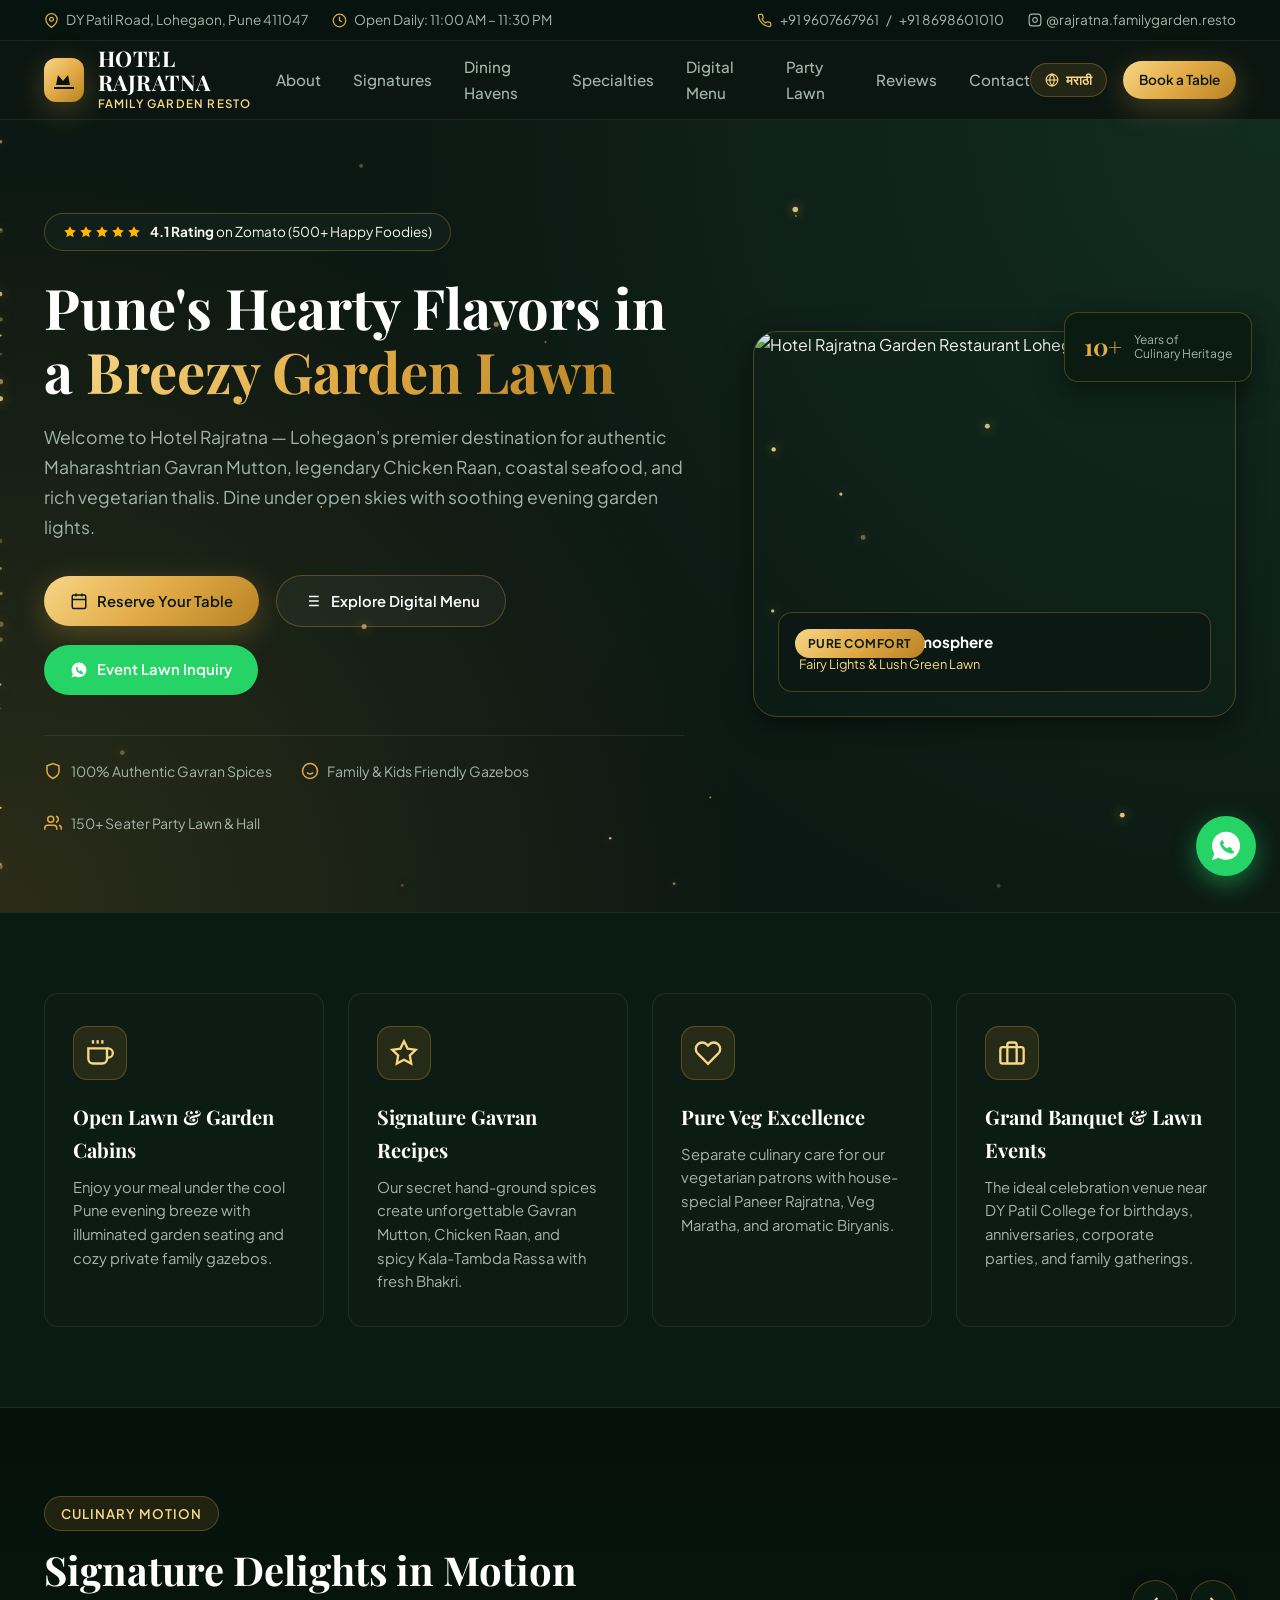
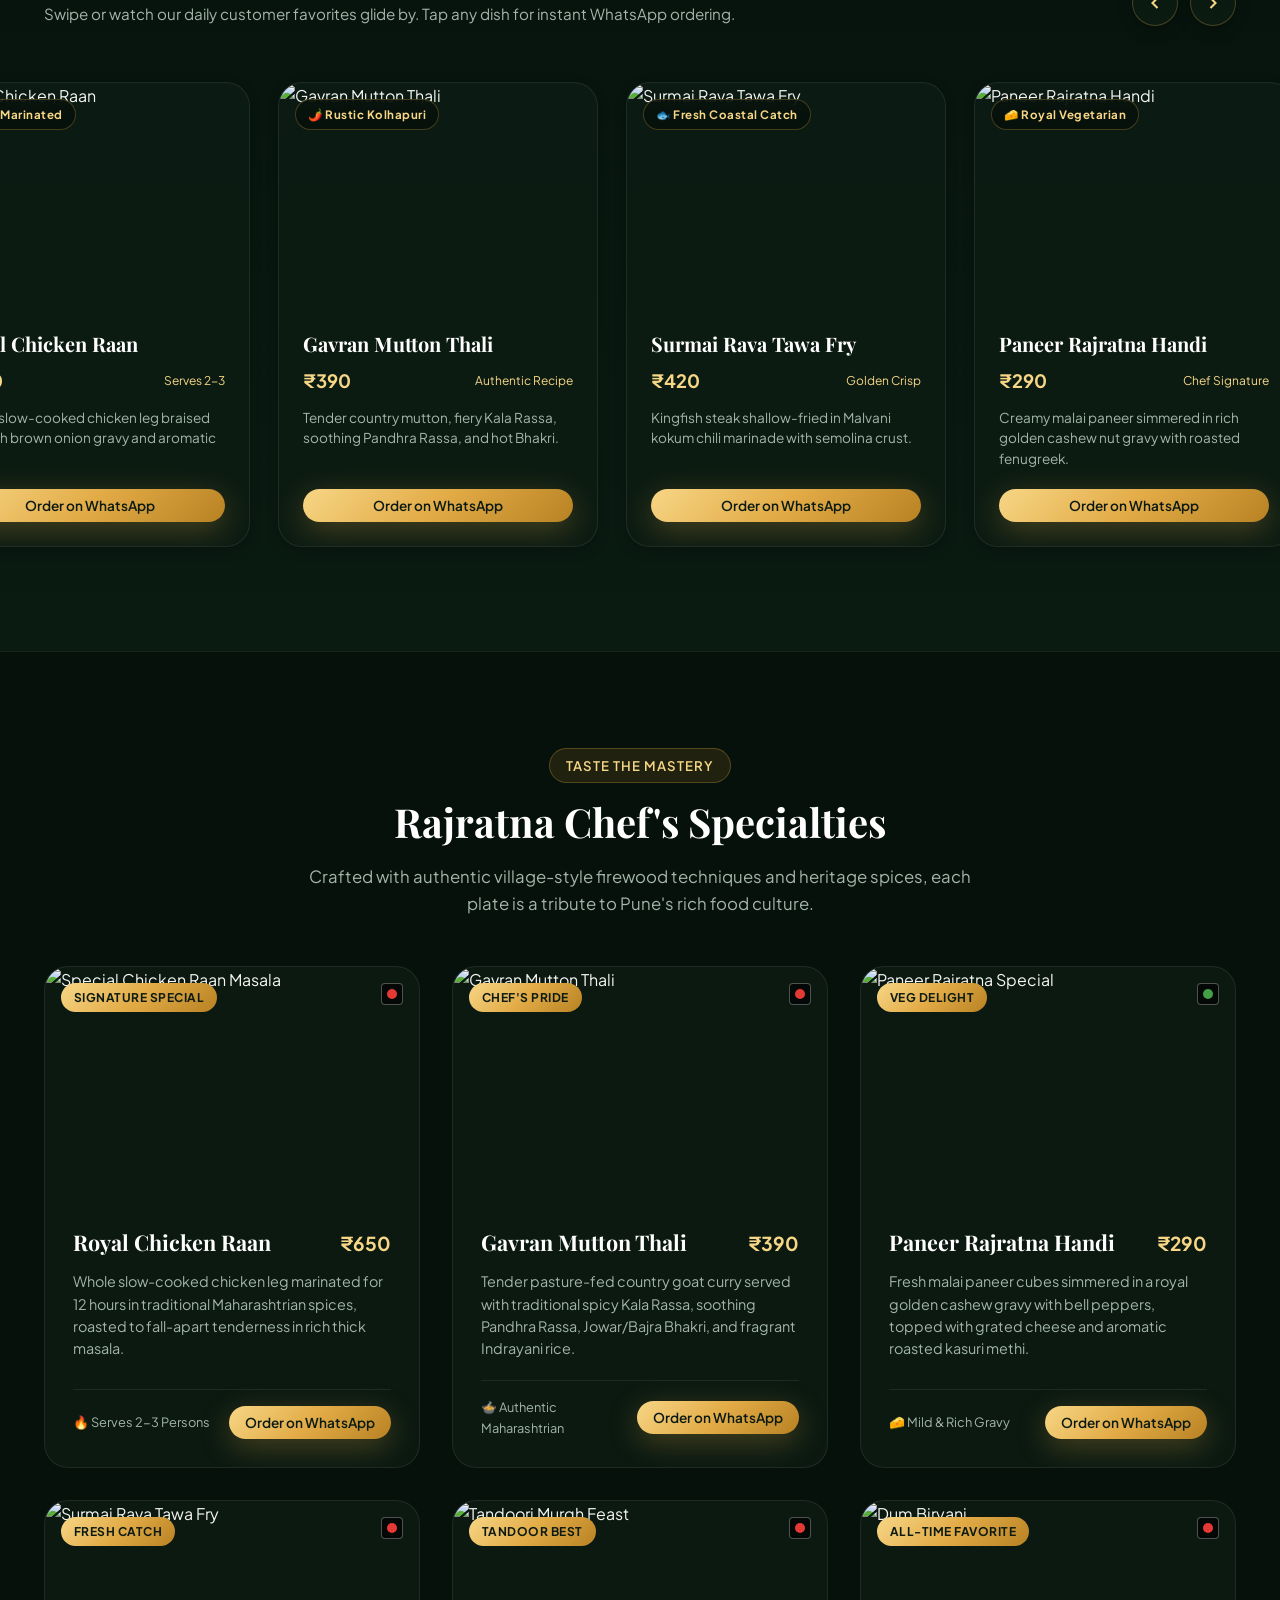
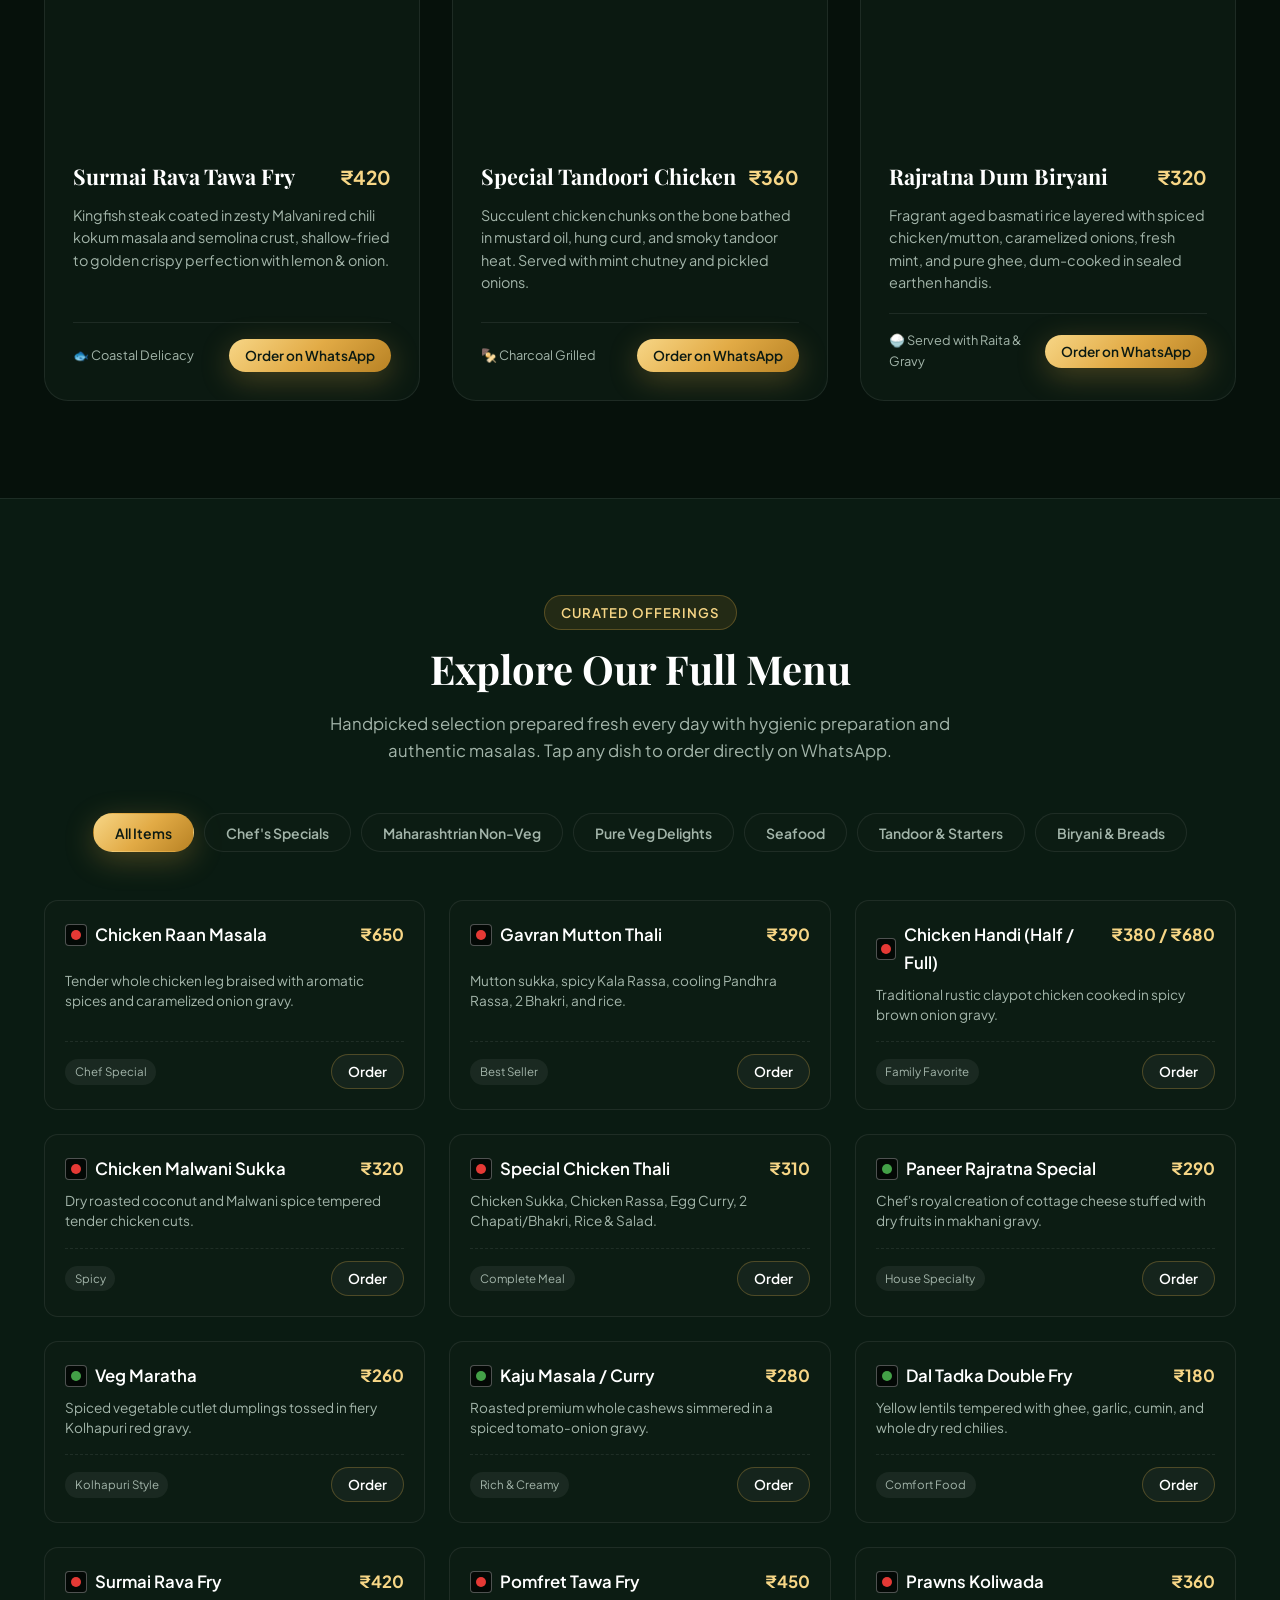
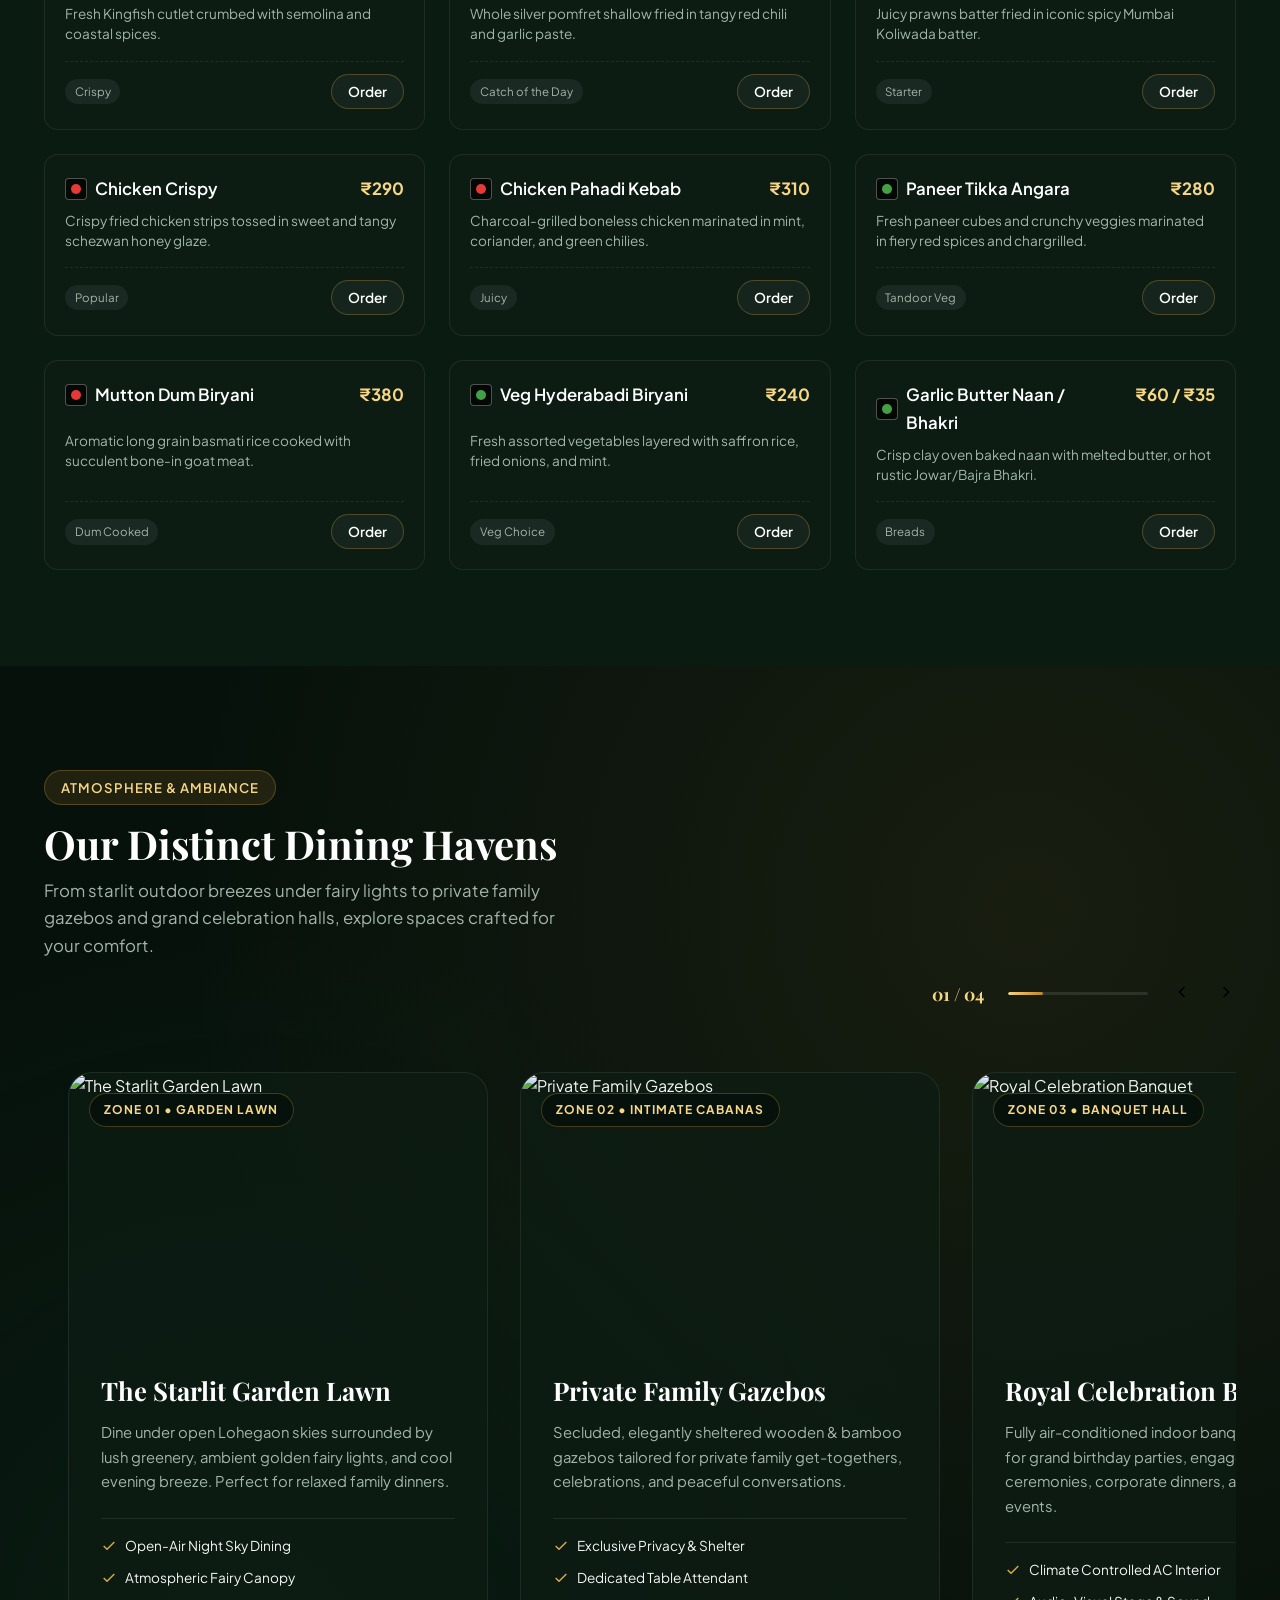
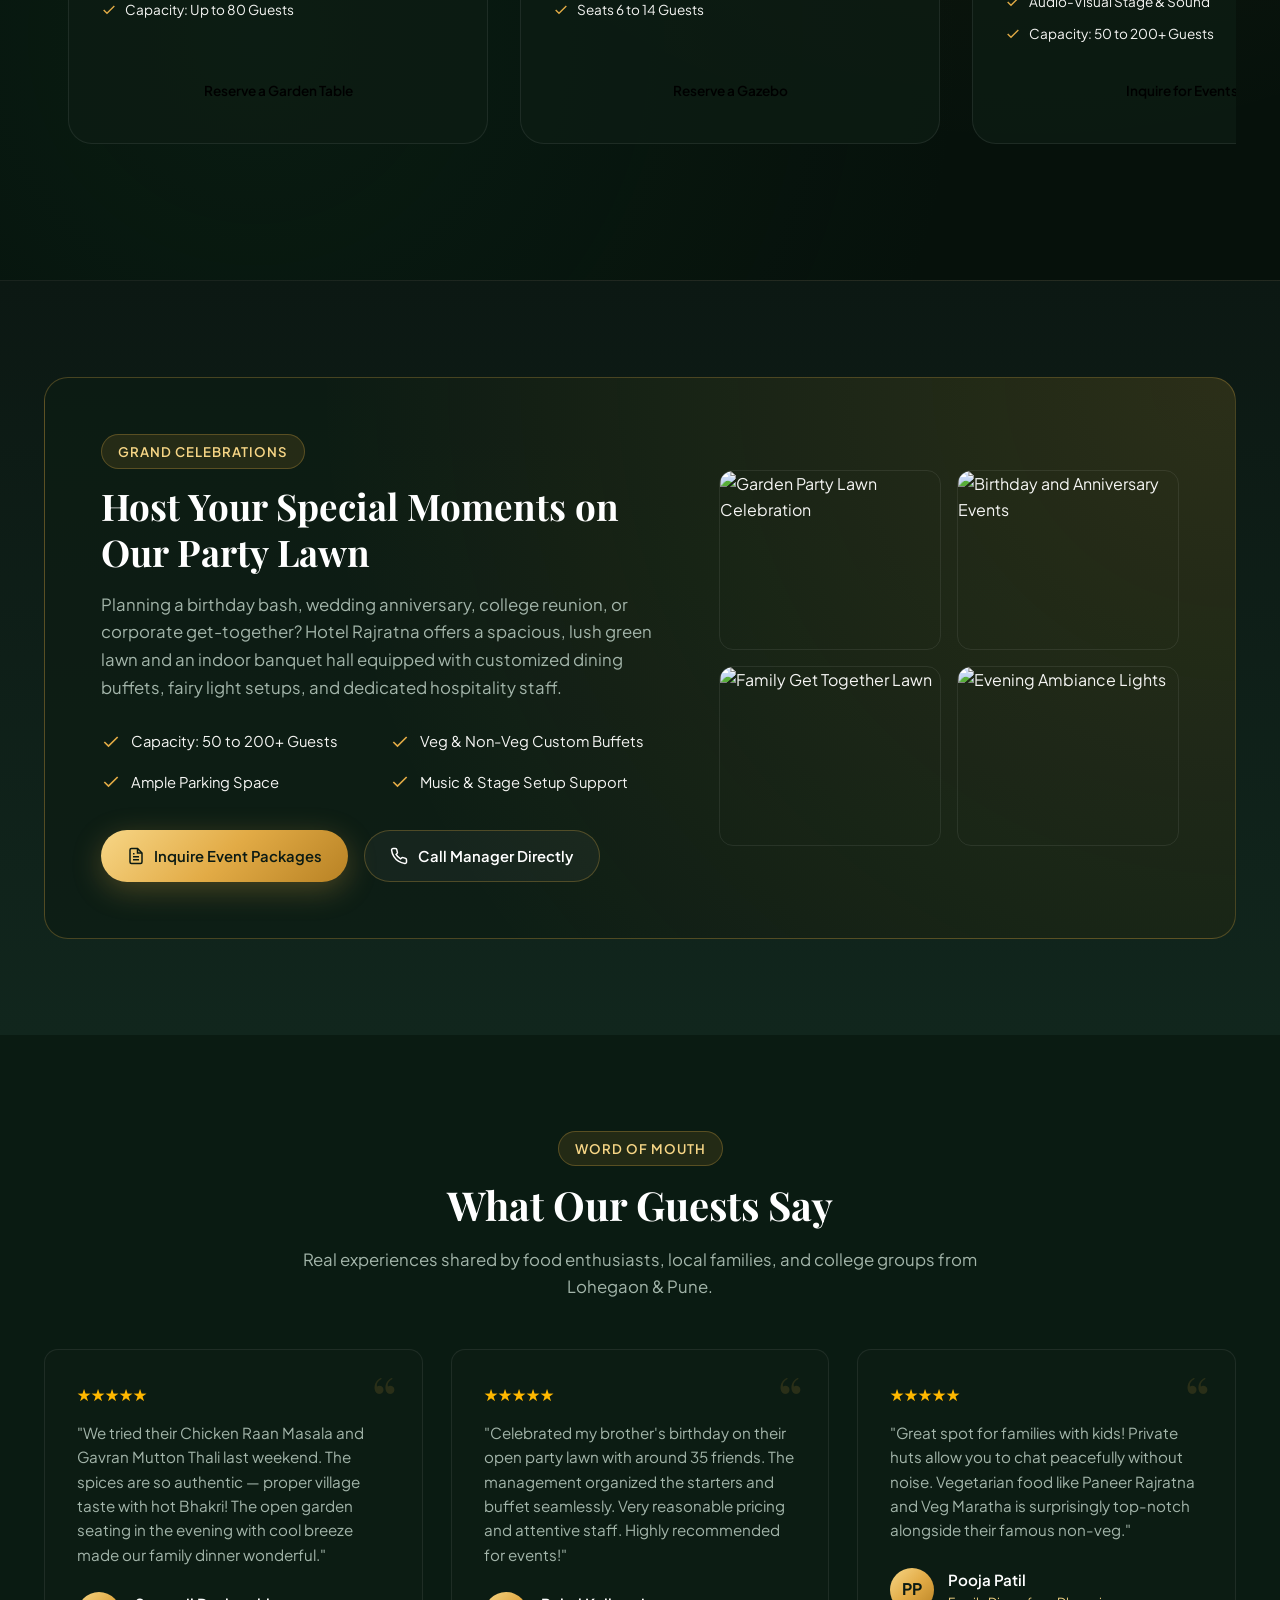
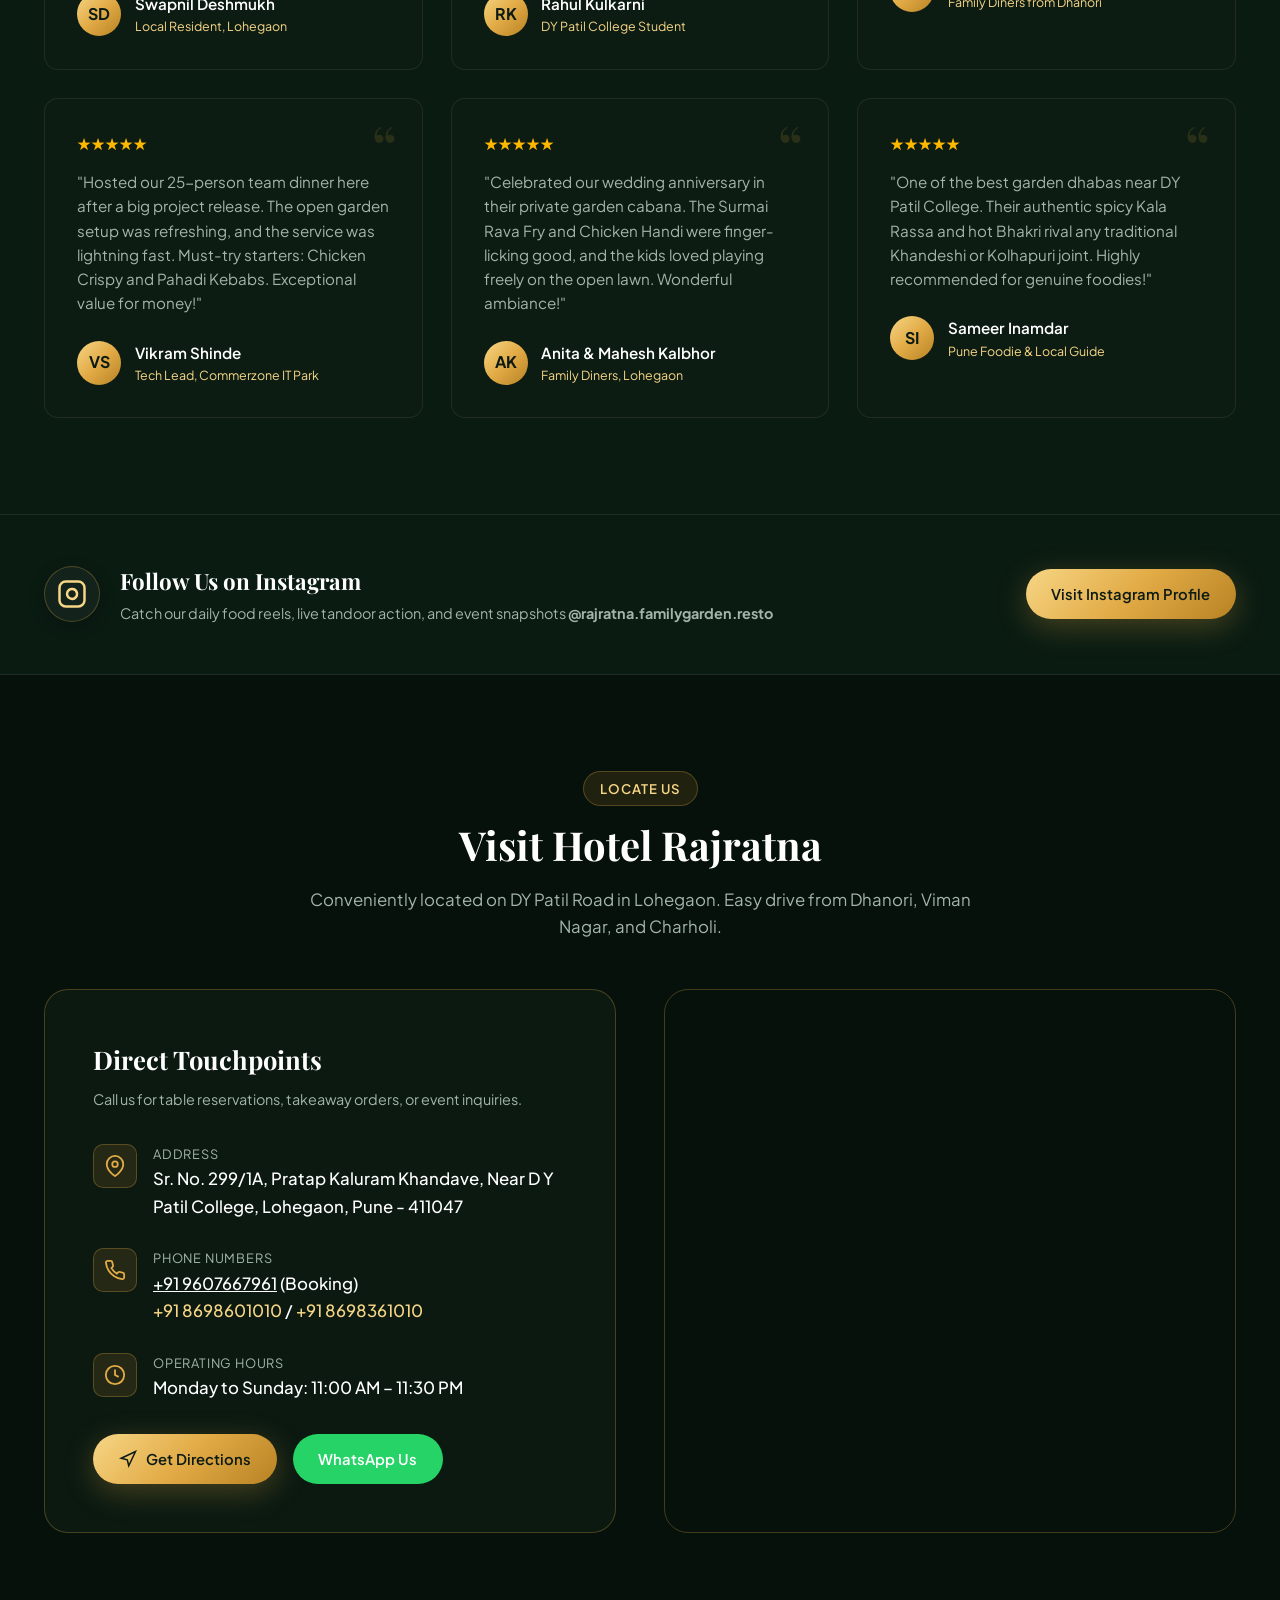
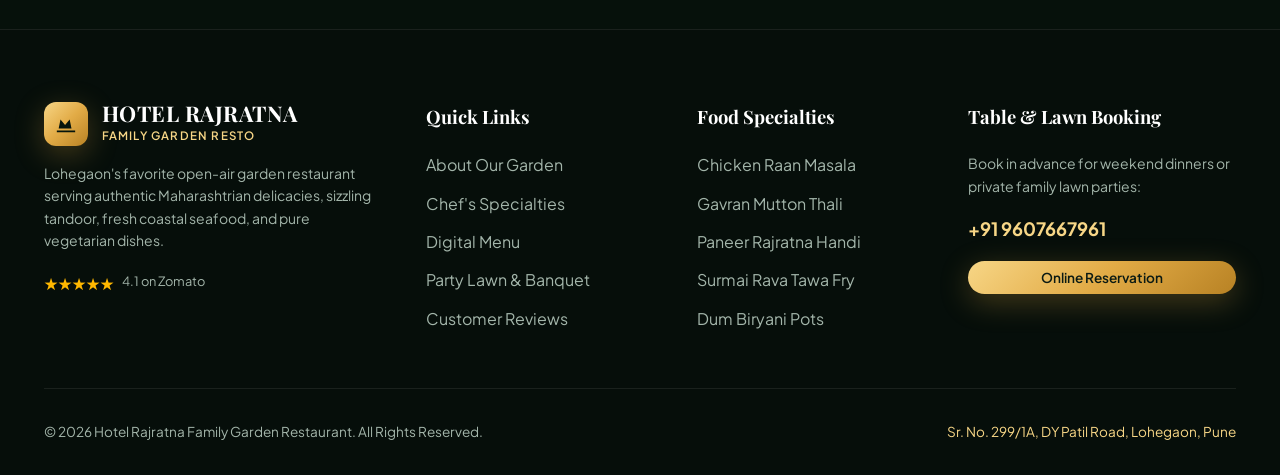
==== index.html @ 8f2f5df6 "feat: Hotel Rajratna Family Garden Restaurant showcase website" ====
<!DOCTYPE html>
<html lang="en">
<head>
  <meta charset="UTF-8">
  <meta name="viewport" content="width=device-width, initial-scale=1.0">
  <title>Hotel Rajratna Family Garden Restaurant | Lohegaon, Pune</title>
  <meta name="description" content="Experience authentic Maharashtrian Gavran Mutton, Chicken Raan, Fresh Seafood, and rich Pure Veg delicacies in a tranquil open-air garden ambiance near D.Y. Patil College, Lohegaon, Pune.">
  <meta name="keywords" content="Hotel Rajratna, Rajratna Family Garden Restaurant, garden restaurant Lohegaon, party lawn Lohegaon Pune, DY Patil Lohegaon restaurants, chicken raan pune, gavran mutton thali">

  <!-- Open Graph -->
  <meta property="og:title" content="Hotel Rajratna Family Garden Restaurant | Lohegaon, Pune">
  <meta property="og:description" content="Authentic Maharashtrian flavours, open-air garden dining, family gazebos, and celebration banquet lawn near D.Y. Patil College.">
  <meta property="og:image" content="https://images.unsplash.com/photo-1517248135467-4c7edcad34c4?auto=format&fit=crop&w=1200&q=80">
  <meta property="og:type" content="restaurant">

  <!-- Google Fonts -->
  <link rel="preconnect" href="https://fonts.googleapis.com">
  <link rel="preconnect" href="https://fonts.gstatic.com" crossorigin>
  <link href="https://fonts.googleapis.com/css2?family=Playfair+Display:ital,wght@0,600;0,700;0,800;1,600&family=Plus+Jakarta+Sans:wght@400;500;600;700&display=swap" rel="stylesheet">

  <!-- Stylesheet & Favicon -->
  <link rel="stylesheet" href="css/styles.css">
  <link rel="icon" href="data:image/svg+xml,<svg xmlns='http://www.w3.org/2000/svg' viewBox='0 0 24 24' fill='%23d99f36'><path d='M2 19h20v2H2v-2zm2-2l2-10 5 6 5-6 2 10H4z'/></svg>">

  <!-- Local Business Schema -->
  <script type="application/ld+json">
  {
    "@context": "https://schema.org",
    "@type": "Restaurant",
    "name": "Hotel Rajratna Family Garden Restaurant",
    "image": "https://images.unsplash.com/photo-1517248135467-4c7edcad34c4?auto=format&fit=crop&w=1200&q=80",
    "telephone": "+919607667961",
    "servesCuisine": ["Maharashtrian", "North Indian", "Mughlai", "Seafood", "Chinese"],
    "priceRange": "₹₹",
    "address": {
      "@type": "PostalAddress",
      "streetAddress": "Sr. No. 299/1A, DY Patil Road, Near D Y Patil College",
      "addressLocality": "Lohegaon, Pune",
      "addressRegion": "Maharashtra",
      "postalCode": "411047",
      "addressCountry": "IN"
    },
    "openingHoursSpecification": [
      {
        "@type": "OpeningHoursSpecification",
        "dayOfWeek": ["Monday", "Tuesday", "Wednesday", "Thursday", "Friday", "Saturday", "Sunday"],
        "opens": "11:00",
        "closes": "23:30"
      }
    ],
    "aggregateRating": {
      "@type": "AggregateRating",
      "ratingValue": "4.1",
      "reviewCount": "516"
    }
  }
  </script>
</head>
<body>

  <!-- Top Announcement Bar -->
  <div class="top-bar">
    <div class="container">
      <div class="top-bar-left">
        <div class="top-bar-item">
          <svg width="15" height="15" viewBox="0 0 24 24" fill="none" stroke="currentColor" stroke-width="2"><path d="M21 10c0 7-9 13-9 13s-9-6-9-13a9 9 0 0 1 18 0z"></path><circle cx="12" cy="10" r="3"></circle></svg>
          <span>DY Patil Road, Lohegaon, Pune 411047</span>
        </div>
        <div class="top-bar-item">
          <svg width="15" height="15" viewBox="0 0 24 24" fill="none" stroke="currentColor" stroke-width="2"><circle cx="12" cy="12" r="10"></circle><polyline points="12 6 12 12 16 14"></polyline></svg>
          <span>Open Daily: 11:00 AM – 11:30 PM</span>
        </div>
      </div>
      <div class="top-bar-right">
        <div class="top-bar-item">
          <svg width="15" height="15" viewBox="0 0 24 24" fill="none" stroke="currentColor" stroke-width="2"><path d="M22 16.92v3a2 2 0 0 1-2.18 2 19.79 19.79 0 0 1-8.63-3.07 19.5 19.5 0 0 1-6-6 19.79 19.79 0 0 1-3.07-8.67A2 2 0 0 1 4.11 2h3a2 2 0 0 1 2 1.72 12.84 12.84 0 0 0 .7 2.81 2 2 0 0 1-.45 2.11L8.09 9.91a16 16 0 0 0 6 6l1.27-1.27a2 2 0 0 1 2.11-.45 12.84 12.84 0 0 0 2.81.7A2 2 0 0 1 22 16.92z"></path></svg>
          <a href="tel:+919607667961" class="top-bar-link">+91 9607667961</a> / <a href="tel:+918698601010" class="top-bar-link">+91 8698601010</a>
        </div>
        <a href="https://www.instagram.com/rajratna.familygarden.resto" target="_blank" class="top-bar-link" style="display:flex; align-items:center; gap:4px;">
          <svg width="14" height="14" viewBox="0 0 24 24" fill="none" stroke="currentColor" stroke-width="2"><rect x="2" y="2" width="20" height="20" rx="5" ry="5"></rect><path d="M16 11.37A4 4 0 1 1 12.63 8 4 4 0 0 1 16 11.37z"></path><line x1="17.5" y1="6.5" x2="17.51" y2="6.5"></line></svg>
          <span>@rajratna.familygarden.resto</span>
        </a>
      </div>
    </div>
  </div>

  <!-- Navigation Header -->
  <header class="site-header" id="siteHeader">
    <div class="container nav-container">
      <a href="#" class="brand-logo">
        <div class="brand-icon">
          <!-- Crown / Royal Crest -->
          <svg width="24" height="24" viewBox="0 0 24 24" fill="currentColor"><path d="M2 19h20v2H2v-2zm2-2l2-10 5 6 5-6 2 10H4z"></path></svg>
        </div>
        <div class="brand-info">
          <span class="brand-name">HOTEL RAJRATNA</span>
          <span class="brand-tag" data-en="Family Garden Resto" data-mr="फॅमिली गार्डन रेस्टो">Family Garden Resto</span>
        </div>
      </a>

      <ul class="nav-menu" id="navMenu">
        <li><a href="#about" class="nav-link" data-en="About" data-mr="आमच्याबद्दल">About</a></li>
        <li><a href="#dishes-slide" class="nav-link" data-en="Signatures" data-mr="खास चव">Signatures</a></li>
        <li><a href="#havens" class="nav-link" data-en="Dining Havens" data-mr="आमचे वातावरण">Dining Havens</a></li>
        <li><a href="#specialties" class="nav-link" data-en="Specialties" data-mr="खास पदार्थ">Specialties</a></li>
        <li><a href="#menu" class="nav-link" data-en="Digital Menu" data-mr="डिजिटल मेनू">Digital Menu</a></li>
        <li><a href="#banquet" class="nav-link" data-en="Party Lawn" data-mr="पार्टी लॉन">Party Lawn</a></li>
        <li><a href="#reviews" class="nav-link" data-en="Reviews" data-mr="प्रतिक्रिया">Reviews</a></li>
        <li><a href="#contact" class="nav-link" data-en="Contact" data-mr="संपर्क">Contact</a></li>
      </ul>

      <div class="nav-actions">
        <button class="lang-switch-btn" id="langToggle" aria-label="Switch Language">
          <svg width="14" height="14" viewBox="0 0 24 24" fill="none" stroke="currentColor" stroke-width="2"><circle cx="12" cy="12" r="10"></circle><line x1="2" y1="12" x2="22" y2="12"></line><path d="M12 2a15.3 15.3 0 0 1 4 10 15.3 15.3 0 0 1-4 10 15.3 15.3 0 0 1-4-10 15.3 15.3 0 0 1 4-10z"></path></svg>
          <span class="lang-text">मराठी</span>
        </button>
        <a href="#reservation" class="btn btn-gold btn-sm open-reservation-modal" data-en="Book a Table" data-mr="टेबल बुक करा">Book a Table</a>
        <button class="mobile-toggle" id="mobileToggle" aria-label="Toggle Menu">
          <svg width="28" height="28" viewBox="0 0 24 24" fill="none" stroke="currentColor" stroke-width="2"><line x1="3" y1="12" x2="21" y2="12"></line><line x1="3" y1="6" x2="21" y2="6"></line><line x1="3" y1="18" x2="21" y2="18"></line></svg>
        </button>
      </div>
    </div>
  </header>

  <!-- Hero Section -->
  <section class="hero-section">
    <canvas id="fireflyCanvas"></canvas>
    <div class="hero-backdrop"></div>
    <div class="container hero-grid">
      <div class="hero-content">
        <div class="hero-rating-badge">
          <div class="star-group">
            <svg width="14" height="14" fill="currentColor" viewBox="0 0 24 24"><polygon points="12 2 15.09 8.26 22 9.27 17 14.14 18.18 21.02 12 17.77 5.82 21.02 7 14.14 2 9.27 8.91 8.26 12 2"></polygon></svg>
            <svg width="14" height="14" fill="currentColor" viewBox="0 0 24 24"><polygon points="12 2 15.09 8.26 22 9.27 17 14.14 18.18 21.02 12 17.77 5.82 21.02 7 14.14 2 9.27 8.91 8.26 12 2"></polygon></svg>
            <svg width="14" height="14" fill="currentColor" viewBox="0 0 24 24"><polygon points="12 2 15.09 8.26 22 9.27 17 14.14 18.18 21.02 12 17.77 5.82 21.02 7 14.14 2 9.27 8.91 8.26 12 2"></polygon></svg>
            <svg width="14" height="14" fill="currentColor" viewBox="0 0 24 24"><polygon points="12 2 15.09 8.26 22 9.27 17 14.14 18.18 21.02 12 17.77 5.82 21.02 7 14.14 2 9.27 8.91 8.26 12 2"></polygon></svg>
            <svg width="14" height="14" fill="currentColor" viewBox="0 0 24 24"><polygon points="12 2 15.09 8.26 22 9.27 17 14.14 18.18 21.02 12 17.77 5.82 21.02 7 14.14 2 9.27 8.91 8.26 12 2"></polygon></svg>
          </div>
          <span><strong>4.1 Rating</strong> on Zomato (500+ Happy Foodies)</span>
        </div>

        <h1 class="hero-title" data-en="Pune's Hearty Flavors in a <span>Breezy Garden Lawn</span>" data-mr="लोहगावमधील अस्सल गावरान चव आणि <span>हवेशीर गार्डन डायनिंग</span>">
          Pune's Hearty Flavors in a <span>Breezy Garden Lawn</span>
        </h1>

        <p class="hero-description" data-en="Welcome to Hotel Rajratna — Lohegaon's premier destination for authentic Maharashtrian Gavran Mutton, legendary Chicken Raan, coastal seafood, and rich vegetarian thalis. Dine under open skies with soothing evening garden lights." data-mr="हॉटेल राजरत्नमध्ये आपले स्वागत आहे — अस्सल गावरान मटण, प्रसिद्ध चिकन रान, ताज्या माशांचे प्रकार आणि खमंग व्हेज थाळीसाठी लोहगावमधील अग्रगण्य ठिकाण. रात्रीच्या मंद दिव्यांमध्ये आणि मोकळ्या आकाशाखाली जेवणाचा आनंद घ्या.">
          Welcome to Hotel Rajratna — Lohegaon's premier destination for authentic Maharashtrian Gavran Mutton, legendary Chicken Raan, coastal seafood, and rich vegetarian thalis. Dine under open skies with soothing evening garden lights.
        </p>

        <div class="hero-btn-group">
          <a href="#reservation" class="btn btn-gold open-reservation-modal" data-en="Reserve Your Table" data-mr="टेबल बुक करा">
            <svg width="18" height="18" viewBox="0 0 24 24" fill="none" stroke="currentColor" stroke-width="2"><rect x="3" y="4" width="18" height="18" rx="2" ry="2"></rect><line x1="16" y1="2" x2="16" y2="6"></line><line x1="8" y1="2" x2="8" y2="6"></line><line x1="3" y1="10" x2="21" y2="10"></line></svg>
            Reserve Your Table
          </a>
          <a href="#menu" class="btn btn-outline" data-en="Explore Digital Menu" data-mr="डिजिटल मेनू पहा">
            <svg width="18" height="18" viewBox="0 0 24 24" fill="none" stroke="currentColor" stroke-width="2"><line x1="8" y1="6" x2="21" y2="6"></line><line x1="8" y1="12" x2="21" y2="12"></line><line x1="8" y1="18" x2="21" y2="18"></line><line x1="3" y1="6" x2="3.01" y2="6"></line><line x1="3" y1="12" x2="3.01" y2="12"></line><line x1="3" y1="18" x2="3.01" y2="18"></line></svg>
            Explore Digital Menu
          </a>
          <a href="#banquet" class="btn btn-whatsapp open-banquet-modal" data-en="Event Lawn Inquiry" data-mr="पार्टी लॉन चौकशी">
            <svg width="18" height="18" viewBox="0 0 24 24" fill="currentColor"><path d="M12.04 2C6.58 2 2.13 6.45 2.13 11.91c0 1.97.58 3.89 1.68 5.53L2 22l4.73-1.74c1.58.97 3.4 1.48 5.31 1.48 5.46 0 9.91-4.45 9.91-9.91C21.95 6.45 17.5 2 12.04 2zm5.82 14.07c-.24.68-1.21 1.25-1.7 1.29-.45.04-.99.06-3.19-.83-2.45-.99-4.04-3.52-4.16-3.68-.12-.17-1-1.33-1-2.54s.64-1.8 1.02-2.19c.12-.13.26-.16.37-.16s.22 0 .32.01c.11.01.26-.04.4.3.16.38.54 1.33.59 1.43.05.1.08.22.01.35-.07.13-.1.21-.2.33-.1.12-.21.27-.3.36-.1.1-.21.21-.09.42.12.21.54.89 1.15 1.44.79.7 1.46.92 1.67 1.02.21.1.33.09.45-.05.12-.14.52-.6.66-.81.14-.21.28-.17.47-.1.19.07 1.22.58 1.43.68.21.1.35.15.4.24.05.09.05.53-.19 1.21z"></path></svg>
            Event Lawn Inquiry
          </a>
        </div>

        <div class="hero-perks">
          <div class="perk-item">
            <svg width="18" height="18" viewBox="0 0 24 24" fill="none" stroke="currentColor" stroke-width="2"><path d="M12 22s8-4 8-10V5l-8-3-8 3v7c0 6 8 10 8 10z"></path></svg>
            <span>100% Authentic Gavran Spices</span>
          </div>
          <div class="perk-item">
            <svg width="18" height="18" viewBox="0 0 24 24" fill="none" stroke="currentColor" stroke-width="2"><circle cx="12" cy="12" r="10"></circle><path d="M8 14s1.5 2 4 2 4-2 4-2"></path><line x1="9" y1="9" x2="9.01" y2="9"></line><line x1="15" y1="9" x2="15.01" y2="9"></line></svg>
            <span>Family & Kids Friendly Gazebos</span>
          </div>
          <div class="perk-item">
            <svg width="18" height="18" viewBox="0 0 24 24" fill="none" stroke="currentColor" stroke-width="2"><path d="M17 21v-2a4 4 0 0 0-4-4H5a4 4 0 0 0-4 4v2"></path><circle cx="9" cy="7" r="4"></circle><path d="M23 21v-2a4 4 0 0 0-3-3.87"></path><path d="M16 3.13a4 4 0 0 1 0 7.75"></path></svg>
            <span>150+ Seater Party Lawn & Hall</span>
          </div>
        </div>
      </div>

      <div class="hero-visual">
        <div class="visual-card-main">
          <img src="https://images.unsplash.com/photo-1517248135467-4c7edcad34c4?auto=format&fit=crop&w=900&q=80" alt="Hotel Rajratna Garden Restaurant Lohegaon">
          <div class="visual-badge-overlay">
            <div>
              <div class="badge-text-title">Open Garden Atmosphere</div>
              <div class="badge-text-sub">Fairy Lights & Lush Green Lawn</div>
            </div>
            <span class="dish-badge">Pure Comfort</span>
          </div>
        </div>

        <div class="float-stat-badge">
          <div class="float-stat-number">10+</div>
          <div class="float-stat-label">Years of<br>Culinary Heritage</div>
        </div>
      </div>
    </div>
  </section>

  <!-- Features Strip -->
  <section class="features-section reveal" id="about">
    <div class="container">
      <div class="features-grid">
        <div class="feature-card">
          <div class="feature-icon-box">
            <svg width="28" height="28" viewBox="0 0 24 24" fill="none" stroke="currentColor" stroke-width="2"><path d="M18 8h1a4 4 0 0 1 0 8h-1"></path><path d="M2 8h16v9a4 4 0 0 1-4 4H6a4 4 0 0 1-4-4V8z"></path><line x1="6" y1="1" x2="6" y2="4"></line><line x1="10" y1="1" x2="10" y2="4"></line><line x1="14" y1="1" x2="14" y2="4"></line></svg>
          </div>
          <h3 class="feature-title">Open Lawn & Garden Cabins</h3>
          <p class="feature-desc">Enjoy your meal under the cool Pune evening breeze with illuminated garden seating and cozy private family gazebos.</p>
        </div>

        <div class="feature-card">
          <div class="feature-icon-box">
            <svg width="28" height="28" viewBox="0 0 24 24" fill="none" stroke="currentColor" stroke-width="2"><path d="M12 2l3.09 6.26L22 9.27l-5 4.87 1.18 6.88L12 17.77l-6.18 3.25L7 14.14 2 9.27l6.91-1.01L12 2z"></path></svg>
          </div>
          <h3 class="feature-title">Signature Gavran Recipes</h3>
          <p class="feature-desc">Our secret hand-ground spices create unforgettable Gavran Mutton, Chicken Raan, and spicy Kala-Tambda Rassa with fresh Bhakri.</p>
        </div>

        <div class="feature-card">
          <div class="feature-icon-box">
            <svg width="28" height="28" viewBox="0 0 24 24" fill="none" stroke="currentColor" stroke-width="2"><path d="M20.84 4.61a5.5 5.5 0 0 0-7.78 0L12 5.67l-1.06-1.06a5.5 5.5 0 0 0-7.78 7.78l1.06 1.06L12 21.23l7.78-7.78 1.06-1.06a5.5 5.5 0 0 0 0-7.78z"></path></svg>
          </div>
          <h3 class="feature-title">Pure Veg Excellence</h3>
          <p class="feature-desc">Separate culinary care for our vegetarian patrons with house-special Paneer Rajratna, Veg Maratha, and aromatic Biryanis.</p>
        </div>

        <div class="feature-card">
          <div class="feature-icon-box">
            <svg width="28" height="28" viewBox="0 0 24 24" fill="none" stroke="currentColor" stroke-width="2"><rect x="2" y="7" width="20" height="14" rx="2" ry="2"></rect><path d="M16 21V5a2 2 0 0 0-2-2h-4a2 2 0 0 0-2 2v16"></path></svg>
          </div>
          <h3 class="feature-title">Grand Banquet & Lawn Events</h3>
          <p class="feature-desc">The ideal celebration venue near DY Patil College for birthdays, anniversaries, corporate parties, and family gatherings.</p>
        </div>
      </div>
    </div>
  </section>

  <!-- Sliding Signature Dishes in Motion (Qissa Inspired) -->
  <section class="dishes-slide-section reveal" id="dishes-slide">
    <div class="container">
      <div class="dishes-slide-header">
        <div>
          <span class="section-tag" data-en="Culinary Motion" data-mr="स्वादांचा प्रवास">Culinary Motion</span>
          <h2 class="section-title" style="margin-bottom: 0.4rem;" data-en="Signature Delights in Motion" data-mr="राजरत्नचे प्रसिद्ध पदार्थ">Signature Delights in Motion</h2>
          <p style="color: var(--text-muted); font-size: 0.95rem; margin-bottom: 0;" data-en="Swipe or watch our daily customer favorites glide by. Tap any dish for instant WhatsApp ordering." data-mr="आमचे सर्वाधिक पसंतीचे खास पदार्थ. थेट व्हॉट्सॲपवर ऑर्डर करण्यासाठी कोणत्याही पदार्थावर टॅप करा.">Swipe or watch our daily customer favorites glide by. Tap any dish for instant WhatsApp ordering.</p>
        </div>
        <div class="slider-controls">
          <button class="slider-btn" id="dishPrevBtn" aria-label="Previous Dishes">
            <svg width="20" height="20" viewBox="0 0 24 24" fill="none" stroke="currentColor" stroke-width="2.5"><polyline points="15 18 9 12 15 6"></polyline></svg>
          </button>
          <button class="slider-btn" id="dishNextBtn" aria-label="Next Dishes">
            <svg width="20" height="20" viewBox="0 0 24 24" fill="none" stroke="currentColor" stroke-width="2.5"><polyline points="9 18 15 12 9 6"></polyline></svg>
          </button>
        </div>
      </div>
    </div>

    <div class="dishes-track-container" id="dishesTrackContainer">
      <div class="dishes-track">
        <!-- Dish 1 -->
        <div class="sliding-dish-card">
          <div class="sliding-dish-img-wrap">
            <img src="https://images.unsplash.com/photo-1544025162-d76694265947?auto=format&fit=crop&w=600&q=80" alt="Royal Chicken Raan">
            <span class="sliding-dish-badge">🔥 12h Marinated</span>
          </div>
          <div class="sliding-dish-body">
            <div>
              <h3 class="sliding-dish-title" data-en="Royal Chicken Raan" data-mr="रॉयल चिकन रान">Royal Chicken Raan</h3>
              <div class="sliding-dish-meta">
                <span class="sliding-dish-price">₹650</span>
                <span style="font-size: 0.75rem; color: var(--gold-light);">Serves 2-3</span>
              </div>
              <p class="sliding-dish-desc" data-en="Whole slow-cooked chicken leg braised with rich brown onion gravy and aromatic spices." data-mr="मंद आचेवर शिजवलेले चिकन रान, जाड मसालेदार ग्रेव्हीसह.">Whole slow-cooked chicken leg braised with rich brown onion gravy and aromatic spices.</p>
            </div>
            <button class="btn btn-gold btn-sm order-dish-btn" data-dish="Royal Chicken Raan" data-price="₹650">Order on WhatsApp</button>
          </div>
        </div>

        <!-- Dish 2 -->
        <div class="sliding-dish-card">
          <div class="sliding-dish-img-wrap">
            <img src="https://images.unsplash.com/photo-1603894584373-5ac82b2ae398?auto=format&fit=crop&w=600&q=80" alt="Gavran Mutton Thali">
            <span class="sliding-dish-badge">🌶️ Rustic Kolhapuri</span>
          </div>
          <div class="sliding-dish-body">
            <div>
              <h3 class="sliding-dish-title" data-en="Gavran Mutton Thali" data-mr="गावरान मटण थाळी">Gavran Mutton Thali</h3>
              <div class="sliding-dish-meta">
                <span class="sliding-dish-price">₹390</span>
                <span style="font-size: 0.75rem; color: var(--gold-light);">Authentic Recipe</span>
              </div>
              <p class="sliding-dish-desc" data-en="Tender country mutton, fiery Kala Rassa, soothing Pandhra Rassa, and hot Bhakri." data-mr="अस्सल गावरान मटण सुक्का, काळा-पांढरा रस्सा आणि बाजरी भाकरी.">Tender country mutton, fiery Kala Rassa, soothing Pandhra Rassa, and hot Bhakri.</p>
            </div>
            <button class="btn btn-gold btn-sm order-dish-btn" data-dish="Gavran Mutton Thali" data-price="₹390">Order on WhatsApp</button>
          </div>
        </div>

        <!-- Dish 3 -->
        <div class="sliding-dish-card">
          <div class="sliding-dish-img-wrap">
            <img src="https://images.unsplash.com/photo-1519708227418-c8fd9a32b7a2?auto=format&fit=crop&w=600&q=80" alt="Surmai Rava Tawa Fry">
            <span class="sliding-dish-badge">🐟 Fresh Coastal Catch</span>
          </div>
          <div class="sliding-dish-body">
            <div>
              <h3 class="sliding-dish-title" data-en="Surmai Rava Tawa Fry" data-mr="सुरमई रवा तवा फ्राय">Surmai Rava Tawa Fry</h3>
              <div class="sliding-dish-meta">
                <span class="sliding-dish-price">₹420</span>
                <span style="font-size: 0.75rem; color: var(--gold-light);">Golden Crisp</span>
              </div>
              <p class="sliding-dish-desc" data-en="Kingfish steak shallow-fried in Malvani kokum chili marinade with semolina crust." data-mr="मालवणी मसाल्यात रवा कोट करून कुरकुरीत तळलेली सुरमई.">Kingfish steak shallow-fried in Malvani kokum chili marinade with semolina crust.</p>
            </div>
            <button class="btn btn-gold btn-sm order-dish-btn" data-dish="Surmai Rava Tawa Fry" data-price="₹420">Order on WhatsApp</button>
          </div>
        </div>

        <!-- Dish 4 -->
        <div class="sliding-dish-card">
          <div class="sliding-dish-img-wrap">
            <img src="https://images.unsplash.com/photo-1631452180519-c014fe946bc7?auto=format&fit=crop&w=600&q=80" alt="Paneer Rajratna Handi">
            <span class="sliding-dish-badge">🧀 Royal Vegetarian</span>
          </div>
          <div class="sliding-dish-body">
            <div>
              <h3 class="sliding-dish-title" data-en="Paneer Rajratna Handi" data-mr="पनीर राजरत्न हांडी">Paneer Rajratna Handi</h3>
              <div class="sliding-dish-meta">
                <span class="sliding-dish-price">₹290</span>
                <span style="font-size: 0.75rem; color: var(--gold-light);">Chef Signature</span>
              </div>
              <p class="sliding-dish-desc" data-en="Creamy malai paneer simmered in rich golden cashew nut gravy with roasted fenugreek." data-mr="शाही काजू ग्रेव्हीमध्ये मलाई पनीर आणि भाजलेली कसुरी मेथी.">Creamy malai paneer simmered in rich golden cashew nut gravy with roasted fenugreek.</p>
            </div>
            <button class="btn btn-gold btn-sm order-dish-btn" data-dish="Paneer Rajratna Handi" data-price="₹290">Order on WhatsApp</button>
          </div>
        </div>

        <!-- Dish 5 -->
        <div class="sliding-dish-card">
          <div class="sliding-dish-img-wrap">
            <img src="https://images.unsplash.com/photo-1599488615731-7e5c2823ff28?auto=format&fit=crop&w=600&q=80" alt="Special Tandoori Chicken">
            <span class="sliding-dish-badge">🍢 Charcoal Fire</span>
          </div>
          <div class="sliding-dish-body">
            <div>
              <h3 class="sliding-dish-title" data-en="Special Tandoori Chicken" data-mr="स्पेशल तंदुरी चिकन">Special Tandoori Chicken</h3>
              <div class="sliding-dish-meta">
                <span class="sliding-dish-price">₹360</span>
                <span style="font-size: 0.75rem; color: var(--gold-light);">Clay Oven Grilled</span>
              </div>
              <p class="sliding-dish-desc" data-en="Smoky charcoal-roasted chicken bathed in mustard oil, hung curd, and Punjabi spices." data-mr="तंदूरच्या धुरकट भट्टीत भाजलेले रसरशीत चिकन.">Smoky charcoal-roasted chicken bathed in mustard oil, hung curd, and Punjabi spices.</p>
            </div>
            <button class="btn btn-gold btn-sm order-dish-btn" data-dish="Special Tandoori Chicken" data-price="₹360">Order on WhatsApp</button>
          </div>
        </div>

        <!-- Dish 6 -->
        <div class="sliding-dish-card">
          <div class="sliding-dish-img-wrap">
            <img src="https://images.unsplash.com/photo-1589302168068-964664d93dc0?auto=format&fit=crop&w=600&q=80" alt="Rajratna Dum Biryani">
            <span class="sliding-dish-badge">🍚 Earthen Claypot</span>
          </div>
          <div class="sliding-dish-body">
            <div>
              <h3 class="sliding-dish-title" data-en="Rajratna Dum Biryani" data-mr="राजरत्न दम बिर्याणी">Rajratna Dum Biryani</h3>
              <div class="sliding-dish-meta">
                <span class="sliding-dish-price">₹320</span>
                <span style="font-size: 0.75rem; color: var(--gold-light);">Pure Ghee Dum</span>
              </div>
              <p class="sliding-dish-desc" data-en="Aromatic aged basmati rice dum-cooked with caramelized onions, saffron, and fresh mint." data-mr="दम पद्धतीने शिजवलेली सुगंधी बिर्याणी, रायत्यासह.">Aromatic aged basmati rice dum-cooked with caramelized onions, saffron, and fresh mint.</p>
            </div>
            <button class="btn btn-gold btn-sm order-dish-btn" data-dish="Rajratna Dum Biryani" data-price="₹320">Order on WhatsApp</button>
          </div>
        </div>
      </div>
    </div>
  </section>

  <!-- Signature Specialties Showcase -->
  <section class="specialties-section reveal" id="specialties">
    <div class="container">
      <div class="text-center">
        <span class="section-tag" data-en="Taste The Mastery" data-mr="अस्सल चव">Taste The Mastery</span>
        <h2 class="section-title" data-en="Rajratna Chef's Specialties" data-mr="राजरत्न शेफचे खास पदार्थ">Rajratna Chef's Specialties</h2>
        <p class="section-subtitle" data-en="Crafted with authentic village-style firewood techniques and heritage spices, each plate is a tribute to Pune's rich food culture." data-mr="पारंपारिक गावरान मसाले आणि खास रेसिपीने बनवलेला प्रत्येक पदार्थ तुमच्या जिभेवर रेंगाळेल.">Crafted with authentic village-style firewood techniques and heritage spices, each plate is a tribute to Pune's rich food culture.</p>
      </div>

      <div class="specialties-grid">
        <!-- Dish 1 -->
        <div class="specialty-card">
          <div class="specialty-img-wrap">
            <img src="https://images.unsplash.com/photo-1544025162-d76694265947?auto=format&fit=crop&w=700&q=80" alt="Special Chicken Raan Masala">
            <span class="dish-badge">Signature Special</span>
            <div class="dish-diet-indicator"><span class="diet-dot non-veg"></span></div>
          </div>
          <div class="specialty-body">
            <div class="specialty-header">
              <h3 class="specialty-name" data-en="Royal Chicken Raan" data-mr="रॉयल चिकन रान">Royal Chicken Raan</h3>
              <span class="specialty-price">₹650</span>
            </div>
            <p class="specialty-desc" data-en="Whole slow-cooked chicken leg marinated for 12 hours in traditional Maharashtrian spices, roasted to fall-apart tenderness in rich thick masala." data-mr="१२ तास अस्सल मसाल्यात मॅरिनेट केलेले आणि मंद आचेवर शिजवलेले संपूर्ण चिकन रान लेग पीस.">Whole slow-cooked chicken leg marinated for 12 hours in traditional Maharashtrian spices, roasted to fall-apart tenderness in rich thick masala.</p>
            <div class="specialty-footer">
              <span class="prep-time">🔥 Serves 2-3 Persons</span>
              <button class="btn btn-gold btn-sm order-dish-btn" data-dish="Royal Chicken Raan" data-price="₹650" data-en="Order on WhatsApp" data-mr="व्हॉट्सॲपवर ऑर्डर करा">Order on WhatsApp</button>
            </div>
          </div>
        </div>

        <!-- Dish 2 -->
        <div class="specialty-card">
          <div class="specialty-img-wrap">
            <img src="https://images.unsplash.com/photo-1603894584373-5ac82b2ae398?auto=format&fit=crop&w=700&q=80" alt="Gavran Mutton Thali">
            <span class="dish-badge">Chef's Pride</span>
            <div class="dish-diet-indicator"><span class="diet-dot non-veg"></span></div>
          </div>
          <div class="specialty-body">
            <div class="specialty-header">
              <h3 class="specialty-name" data-en="Gavran Mutton Thali" data-mr="गावरान मटण थाळी">Gavran Mutton Thali</h3>
              <span class="specialty-price">₹390</span>
            </div>
            <p class="specialty-desc" data-en="Tender pasture-fed country goat curry served with traditional spicy Kala Rassa, soothing Pandhra Rassa, Jowar/Bajra Bhakri, and fragrant Indrayani rice." data-mr="गावरान मटण सुक्का, झणझणीत काळा रस्सा, तांबडा-पांढरा रस्सा, गरमागरम बाजरी/ज्वारी भाकरी आणि इंद्रायणी भात.">Tender pasture-fed country goat curry served with traditional spicy Kala Rassa, soothing Pandhra Rassa, Jowar/Bajra Bhakri, and fragrant Indrayani rice.</p>
            <div class="specialty-footer">
              <span class="prep-time">🍲 Authentic Maharashtrian</span>
              <button class="btn btn-gold btn-sm order-dish-btn" data-dish="Gavran Mutton Thali" data-price="₹390" data-en="Order on WhatsApp" data-mr="व्हॉट्सॲपवर ऑर्डर करा">Order on WhatsApp</button>
            </div>
          </div>
        </div>

        <!-- Dish 3 -->
        <div class="specialty-card">
          <div class="specialty-img-wrap">
            <img src="https://images.unsplash.com/photo-1631452180519-c014fe946bc7?auto=format&fit=crop&w=700&q=80" alt="Paneer Rajratna Special">
            <span class="dish-badge">Veg Delight</span>
            <div class="dish-diet-indicator"><span class="diet-dot veg"></span></div>
          </div>
          <div class="specialty-body">
            <div class="specialty-header">
              <h3 class="specialty-name" data-en="Paneer Rajratna Handi" data-mr="पनीर राजरत्न हांडी">Paneer Rajratna Handi</h3>
              <span class="specialty-price">₹290</span>
            </div>
            <p class="specialty-desc" data-en="Fresh malai paneer cubes simmered in a royal golden cashew gravy with bell peppers, topped with grated cheese and aromatic roasted kasuri methi." data-mr="मलाई पनीर, काजूची शाही ग्रेव्ही, शिमला मिरची आणि भाजलेली कसुरी मेथी यांचा अप्रतिम मेळ.">Fresh malai paneer cubes simmered in a royal golden cashew gravy with bell peppers, topped with grated cheese and aromatic roasted kasuri methi.</p>
            <div class="specialty-footer">
              <span class="prep-time">🧀 Mild & Rich Gravy</span>
              <button class="btn btn-gold btn-sm order-dish-btn" data-dish="Paneer Rajratna Handi" data-price="₹290" data-en="Order on WhatsApp" data-mr="व्हॉट्सॲपवर ऑर्डर करा">Order on WhatsApp</button>
            </div>
          </div>
        </div>

        <!-- Dish 4 -->
        <div class="specialty-card">
          <div class="specialty-img-wrap">
            <img src="https://images.unsplash.com/photo-1519708227418-c8fd9a32b7a2?auto=format&fit=crop&w=700&q=80" alt="Surmai Rava Tawa Fry">
            <span class="dish-badge">Fresh Catch</span>
            <div class="dish-diet-indicator"><span class="diet-dot non-veg"></span></div>
          </div>
          <div class="specialty-body">
            <div class="specialty-header">
              <h3 class="specialty-name" data-en="Surmai Rava Tawa Fry" data-mr="सुरमई रवा तवा फ्राय">Surmai Rava Tawa Fry</h3>
              <span class="specialty-price">₹420</span>
            </div>
            <p class="specialty-desc" data-en="Kingfish steak coated in zesty Malvani red chili kokum masala and semolina crust, shallow-fried to golden crispy perfection with lemon & onion." data-mr="मालवणी कोकणी मसाल्यात घोळवून रवा कोट करून तव्यावर कुरकुरीत तळलेली ताजी सुरमई.">Kingfish steak coated in zesty Malvani red chili kokum masala and semolina crust, shallow-fried to golden crispy perfection with lemon & onion.</p>
            <div class="specialty-footer">
              <span class="prep-time">🐟 Coastal Delicacy</span>
              <button class="btn btn-gold btn-sm order-dish-btn" data-dish="Surmai Rava Tawa Fry" data-price="₹420" data-en="Order on WhatsApp" data-mr="व्हॉट्सॲपवर ऑर्डर करा">Order on WhatsApp</button>
            </div>
          </div>
        </div>

        <!-- Dish 5 -->
        <div class="specialty-card">
          <div class="specialty-img-wrap">
            <img src="https://images.unsplash.com/photo-1599488615731-7e5c2823ff28?auto=format&fit=crop&w=700&q=80" alt="Tandoori Murgh Feast">
            <span class="dish-badge">Tandoor Best</span>
            <div class="dish-diet-indicator"><span class="diet-dot non-veg"></span></div>
          </div>
          <div class="specialty-body">
            <div class="specialty-header">
              <h3 class="specialty-name" data-en="Special Tandoori Chicken" data-mr="स्पेशल तंदुरी चिकन">Special Tandoori Chicken</h3>
              <span class="specialty-price">₹360</span>
            </div>
            <p class="specialty-desc" data-en="Succulent chicken chunks on the bone bathed in mustard oil, hung curd, and smoky tandoor heat. Served with mint chutney and pickled onions." data-mr="पारंपारिक भट्टीतील धुरकट चव, घट्ट दही व मसाल्यांत भाजलेले रसरशीत तंदुरी चिकन.">Succulent chicken chunks on the bone bathed in mustard oil, hung curd, and smoky tandoor heat. Served with mint chutney and pickled onions.</p>
            <div class="specialty-footer">
              <span class="prep-time">🍢 Charcoal Grilled</span>
              <button class="btn btn-gold btn-sm order-dish-btn" data-dish="Special Tandoori Chicken" data-price="₹360" data-en="Order on WhatsApp" data-mr="व्हॉट्सॲपवर ऑर्डर करा">Order on WhatsApp</button>
            </div>
          </div>
        </div>

        <!-- Dish 6 -->
        <div class="specialty-card">
          <div class="specialty-img-wrap">
            <img src="https://images.unsplash.com/photo-1589302168068-964664d93dc0?auto=format&fit=crop&w=700&q=80" alt="Dum Biryani">
            <span class="dish-badge">All-Time Favorite</span>
            <div class="dish-diet-indicator"><span class="diet-dot non-veg"></span></div>
          </div>
          <div class="specialty-body">
            <div class="specialty-header">
              <h3 class="specialty-name" data-en="Rajratna Dum Biryani" data-mr="राजरत्न दम बिर्याणी">Rajratna Dum Biryani</h3>
              <span class="specialty-price">₹320</span>
            </div>
            <p class="specialty-desc" data-en="Fragrant aged basmati rice layered with spiced chicken/mutton, caramelized onions, fresh mint, and pure ghee, dum-cooked in sealed earthen handis." data-mr="सुगंधी बासमती तांदूळ, अस्सल साजूक तूप, तळलेला कांदा आणि दम पद्धतीने मातीच्या हांडीत शिजवलेली बिर्याणी.">Fragrant aged basmati rice layered with spiced chicken/mutton, caramelized onions, fresh mint, and pure ghee, dum-cooked in sealed earthen handis.</p>
            <div class="specialty-footer">
              <span class="prep-time">🍚 Served with Raita & Gravy</span>
              <button class="btn btn-gold btn-sm order-dish-btn" data-dish="Rajratna Dum Biryani" data-price="₹320" data-en="Order on WhatsApp" data-mr="व्हॉट्सॲपवर ऑर्डर करा">Order on WhatsApp</button>
            </div>
          </div>
        </div>
      </div>
    </div>
  </section>

  <!-- Interactive Digital Menu Section -->
  <section class="menu-section reveal" id="menu">
    <div class="container">
      <div class="text-center">
        <span class="section-tag" data-en="Curated Offerings" data-mr="खास मेनू">Curated Offerings</span>
        <h2 class="section-title" data-en="Explore Our Full Menu" data-mr="आमचा संपूर्ण मेनू पहा">Explore Our Full Menu</h2>
        <p class="section-subtitle" data-en="Handpicked selection prepared fresh every day with hygienic preparation and authentic masalas. Tap any dish to order directly on WhatsApp." data-mr="दररोज ताज्या घटकांपासून आणि अस्सल मसाल्यांनी बनवलेली रुचकर मेजवानी. थेट व्हॉट्सॲपवर ऑर्डर करण्यासाठी कोणत्याही पदार्थावर क्लिक करा.">Handpicked selection prepared fresh every day with hygienic preparation and authentic masalas. Tap any dish to order directly on WhatsApp.</p>
      </div>

      <!-- Menu Category Filters -->
      <div class="menu-filter-nav">
        <button class="filter-btn active" data-filter="all">All Items</button>
        <button class="filter-btn" data-filter="specials">Chef's Specials</button>
        <button class="filter-btn" data-filter="nonveg">Maharashtrian Non-Veg</button>
        <button class="filter-btn" data-filter="veg">Pure Veg Delights</button>
        <button class="filter-btn" data-filter="seafood">Seafood</button>
        <button class="filter-btn" data-filter="tandoor">Tandoor & Starters</button>
        <button class="filter-btn" data-filter="biryani">Biryani & Breads</button>
      </div>

      <!-- Menu Items Grid -->
      <div class="menu-items-grid">
        <!-- Item 1 -->
        <div class="menu-item-card" data-category="specials nonveg">
          <div class="item-top">
            <div class="item-title-wrap">
              <div class="dish-diet-indicator" style="position:static;"><span class="diet-dot non-veg"></span></div>
              <h4 class="item-title">Chicken Raan Masala</h4>
            </div>
            <span class="item-price">₹650</span>
          </div>
          <p class="item-desc">Tender whole chicken leg braised with aromatic spices and caramelized onion gravy.</p>
          <div class="item-bottom">
            <span class="item-tag-pill">Chef Special</span>
            <button class="btn btn-outline btn-sm order-dish-btn" data-dish="Chicken Raan Masala" data-price="₹650">Order</button>
          </div>
        </div>

        <!-- Item 2 -->
        <div class="menu-item-card" data-category="nonveg specials">
          <div class="item-top">
            <div class="item-title-wrap">
              <div class="dish-diet-indicator" style="position:static;"><span class="diet-dot non-veg"></span></div>
              <h4 class="item-title">Gavran Mutton Thali</h4>
            </div>
            <span class="item-price">₹390</span>
          </div>
          <p class="item-desc">Mutton sukka, spicy Kala Rassa, cooling Pandhra Rassa, 2 Bhakri, and rice.</p>
          <div class="item-bottom">
            <span class="item-tag-pill">Best Seller</span>
            <button class="btn btn-outline btn-sm order-dish-btn" data-dish="Gavran Mutton Thali" data-price="₹390">Order</button>
          </div>
        </div>

        <!-- Item 3 -->
        <div class="menu-item-card" data-category="nonveg">
          <div class="item-top">
            <div class="item-title-wrap">
              <div class="dish-diet-indicator" style="position:static;"><span class="diet-dot non-veg"></span></div>
              <h4 class="item-title">Chicken Handi (Half / Full)</h4>
            </div>
            <span class="item-price">₹380 / ₹680</span>
          </div>
          <p class="item-desc">Traditional rustic claypot chicken cooked in spicy brown onion gravy.</p>
          <div class="item-bottom">
            <span class="item-tag-pill">Family Favorite</span>
            <button class="btn btn-outline btn-sm order-dish-btn" data-dish="Chicken Handi" data-price="₹380">Order</button>
          </div>
        </div>

        <!-- Item 4 -->
        <div class="menu-item-card" data-category="nonveg">
          <div class="item-top">
            <div class="item-title-wrap">
              <div class="dish-diet-indicator" style="position:static;"><span class="diet-dot non-veg"></span></div>
              <h4 class="item-title">Chicken Malwani Sukka</h4>
            </div>
            <span class="item-price">₹320</span>
          </div>
          <p class="item-desc">Dry roasted coconut and Malwani spice tempered tender chicken cuts.</p>
          <div class="item-bottom">
            <span class="item-tag-pill">Spicy</span>
            <button class="btn btn-outline btn-sm order-dish-btn" data-dish="Chicken Malwani Sukka" data-price="₹320">Order</button>
          </div>
        </div>

        <!-- Item 5 -->
        <div class="menu-item-card" data-category="nonveg">
          <div class="item-top">
            <div class="item-title-wrap">
              <div class="dish-diet-indicator" style="position:static;"><span class="diet-dot non-veg"></span></div>
              <h4 class="item-title">Special Chicken Thali</h4>
            </div>
            <span class="item-price">₹310</span>
          </div>
          <p class="item-desc">Chicken Sukka, Chicken Rassa, Egg Curry, 2 Chapati/Bhakri, Rice & Salad.</p>
          <div class="item-bottom">
            <span class="item-tag-pill">Complete Meal</span>
            <button class="btn btn-outline btn-sm order-dish-btn" data-dish="Special Chicken Thali" data-price="₹310">Order</button>
          </div>
        </div>

        <!-- Item 6 -->
        <div class="menu-item-card" data-category="veg specials">
          <div class="item-top">
            <div class="item-title-wrap">
              <div class="dish-diet-indicator" style="position:static;"><span class="diet-dot veg"></span></div>
              <h4 class="item-title">Paneer Rajratna Special</h4>
            </div>
            <span class="item-price">₹290</span>
          </div>
          <p class="item-desc">Chef's royal creation of cottage cheese stuffed with dry fruits in makhani gravy.</p>
          <div class="item-bottom">
            <span class="item-tag-pill">House Specialty</span>
            <button class="btn btn-outline btn-sm order-dish-btn" data-dish="Paneer Rajratna Special" data-price="₹290">Order</button>
          </div>
        </div>

        <!-- Item 7 -->
        <div class="menu-item-card" data-category="veg">
          <div class="item-top">
            <div class="item-title-wrap">
              <div class="dish-diet-indicator" style="position:static;"><span class="diet-dot veg"></span></div>
              <h4 class="item-title">Veg Maratha</h4>
            </div>
            <span class="item-price">₹260</span>
          </div>
          <p class="item-desc">Spiced vegetable cutlet dumplings tossed in fiery Kolhapuri red gravy.</p>
          <div class="item-bottom">
            <span class="item-tag-pill">Kolhapuri Style</span>
            <button class="btn btn-outline btn-sm order-dish-btn" data-dish="Veg Maratha" data-price="₹260">Order</button>
          </div>
        </div>

        <!-- Item 8 -->
        <div class="menu-item-card" data-category="veg">
          <div class="item-top">
            <div class="item-title-wrap">
              <div class="dish-diet-indicator" style="position:static;"><span class="diet-dot veg"></span></div>
              <h4 class="item-title">Kaju Masala / Curry</h4>
            </div>
            <span class="item-price">₹280</span>
          </div>
          <p class="item-desc">Roasted premium whole cashews simmered in a spiced tomato-onion gravy.</p>
          <div class="item-bottom">
            <span class="item-tag-pill">Rich & Creamy</span>
            <button class="btn btn-outline btn-sm order-dish-btn" data-dish="Kaju Masala" data-price="₹280">Order</button>
          </div>
        </div>

        <!-- Item 9 -->
        <div class="menu-item-card" data-category="veg">
          <div class="item-top">
            <div class="item-title-wrap">
              <div class="dish-diet-indicator" style="position:static;"><span class="diet-dot veg"></span></div>
              <h4 class="item-title">Dal Tadka Double Fry</h4>
            </div>
            <span class="item-price">₹180</span>
          </div>
          <p class="item-desc">Yellow lentils tempered with ghee, garlic, cumin, and whole dry red chilies.</p>
          <div class="item-bottom">
            <span class="item-tag-pill">Comfort Food</span>
            <button class="btn btn-outline btn-sm order-dish-btn" data-dish="Dal Tadka Double Fry" data-price="₹180">Order</button>
          </div>
        </div>

        <!-- Item 10 -->
        <div class="menu-item-card" data-category="seafood">
          <div class="item-top">
            <div class="item-title-wrap">
              <div class="dish-diet-indicator" style="position:static;"><span class="diet-dot non-veg"></span></div>
              <h4 class="item-title">Surmai Rava Fry</h4>
            </div>
            <span class="item-price">₹420</span>
          </div>
          <p class="item-desc">Fresh Kingfish cutlet crumbed with semolina and coastal spices.</p>
          <div class="item-bottom">
            <span class="item-tag-pill">Crispy</span>
            <button class="btn btn-outline btn-sm order-dish-btn" data-dish="Surmai Rava Fry" data-price="₹420">Order</button>
          </div>
        </div>

        <!-- Item 11 -->
        <div class="menu-item-card" data-category="seafood">
          <div class="item-top">
            <div class="item-title-wrap">
              <div class="dish-diet-indicator" style="position:static;"><span class="diet-dot non-veg"></span></div>
              <h4 class="item-title">Pomfret Tawa Fry</h4>
            </div>
            <span class="item-price">₹450</span>
          </div>
          <p class="item-desc">Whole silver pomfret shallow fried in tangy red chili and garlic paste.</p>
          <div class="item-bottom">
            <span class="item-tag-pill">Catch of the Day</span>
            <button class="btn btn-outline btn-sm order-dish-btn" data-dish="Pomfret Tawa Fry" data-price="₹450">Order</button>
          </div>
        </div>

        <!-- Item 12 -->
        <div class="menu-item-card" data-category="seafood">
          <div class="item-top">
            <div class="item-title-wrap">
              <div class="dish-diet-indicator" style="position:static;"><span class="diet-dot non-veg"></span></div>
              <h4 class="item-title">Prawns Koliwada</h4>
            </div>
            <span class="item-price">₹360</span>
          </div>
          <p class="item-desc">Juicy prawns batter fried in iconic spicy Mumbai Koliwada batter.</p>
          <div class="item-bottom">
            <span class="item-tag-pill">Starter</span>
            <button class="btn btn-outline btn-sm order-dish-btn" data-dish="Prawns Koliwada" data-price="₹360">Order</button>
          </div>
        </div>

        <!-- Item 13 -->
        <div class="menu-item-card" data-category="tandoor">
          <div class="item-top">
            <div class="item-title-wrap">
              <div class="dish-diet-indicator" style="position:static;"><span class="diet-dot non-veg"></span></div>
              <h4 class="item-title">Chicken Crispy</h4>
            </div>
            <span class="item-price">₹290</span>
          </div>
          <p class="item-desc">Crispy fried chicken strips tossed in sweet and tangy schezwan honey glaze.</p>
          <div class="item-bottom">
            <span class="item-tag-pill">Popular</span>
            <button class="btn btn-outline btn-sm order-dish-btn" data-dish="Chicken Crispy" data-price="₹290">Order</button>
          </div>
        </div>

        <!-- Item 14 -->
        <div class="menu-item-card" data-category="tandoor">
          <div class="item-top">
            <div class="item-title-wrap">
              <div class="dish-diet-indicator" style="position:static;"><span class="diet-dot non-veg"></span></div>
              <h4 class="item-title">Chicken Pahadi Kebab</h4>
            </div>
            <span class="item-price">₹310</span>
          </div>
          <p class="item-desc">Charcoal-grilled boneless chicken marinated in mint, coriander, and green chilies.</p>
          <div class="item-bottom">
            <span class="item-tag-pill">Juicy</span>
            <button class="btn btn-outline btn-sm order-dish-btn" data-dish="Chicken Pahadi Kebab" data-price="₹310">Order</button>
          </div>
        </div>

        <!-- Item 15 -->
        <div class="menu-item-card" data-category="tandoor">
          <div class="item-top">
            <div class="item-title-wrap">
              <div class="dish-diet-indicator" style="position:static;"><span class="diet-dot veg"></span></div>
              <h4 class="item-title">Paneer Tikka Angara</h4>
            </div>
            <span class="item-price">₹280</span>
          </div>
          <p class="item-desc">Fresh paneer cubes and crunchy veggies marinated in fiery red spices and chargrilled.</p>
          <div class="item-bottom">
            <span class="item-tag-pill">Tandoor Veg</span>
            <button class="btn btn-outline btn-sm order-dish-btn" data-dish="Paneer Tikka Angara" data-price="₹280">Order</button>
          </div>
        </div>

        <!-- Item 16 -->
        <div class="menu-item-card" data-category="biryani">
          <div class="item-top">
            <div class="item-title-wrap">
              <div class="dish-diet-indicator" style="position:static;"><span class="diet-dot non-veg"></span></div>
              <h4 class="item-title">Mutton Dum Biryani</h4>
            </div>
            <span class="item-price">₹380</span>
          </div>
          <p class="item-desc">Aromatic long grain basmati rice cooked with succulent bone-in goat meat.</p>
          <div class="item-bottom">
            <span class="item-tag-pill">Dum Cooked</span>
            <button class="btn btn-outline btn-sm order-dish-btn" data-dish="Mutton Dum Biryani" data-price="₹380">Order</button>
          </div>
        </div>

        <!-- Item 17 -->
        <div class="menu-item-card" data-category="biryani">
          <div class="item-top">
            <div class="item-title-wrap">
              <div class="dish-diet-indicator" style="position:static;"><span class="diet-dot veg"></span></div>
              <h4 class="item-title">Veg Hyderabadi Biryani</h4>
            </div>
            <span class="item-price">₹240</span>
          </div>
          <p class="item-desc">Fresh assorted vegetables layered with saffron rice, fried onions, and mint.</p>
          <div class="item-bottom">
            <span class="item-tag-pill">Veg Choice</span>
            <button class="btn btn-outline btn-sm order-dish-btn" data-dish="Veg Hyderabadi Biryani" data-price="₹240">Order</button>
          </div>
        </div>

        <!-- Item 18 -->
        <div class="menu-item-card" data-category="biryani">
          <div class="item-top">
            <div class="item-title-wrap">
              <div class="dish-diet-indicator" style="position:static;"><span class="diet-dot veg"></span></div>
              <h4 class="item-title">Garlic Butter Naan / Bhakri</h4>
            </div>
            <span class="item-price">₹60 / ₹35</span>
          </div>
          <p class="item-desc">Crisp clay oven baked naan with melted butter, or hot rustic Jowar/Bajra Bhakri.</p>
          <div class="item-bottom">
            <span class="item-tag-pill">Breads</span>
            <button class="btn btn-outline btn-sm order-dish-btn" data-dish="Garlic Butter Naan" data-price="₹60">Order</button>
          </div>
        </div>
      </div>
    </div>
  </section>

  <!-- Our Dining Havens Section (White Desert Inspired Zone Explorer) -->
  <section class="havens-section reveal" id="havens">
    <div class="container">
      <div class="havens-header-flex">
        <div class="section-header" style="text-align: left; margin-bottom: 0;">
          <span class="section-tag" data-en="Atmosphere & Ambiance" data-mr="वातावरण व जागा">Atmosphere & Ambiance</span>
          <h2 class="section-title" style="margin-bottom: 0.5rem;" data-en="Our Distinct Dining Havens" data-mr="आमच्या वैशिष्ट्यपूर्ण डायनिंग जागा">Our Distinct Dining Havens</h2>
          <p class="section-subtitle" style="margin-left: 0; max-width: 540px;" data-en="From starlit outdoor breezes under fairy lights to private family gazebos and grand celebration halls, explore spaces crafted for your comfort." data-mr="दिव्यांच्या झगमगाटात मोकळे हिरवेगार लॉन, खाजगी फॅमिली गझिबो आणि भव्य बँक्वेट हॉल — प्रत्येक प्रसंगासाठी खास व्यवस्था.">
            From starlit outdoor breezes under fairy lights to private family gazebos and grand celebration halls, explore spaces crafted for your comfort.
          </p>
        </div>
        <div class="havens-nav-wrapper">
          <span class="havens-counter" id="havenCounter">01 / 04</span>
          <div class="havens-progress-track">
            <div class="havens-progress-bar" id="havenProgressBar"></div>
          </div>
          <button class="carousel-arrow-btn" id="havenPrevBtn" aria-label="Previous Haven">
            <svg width="20" height="20" viewBox="0 0 24 24" fill="none" stroke="currentColor" stroke-width="2"><polyline points="15 18 9 12 15 6"></polyline></svg>
          </button>
          <button class="carousel-arrow-btn" id="havenNextBtn" aria-label="Next Haven">
            <svg width="20" height="20" viewBox="0 0 24 24" fill="none" stroke="currentColor" stroke-width="2"><polyline points="9 18 15 12 9 6"></polyline></svg>
          </button>
        </div>
      </div>

      <div class="havens-track-container" id="havensTrackContainer">
        <div class="havens-track">
          
          <!-- Haven 01 -->
          <div class="haven-card">
            <div class="haven-img-wrap">
              <img src="https://images.unsplash.com/photo-1543007630-9710e4a00a20?w=800&auto=format&fit=crop&q=80" alt="The Starlit Garden Lawn" loading="lazy">
              <span class="haven-zone-number" data-en="Zone 01 • Garden Lawn" data-mr="विभाग ०१ • गार्डन लॉन">Zone 01 • Garden Lawn</span>
            </div>
            <div class="haven-body">
              <div>
                <h3 class="haven-title" data-en="The Starlit Garden Lawn" data-mr="तारकांकित गार्डन लॉन">The Starlit Garden Lawn</h3>
                <p class="haven-desc" data-en="Dine under open Lohegaon skies surrounded by lush greenery, ambient golden fairy lights, and cool evening breeze. Perfect for relaxed family dinners." data-mr="हिरवेगार गवत, सुंदर रोषणाई आणि मोकळ्या हवेत कुटुंबीयांसोबत आनंददायी जेवणाचा अप्रतिम अनुभव.">
                  Dine under open Lohegaon skies surrounded by lush greenery, ambient golden fairy lights, and cool evening breeze. Perfect for relaxed family dinners.
                </p>
                <ul class="haven-features-list">
                  <li class="haven-feature-item">
                    <svg width="16" height="16" viewBox="0 0 24 24" fill="none" stroke="currentColor" stroke-width="2"><polyline points="20 6 9 17 4 12"></polyline></svg>
                    <span data-en="Open-Air Night Sky Dining" data-mr="मोकळ्या आकाशाखाली जेवणाची मजा">Open-Air Night Sky Dining</span>
                  </li>
                  <li class="haven-feature-item">
                    <svg width="16" height="16" viewBox="0 0 24 24" fill="none" stroke="currentColor" stroke-width="2"><polyline points="20 6 9 17 4 12"></polyline></svg>
                    <span data-en="Atmospheric Fairy Canopy" data-mr="आकर्षक परी दिव्यांची सजावट">Atmospheric Fairy Canopy</span>
                  </li>
                  <li class="haven-feature-item">
                    <svg width="16" height="16" viewBox="0 0 24 24" fill="none" stroke="currentColor" stroke-width="2"><polyline points="20 6 9 17 4 12"></polyline></svg>
                    <span data-en="Capacity: Up to 80 Guests" data-mr="क्षमता: ८० पाहुण्यांपर्यंत">Capacity: Up to 80 Guests</span>
                  </li>
                </ul>
              </div>
              <button class="btn btn-primary btn-sm open-reservation-modal" data-en="Reserve a Garden Table" data-mr="गार्डन टेबल बुक करा">Reserve a Garden Table</button>
            </div>
          </div>

          <!-- Haven 02 -->
          <div class="haven-card">
            <div class="haven-img-wrap">
              <img src="https://images.unsplash.com/photo-1517248135467-4c7edcad34c4?w=800&auto=format&fit=crop&q=80" alt="Private Family Gazebos" loading="lazy">
              <span class="haven-zone-number" data-en="Zone 02 • Intimate Cabanas" data-mr="विभाग ०२ • फॅमिली गझिबो">Zone 02 • Intimate Cabanas</span>
            </div>
            <div class="haven-body">
              <div>
                <h3 class="haven-title" data-en="Private Family Gazebos" data-mr="खाजगी फॅमिली गझिबो">Private Family Gazebos</h3>
                <p class="haven-desc" data-en="Secluded, elegantly sheltered wooden & bamboo gazebos tailored for private family get-togethers, celebrations, and peaceful conversations." data-mr="कुटुंबासाठी स्वतंत्र, शांत आणि आरामदायक लाकडी गझिबो केबिन व्यवस्था.">
                  Secluded, elegantly sheltered wooden & bamboo gazebos tailored for private family get-togethers, celebrations, and peaceful conversations.
                </p>
                <ul class="haven-features-list">
                  <li class="haven-feature-item">
                    <svg width="16" height="16" viewBox="0 0 24 24" fill="none" stroke="currentColor" stroke-width="2"><polyline points="20 6 9 17 4 12"></polyline></svg>
                    <span data-en="Exclusive Privacy & Shelter" data-mr="पूर्ण गोपनीयता व स्वतंत्र केबिन">Exclusive Privacy & Shelter</span>
                  </li>
                  <li class="haven-feature-item">
                    <svg width="16" height="16" viewBox="0 0 24 24" fill="none" stroke="currentColor" stroke-width="2"><polyline points="20 6 9 17 4 12"></polyline></svg>
                    <span data-en="Dedicated Table Attendant" data-mr="स्वतंत्र व तत्पर वेटर सेवा">Dedicated Table Attendant</span>
                  </li>
                  <li class="haven-feature-item">
                    <svg width="16" height="16" viewBox="0 0 24 24" fill="none" stroke="currentColor" stroke-width="2"><polyline points="20 6 9 17 4 12"></polyline></svg>
                    <span data-en="Seats 6 to 14 Guests" data-mr="६ ते १४ व्यक्तींची बैठक">Seats 6 to 14 Guests</span>
                  </li>
                </ul>
              </div>
              <button class="btn btn-primary btn-sm open-reservation-modal" data-en="Reserve a Gazebo" data-mr="गझिबो बुक करा">Reserve a Gazebo</button>
            </div>
          </div>

          <!-- Haven 03 -->
          <div class="haven-card">
            <div class="haven-img-wrap">
              <img src="https://images.unsplash.com/photo-1519167758481-83f550bb49b3?w=800&auto=format&fit=crop&q=80" alt="Royal Celebration Banquet" loading="lazy">
              <span class="haven-zone-number" data-en="Zone 03 • Banquet Hall" data-mr="विभाग ०३ • बँक्वेट हॉल">Zone 03 • Banquet Hall</span>
            </div>
            <div class="haven-body">
              <div>
                <h3 class="haven-title" data-en="Royal Celebration Banquet" data-mr="रॉयल बँक्वेट हॉल">Royal Celebration Banquet</h3>
                <p class="haven-desc" data-en="Fully air-conditioned indoor banquet hall equipped for grand birthday parties, engagement ceremonies, corporate dinners, and festive events." data-mr="वाढदिवस, साखरपुडा आणि कॉर्पोरेट कार्यक्रमांसाठी वातानुकूलित (AC) सुसज्ज हॉल.">
                  Fully air-conditioned indoor banquet hall equipped for grand birthday parties, engagement ceremonies, corporate dinners, and festive events.
                </p>
                <ul class="haven-features-list">
                  <li class="haven-feature-item">
                    <svg width="16" height="16" viewBox="0 0 24 24" fill="none" stroke="currentColor" stroke-width="2"><polyline points="20 6 9 17 4 12"></polyline></svg>
                    <span data-en="Climate Controlled AC Interior" data-mr="पूर्णपणे वातानुकूलित (AC) हॉल">Climate Controlled AC Interior</span>
                  </li>
                  <li class="haven-feature-item">
                    <svg width="16" height="16" viewBox="0 0 24 24" fill="none" stroke="currentColor" stroke-width="2"><polyline points="20 6 9 17 4 12"></polyline></svg>
                    <span data-en="Audio-Visual Stage & Sound" data-mr="स्टेज व ध्वनी व्यवस्था">Audio-Visual Stage & Sound</span>
                  </li>
                  <li class="haven-feature-item">
                    <svg width="16" height="16" viewBox="0 0 24 24" fill="none" stroke="currentColor" stroke-width="2"><polyline points="20 6 9 17 4 12"></polyline></svg>
                    <span data-en="Capacity: 50 to 200+ Guests" data-mr="क्षमता: ५० ते २००+ पाहुणे">Capacity: 50 to 200+ Guests</span>
                  </li>
                </ul>
              </div>
              <button class="btn btn-secondary btn-sm open-banquet-modal" data-en="Inquire for Events" data-mr="हॉल बुकिंग चौकशी">Inquire for Events</button>
            </div>
          </div>

          <!-- Haven 04 -->
          <div class="haven-card">
            <div class="haven-img-wrap">
              <img src="https://images.unsplash.com/photo-1555396273-367ea4eb4db5?w=800&auto=format&fit=crop&q=80" alt="The Hearth & Live Tandoor" loading="lazy">
              <span class="haven-zone-number" data-en="Zone 04 • Live Tandoor" data-mr="विभाग ०४ • लाईव्ह तंदूर">Zone 04 • Live Tandoor</span>
            </div>
            <div class="haven-body">
              <div>
                <h3 class="haven-title" data-en="The Hearth & Live Tandoor" data-mr="लाईव्ह तंदूर व भट्टी कट्टा">The Hearth & Live Tandoor</h3>
                <p class="haven-desc" data-en="Feel the warmth and aroma of fresh clay ovens producing smoking hot garlic naans, tandoori rotis, and sizzling charcoal kebabs right before your eyes." data-mr="गरमागरम तंदूर रोट्या, नान आणि धूर निघणारे खमंग कबाब थेट भट्टीतून आपल्या ताटात.">
                  Feel the warmth and aroma of fresh clay ovens producing smoking hot garlic naans, tandoori rotis, and sizzling charcoal kebabs right before your eyes.
                </p>
                <ul class="haven-features-list">
                  <li class="haven-feature-item">
                    <svg width="16" height="16" viewBox="0 0 24 24" fill="none" stroke="currentColor" stroke-width="2"><polyline points="20 6 9 17 4 12"></polyline></svg>
                    <span data-en="Live Open-Flame Grilling" data-mr="लाईव्ह चारकोल बार्बेक्यू व कबाब">Live Open-Flame Grilling</span>
                  </li>
                  <li class="haven-feature-item">
                    <svg width="16" height="16" viewBox="0 0 24 24" fill="none" stroke="currentColor" stroke-width="2"><polyline points="20 6 9 17 4 12"></polyline></svg>
                    <span data-en="Piping Hot Authentic Breads" data-mr="गरमागरम चुलीवरची भाकरी व नान">Piping Hot Authentic Breads</span>
                  </li>
                  <li class="haven-feature-item">
                    <svg width="16" height="16" viewBox="0 0 24 24" fill="none" stroke="currentColor" stroke-width="2"><polyline points="20 6 9 17 4 12"></polyline></svg>
                    <span data-en="Casual & High-Energy Seating" data-mr="उत्साही व प्रसन्न वातावरण">Casual & High-Energy Seating</span>
                  </li>
                </ul>
              </div>
              <button class="btn btn-primary btn-sm open-reservation-modal" data-en="Book Near Tandoor" data-mr="तंदूर कट्टा बुक करा">Book Near Tandoor</button>
            </div>
          </div>

        </div>
      </div>
    </div>
  </section>

  <!-- Banquet & Party Lawn Section -->
  <section class="banquet-section reveal" id="banquet">
    <div class="container">
      <div class="banquet-box">
        <div class="banquet-content">
          <span class="section-tag" data-en="Grand Celebrations" data-mr="भव्य समारंभ">Grand Celebrations</span>
          <h2 class="section-title" data-en="Host Your Special Moments on Our Party Lawn" data-mr="तुमचे खास क्षण आमच्या पार्टी लॉनवर साजरे करा">Host Your Special Moments on Our Party Lawn</h2>
          <p class="section-subtitle" style="margin: 0 0 1.5rem 0; max-width: 100%;" data-en="Planning a birthday bash, wedding anniversary, college reunion, or corporate get-together? Hotel Rajratna offers a spacious, lush green lawn and an indoor banquet hall equipped with customized dining buffets, fairy light setups, and dedicated hospitality staff." data-mr="वाढदिवस, लग्नाचा वाढदिवस, कॉलेज पार्टी किंवा कौटुंबिक स्नेहसंमेलन? हॉटेल राजरत्नकडे भव्य हिरवेगार पार्टी लॉन आणि सुसज्ज हॉल उपलब्ध आहे, स्वादिष्ट बुफे जेवणासह.">
            Planning a birthday bash, wedding anniversary, college reunion, or corporate get-together? Hotel Rajratna offers a spacious, lush green lawn and an indoor banquet hall equipped with customized dining buffets, fairy light setups, and dedicated hospitality staff.
          </p>

          <ul class="banquet-perks-list">
            <li class="banquet-perk">
              <svg width="20" height="20" viewBox="0 0 24 24" fill="none" stroke="currentColor" stroke-width="2"><polyline points="20 6 9 17 4 12"></polyline></svg>
              <span data-en="Capacity: 50 to 200+ Guests" data-mr="क्षमता: ५० ते २००+ पाहुणे">Capacity: 50 to 200+ Guests</span>
            </li>
            <li class="banquet-perk">
              <svg width="20" height="20" viewBox="0 0 24 24" fill="none" stroke="currentColor" stroke-width="2"><polyline points="20 6 9 17 4 12"></polyline></svg>
              <span data-en="Veg & Non-Veg Custom Buffets" data-mr="व्हेज व नॉन-व्हेज स्पेशल बुफे">Veg & Non-Veg Custom Buffets</span>
            </li>
            <li class="banquet-perk">
              <svg width="20" height="20" viewBox="0 0 24 24" fill="none" stroke="currentColor" stroke-width="2"><polyline points="20 6 9 17 4 12"></polyline></svg>
              <span data-en="Ample Parking Space" data-mr="विशाल पार्किंग सोय">Ample Parking Space</span>
            </li>
            <li class="banquet-perk">
              <svg width="20" height="20" viewBox="0 0 24 24" fill="none" stroke="currentColor" stroke-width="2"><polyline points="20 6 9 17 4 12"></polyline></svg>
              <span data-en="Music & Stage Setup Support" data-mr="म्युझिक व स्टेज व्यवस्था">Music & Stage Setup Support</span>
            </li>
          </ul>

          <div style="display: flex; gap: 1rem; flex-wrap: wrap;">
            <button class="btn btn-gold open-banquet-modal" data-en="Inquire Event Packages" data-mr="पार्टी पॅकेजेस चौकशी करा">
              <svg width="18" height="18" viewBox="0 0 24 24" fill="none" stroke="currentColor" stroke-width="2"><path d="M14 2H6a2 2 0 0 0-2 2v16a2 2 0 0 0 2 2h12a2 2 0 0 0 2-2V8z"></path><polyline points="14 2 14 8 20 8"></polyline><line x1="16" y1="13" x2="8" y2="13"></line><line x1="16" y1="17" x2="8" y2="17"></line><polyline points="10 9 9 9 8 9"></polyline></svg>
              Inquire Event Packages
            </button>
            <a href="tel:+919607667961" class="btn btn-outline" data-en="Call Manager Directly" data-mr="मॅनेजरशी थेट बोला">
              <svg width="18" height="18" viewBox="0 0 24 24" fill="none" stroke="currentColor" stroke-width="2"><path d="M22 16.92v3a2 2 0 0 1-2.18 2 19.79 19.79 0 0 1-8.63-3.07 19.5 19.5 0 0 1-6-6 19.79 19.79 0 0 1-3.07-8.67A2 2 0 0 1 4.11 2h3a2 2 0 0 1 2 1.72 12.84 12.84 0 0 0 .7 2.81 2 2 0 0 1-.45 2.11L8.09 9.91a16 16 0 0 0 6 6l1.27-1.27a2 2 0 0 1 2.11-.45 12.84 12.84 0 0 0 2.81.7A2 2 0 0 1 22 16.92z"></path></svg>
              Call Manager Directly
            </a>
          </div>
        </div>

        <div class="banquet-gallery-grid">
          <div class="banquet-img-card">
            <img src="https://images.unsplash.com/photo-1519671482749-fd09be7ccebf?auto=format&fit=crop&w=500&q=80" alt="Garden Party Lawn Celebration">
          </div>
          <div class="banquet-img-card">
            <img src="https://images.unsplash.com/photo-1530103862676-de8c9debad1d?auto=format&fit=crop&w=500&q=80" alt="Birthday and Anniversary Events">
          </div>
          <div class="banquet-img-card">
            <img src="https://images.unsplash.com/photo-1511795409834-ef04bbd61622?auto=format&fit=crop&w=500&q=80" alt="Family Get Together Lawn">
          </div>
          <div class="banquet-img-card">
            <img src="https://images.unsplash.com/photo-1464366400600-7168b8af9bc3?auto=format&fit=crop&w=500&q=80" alt="Evening Ambiance Lights">
          </div>
        </div>
      </div>
    </div>
  </section>

  <!-- Customer Reviews -->
  <section class="reviews-section reveal" id="reviews">
    <div class="container">
      <div class="text-center">
        <span class="section-tag" data-en="Word of Mouth" data-mr="ग्राहकांचे अभिप्राय">Word of Mouth</span>
        <h2 class="section-title" data-en="What Our Guests Say" data-mr="आमच्या पाहुण्यांचे अनुभव">What Our Guests Say</h2>
        <p class="section-subtitle" data-en="Real experiences shared by food enthusiasts, local families, and college groups from Lohegaon & Pune." data-mr="लोहगाव आणि पुण्यातील खवय्ये, कुटुंबे आणि तरुणांचे खरे अनुभव.">Real experiences shared by food enthusiasts, local families, and college groups from Lohegaon & Pune.</p>
      </div>

      <div class="reviews-grid">
        <div class="review-card">
          <div class="star-group" style="margin-bottom: 0.8rem;">
            ★★★★★
          </div>
          <p style="color: var(--text-muted); font-size: 0.95rem; line-height: 1.6;" data-en="&quot;We tried their Chicken Raan Masala and Gavran Mutton Thali last weekend. The spices are so authentic — proper village taste with hot Bhakri! The open garden seating in the evening with cool breeze made our family dinner wonderful.&quot;" data-mr="&quot;आम्ही गेल्या आठवड्यात चिकन रान आणि गावरान मटण थाळी चाखली. मसाल्यांची चव एकदम अस्सल गावरान आणि गरमागरम भाकरी! संध्याकाळच्या हवेशीर गार्डनमध्ये फॅमिलीसोबत खूप छान वेळ गेला.&quot;">
            "We tried their Chicken Raan Masala and Gavran Mutton Thali last weekend. The spices are so authentic — proper village taste with hot Bhakri! The open garden seating in the evening with cool breeze made our family dinner wonderful."
          </p>
          <div class="reviewer-profile">
            <div class="avatar">SD</div>
            <div>
              <div class="reviewer-name">Swapnil Deshmukh</div>
              <div class="reviewer-status" data-en="Local Resident, Lohegaon" data-mr="स्थानिक रहिवासी, लोहगाव">Local Resident, Lohegaon</div>
            </div>
          </div>
        </div>

        <div class="review-card">
          <div class="star-group" style="margin-bottom: 0.8rem;">
            ★★★★★
          </div>
          <p style="color: var(--text-muted); font-size: 0.95rem; line-height: 1.6;" data-en="&quot;Celebrated my brother's birthday on their open party lawn with around 35 friends. The management organized the starters and buffet seamlessly. Very reasonable pricing and attentive staff. Highly recommended for events!&quot;" data-mr="&quot;माझ्या भावाचा वाढदिवस सुमारे ३५ मित्रांसह त्यांच्या पार्टी लॉनवर साजरा केला. स्टार्टर्स आणि जेवणाची व्यवस्था उत्कृष्ट होती. वाजवी दर आणि नम्र कर्मचारी. कार्यक्रमांसाठी उत्तम ठिकाण!&quot;">
            "Celebrated my brother's birthday on their open party lawn with around 35 friends. The management organized the starters and buffet seamlessly. Very reasonable pricing and attentive staff. Highly recommended for events!"
          </p>
          <div class="reviewer-profile">
            <div class="avatar">RK</div>
            <div>
              <div class="reviewer-name">Rahul Kulkarni</div>
              <div class="reviewer-status" data-en="DY Patil College Student" data-mr="विद्यार्थी, डी.वाय. पाटील कॉलेज">DY Patil College Student</div>
            </div>
          </div>
        </div>

        <div class="review-card">
          <div class="star-group" style="margin-bottom: 0.8rem;">
            ★★★★★
          </div>
          <p style="color: var(--text-muted); font-size: 0.95rem; line-height: 1.6;" data-en="&quot;Great spot for families with kids! Private huts allow you to chat peacefully without noise. Vegetarian food like Paneer Rajratna and Veg Maratha is surprisingly top-notch alongside their famous non-veg.&quot;" data-mr="&quot;लहान मुलांसह कुटुंबासाठी अतिशय शांत जागा! स्वतंत्र गझेबो केबिनमुळे शांतपणे जेवता येते. मांसाहारासोबतच पनीर राजरत्न आणि व्हेज मराठा शाकाहारी पदार्थही उत्कृष्ट आहेत.&quot;">
            "Great spot for families with kids! Private huts allow you to chat peacefully without noise. Vegetarian food like Paneer Rajratna and Veg Maratha is surprisingly top-notch alongside their famous non-veg."
          </p>
          <div class="reviewer-profile">
            <div class="avatar">PP</div>
            <div>
              <div class="reviewer-name">Pooja Patil</div>
              <div class="reviewer-status" data-en="Family Diners from Dhanori" data-mr="कुटुंब, धानोरी">Family Diners from Dhanori</div>
            </div>
          </div>
        </div>

        <div class="review-card">
          <div class="star-group" style="margin-bottom: 0.8rem;">
            ★★★★★
          </div>
          <p style="color: var(--text-muted); font-size: 0.95rem; line-height: 1.6;" data-en="&quot;Hosted our 25-person team dinner here after a big project release. The open garden setup was refreshing, and the service was lightning fast. Must-try starters: Chicken Crispy and Pahadi Kebabs. Exceptional value for money!&quot;" data-mr="&quot;आमच्या २५ जणांच्या कॉर्पोरेट टीमचे जेवण येथे आयोजित केले होते. गार्डनचे वातावरण ताजेतवाने होते आणि सेवा अतिशय तत्पर होती. चिकन क्रिस्पी आणि पहाडी कबाब अप्रतिम होते!&quot;">
            "Hosted our 25-person team dinner here after a big project release. The open garden setup was refreshing, and the service was lightning fast. Must-try starters: Chicken Crispy and Pahadi Kebabs. Exceptional value for money!"
          </p>
          <div class="reviewer-profile">
            <div class="avatar">VS</div>
            <div>
              <div class="reviewer-name">Vikram Shinde</div>
              <div class="reviewer-status" data-en="Tech Lead, Commerzone IT Park" data-mr="टेक लीड, कॉमर्सझोन आयटी पार्क">Tech Lead, Commerzone IT Park</div>
            </div>
          </div>
        </div>

        <div class="review-card">
          <div class="star-group" style="margin-bottom: 0.8rem;">
            ★★★★★
          </div>
          <p style="color: var(--text-muted); font-size: 0.95rem; line-height: 1.6;" data-en="&quot;Celebrated our wedding anniversary in their private garden cabana. The Surmai Rava Fry and Chicken Handi were finger-licking good, and the kids loved playing freely on the open lawn. Wonderful ambiance!&quot;" data-mr="&quot;आमच्या लग्नाचा वाढदिवस येथील प्रायव्हेट गार्डन केबिनमध्ये साजरा केला. सुरमई रवा फ्राय आणि चिकन हांडीची चव अविस्मरणीय होती. मुलांनीही हिरवळीवर मनसोक्त खेळण्याचा आनंद घेतला.&quot;">
            "Celebrated our wedding anniversary in their private garden cabana. The Surmai Rava Fry and Chicken Handi were finger-licking good, and the kids loved playing freely on the open lawn. Wonderful ambiance!"
          </p>
          <div class="reviewer-profile">
            <div class="avatar">AK</div>
            <div>
              <div class="reviewer-name">Anita &amp; Mahesh Kalbhor</div>
              <div class="reviewer-status" data-en="Family Diners, Lohegaon" data-mr="कुटुंब, लोहगाव">Family Diners, Lohegaon</div>
            </div>
          </div>
        </div>

        <div class="review-card">
          <div class="star-group" style="margin-bottom: 0.8rem;">
            ★★★★★
          </div>
          <p style="color: var(--text-muted); font-size: 0.95rem; line-height: 1.6;" data-en="&quot;One of the best garden dhabas near DY Patil College. Their authentic spicy Kala Rassa and hot Bhakri rival any traditional Khandeshi or Kolhapuri joint. Highly recommended for genuine foodies!&quot;" data-mr="&quot;डी.वाय. पाटील रस्त्यावरील सर्वोत्तम गार्डन रेस्टॉरंट! येथील अस्सल झणझणीत काळा रस्सा आणि चुलीवरची भाकरी कोणत्याही मोठ्या ढाब्याला टक्कर देईल अशी आहे. खवय्यांनी नक्की भेट द्यावी!&quot;">
            "One of the best garden dhabas near DY Patil College. Their authentic spicy Kala Rassa and hot Bhakri rival any traditional Khandeshi or Kolhapuri joint. Highly recommended for genuine foodies!"
          </p>
          <div class="reviewer-profile">
            <div class="avatar">SI</div>
            <div>
              <div class="reviewer-name">Sameer Inamdar</div>
              <div class="reviewer-status" data-en="Pune Foodie &amp; Local Guide" data-mr="पुणेकर खवैया आणि लोकल गाईड">Pune Foodie &amp; Local Guide</div>
            </div>
          </div>
        </div>
      </div>
    </div>
  </section>

  <!-- Instagram Connect Banner -->
  <section class="insta-banner reveal">
    <div class="container insta-flex">
      <div class="insta-info">
        <div class="insta-icon-circle">
          <svg width="30" height="30" viewBox="0 0 24 24" fill="none" stroke="currentColor" stroke-width="2"><rect x="2" y="2" width="20" height="20" rx="5" ry="5"></rect><path d="M16 11.37A4 4 0 1 1 12.63 8 4 4 0 0 1 16 11.37z"></path><line x1="17.5" y1="6.5" x2="17.51" y2="6.5"></line></svg>
        </div>
        <div>
          <h3 style="font-family: var(--font-serif); font-size: 1.4rem; color: #fff; margin-bottom: 2px;" data-en="Follow Us on Instagram" data-mr="इन्स्टाग्रामवर आम्हाला फॉलो करा">Follow Us on Instagram</h3>
          <p style="color: var(--text-muted); font-size: 0.9rem;" data-en="Catch our daily food reels, live tandoor action, and event snapshots @rajratna.familygarden.resto" data-mr="आमच्या खास रेसिपी रील्स, तंदूर मेकिंग आणि कार्यक्रमांचे व्हिडिओ पहा @rajratna.familygarden.resto">Catch our daily food reels, live tandoor action, and event snapshots <strong>@rajratna.familygarden.resto</strong></p>
        </div>
      </div>
      <a href="https://www.instagram.com/rajratna.familygarden.resto" target="_blank" class="btn btn-gold" data-en="Visit Instagram Profile" data-mr="इन्स्टाग्राम प्रोफाइल पहा">
        Visit Instagram Profile
      </a>
    </div>
  </section>

  <!-- Contact & Location Section -->
  <section class="contact-section reveal" id="contact">
    <div class="container">
      <div class="text-center">
        <span class="section-tag" data-en="Locate Us" data-mr="पत्ता व संपर्क">Locate Us</span>
        <h2 class="section-title" data-en="Visit Hotel Rajratna" data-mr="हॉटेल राजरत्नला भेट द्या">Visit Hotel Rajratna</h2>
        <p class="section-subtitle" data-en="Conveniently located on DY Patil Road in Lohegaon. Easy drive from Dhanori, Viman Nagar, and Charholi." data-mr="डी. वाय. पाटील रोड, लोहगाव येथे सहज पोहोचण्याजोगे ठिकाण. धानोरी, विमान नगर आणि चऱ्होली येथून सोयीस्कर.">Conveniently located on DY Patil Road in Lohegaon. Easy drive from Dhanori, Viman Nagar, and Charholi.</p>
      </div>

      <div class="contact-grid">
        <div class="contact-info-card">
          <div>
            <h3 style="font-family: var(--font-serif); font-size: 1.6rem; color: #fff; margin-bottom: 0.5rem;">Direct Touchpoints</h3>
            <p style="color: var(--text-muted); font-size: 0.9rem;">Call us for table reservations, takeaway orders, or event inquiries.</p>

            <div class="contact-detail-list">
              <div class="contact-detail-item">
                <div class="contact-icon-box">
                  <svg width="22" height="22" viewBox="0 0 24 24" fill="none" stroke="currentColor" stroke-width="2"><path d="M21 10c0 7-9 13-9 13s-9-6-9-13a9 9 0 0 1 18 0z"></path><circle cx="12" cy="10" r="3"></circle></svg>
                </div>
                <div>
                  <div class="contact-detail-label">Address</div>
                  <div class="contact-detail-val">Sr. No. 299/1A, Pratap Kaluram Khandave, Near D Y Patil College, Lohegaon, Pune - 411047</div>
                </div>
              </div>

              <div class="contact-detail-item">
                <div class="contact-icon-box">
                  <svg width="22" height="22" viewBox="0 0 24 24" fill="none" stroke="currentColor" stroke-width="2"><path d="M22 16.92v3a2 2 0 0 1-2.18 2 19.79 19.79 0 0 1-8.63-3.07 19.5 19.5 0 0 1-6-6 19.79 19.79 0 0 1-3.07-8.67A2 2 0 0 1 4.11 2h3a2 2 0 0 1 2 1.72 12.84 12.84 0 0 0 .7 2.81 2 2 0 0 1-.45 2.11L8.09 9.91a16 16 0 0 0 6 6l1.27-1.27a2 2 0 0 1 2.11-.45 12.84 12.84 0 0 0 2.81.7A2 2 0 0 1 22 16.92z"></path></svg>
                </div>
                <div>
                  <div class="contact-detail-label">Phone Numbers</div>
                  <div class="contact-detail-val">
                    <a href="tel:+919607667961" style="color:#fff; text-decoration: underline;">+91 9607667961</a> (Booking) <br>
                    <a href="tel:+918698601010" style="color:var(--gold-light);">+91 8698601010</a> / <a href="tel:+918698361010" style="color:var(--gold-light);">+91 8698361010</a>
                  </div>
                </div>
              </div>

              <div class="contact-detail-item">
                <div class="contact-icon-box">
                  <svg width="22" height="22" viewBox="0 0 24 24" fill="none" stroke="currentColor" stroke-width="2"><circle cx="12" cy="12" r="10"></circle><polyline points="12 6 12 12 16 14"></polyline></svg>
                </div>
                <div>
                  <div class="contact-detail-label">Operating Hours</div>
                  <div class="contact-detail-val">Monday to Sunday: 11:00 AM – 11:30 PM</div>
                </div>
              </div>
            </div>
          </div>

          <div style="display: flex; gap: 1rem; flex-wrap: wrap;">
            <a href="https://maps.google.com/?q=Hotel+Rajratna+Family+Garden+Lohegaon+Pune" target="_blank" class="btn btn-gold">
              <svg width="18" height="18" viewBox="0 0 24 24" fill="none" stroke="currentColor" stroke-width="2"><polygon points="3 11 22 2 13 21 11 13 3 11"></polygon></svg>
              Get Directions
            </a>
            <a href="https://wa.me/919607667961?text=Hi%20Hotel%20Rajratna%2C%20I%20would%20like%20to%20inquire%20about%20table%20reservation." target="_blank" class="btn btn-whatsapp">
              WhatsApp Us
            </a>
          </div>
        </div>

        <div class="map-container">
          <iframe 
            title="Hotel Rajratna Family Garden Location"
            src="https://www.google.com/maps/embed?pb=!1m18!1m12!1m3!1d3781.4285800049216!2d73.90541617595703!3d18.616645803400003!2m3!1f0!2f0!3f0!3m2!1i1024!2i768!4f13.1!3m3!1m2!1s0x3bc2c7a300000001%3A0x0!2sLohegaon%2C%20Pune%2C%20Maharashtra!5e0!3m2!1sen!2sin!4v1700000000000!5m2!1sen!2sin"
            allowfullscreen="" 
            loading="lazy" 
            referrerpolicy="no-referrer-when-downgrade">
          </iframe>
        </div>
      </div>
    </div>
  </section>

  <!-- Footer -->
  <footer class="site-footer">
    <div class="container">
      <div class="footer-grid">
        <div>
          <div class="brand-logo" style="margin-bottom: 1rem;">
            <div class="brand-icon">
              <svg width="22" height="22" viewBox="0 0 24 24" fill="currentColor"><path d="M2 19h20v2H2v-2zm2-2l2-10 5 6 5-6 2 10H4z"></path></svg>
            </div>
            <div class="brand-info">
              <span class="brand-name">HOTEL RAJRATNA</span>
              <span class="brand-tag">Family Garden Resto</span>
            </div>
          </div>
          <p style="font-size: 0.875rem; line-height: 1.6; color: var(--text-muted); margin-bottom: 1.25rem;">
            Lohegaon's favorite open-air garden restaurant serving authentic Maharashtrian delicacies, sizzling tandoor, fresh coastal seafood, and pure vegetarian dishes.
          </p>
          <div class="star-group">
            ★★★★★ <span style="color: var(--text-muted); font-size: 0.8rem; margin-left: 6px;">4.1 on Zomato</span>
          </div>
        </div>

        <div>
          <h4 class="footer-title">Quick Links</h4>
          <ul class="footer-links">
            <li><a href="#about">About Our Garden</a></li>
            <li><a href="#specialties">Chef's Specialties</a></li>
            <li><a href="#menu">Digital Menu</a></li>
            <li><a href="#banquet">Party Lawn & Banquet</a></li>
            <li><a href="#reviews">Customer Reviews</a></li>
          </ul>
        </div>

        <div>
          <h4 class="footer-title">Food Specialties</h4>
          <ul class="footer-links">
            <li><a href="#menu">Chicken Raan Masala</a></li>
            <li><a href="#menu">Gavran Mutton Thali</a></li>
            <li><a href="#menu">Paneer Rajratna Handi</a></li>
            <li><a href="#menu">Surmai Rava Tawa Fry</a></li>
            <li><a href="#menu">Dum Biryani Pots</a></li>
          </ul>
        </div>

        <div>
          <h4 class="footer-title">Table & Lawn Booking</h4>
          <p style="font-size: 0.875rem; margin-bottom: 1rem; color: var(--text-muted);">
            Book in advance for weekend dinners or private family lawn parties:
          </p>
          <a href="tel:+919607667961" style="font-size: 1.15rem; font-weight: 700; color: var(--gold-light); display: block; margin-bottom: 0.5rem;">
            +91 9607667961
          </a>
          <button class="btn btn-gold btn-sm open-reservation-modal" style="width: 100%; margin-top: 0.5rem;">
            Online Reservation
          </button>
        </div>
      </div>

      <div class="footer-bottom">
        <div>© 2026 Hotel Rajratna Family Garden Restaurant. All Rights Reserved.</div>
        <div style="color: var(--gold-light);">Sr. No. 299/1A, DY Patil Road, Lohegaon, Pune</div>
      </div>
    </div>
  </footer>

  <!-- Floating Quick WhatsApp Action Button -->
  <a href="https://wa.me/919607667961?text=Hello%20Hotel%20Rajratna%20Family%20Garden!%20I%20would%20like%20to%20reserve%20a%20table%20%2F%20inquire%20about%20today's%20menu." target="_blank" class="floating-whatsapp" aria-label="Chat on WhatsApp">
    <svg width="34" height="34" viewBox="0 0 24 24" fill="currentColor"><path d="M12.04 2C6.58 2 2.13 6.45 2.13 11.91c0 1.97.58 3.89 1.68 5.53L2 22l4.73-1.74c1.58.97 3.4 1.48 5.31 1.48 5.46 0 9.91-4.45 9.91-9.91C21.95 6.45 17.5 2 12.04 2zm5.82 14.07c-.24.68-1.21 1.25-1.7 1.29-.45.04-.99.06-3.19-.83-2.45-.99-4.04-3.52-4.16-3.68-.12-.17-1-1.33-1-2.54s.64-1.8 1.02-2.19c.12-.13.26-.16.37-.16s.22 0 .32.01c.11.01.26-.04.4.3.16.38.54 1.33.59 1.43.05.1.08.22.01.35-.07.13-.1.21-.2.33-.1.12-.21.27-.3.36-.1.1-.21.21-.09.42.12.21.54.89 1.15 1.44.79.7 1.46.92 1.67 1.02.21.1.33.09.45-.05.12-.14.52-.6.66-.81.14-.21.28-.17.47-.1.19.07 1.22.58 1.43.68.21.1.35.15.4.24.05.09.05.53-.19 1.21z"></path></svg>
  </a>

  <!-- Table Reservation Modal -->
  <div class="modal-overlay" id="reservationModal">
    <div class="modal-box">
      <button class="modal-close" aria-label="Close Modal">&times;</button>
      <h3 class="modal-title">Reserve a Table</h3>
      <p class="modal-subtitle">Instant WhatsApp confirmation for dine-in & garden seating.</p>

      <form id="reservationForm">
        <div class="form-row">
          <div class="form-group">
            <label class="form-label" for="resName">Your Name *</label>
            <input type="text" id="resName" class="form-input" placeholder="e.g. Ramesh Shinde" required>
          </div>
          <div class="form-group">
            <label class="form-label" for="resPhone">Phone Number *</label>
            <input type="tel" id="resPhone" class="form-input" placeholder="e.g. 9876543210" required>
          </div>
        </div>

        <div class="form-row">
          <div class="form-group">
            <label class="form-label" for="resGuests">Number of Guests *</label>
            <select id="resGuests" class="form-select" required>
              <option value="2">2 Guests (Couple)</option>
              <option value="4" selected>4 Guests (Family)</option>
              <option value="6">6 Guests</option>
              <option value="8">8 Guests</option>
              <option value="10+">10+ Guests (Group)</option>
            </select>
          </div>
          <div class="form-group">
            <label class="form-label" for="resSeating">Seating Preference</label>
            <select id="resSeating" class="form-select">
              <option value="Open Garden Lawn">Open Garden Lawn</option>
              <option value="Private Family Gazebo/Cabin">Family Cabin/Gazebo</option>
              <option value="Indoor AC Section">Indoor Seating</option>
            </select>
          </div>
        </div>

        <div class="form-row">
          <div class="form-group">
            <label class="form-label" for="resDate">Date *</label>
            <input type="date" id="resDate" class="form-input" required>
          </div>
          <div class="form-group">
            <label class="form-label" for="resTime">Preferred Time *</label>
            <select id="resTime" class="form-select" required>
              <option value="12:30 PM (Lunch)">12:30 PM (Lunch)</option>
              <option value="01:30 PM (Lunch)">01:30 PM (Lunch)</option>
              <option value="07:30 PM (Dinner)">07:30 PM (Dinner)</option>
              <option value="08:30 PM (Dinner)" selected>08:30 PM (Dinner)</option>
              <option value="09:30 PM (Dinner)">09:30 PM (Dinner)</option>
              <option value="10:00 PM (Late Dinner)">10:00 PM (Late Dinner)</option>
            </select>
          </div>
        </div>

        <div class="form-group">
          <label class="form-label" for="resNotes">Special Requests (Optional)</label>
          <input type="text" id="resNotes" class="form-input" placeholder="e.g. Birthday decoration, baby chair, spicy food">
        </div>

        <button type="submit" class="btn btn-gold" style="width: 100%; margin-top: 0.5rem;">
          Confirm via WhatsApp Booking
        </button>
      </form>
    </div>
  </div>

  <!-- Banquet & Party Lawn Event Modal -->
  <div class="modal-overlay" id="banquetModal">
    <div class="modal-box">
      <button class="modal-close" aria-label="Close Modal">&times;</button>
      <h3 class="modal-title">Party Lawn & Banquet Inquiry</h3>
      <p class="modal-subtitle">Direct package quotation for birthdays, anniversaries, & get-togethers.</p>

      <form id="banquetForm">
        <div class="form-row">
          <div class="form-group">
            <label class="form-label" for="evtName">Contact Person *</label>
            <input type="text" id="evtName" class="form-input" placeholder="e.g. Anand Joshi" required>
          </div>
          <div class="form-group">
            <label class="form-label" for="evtPhone">Phone Number *</label>
            <input type="tel" id="evtPhone" class="form-input" placeholder="e.g. 9822000000" required>
          </div>
        </div>

        <div class="form-row">
          <div class="form-group">
            <label class="form-label" for="evtType">Occasion Type *</label>
            <select id="evtType" class="form-select" required>
              <option value="Birthday Celebration">Birthday Celebration</option>
              <option value="Wedding Anniversary">Wedding Anniversary</option>
              <option value="Corporate / College Party">Corporate / College Party</option>
              <option value="Family Get-Together">Family Get-Together</option>
              <option value="Ring Ceremony / Engagement">Ring Ceremony</option>
              <option value="Other Function">Other Function</option>
            </select>
          </div>
          <div class="form-group">
            <label class="form-label" for="evtGuests">Estimated Guests *</label>
            <select id="evtGuests" class="form-select" required>
              <option value="25 - 50 Guests">25 - 50 Guests</option>
              <option value="50 - 100 Guests" selected>50 - 100 Guests</option>
              <option value="100 - 200 Guests">100 - 200 Guests</option>
              <option value="200+ Guests">200+ Guests</option>
            </select>
          </div>
        </div>

        <div class="form-group">
          <label class="form-label" for="evtDate">Tentative Event Date *</label>
          <input type="date" id="evtDate" class="form-input" required>
        </div>

        <div class="form-group">
          <label class="form-label" for="evtReq">Catering & Setup Requirements</label>
          <textarea id="evtReq" class="form-textarea" rows="2" placeholder="e.g. Veg & Non-Veg buffet required, stage lighting, sound system"></textarea>
        </div>

        <button type="submit" class="btn btn-whatsapp" style="width: 100%; margin-top: 0.5rem;">
          Send Inquiry via WhatsApp
        </button>
      </form>
    </div>
  </div>

  <!-- Scripts -->
  <script src="js/main.js"></script>
</body>
</html>
---- css/styles.css ----
/* 
  Hotel Rajratna Family Garden Restaurant - Stylesheet
  Palette: Royal Emerald Green (#0b281b, #123d2a), Warm Gold (#dfa845, #b88624), Soft Cream (#fcfaf6), Dark Slate (#1a201c)
*/

:root {
  --primary: #0a2618;
  --primary-dark: #05140c;
  --primary-light: #16472d;
  --gold: #e2ab46;
  --gold-light: #f7d686;
  --gold-dark: #b88224;
  --gold-gradient: linear-gradient(135deg, #f7d686 0%, #e2ab46 50%, #b88224 100%);
  --gold-glow: 0 0 28px rgba(226, 171, 70, 0.3);
  --accent: #e65100;
  --accent-soft: rgba(230, 81, 0, 0.12);
  --bg-main: #06110b;
  --bg-surface: #0a1b12;
  --bg-card: rgba(13, 29, 20, 0.78);
  --bg-card-hover: rgba(19, 44, 31, 0.92);
  --bg-light: #fbf9f5;
  --text-main: #f5f5f3;
  --text-muted: #a3b5aa;
  --text-dark: #1b2620;
  --border-color: rgba(226, 171, 70, 0.28);
  --border-light: rgba(255, 255, 255, 0.08);
  --radius-sm: 8px;
  --radius-md: 14px;
  --radius-lg: 24px;
  --radius-full: 9999px;
  --shadow-sm: 0 4px 12px rgba(0, 0, 0, 0.25);
  --shadow-md: 0 10px 30px rgba(0, 0, 0, 0.45);
  --shadow-gold: 0 8px 30px rgba(226, 171, 70, 0.28);
  --transition: all 0.35s cubic-bezier(0.25, 0.8, 0.25, 1);
  --transition-smooth: all 0.6s cubic-bezier(0.16, 1, 0.3, 1);
  --font-serif: 'Playfair Display', Georgia, serif;
  --font-sans: 'Plus Jakarta Sans', -apple-system, BlinkMacSystemFont, 'Segoe UI', Roboto, sans-serif;
}

/* Reset & Base */
*, *::before, *::after {
  box-sizing: border-box;
  margin: 0;
  padding: 0;
}

html {
  scroll-behavior: smooth;
  font-size: 16px;
}

body {
  font-family: var(--font-sans);
  background-color: var(--bg-main);
  color: var(--text-main);
  line-height: 1.65;
  overflow-x: hidden;
  -webkit-font-smoothing: antialiased;
}

img {
  max-width: 100%;
  height: auto;
  display: block;
}

a {
  color: inherit;
  text-decoration: none;
  transition: var(--transition);
}

button {
  font-family: inherit;
  cursor: pointer;
  border: none;
  background: none;
  transition: var(--transition);
}

.container {
  width: 100%;
  max-width: 1240px;
  margin: 0 auto;
  padding: 0 1.5rem;
}

/* Typography Helpers */
.text-gold {
  color: var(--gold-light);
}

.font-serif {
  font-family: var(--font-serif);
}

.section-tag {
  display: inline-flex;
  align-items: center;
  gap: 0.5rem;
  padding: 0.35rem 1rem;
  background: rgba(217, 159, 54, 0.12);
  border: 1px solid var(--border-color);
  border-radius: var(--radius-full);
  color: var(--gold-light);
  font-size: 0.825rem;
  font-weight: 600;
  letter-spacing: 1px;
  text-transform: uppercase;
  margin-bottom: 0.85rem;
}

.section-title {
  font-family: var(--font-serif);
  font-size: 2.5rem;
  font-weight: 700;
  color: #fff;
  line-height: 1.25;
  margin-bottom: 1rem;
}

.section-subtitle {
  color: var(--text-muted);
  font-size: 1.05rem;
  max-width: 680px;
  margin: 0 auto 3rem auto;
}

.text-center {
  text-align: center;
}

/* Top Announcement Bar */
.top-bar {
  background: #07130f;
  border-bottom: 1px solid var(--border-light);
  font-size: 0.85rem;
  color: var(--text-muted);
  padding: 0.55rem 0;
}

.top-bar .container {
  display: flex;
  justify-content: space-between;
  align-items: center;
  flex-wrap: wrap;
  gap: 0.75rem;
}

.top-bar-left, .top-bar-right {
  display: flex;
  align-items: center;
  gap: 1.5rem;
}

.top-bar-item {
  display: flex;
  align-items: center;
  gap: 0.45rem;
}

.top-bar-item svg {
  color: var(--gold);
}

.top-bar-link:hover {
  color: var(--gold-light);
}

/* Navigation Header */
.site-header {
  position: sticky;
  top: 0;
  left: 0;
  width: 100%;
  background: rgba(12, 24, 19, 0.95);
  backdrop-filter: blur(14px);
  -webkit-backdrop-filter: blur(14px);
  border-bottom: 1px solid var(--border-light);
  z-index: 100;
  transition: var(--transition);
}

.site-header.scrolled {
  background: rgba(9, 18, 14, 0.98);
  box-shadow: 0 4px 20px rgba(0, 0, 0, 0.4);
  border-bottom: 1px solid var(--border-color);
}

.nav-container {
  display: flex;
  align-items: center;
  justify-content: space-between;
  height: 78px;
}

.brand-logo {
  display: flex;
  align-items: center;
  gap: 0.85rem;
}

.brand-icon {
  width: 44px;
  height: 44px;
  background: var(--gold-gradient);
  border-radius: 12px;
  display: flex;
  align-items: center;
  justify-content: center;
  color: var(--primary-dark);
  box-shadow: var(--shadow-gold);
}

.brand-info {
  display: flex;
  flex-direction: column;
}

.brand-name {
  font-family: var(--font-serif);
  font-size: 1.35rem;
  font-weight: 700;
  color: #fff;
  letter-spacing: 0.5px;
  line-height: 1.1;
}

.brand-tag {
  font-size: 0.72rem;
  color: var(--gold-light);
  font-weight: 600;
  text-transform: uppercase;
  letter-spacing: 1.2px;
}

.nav-menu {
  display: flex;
  align-items: center;
  list-style: none;
  gap: 2rem;
}

.nav-link {
  font-size: 0.95rem;
  font-weight: 500;
  color: var(--text-muted);
  position: relative;
  padding: 0.5rem 0;
}

.nav-link:hover, .nav-link.active {
  color: #fff;
}

.nav-link::after {
  content: '';
  position: absolute;
  bottom: 0;
  left: 0;
  width: 0%;
  height: 2px;
  background: var(--gold);
  transition: var(--transition);
}

.nav-link:hover::after, .nav-link.active::after {
  width: 100%;
}

.nav-actions {
  display: flex;
  align-items: center;
  gap: 1rem;
}

.lang-switch-btn {
  display: inline-flex;
  align-items: center;
  gap: 0.4rem;
  padding: 0.45rem 0.9rem;
  background: rgba(217, 159, 54, 0.12);
  border: 1px solid var(--border-color);
  border-radius: var(--radius-full);
  color: var(--gold-light);
  font-size: 0.825rem;
  font-weight: 700;
  cursor: pointer;
  transition: var(--transition);
}

.lang-switch-btn:hover {
  background: rgba(217, 159, 54, 0.25);
  border-color: var(--gold);
  transform: translateY(-1px);
}

.mobile-toggle {
  display: none;
  color: #fff;
  font-size: 1.5rem;
  background: transparent;
}

/* Button Styles */
.btn {
  display: inline-flex;
  align-items: center;
  justify-content: center;
  gap: 0.6rem;
  padding: 0.8rem 1.6rem;
  font-size: 0.925rem;
  font-weight: 600;
  border-radius: var(--radius-full);
  transition: var(--transition);
  cursor: pointer;
  white-space: nowrap;
}

.btn-gold {
  background: var(--gold-gradient);
  color: #0b1a13;
  box-shadow: var(--shadow-gold);
}

.btn-gold:hover {
  transform: translateY(-2px);
  box-shadow: 0 10px 30px rgba(217, 159, 54, 0.4);
}

.btn-outline {
  border: 1px solid var(--border-color);
  color: #fff;
  background: rgba(255, 255, 255, 0.04);
}

.btn-outline:hover {
  background: rgba(217, 159, 54, 0.15);
  border-color: var(--gold);
  transform: translateY(-2px);
}

.btn-whatsapp {
  background: #25d366;
  color: #fff;
  font-weight: 600;
}

.btn-whatsapp:hover {
  background: #20ba59;
  transform: translateY(-2px);
  box-shadow: 0 8px 25px rgba(37, 211, 102, 0.35);
}

.btn-sm {
  padding: 0.5rem 1rem;
  font-size: 0.85rem;
}

/* Hero Section */
.hero-section {
  position: relative;
  min-height: 88vh;
  display: flex;
  align-items: center;
  padding: 5rem 0 4rem;
  background: radial-gradient(circle at top right, rgba(27, 83, 58, 0.35) 0%, transparent 60%),
              radial-gradient(circle at bottom left, rgba(217, 159, 54, 0.15) 0%, transparent 50%),
              #0c1813;
  overflow: hidden;
}

.hero-backdrop {
  position: absolute;
  inset: 0;
  opacity: 0.18;
  background-image: url('https://images.unsplash.com/photo-1517248135467-4c7edcad34c4?auto=format&fit=crop&w=1920&q=80');
  background-size: cover;
  background-position: center;
  pointer-events: none;
}

.hero-grid {
  display: grid;
  grid-template-columns: 1.15fr 0.85fr;
  align-items: center;
  gap: 3.5rem;
  position: relative;
  z-index: 2;
}

.hero-content {
  max-width: 640px;
}

.hero-rating-badge {
  display: inline-flex;
  align-items: center;
  gap: 0.6rem;
  background: rgba(18, 34, 27, 0.85);
  border: 1px solid var(--border-color);
  padding: 0.4rem 1.1rem;
  border-radius: var(--radius-full);
  margin-bottom: 1.5rem;
  font-size: 0.85rem;
}

.star-group {
  color: #ffb800;
  display: flex;
  gap: 2px;
}

.hero-title {
  font-family: var(--font-serif);
  font-size: 3.5rem;
  font-weight: 700;
  line-height: 1.15;
  margin-bottom: 1.25rem;
  color: #fff;
}

.hero-title span {
  background: var(--gold-gradient);
  -webkit-background-clip: text;
  -webkit-text-fill-color: transparent;
}

.hero-description {
  font-size: 1.1rem;
  color: var(--text-muted);
  line-height: 1.7;
  margin-bottom: 2rem;
}

.hero-btn-group {
  display: flex;
  flex-wrap: wrap;
  align-items: center;
  gap: 1.1rem;
  margin-bottom: 2.5rem;
}

.hero-perks {
  display: flex;
  flex-wrap: wrap;
  gap: 1.8rem;
  padding-top: 1.5rem;
  border-top: 1px solid var(--border-light);
}

.perk-item {
  display: flex;
  align-items: center;
  gap: 0.55rem;
  font-size: 0.875rem;
  color: var(--text-muted);
}

.perk-item svg {
  color: var(--gold);
}

/* Hero Visual & Feature Cards */
.hero-visual {
  position: relative;
}

.visual-card-main {
  position: relative;
  border-radius: var(--radius-lg);
  overflow: hidden;
  border: 1px solid var(--border-color);
  box-shadow: var(--shadow-md);
  aspect-ratio: 4/3.2;
}

.visual-card-main img {
  width: 100%;
  height: 100%;
  object-fit: cover;
  transition: transform 0.6s ease;
}

.visual-card-main:hover img {
  transform: scale(1.05);
}

.visual-badge-overlay {
  position: absolute;
  bottom: 1.5rem;
  left: 1.5rem;
  right: 1.5rem;
  background: rgba(12, 24, 19, 0.85);
  backdrop-filter: blur(10px);
  border: 1px solid rgba(217, 159, 54, 0.3);
  padding: 1rem 1.25rem;
  border-radius: var(--radius-md);
  display: flex;
  align-items: center;
  justify-content: space-between;
}

.badge-text-title {
  font-weight: 700;
  font-size: 0.95rem;
  color: #fff;
}

.badge-text-sub {
  font-size: 0.8rem;
  color: var(--gold-light);
}

.float-stat-badge {
  position: absolute;
  top: -1.2rem;
  right: -1rem;
  background: var(--bg-surface);
  border: 1px solid var(--border-color);
  padding: 0.9rem 1.2rem;
  border-radius: var(--radius-md);
  box-shadow: var(--shadow-md);
  display: flex;
  align-items: center;
  gap: 0.75rem;
  animation: floatAnim 4s ease-in-out infinite;
}

@keyframes floatAnim {
  0%, 100% { transform: translateY(0); }
  50% { transform: translateY(-8px); }
}

.float-stat-number {
  font-family: var(--font-serif);
  font-size: 1.5rem;
  font-weight: 700;
  color: var(--gold);
}

.float-stat-label {
  font-size: 0.75rem;
  color: var(--text-muted);
  line-height: 1.2;
}

/* Features Grid */
.features-section {
  padding: 5rem 0;
  background: var(--bg-surface);
  border-top: 1px solid var(--border-light);
  border-bottom: 1px solid var(--border-light);
}

.features-grid {
  display: grid;
  grid-template-columns: repeat(auto-fit, minmax(260px, 1fr));
  gap: 1.5rem;
}

.feature-card {
  background: var(--bg-card);
  border: 1px solid var(--border-light);
  padding: 2rem 1.75rem;
  border-radius: var(--radius-md);
  transition: var(--transition);
}

.feature-card:hover {
  background: var(--bg-card-hover);
  border-color: var(--border-color);
  transform: translateY(-5px);
  box-shadow: var(--shadow-md);
}

.feature-icon-box {
  width: 54px;
  height: 54px;
  background: rgba(217, 159, 54, 0.12);
  border: 1px solid var(--border-color);
  border-radius: var(--radius-md);
  display: flex;
  align-items: center;
  justify-content: center;
  color: var(--gold-light);
  margin-bottom: 1.25rem;
}

.feature-title {
  font-family: var(--font-serif);
  font-size: 1.25rem;
  color: #fff;
  margin-bottom: 0.6rem;
}

.feature-desc {
  font-size: 0.925rem;
  color: var(--text-muted);
  line-height: 1.6;
}

/* Specialties Section */
.specialties-section {
  padding: 6rem 0;
}

.specialties-grid {
  display: grid;
  grid-template-columns: repeat(auto-fit, minmax(340px, 1fr));
  gap: 2rem;
}

.specialty-card {
  background: var(--bg-card);
  border: 1px solid var(--border-light);
  border-radius: var(--radius-lg);
  overflow: hidden;
  transition: var(--transition);
  display: flex;
  flex-direction: column;
}

.specialty-card:hover {
  border-color: var(--border-color);
  transform: translateY(-6px);
  box-shadow: var(--shadow-md);
}

.specialty-img-wrap {
  position: relative;
  height: 230px;
  overflow: hidden;
}

.specialty-img-wrap img {
  width: 100%;
  height: 100%;
  object-fit: cover;
  transition: transform 0.5s ease;
}

.specialty-card:hover .specialty-img-wrap img {
  transform: scale(1.08);
}

.dish-badge {
  position: absolute;
  top: 1rem;
  left: 1rem;
  background: var(--gold-gradient);
  color: #0b1a13;
  font-size: 0.75rem;
  font-weight: 700;
  text-transform: uppercase;
  padding: 0.3rem 0.8rem;
  border-radius: var(--radius-full);
  letter-spacing: 0.5px;
}

.dish-diet-indicator {
  position: absolute;
  top: 1rem;
  right: 1rem;
  width: 22px;
  height: 22px;
  background: rgba(0, 0, 0, 0.7);
  border-radius: 4px;
  display: flex;
  align-items: center;
  justify-content: center;
  border: 1px solid rgba(255, 255, 255, 0.3);
}

.diet-dot {
  width: 10px;
  height: 10px;
  border-radius: 50%;
}

.diet-dot.non-veg {
  background: #e53935;
}

.diet-dot.veg {
  background: #43a047;
}

.specialty-body {
  padding: 1.75rem;
  display: flex;
  flex-direction: column;
  flex-grow: 1;
}

.specialty-header {
  display: flex;
  justify-content: space-between;
  align-items: baseline;
  margin-bottom: 0.6rem;
}

.specialty-name {
  font-family: var(--font-serif);
  font-size: 1.35rem;
  color: #fff;
}

.specialty-price {
  font-size: 1.2rem;
  font-weight: 700;
  color: var(--gold-light);
}

.specialty-desc {
  font-size: 0.9rem;
  color: var(--text-muted);
  line-height: 1.55;
  margin-bottom: 1.25rem;
  flex-grow: 1;
}

.specialty-footer {
  display: flex;
  align-items: center;
  justify-content: space-between;
  padding-top: 1rem;
  border-top: 1px solid var(--border-light);
}

.prep-time {
  font-size: 0.8rem;
  color: var(--text-muted);
  display: flex;
  align-items: center;
  gap: 0.35rem;
}

/* Digital Menu Section */
.menu-section {
  padding: 6rem 0;
  background: var(--bg-surface);
  border-top: 1px solid var(--border-light);
}

.menu-filter-nav {
  display: flex;
  flex-wrap: wrap;
  justify-content: center;
  gap: 0.65rem;
  margin-bottom: 3rem;
}

.filter-btn {
  padding: 0.6rem 1.3rem;
  border-radius: var(--radius-full);
  font-size: 0.875rem;
  font-weight: 600;
  color: var(--text-muted);
  background: var(--bg-card);
  border: 1px solid var(--border-light);
  transition: var(--transition);
}

.filter-btn:hover {
  color: #fff;
  border-color: var(--border-color);
}

.filter-btn.active {
  background: var(--gold-gradient);
  color: #0b1a13;
  border-color: transparent;
  box-shadow: var(--shadow-gold);
}

.menu-items-grid {
  display: grid;
  grid-template-columns: repeat(auto-fill, minmax(320px, 1fr));
  gap: 1.5rem;
}

.menu-item-card {
  background: var(--bg-card);
  border: 1px solid var(--border-light);
  border-radius: var(--radius-md);
  padding: 1.25rem;
  display: flex;
  flex-direction: column;
  justify-content: space-between;
  transition: var(--transition);
}

.menu-item-card:hover {
  background: var(--bg-card-hover);
  border-color: var(--border-color);
  transform: translateY(-3px);
}

.item-top {
  display: flex;
  justify-content: space-between;
  align-items: flex-start;
  gap: 1rem;
  margin-bottom: 0.5rem;
}

.item-title-wrap {
  display: flex;
  align-items: center;
  gap: 0.5rem;
}

.item-title {
  font-size: 1.05rem;
  font-weight: 600;
  color: #fff;
}

.item-price {
  font-weight: 700;
  color: var(--gold-light);
  font-size: 1.05rem;
  white-space: nowrap;
}

.item-desc {
  font-size: 0.85rem;
  color: var(--text-muted);
  line-height: 1.5;
  margin-bottom: 1rem;
}

.item-bottom {
  display: flex;
  align-items: center;
  justify-content: space-between;
  padding-top: 0.75rem;
  border-top: 1px dashed var(--border-light);
}

.item-tag-pill {
  font-size: 0.72rem;
  padding: 0.2rem 0.6rem;
  border-radius: var(--radius-full);
  background: rgba(255, 255, 255, 0.06);
  color: var(--text-muted);
}

/* Banquet & Party Lawn Section */
.banquet-section {
  padding: 6rem 0;
  background: linear-gradient(180deg, #0c1813 0%, #11261d 100%);
  position: relative;
}

.banquet-box {
  background: radial-gradient(circle at top right, rgba(217, 159, 54, 0.15), transparent 70%),
              var(--bg-card);
  border: 1px solid var(--border-color);
  border-radius: var(--radius-lg);
  padding: 3.5rem;
  display: grid;
  grid-template-columns: 1.1fr 0.9fr;
  gap: 3.5rem;
  align-items: center;
}

.banquet-content .section-title {
  font-size: 2.3rem;
}

.banquet-perks-list {
  list-style: none;
  margin: 1.75rem 0 2.25rem 0;
  display: grid;
  grid-template-columns: repeat(auto-fit, minmax(200px, 1fr));
  gap: 1rem;
}

.banquet-perk {
  display: flex;
  align-items: center;
  gap: 0.6rem;
  font-size: 0.925rem;
  color: var(--text-main);
}

.banquet-perk svg {
  color: var(--gold);
  flex-shrink: 0;
}

.banquet-gallery-grid {
  display: grid;
  grid-template-columns: repeat(2, 1fr);
  gap: 1rem;
}

.banquet-img-card {
  border-radius: var(--radius-md);
  overflow: hidden;
  border: 1px solid var(--border-light);
  height: 180px;
}

.banquet-img-card img {
  width: 100%;
  height: 100%;
  object-fit: cover;
  transition: transform 0.5s ease;
}

.banquet-img-card:hover img {
  transform: scale(1.06);
}

/* Reviews & Testimonials */
.reviews-section {
  padding: 6rem 0;
  background: var(--bg-surface);
}

.reviews-grid {
  display: grid;
  grid-template-columns: repeat(auto-fit, minmax(320px, 1fr));
  gap: 1.75rem;
}

.review-card {
  background: var(--bg-card);
  border: 1px solid var(--border-light);
  padding: 2rem;
  border-radius: var(--radius-md);
  position: relative;
  transition: var(--transition);
}

.review-card:hover {
  border-color: var(--border-color);
  transform: translateY(-4px);
}

.review-card::before {
  content: '“';
  position: absolute;
  top: 1rem;
  right: 1.5rem;
  font-family: var(--font-serif);
  font-size: 4rem;
  color: rgba(217, 159, 54, 0.15);
  line-height: 1;
}

.reviewer-profile {
  display: flex;
  align-items: center;
  gap: 0.85rem;
  margin-top: 1.5rem;
}

.avatar {
  width: 44px;
  height: 44px;
  border-radius: 50%;
  background: var(--gold-gradient);
  color: #0b1a13;
  font-weight: 700;
  display: flex;
  align-items: center;
  justify-content: center;
  font-size: 1rem;
}

.reviewer-name {
  font-weight: 600;
  color: #fff;
  font-size: 0.95rem;
}

.reviewer-status {
  font-size: 0.78rem;
  color: var(--gold-light);
}

/* Instagram Showcase Banner */
.insta-banner {
  padding: 3rem 0;
  background: var(--bg-surface);
  border-top: 1px solid var(--border-light);
  border-bottom: 1px solid var(--border-light);
}

.insta-flex {
  display: flex;
  align-items: center;
  justify-content: space-between;
  flex-wrap: wrap;
  gap: 1.5rem;
}

.insta-info {
  display: flex;
  align-items: center;
  gap: 1.25rem;
}

.insta-icon-circle {
  width: 56px;
  height: 56px;
  border-radius: 50%;
  background: rgba(255, 255, 255, 0.04);
  border: 1.5px solid var(--border-color);
  display: flex;
  align-items: center;
  justify-content: center;
  color: var(--gold-light);
  box-shadow: 0 4px 15px rgba(0, 0, 0, 0.25);
  transition: var(--transition);
}

.insta-icon-circle:hover {
  border-color: var(--gold);
  background: rgba(217, 159, 54, 0.12);
  transform: translateY(-2px);
}

/* Contact & Location Section */
.contact-section {
  padding: 6rem 0;
  background: var(--bg-main);
}

.contact-grid {
  display: grid;
  grid-template-columns: 1fr 1fr;
  gap: 3rem;
  align-items: stretch;
}

.contact-info-card {
  background: var(--bg-card);
  border: 1px solid var(--border-color);
  padding: 3rem;
  border-radius: var(--radius-lg);
  display: flex;
  flex-direction: column;
  justify-content: space-between;
}

.contact-detail-list {
  display: flex;
  flex-direction: column;
  gap: 1.75rem;
  margin: 2rem 0;
}

.contact-detail-item {
  display: flex;
  align-items: flex-start;
  gap: 1rem;
}

.contact-icon-box {
  width: 44px;
  height: 44px;
  border-radius: 10px;
  background: rgba(217, 159, 54, 0.12);
  border: 1px solid var(--border-color);
  display: flex;
  align-items: center;
  justify-content: center;
  color: var(--gold);
  flex-shrink: 0;
}

.contact-detail-label {
  font-size: 0.8rem;
  color: var(--text-muted);
  text-transform: uppercase;
  letter-spacing: 0.8px;
}

.contact-detail-val {
  font-size: 1.05rem;
  color: #fff;
  font-weight: 500;
}

.map-container {
  border-radius: var(--radius-lg);
  overflow: hidden;
  border: 1px solid var(--border-color);
  min-height: 400px;
  height: 100%;
}

.map-container iframe {
  width: 100%;
  height: 100%;
  min-height: 400px;
  border: none;
  filter: invert(90%) hue-rotate(180deg) brightness(85%) contrast(120%);
}

/* Footer */
.site-footer {
  background: #060e0a;
  border-top: 1px solid var(--border-light);
  padding: 4.5rem 0 2rem;
  color: var(--text-muted);
}

.footer-grid {
  display: grid;
  grid-template-columns: 1.5fr 1fr 1fr 1.2fr;
  gap: 3rem;
  margin-bottom: 3.5rem;
}

.footer-title {
  font-family: var(--font-serif);
  font-size: 1.15rem;
  color: #fff;
  margin-bottom: 1.25rem;
}

.footer-links {
  list-style: none;
  display: flex;
  flex-direction: column;
  gap: 0.75rem;
}

.footer-links a:hover {
  color: var(--gold-light);
  padding-left: 4px;
}

.footer-bottom {
  padding-top: 2rem;
  border-top: 1px solid var(--border-light);
  display: flex;
  justify-content: space-between;
  align-items: center;
  flex-wrap: wrap;
  gap: 1rem;
  font-size: 0.85rem;
}

/* Floating WhatsApp Quick Action Button */
.floating-whatsapp {
  position: fixed;
  bottom: 24px;
  right: 24px;
  z-index: 99;
  background: #25d366;
  color: #fff;
  width: 60px;
  height: 60px;
  border-radius: 50%;
  display: flex;
  align-items: center;
  justify-content: center;
  box-shadow: 0 8px 25px rgba(37, 211, 102, 0.45);
  transition: var(--transition);
  animation: pulseWhatsapp 2.5s infinite;
}

.floating-whatsapp:hover {
  transform: scale(1.1);
  box-shadow: 0 10px 30px rgba(37, 211, 102, 0.6);
}

@keyframes pulseWhatsapp {
  0% { box-shadow: 0 0 0 0 rgba(37, 211, 102, 0.6); }
  70% { box-shadow: 0 0 0 16px rgba(37, 211, 102, 0); }
  100% { box-shadow: 0 0 0 0 rgba(37, 211, 102, 0); }
}

/* Modals (Reservation & Event Inquiry) */
.modal-overlay {
  position: fixed;
  inset: 0;
  background: rgba(0, 0, 0, 0.8);
  backdrop-filter: blur(8px);
  display: flex;
  align-items: center;
  justify-content: center;
  z-index: 1000;
  opacity: 0;
  pointer-events: none;
  transition: opacity 0.3s ease;
  padding: 1.5rem;
}

.modal-overlay.active {
  opacity: 1;
  pointer-events: auto;
}

.modal-box {
  background: var(--bg-surface);
  border: 1px solid var(--border-color);
  border-radius: var(--radius-lg);
  width: 100%;
  max-width: 520px;
  padding: 2.25rem;
  box-shadow: var(--shadow-md);
  position: relative;
  transform: translateY(20px);
  transition: transform 0.3s ease;
}

.modal-overlay.active .modal-box {
  transform: translateY(0);
}

.modal-close {
  position: absolute;
  top: 1.25rem;
  right: 1.25rem;
  color: var(--text-muted);
  font-size: 1.5rem;
  width: 36px;
  height: 36px;
  display: flex;
  align-items: center;
  justify-content: center;
  border-radius: 50%;
  background: rgba(255, 255, 255, 0.05);
}

.modal-close:hover {
  color: #fff;
  background: rgba(255, 255, 255, 0.15);
}

.modal-title {
  font-family: var(--font-serif);
  font-size: 1.65rem;
  color: #fff;
  margin-bottom: 0.4rem;
}

.modal-subtitle {
  font-size: 0.875rem;
  color: var(--text-muted);
  margin-bottom: 1.5rem;
}

.form-group {
  margin-bottom: 1.1rem;
}

.form-label {
  display: block;
  font-size: 0.825rem;
  color: var(--text-muted);
  margin-bottom: 0.35rem;
  font-weight: 500;
}

.form-input, .form-select, .form-textarea {
  width: 100%;
  padding: 0.75rem 1rem;
  background: var(--bg-card);
  border: 1px solid var(--border-light);
  border-radius: var(--radius-sm);
  color: #fff;
  font-family: inherit;
  font-size: 0.925rem;
  transition: var(--transition);
}

.form-input:focus, .form-select:focus, .form-textarea:focus {
  outline: none;
  border-color: var(--gold);
  box-shadow: 0 0 0 3px rgba(217, 159, 54, 0.2);
}

.form-row {
  display: grid;
  grid-template-columns: 1fr 1fr;
  gap: 1rem;
}

/* Toast Feedback */
.toast-notification {
  position: fixed;
  top: 20px;
  right: 20px;
  background: #11291f;
  color: #fff;
  border: 1px solid var(--gold);
  padding: 1rem 1.5rem;
  border-radius: var(--radius-md);
  box-shadow: var(--shadow-md);
  z-index: 2000;
  display: flex;
  align-items: center;
  gap: 0.75rem;
  transform: translateX(120%);
  transition: transform 0.4s ease;
}

.toast-notification.show {
  transform: translateX(0);
}

/* Responsive Breakpoints */
@media (max-width: 992px) {
  .hero-grid {
    grid-template-columns: 1fr;
    gap: 3rem;
  }
  
  .hero-title {
    font-size: 2.75rem;
  }
  
  .banquet-box {
    grid-template-columns: 1fr;
    padding: 2.5rem;
  }
  
  .contact-grid {
    grid-template-columns: 1fr;
  }
  
  .footer-grid {
    grid-template-columns: 1fr 1fr;
    gap: 2rem;
  }
}

@media (max-width: 768px) {
  .top-bar {
    display: none;
  }
  
  .mobile-toggle {
    display: block;
  }
  
  .nav-menu {
    position: fixed;
    top: 78px;
    left: 0;
    right: 0;
    background: #0b1a13;
    flex-direction: column;
    padding: 2rem;
    gap: 1.25rem;
    border-bottom: 1px solid var(--border-color);
    clip-path: polygon(0 0, 100% 0, 100% 0, 0 0);
    transition: clip-path 0.35s ease-in-out;
  }
  
  .nav-menu.active {
    clip-path: polygon(0 0, 100% 0, 100% 100%, 0 100%);
  }
  
  .nav-actions .btn {
    display: none;
  }
  
  .hero-title {
    font-size: 2.25rem;
  }
  
  .section-title {
    font-size: 2rem;
  }
  
  .footer-grid {
    grid-template-columns: 1fr;
  }
}

/* =======================================================
   ANIMATIONS & LUXURY SHOWCASE EXTENSIONS (Qissa & White Desert Inspired)
========================================================== */

/* 1. Firefly / Starlight Ambient Canvas */
#fireflyCanvas {
  position: absolute;
  top: 0;
  left: 0;
  width: 100%;
  height: 100%;
  pointer-events: none;
  z-index: 1;
}

/* 2. Scroll Reveal Animations */
.reveal {
  opacity: 0;
  transform: translateY(35px);
  transition: opacity 0.85s cubic-bezier(0.16, 1, 0.3, 1), transform 0.85s cubic-bezier(0.16, 1, 0.3, 1);
  will-change: opacity, transform;
}

.reveal.is-visible {
  opacity: 1;
  transform: translateY(0);
}

.delay-1 { transition-delay: 0.12s; }
.delay-2 { transition-delay: 0.24s; }
.delay-3 { transition-delay: 0.36s; }
.delay-4 { transition-delay: 0.48s; }

/* 3. Sliding Dishes Section (Qissa Inspired) */
.dishes-slide-section {
  padding: 5.5rem 0 4.5rem;
  background: linear-gradient(180deg, var(--bg-main) 0%, #081710 50%, var(--bg-surface) 100%);
  position: relative;
  overflow: hidden;
  border-bottom: 1px solid var(--border-light);
}

.dishes-slide-header {
  display: flex;
  align-items: flex-end;
  justify-content: space-between;
  margin-bottom: 2.5rem;
  flex-wrap: wrap;
  gap: 1.5rem;
}

.slider-controls {
  display: flex;
  align-items: center;
  gap: 0.75rem;
}

.slider-btn {
  width: 46px;
  height: 46px;
  border-radius: 50%;
  border: 1px solid var(--border-color);
  background: var(--bg-card);
  color: var(--gold-light);
  display: flex;
  align-items: center;
  justify-content: center;
  cursor: pointer;
  transition: var(--transition);
  box-shadow: 0 4px 15px rgba(0, 0, 0, 0.3);
}

.slider-btn:hover {
  background: var(--gold-gradient);
  color: #05140c;
  transform: scale(1.06);
  box-shadow: var(--shadow-gold);
}

.dishes-track-container {
  width: 100%;
  overflow-x: auto;
  scroll-behavior: smooth;
  scrollbar-width: none;
  -ms-overflow-style: none;
  padding: 1rem 0 2rem;
  cursor: grab;
}

.dishes-track-container::-webkit-scrollbar {
  display: none;
}

.dishes-track {
  display: flex;
  gap: 1.75rem;
  width: max-content;
  padding: 0 1.5rem;
}

.sliding-dish-card {
  width: 320px;
  background: var(--bg-card);
  border: 1px solid var(--border-light);
  border-radius: var(--radius-lg);
  overflow: hidden;
  transition: var(--transition-smooth);
  flex-shrink: 0;
  display: flex;
  flex-direction: column;
  position: relative;
  box-shadow: var(--shadow-sm);
}

.sliding-dish-card:hover {
  transform: translateY(-8px) scale(1.02);
  border-color: var(--gold);
  box-shadow: 0 14px 40px rgba(0, 0, 0, 0.5), var(--gold-glow);
  background: var(--bg-card-hover);
}

.sliding-dish-img-wrap {
  position: relative;
  height: 220px;
  overflow: hidden;
}

.sliding-dish-img-wrap img {
  width: 100%;
  height: 100%;
  object-fit: cover;
  transition: transform 0.8s cubic-bezier(0.16, 1, 0.3, 1);
}

.sliding-dish-card:hover .sliding-dish-img-wrap img {
  transform: scale(1.12);
}

.sliding-dish-badge {
  position: absolute;
  top: 1rem;
  left: 1rem;
  background: rgba(6, 17, 11, 0.85);
  backdrop-filter: blur(8px);
  border: 1px solid var(--border-color);
  color: var(--gold-light);
  font-size: 0.72rem;
  font-weight: 700;
  padding: 0.3rem 0.75rem;
  border-radius: var(--radius-full);
  letter-spacing: 0.5px;
}

.sliding-dish-body {
  padding: 1.5rem;
  display: flex;
  flex-direction: column;
  flex-grow: 1;
  justify-content: space-between;
}

.sliding-dish-title {
  font-family: var(--font-serif);
  font-size: 1.25rem;
  color: #fff;
  margin-bottom: 0.35rem;
}

.sliding-dish-meta {
  display: flex;
  align-items: center;
  justify-content: space-between;
  margin-bottom: 0.75rem;
}

.sliding-dish-price {
  font-size: 1.15rem;
  font-weight: 700;
  color: var(--gold-light);
}

.sliding-dish-desc {
  font-size: 0.85rem;
  color: var(--text-muted);
  line-height: 1.5;
  margin-bottom: 1.25rem;
}

/* 4. "Our Dining Havens" Horizontal Zone Explorer (White Desert Inspired) */
.havens-section {
  padding: 6.5rem 0;
  background: radial-gradient(circle at 80% 20%, rgba(226, 171, 70, 0.08) 0%, transparent 60%),
              radial-gradient(circle at 20% 80%, rgba(22, 71, 45, 0.2) 0%, transparent 50%),
              var(--bg-main);
  position: relative;
  border-bottom: 1px solid var(--border-light);
}

.havens-header-flex {
  display: flex;
  justify-content: space-between;
  align-items: flex-end;
  margin-bottom: 3rem;
  flex-wrap: wrap;
  gap: 2rem;
}

.havens-nav-wrapper {
  display: flex;
  align-items: center;
  gap: 1.5rem;
}

.havens-progress-track {
  width: 140px;
  height: 3px;
  background: rgba(255, 255, 255, 0.1);
  border-radius: var(--radius-full);
  position: relative;
  overflow: hidden;
}

.havens-progress-bar {
  position: absolute;
  left: 0;
  top: 0;
  height: 100%;
  width: 25%;
  background: var(--gold-gradient);
  border-radius: var(--radius-full);
  transition: width 0.4s ease;
}

.havens-counter {
  font-family: var(--font-serif);
  font-size: 1.1rem;
  color: var(--gold-light);
  font-weight: 700;
  min-width: 48px;
}

.havens-track-container {
  overflow-x: auto;
  scroll-behavior: smooth;
  scrollbar-width: none;
  padding: 1rem 0 2rem;
  cursor: grab;
}

.havens-track-container::-webkit-scrollbar {
  display: none;
}

.havens-track {
  display: flex;
  gap: 2rem;
  width: max-content;
  padding: 0 1.5rem;
}

.haven-card {
  width: 420px;
  background: var(--bg-card);
  border: 1px solid var(--border-light);
  border-radius: var(--radius-lg);
  overflow: hidden;
  transition: var(--transition-smooth);
  flex-shrink: 0;
  display: flex;
  flex-direction: column;
  position: relative;
}

.haven-card:hover {
  transform: translateY(-8px);
  border-color: var(--border-color);
  box-shadow: 0 20px 50px rgba(0, 0, 0, 0.5), 0 0 30px rgba(226, 171, 70, 0.15);
}

.haven-img-wrap {
  position: relative;
  height: 260px;
  overflow: hidden;
}

.haven-img-wrap img {
  width: 100%;
  height: 100%;
  object-fit: cover;
  transition: transform 0.8s cubic-bezier(0.16, 1, 0.3, 1);
}

.haven-card:hover .haven-img-wrap img {
  transform: scale(1.08);
}

.haven-zone-number {
  position: absolute;
  top: 1.25rem;
  left: 1.25rem;
  background: rgba(6, 17, 11, 0.88);
  backdrop-filter: blur(8px);
  border: 1px solid var(--border-color);
  color: var(--gold-light);
  font-size: 0.75rem;
  font-weight: 700;
  padding: 0.4rem 0.9rem;
  border-radius: var(--radius-full);
  letter-spacing: 1px;
  text-transform: uppercase;
}

.haven-body {
  padding: 2.25rem 2rem;
  display: flex;
  flex-direction: column;
  flex-grow: 1;
  justify-content: space-between;
}

.haven-title {
  font-family: var(--font-serif);
  font-size: 1.6rem;
  color: #fff;
  margin-bottom: 0.6rem;
}

.haven-desc {
  font-size: 0.925rem;
  color: var(--text-muted);
  line-height: 1.65;
  margin-bottom: 1.5rem;
}

.haven-features-list {
  list-style: none;
  display: flex;
  flex-direction: column;
  gap: 0.6rem;
  margin-bottom: 1.75rem;
  padding-top: 1rem;
  border-top: 1px solid var(--border-light);
}

.haven-feature-item {
  font-size: 0.85rem;
  color: var(--text-main);
  display: flex;
  align-items: center;
  gap: 0.5rem;
}

.haven-feature-item svg {
  color: var(--gold);
  flex-shrink: 0;
}

@media (max-width: 768px) {
  .sliding-dish-card {
    width: 270px;
  }
  
  .haven-card {
    width: 320px;
  }
  
  .havens-header-flex {
    flex-direction: column;
    align-items: flex-start;
  }
}
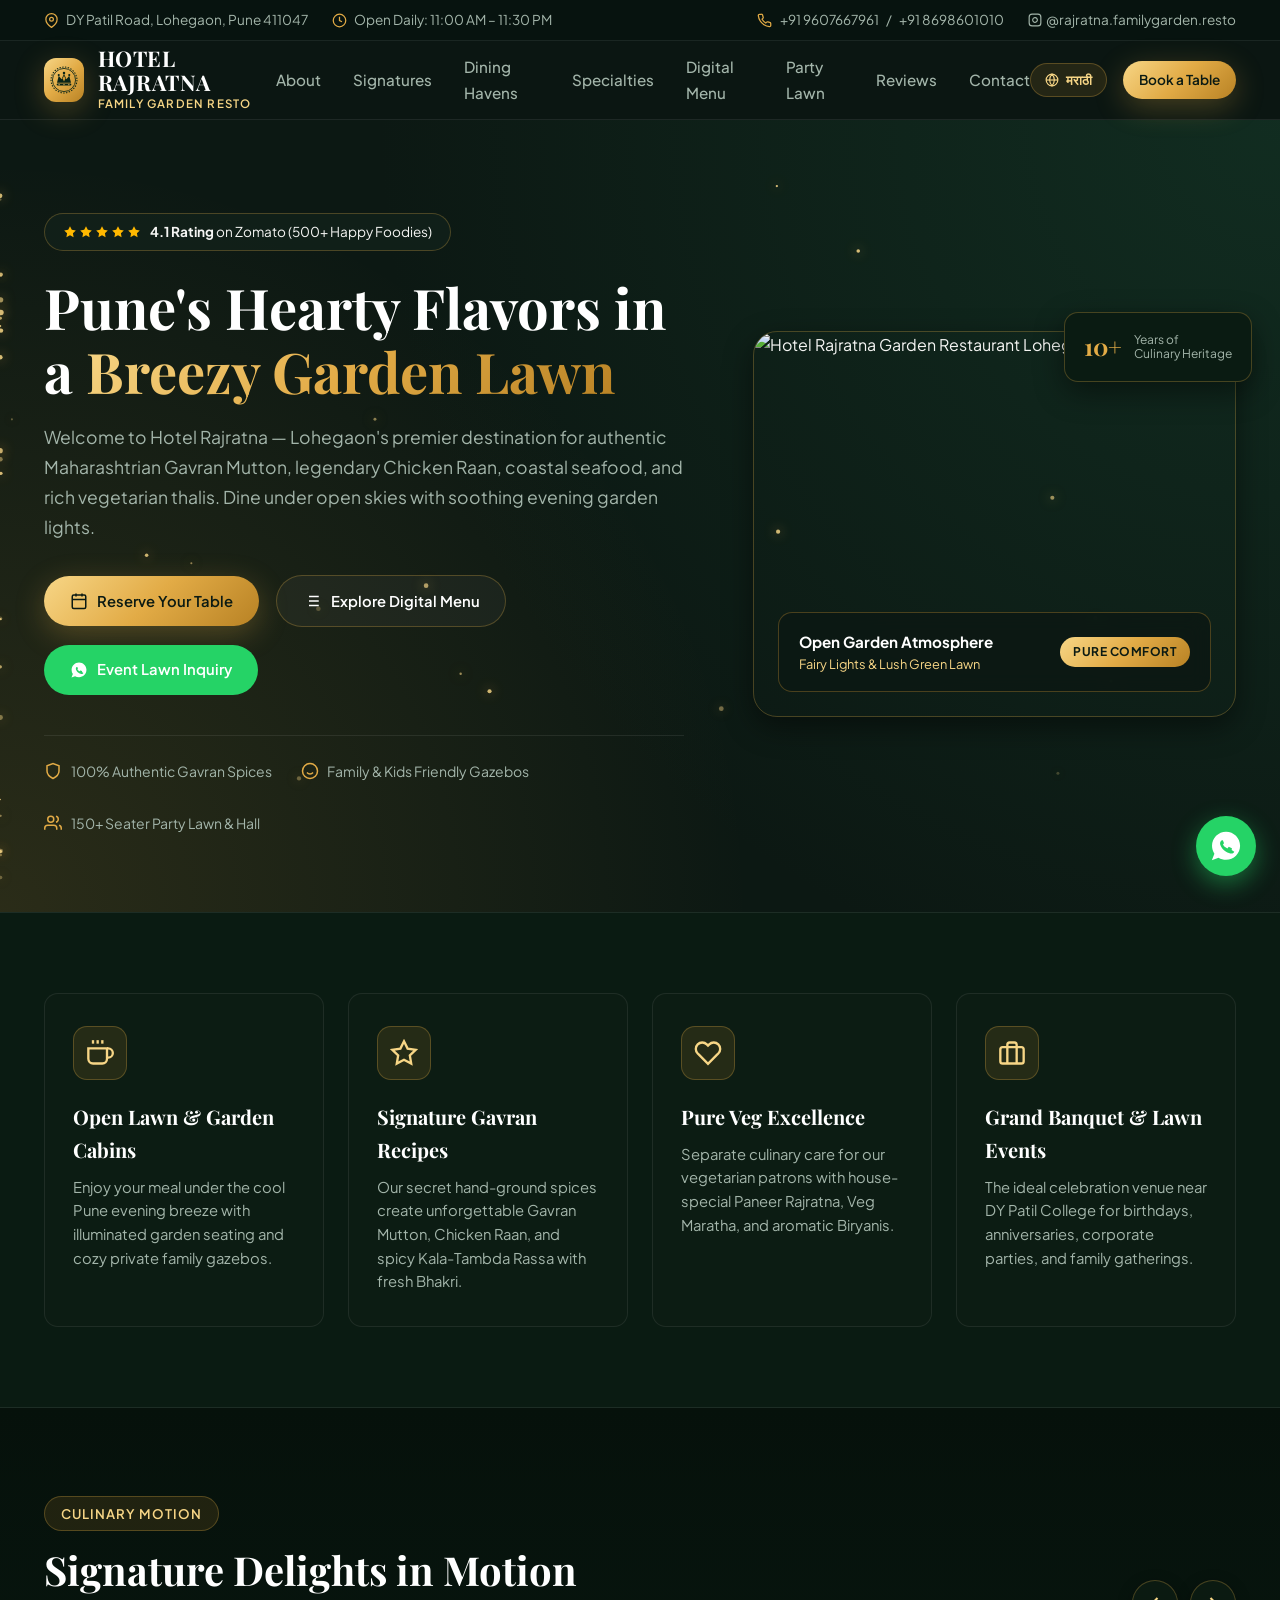
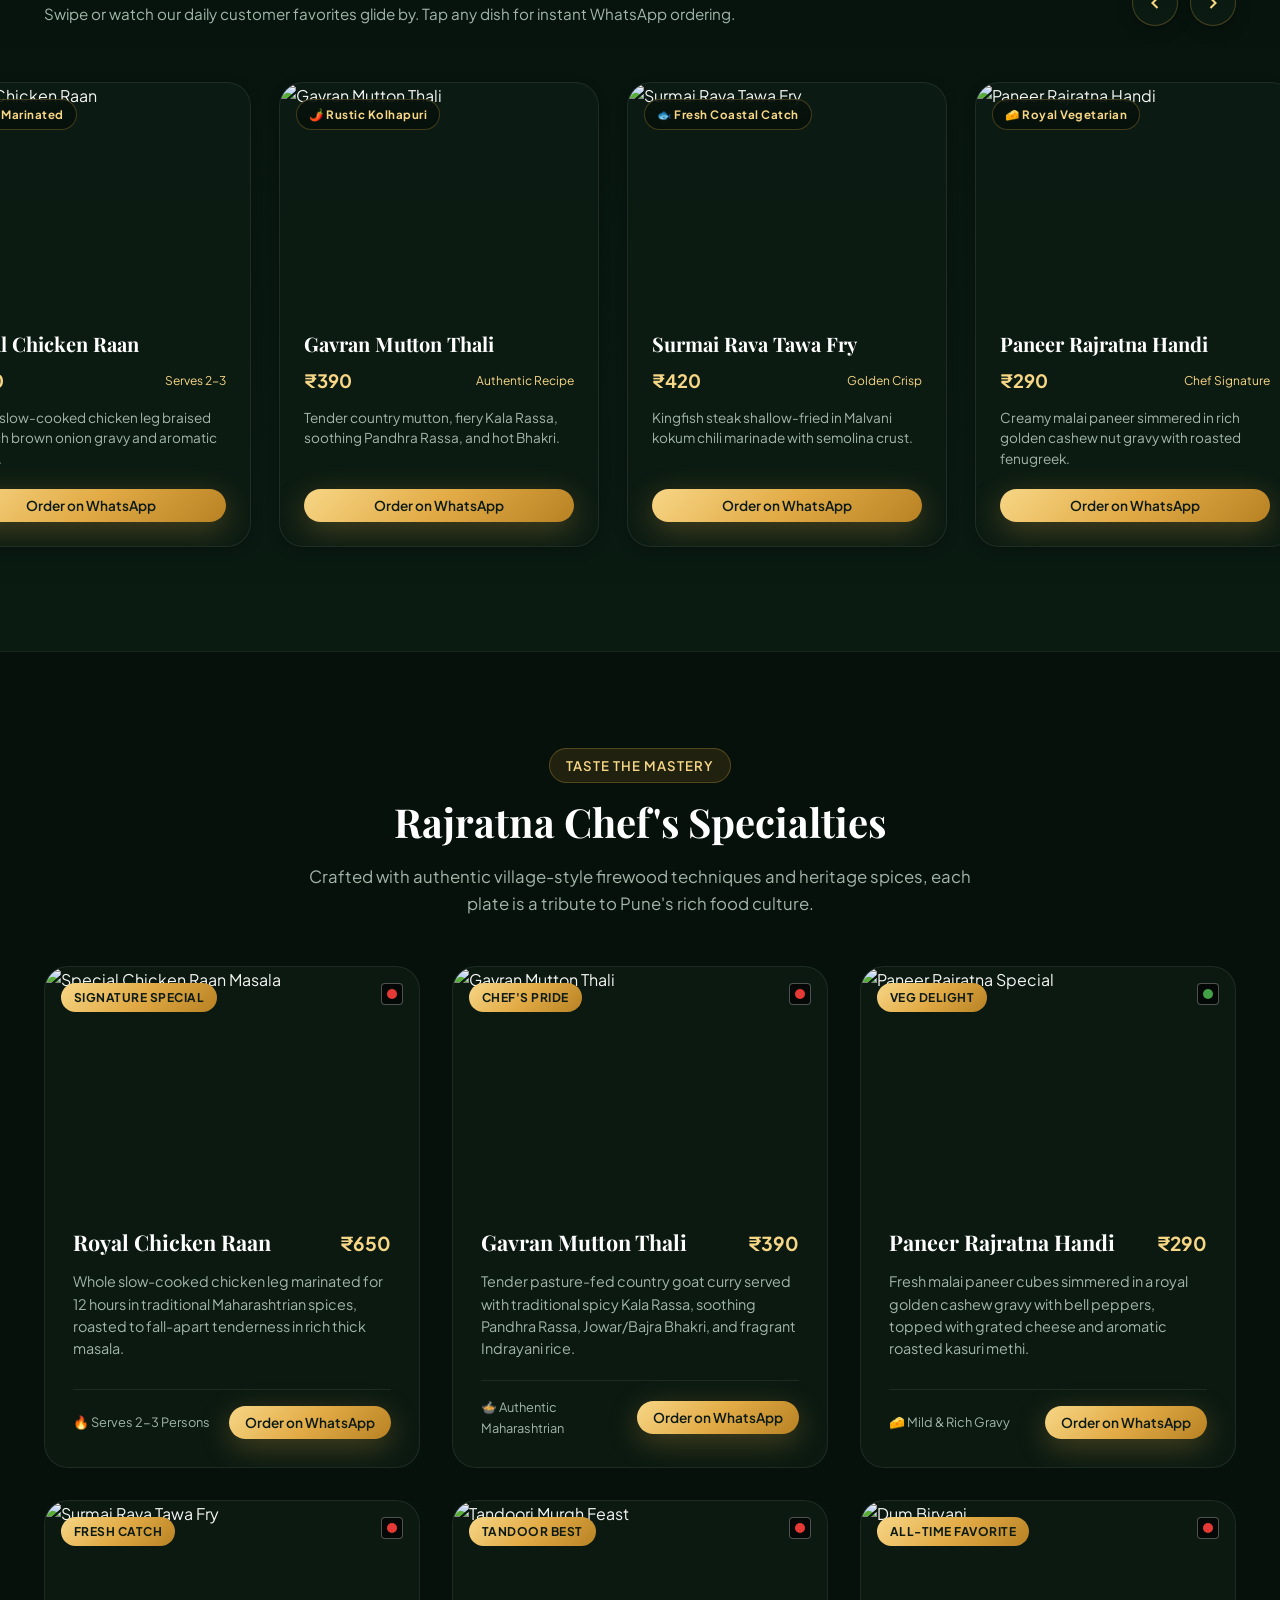
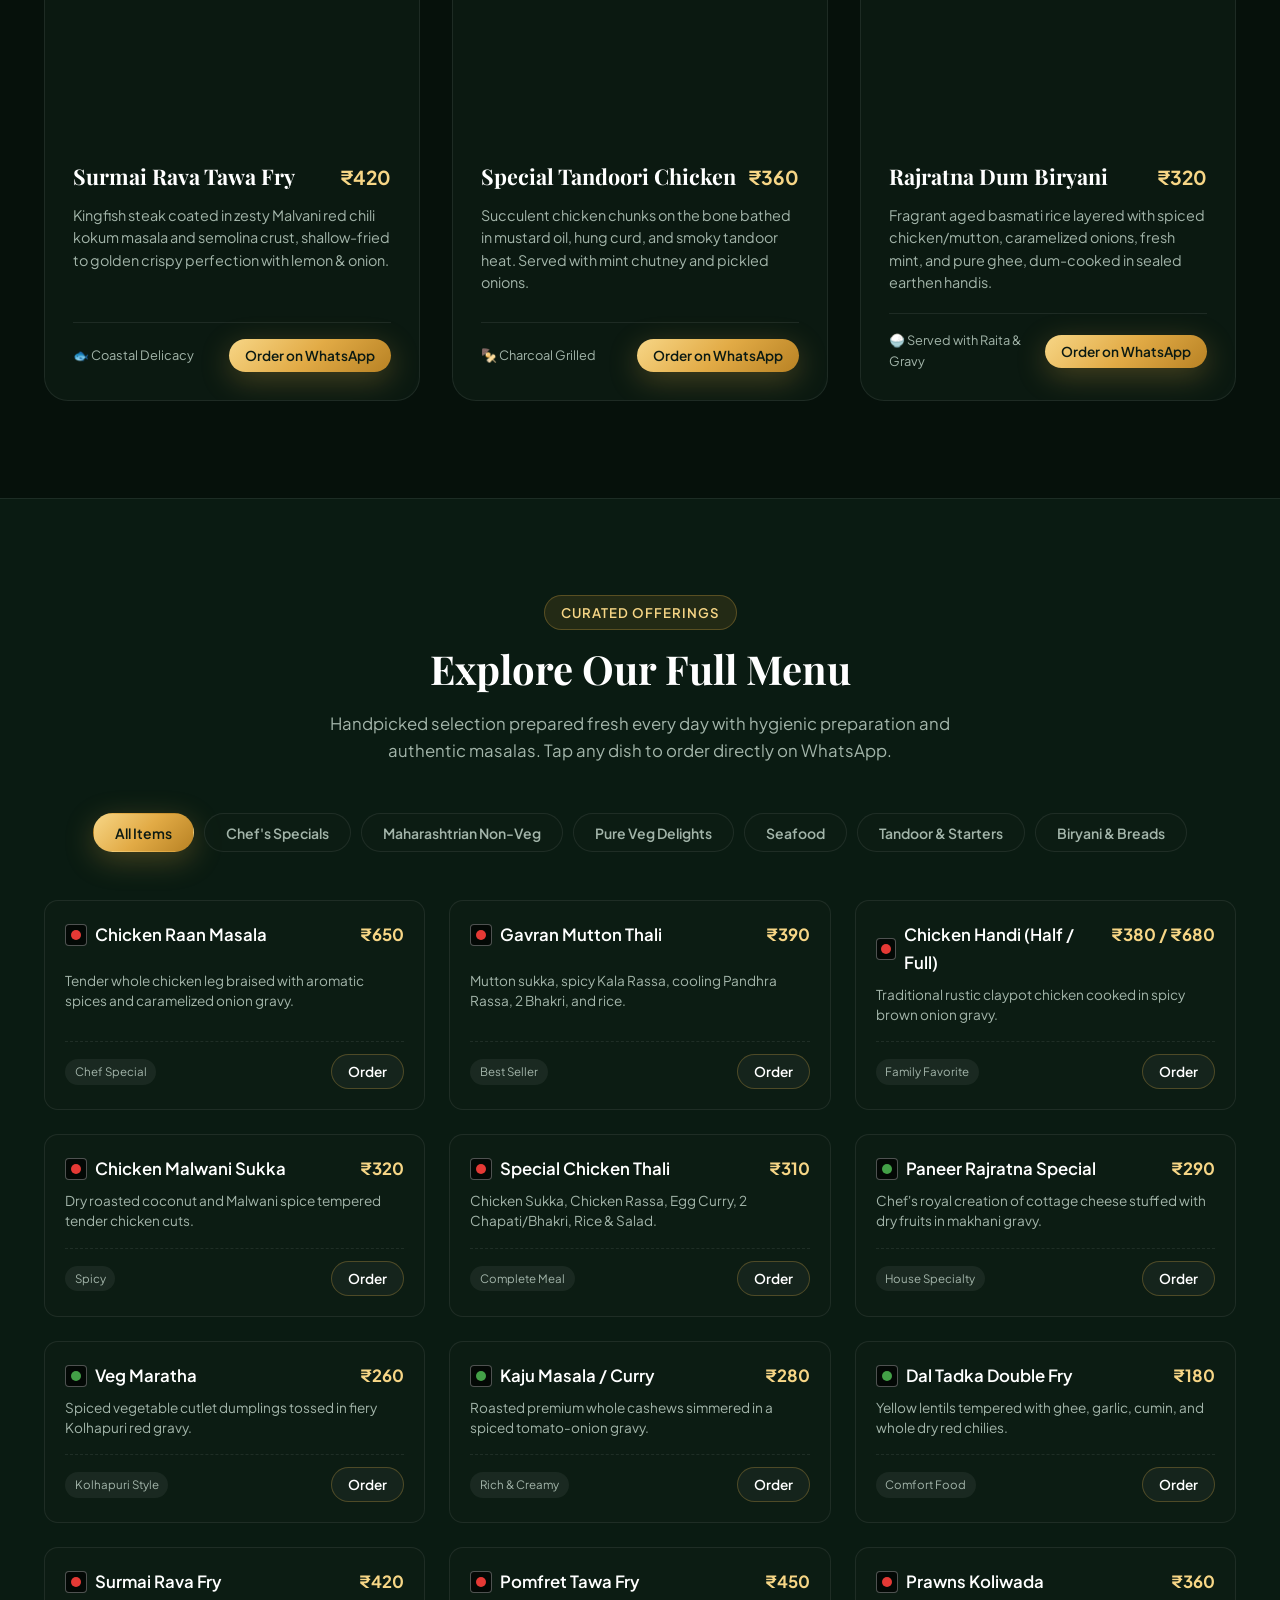
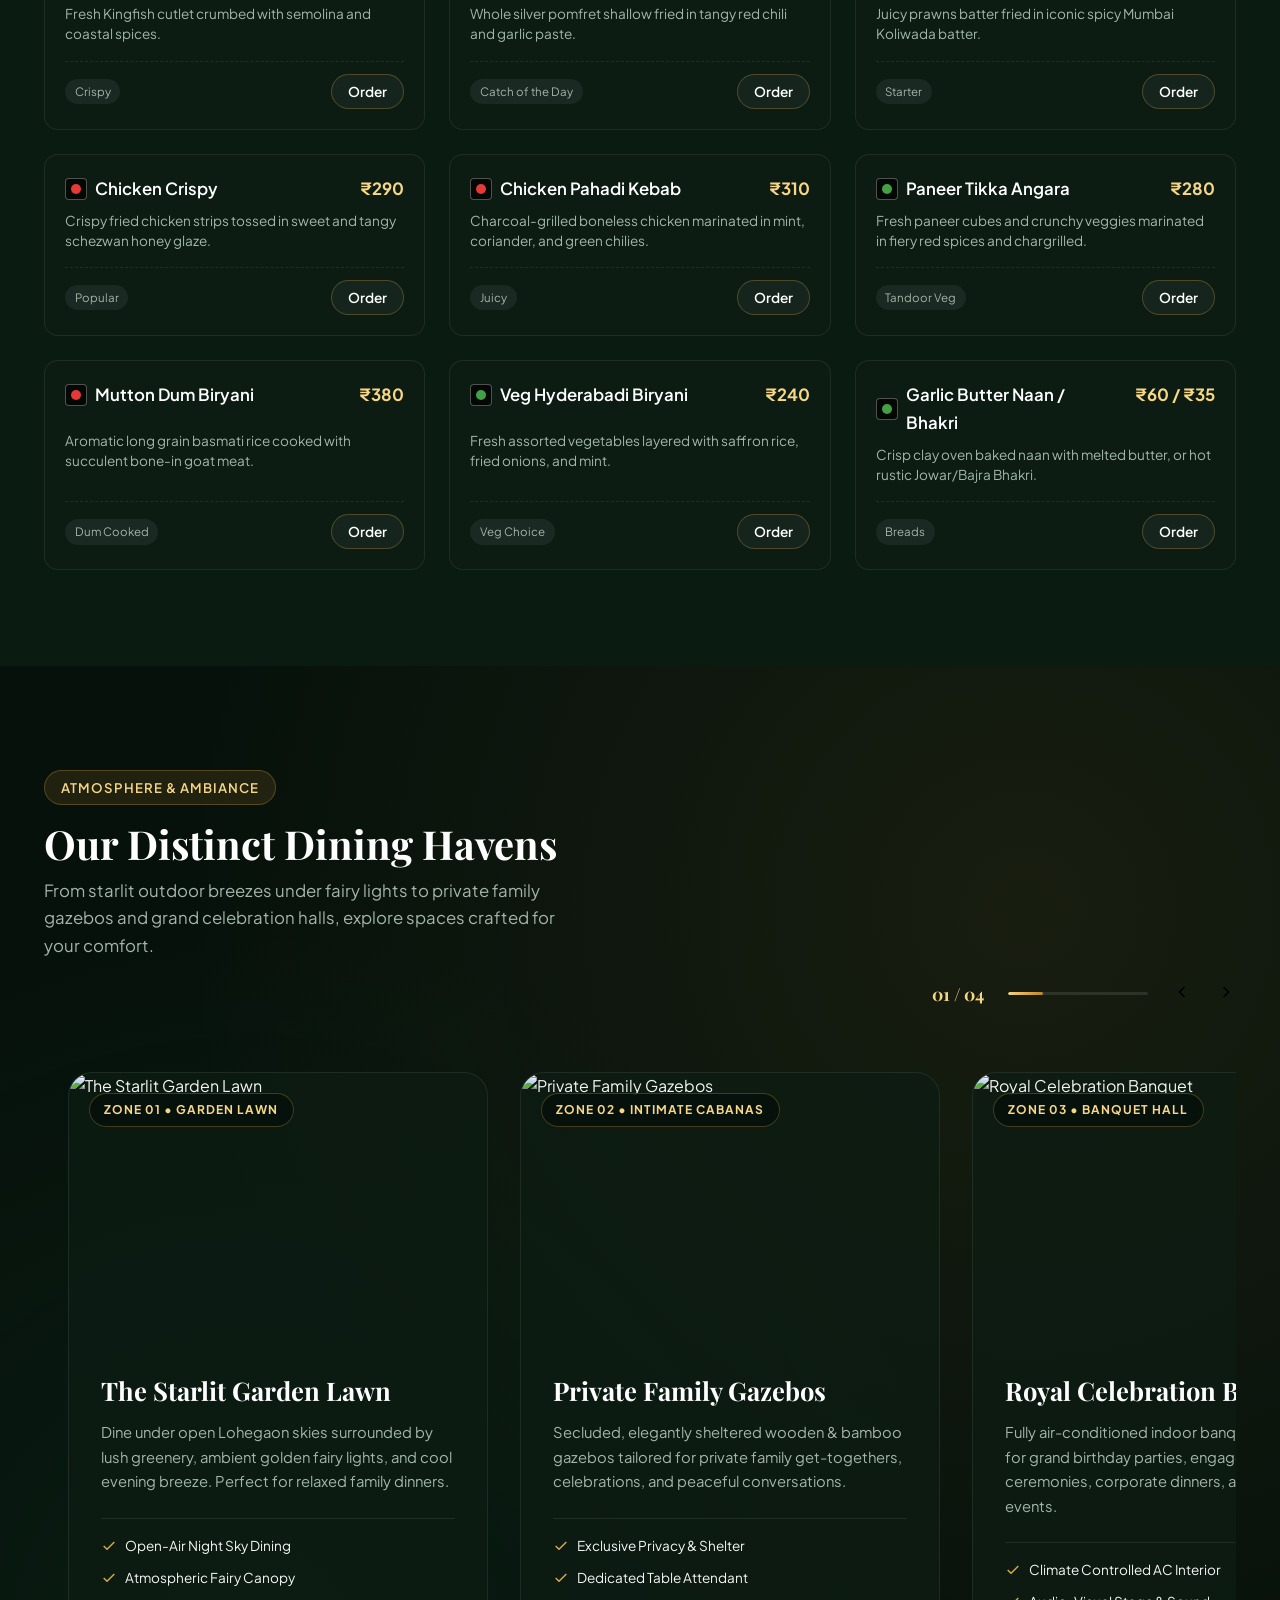
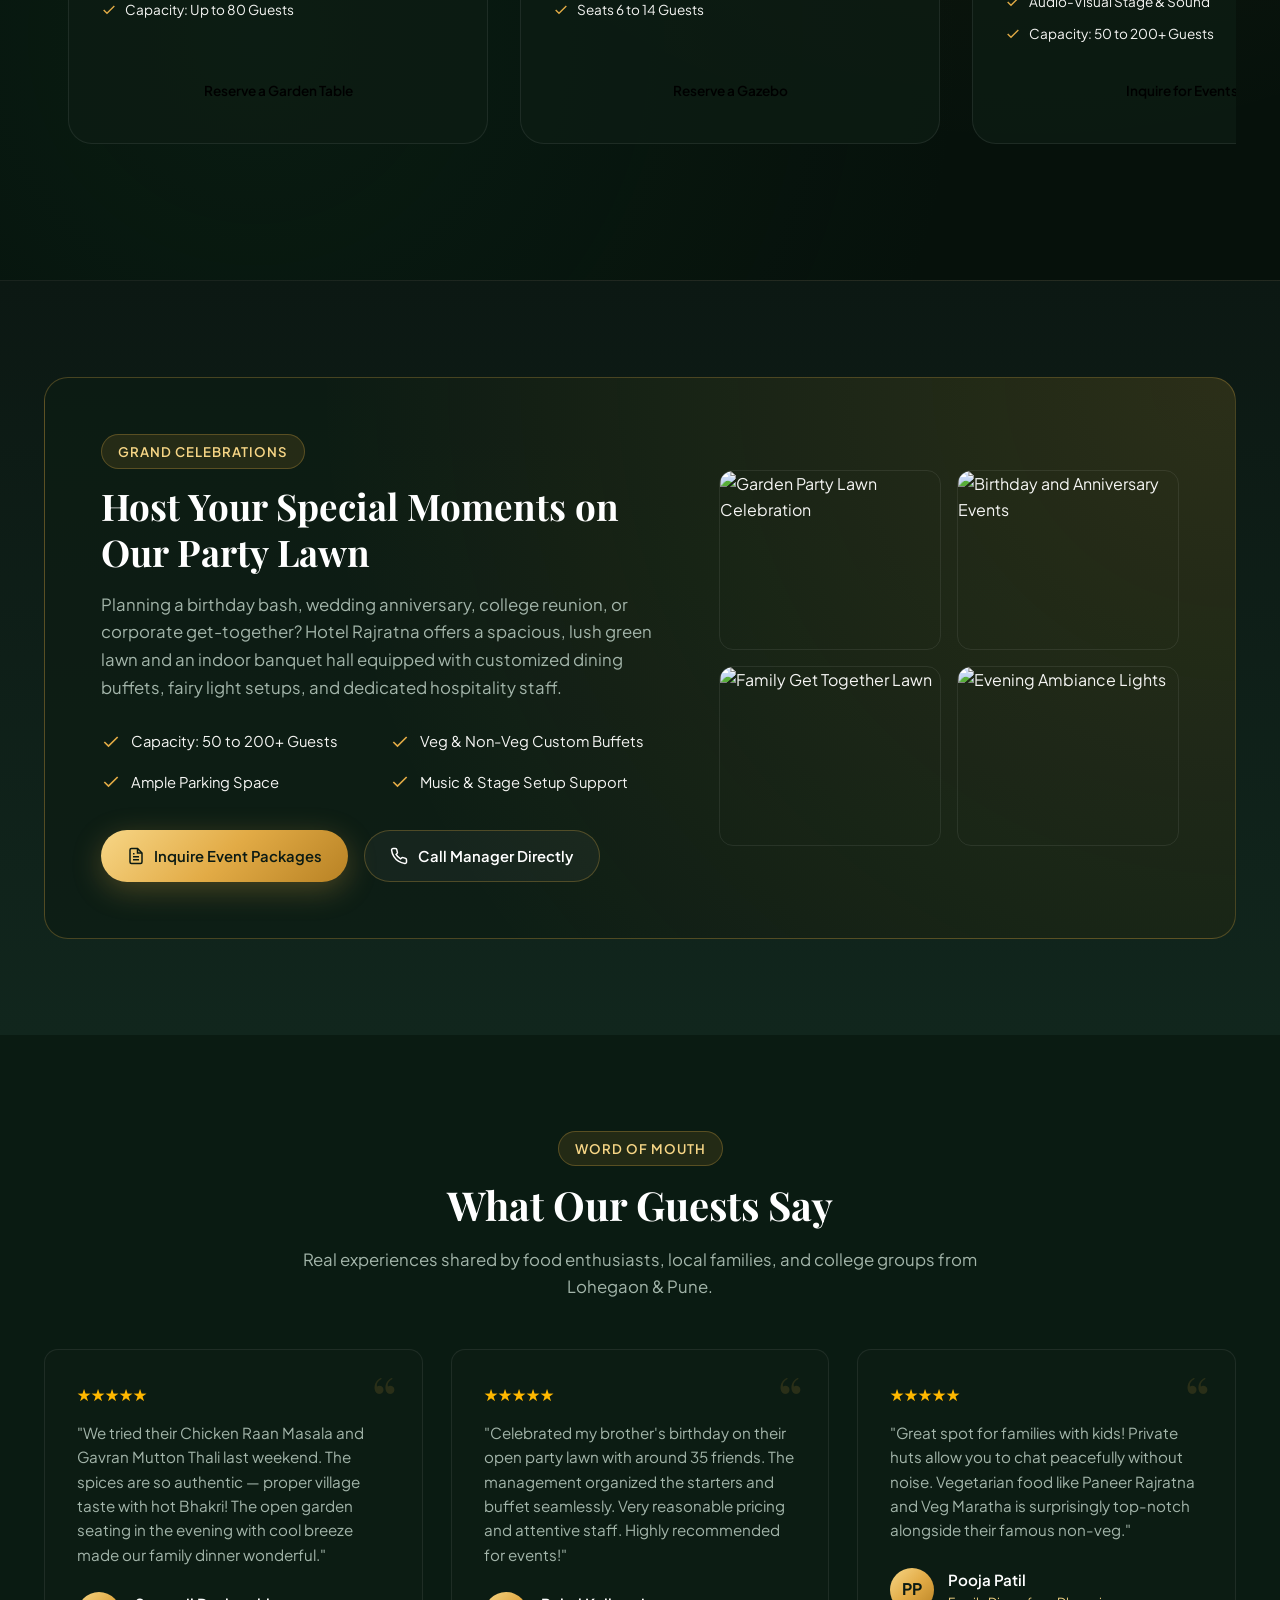
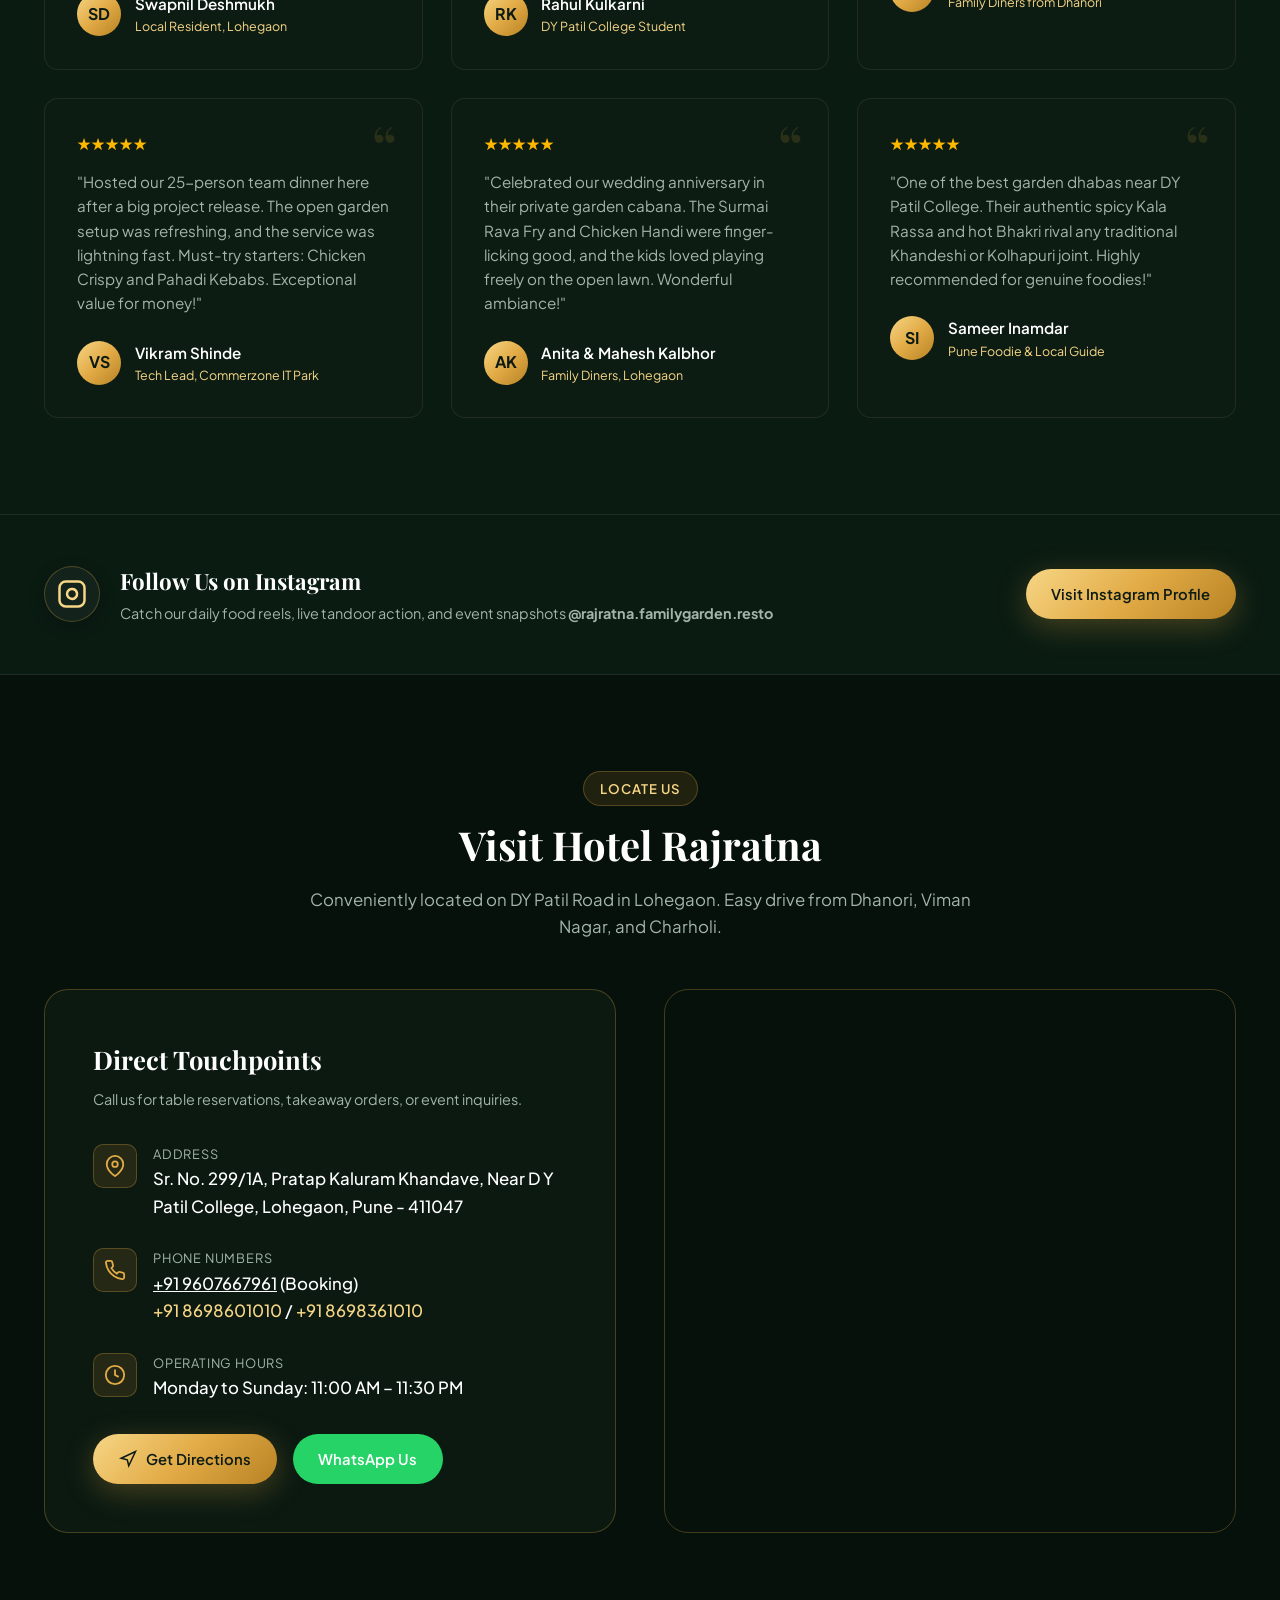
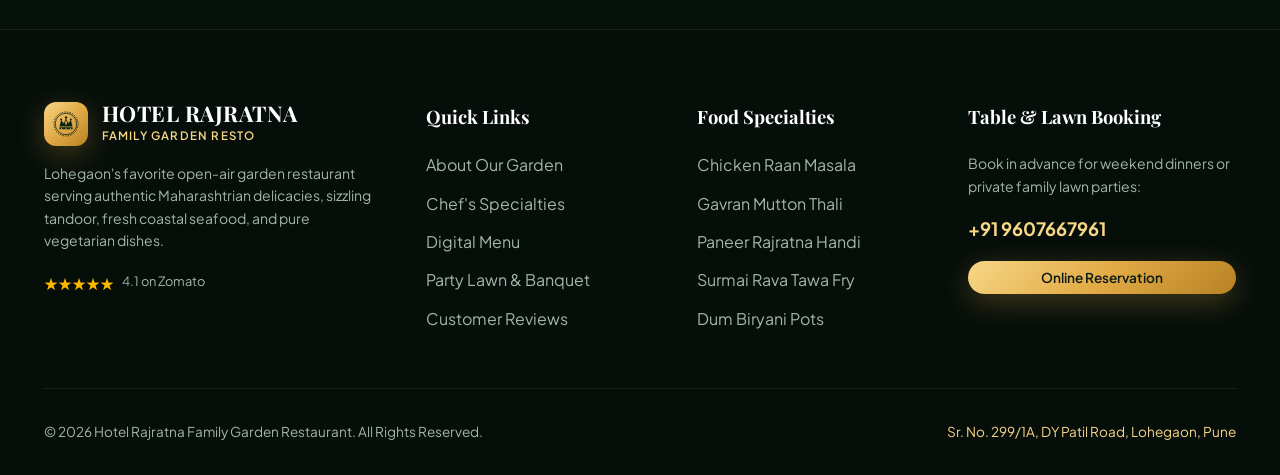
==== commit 0ccb9b12: "fix: badge overlap and upgrade brand crest logo" ====
--- a/index.html
+++ b/index.html
@@ -89,8 +89,20 @@
     <div class="container nav-container">
       <a href="#" class="brand-logo">
         <div class="brand-icon">
-          <!-- Crown / Royal Crest -->
-          <svg width="24" height="24" viewBox="0 0 24 24" fill="currentColor"><path d="M2 19h20v2H2v-2zm2-2l2-10 5 6 5-6 2 10H4z"></path></svg>
+          <!-- Royal Rajratna Crown & Gem Crest -->
+          <svg width="28" height="28" viewBox="0 0 40 40" fill="none" xmlns="http://www.w3.org/2000/svg">
+            <circle cx="20" cy="20" r="18.5" stroke="#092418" stroke-width="1.5" stroke-dasharray="2 2"/>
+            <circle cx="20" cy="20" r="16.5" stroke="#092418" stroke-width="1.2"/>
+            <path d="M10 24L12.5 14L16.5 19L20 11L23.5 19L27.5 14L30 24H10Z" fill="#092418"/>
+            <rect x="9.5" y="25" width="21" height="3" rx="1.5" fill="#092418"/>
+            <polygon points="20,14 22,18 20,22 18,18" fill="#d99f36"/>
+            <circle cx="12.5" cy="13" r="1.5" fill="#092418"/>
+            <circle cx="20" cy="10" r="1.8" fill="#092418"/>
+            <circle cx="27.5" cy="13" r="1.5" fill="#092418"/>
+            <circle cx="13" cy="26.5" r="0.9" fill="#f3c775"/>
+            <circle cx="20" cy="26.5" r="0.9" fill="#f3c775"/>
+            <circle cx="27" cy="26.5" r="0.9" fill="#f3c775"/>
+          </svg>
         </div>
         <div class="brand-info">
           <span class="brand-name">HOTEL RAJRATNA</span>
@@ -1248,7 +1260,20 @@
         <div>
           <div class="brand-logo" style="margin-bottom: 1rem;">
             <div class="brand-icon">
-              <svg width="22" height="22" viewBox="0 0 24 24" fill="currentColor"><path d="M2 19h20v2H2v-2zm2-2l2-10 5 6 5-6 2 10H4z"></path></svg>
+              <!-- Royal Rajratna Crown & Gem Crest -->
+              <svg width="26" height="26" viewBox="0 0 40 40" fill="none" xmlns="http://www.w3.org/2000/svg">
+                <circle cx="20" cy="20" r="18.5" stroke="#092418" stroke-width="1.5" stroke-dasharray="2 2"/>
+                <circle cx="20" cy="20" r="16.5" stroke="#092418" stroke-width="1.2"/>
+                <path d="M10 24L12.5 14L16.5 19L20 11L23.5 19L27.5 14L30 24H10Z" fill="#092418"/>
+                <rect x="9.5" y="25" width="21" height="3" rx="1.5" fill="#092418"/>
+                <polygon points="20,14 22,18 20,22 18,18" fill="#d99f36"/>
+                <circle cx="12.5" cy="13" r="1.5" fill="#092418"/>
+                <circle cx="20" cy="10" r="1.8" fill="#092418"/>
+                <circle cx="27.5" cy="13" r="1.5" fill="#092418"/>
+                <circle cx="13" cy="26.5" r="0.9" fill="#f3c775"/>
+                <circle cx="20" cy="26.5" r="0.9" fill="#f3c775"/>
+                <circle cx="27" cy="26.5" r="0.9" fill="#f3c775"/>
+              </svg>
             </div>
             <div class="brand-info">
               <span class="brand-name">HOTEL RAJRATNA</span>
--- a/css/styles.css
+++ b/css/styles.css
@@ -499,6 +499,15 @@
   display: flex;
   align-items: center;
   justify-content: space-between;
+  gap: 1rem;
+  z-index: 2;
+}
+
+.visual-badge-overlay .dish-badge {
+  position: static;
+  margin: 0;
+  flex-shrink: 0;
+  white-space: nowrap;
 }
 
 .badge-text-title {
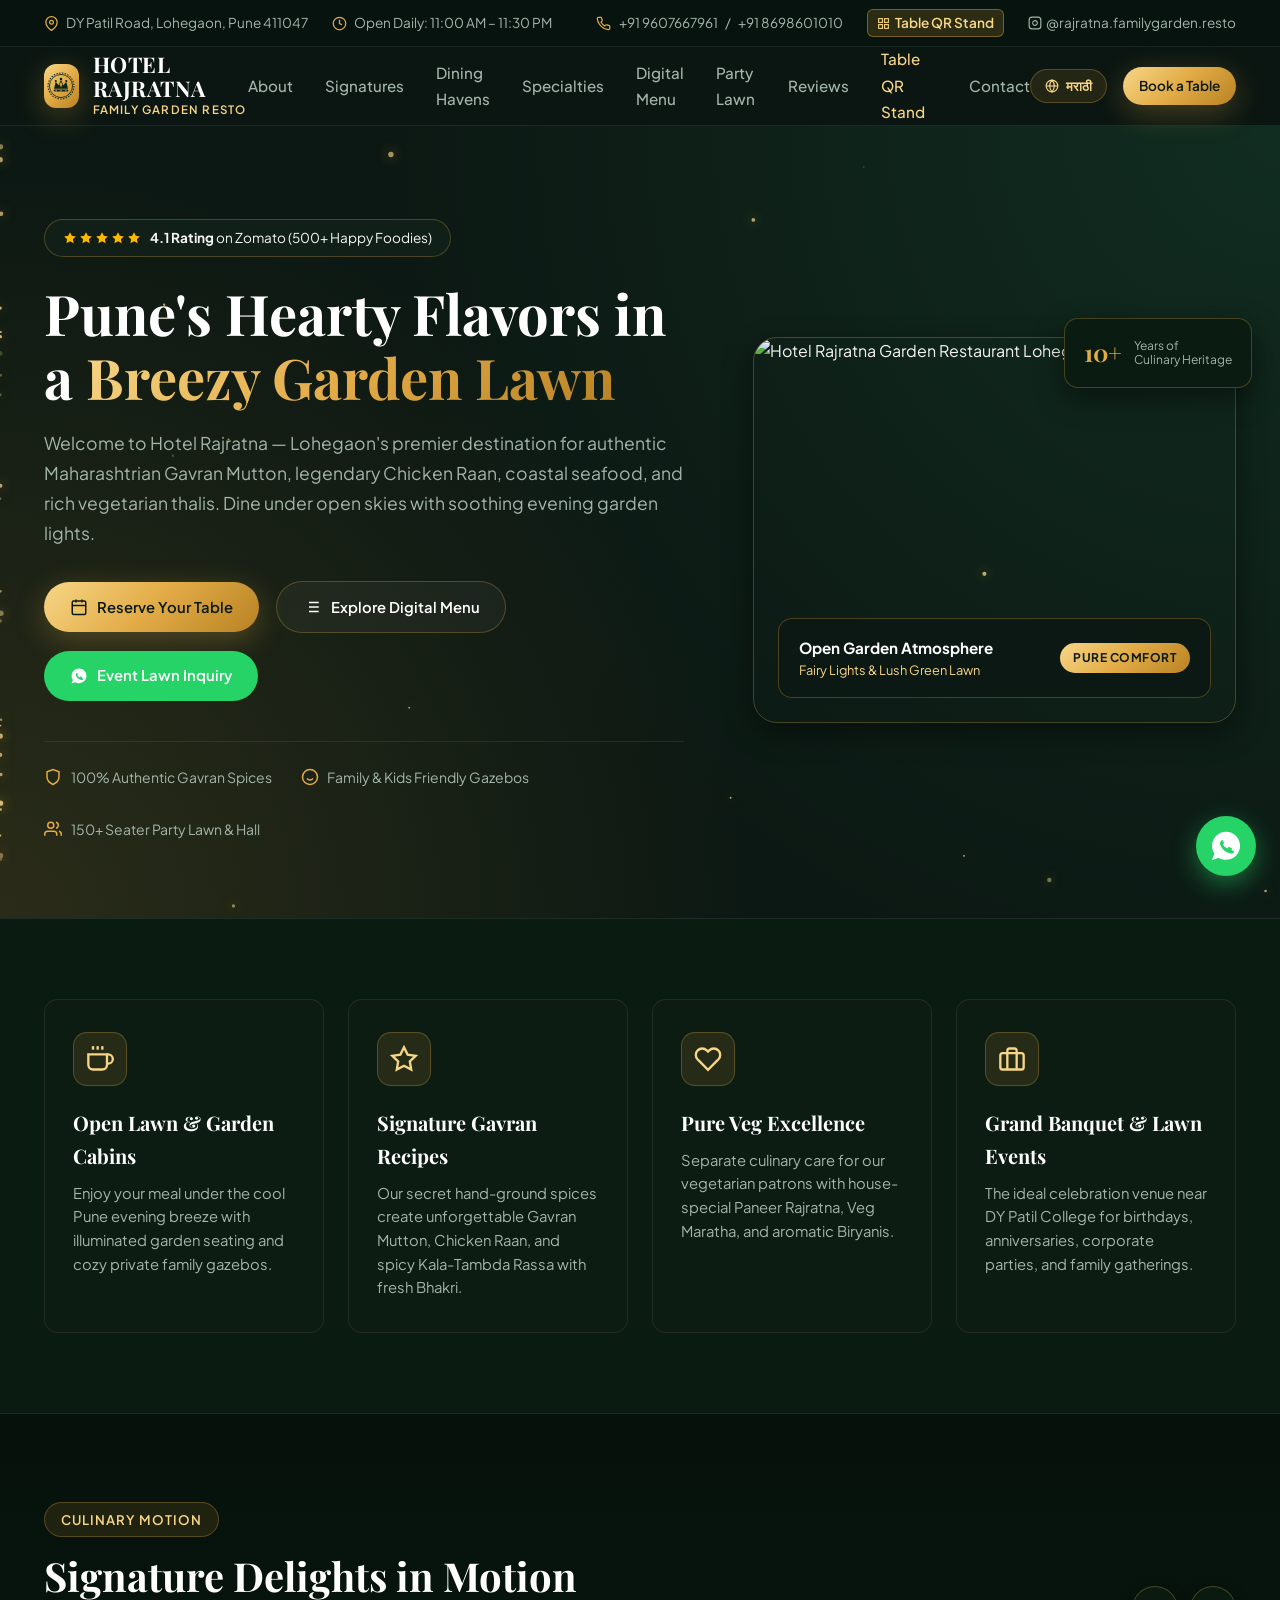
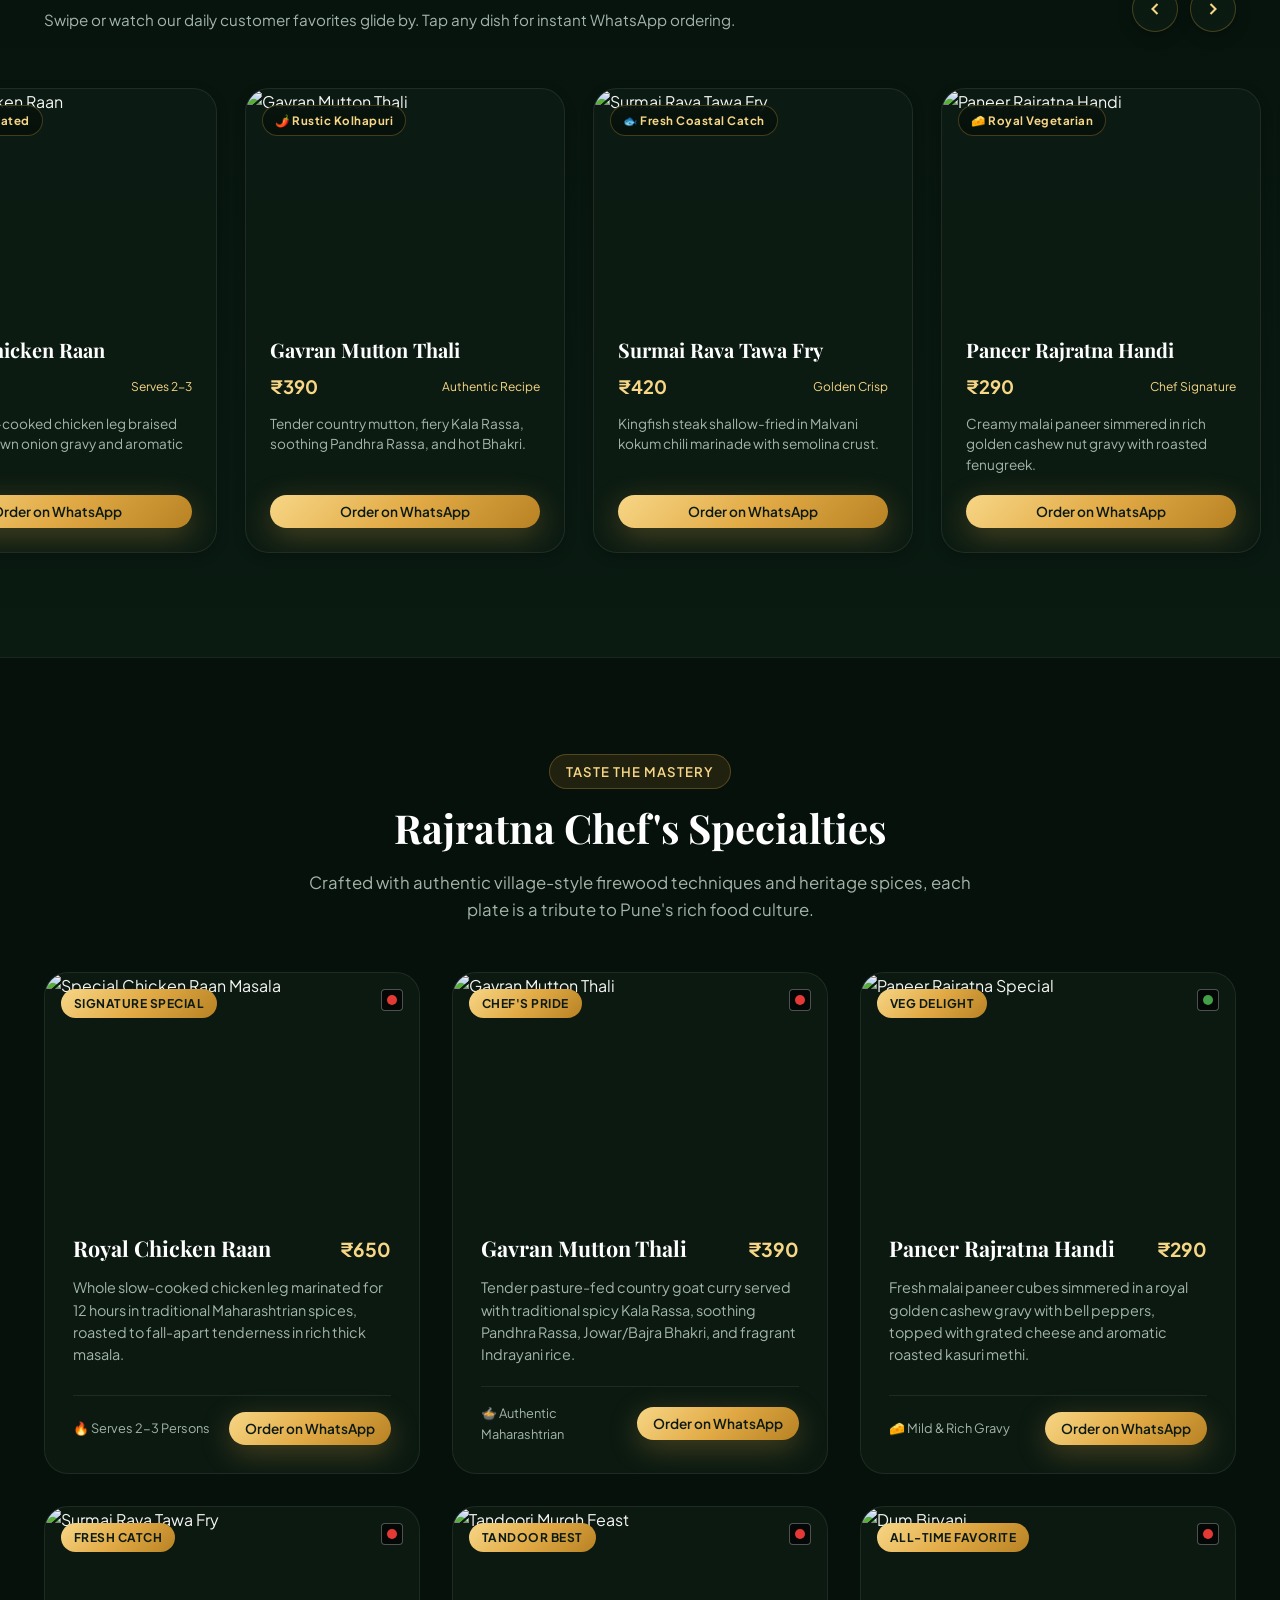
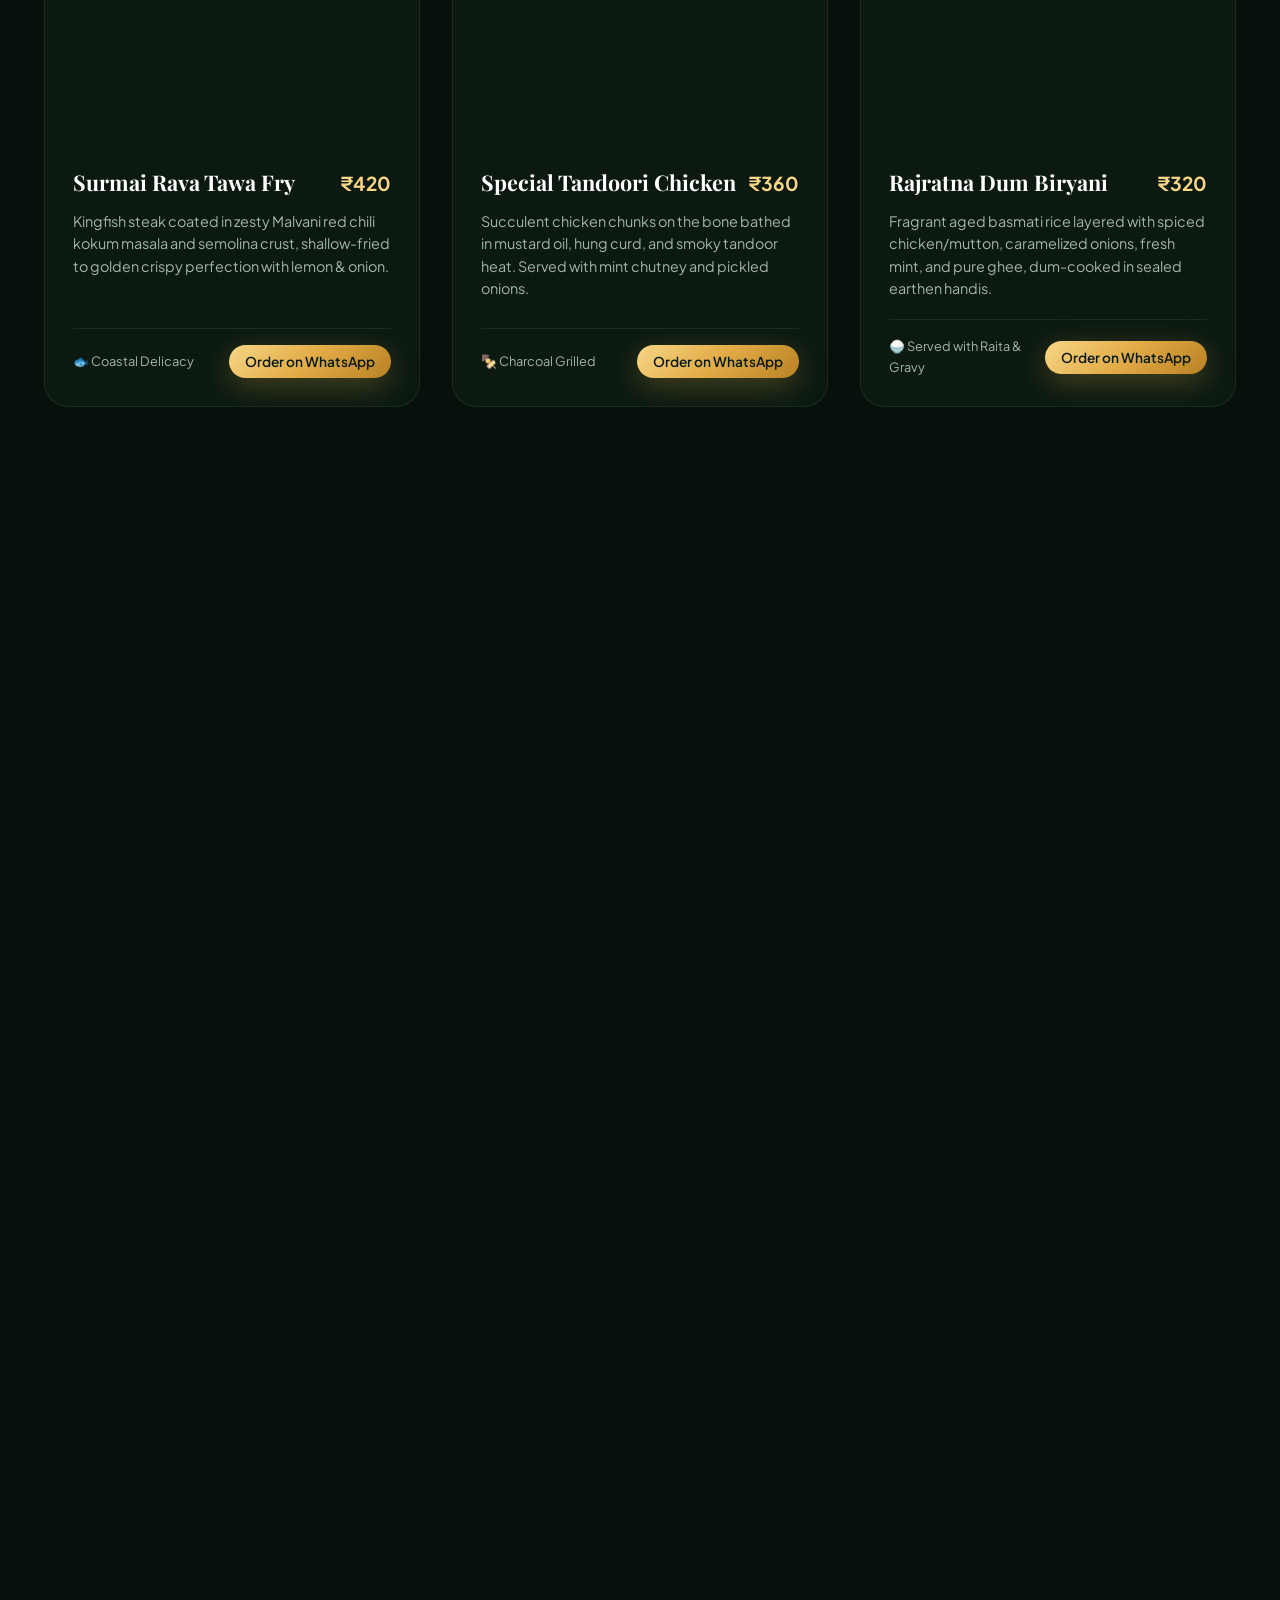
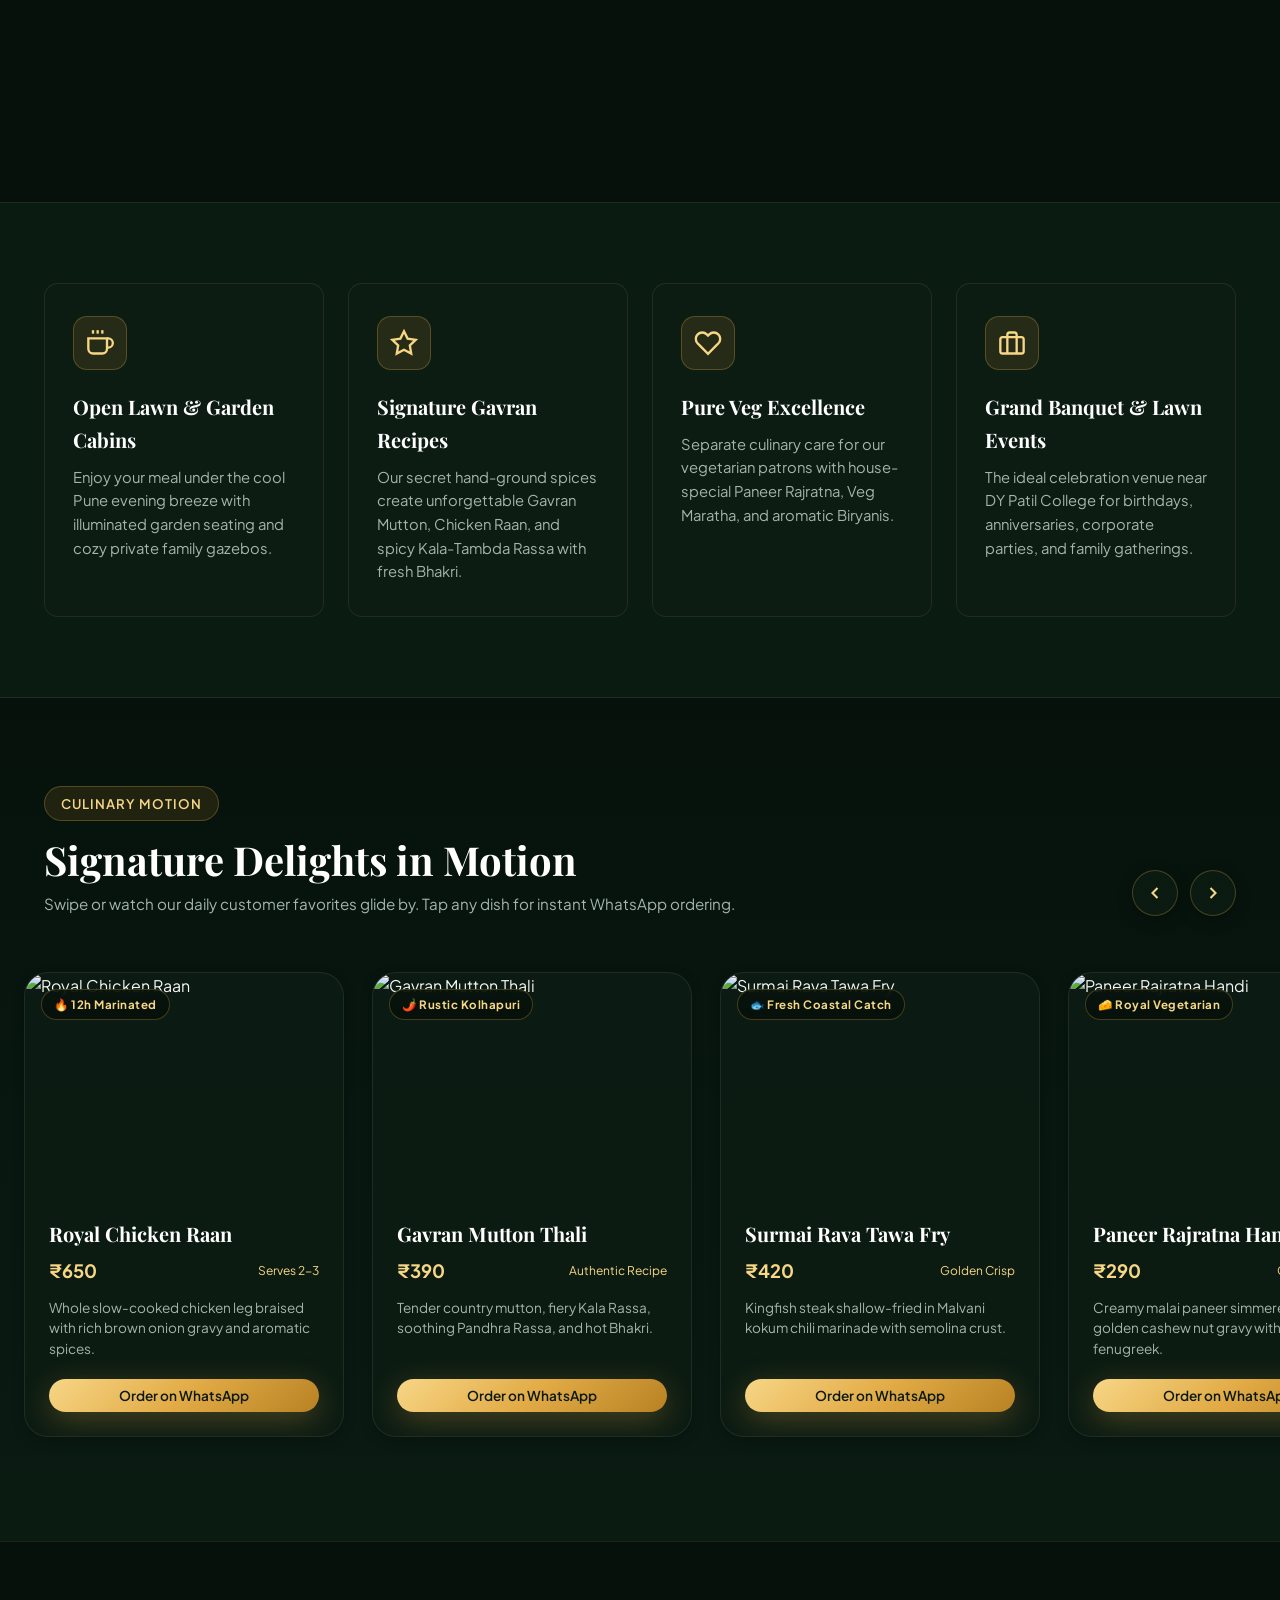
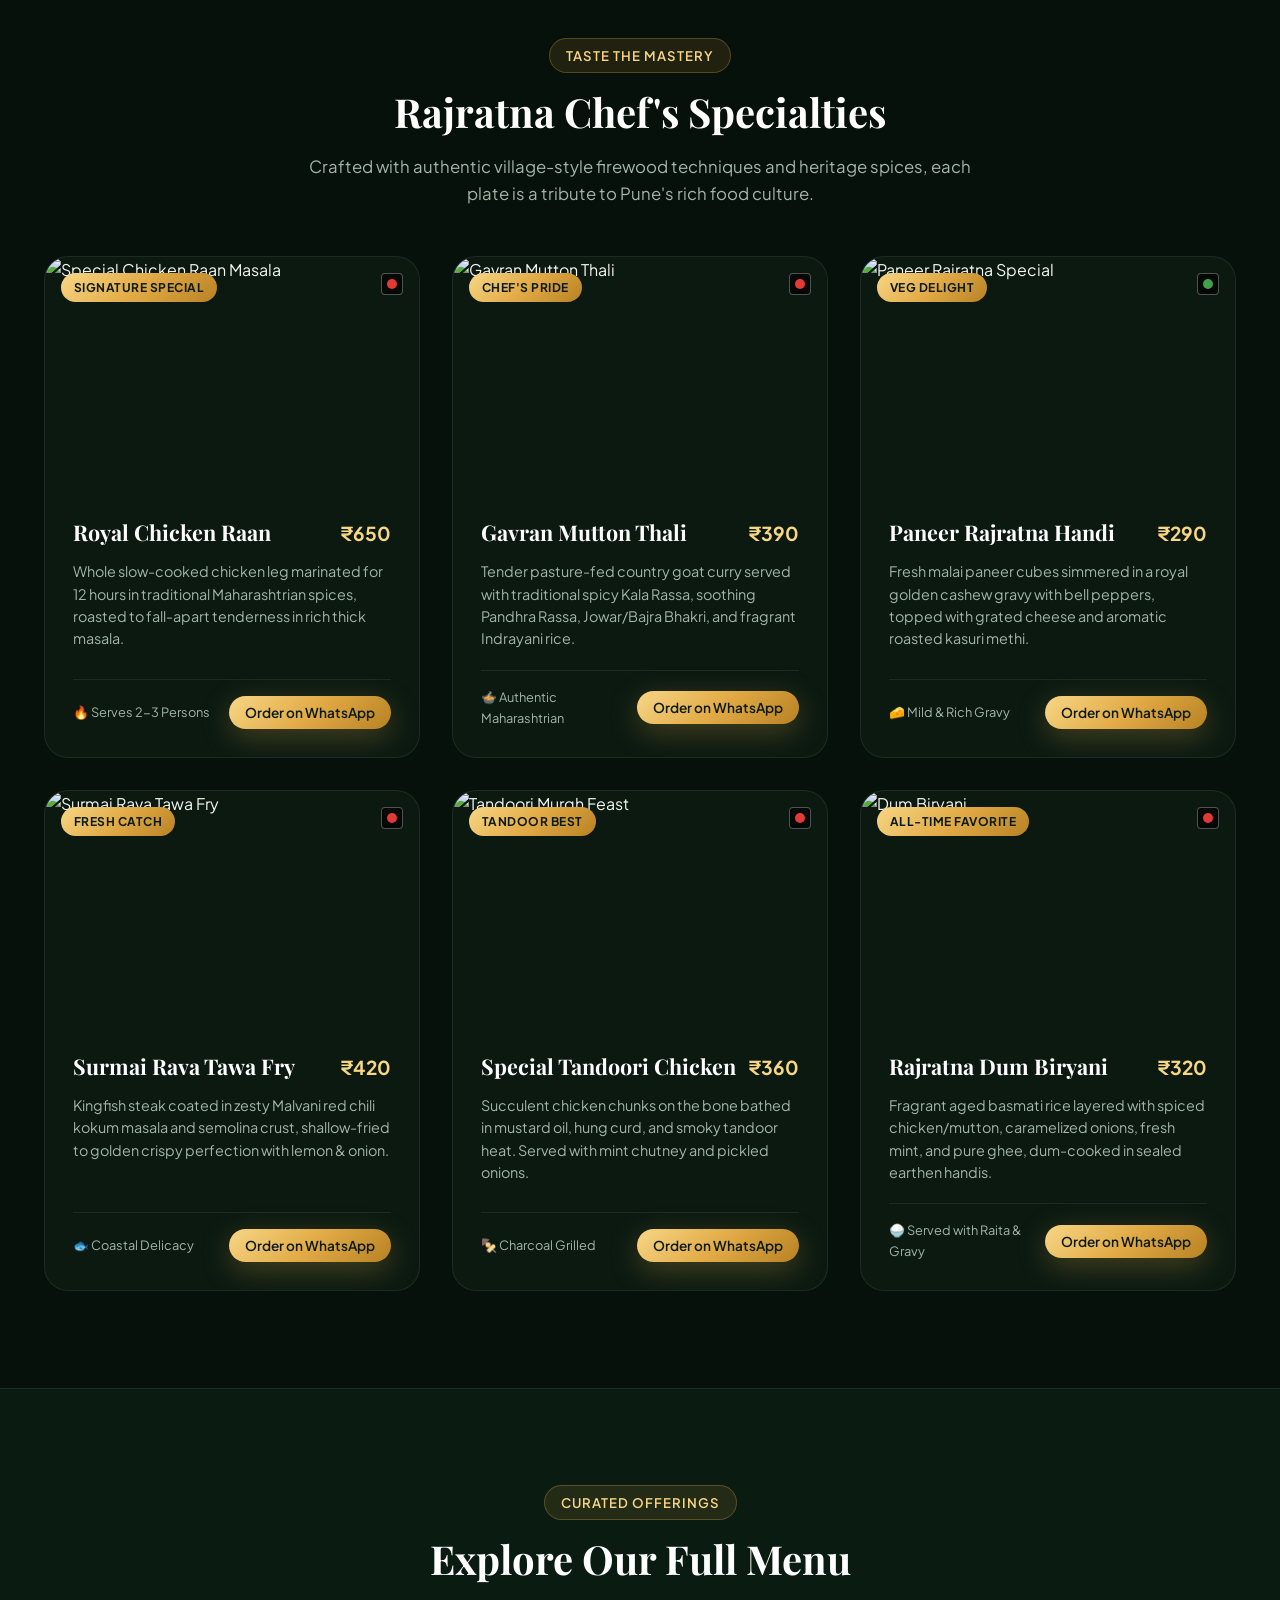
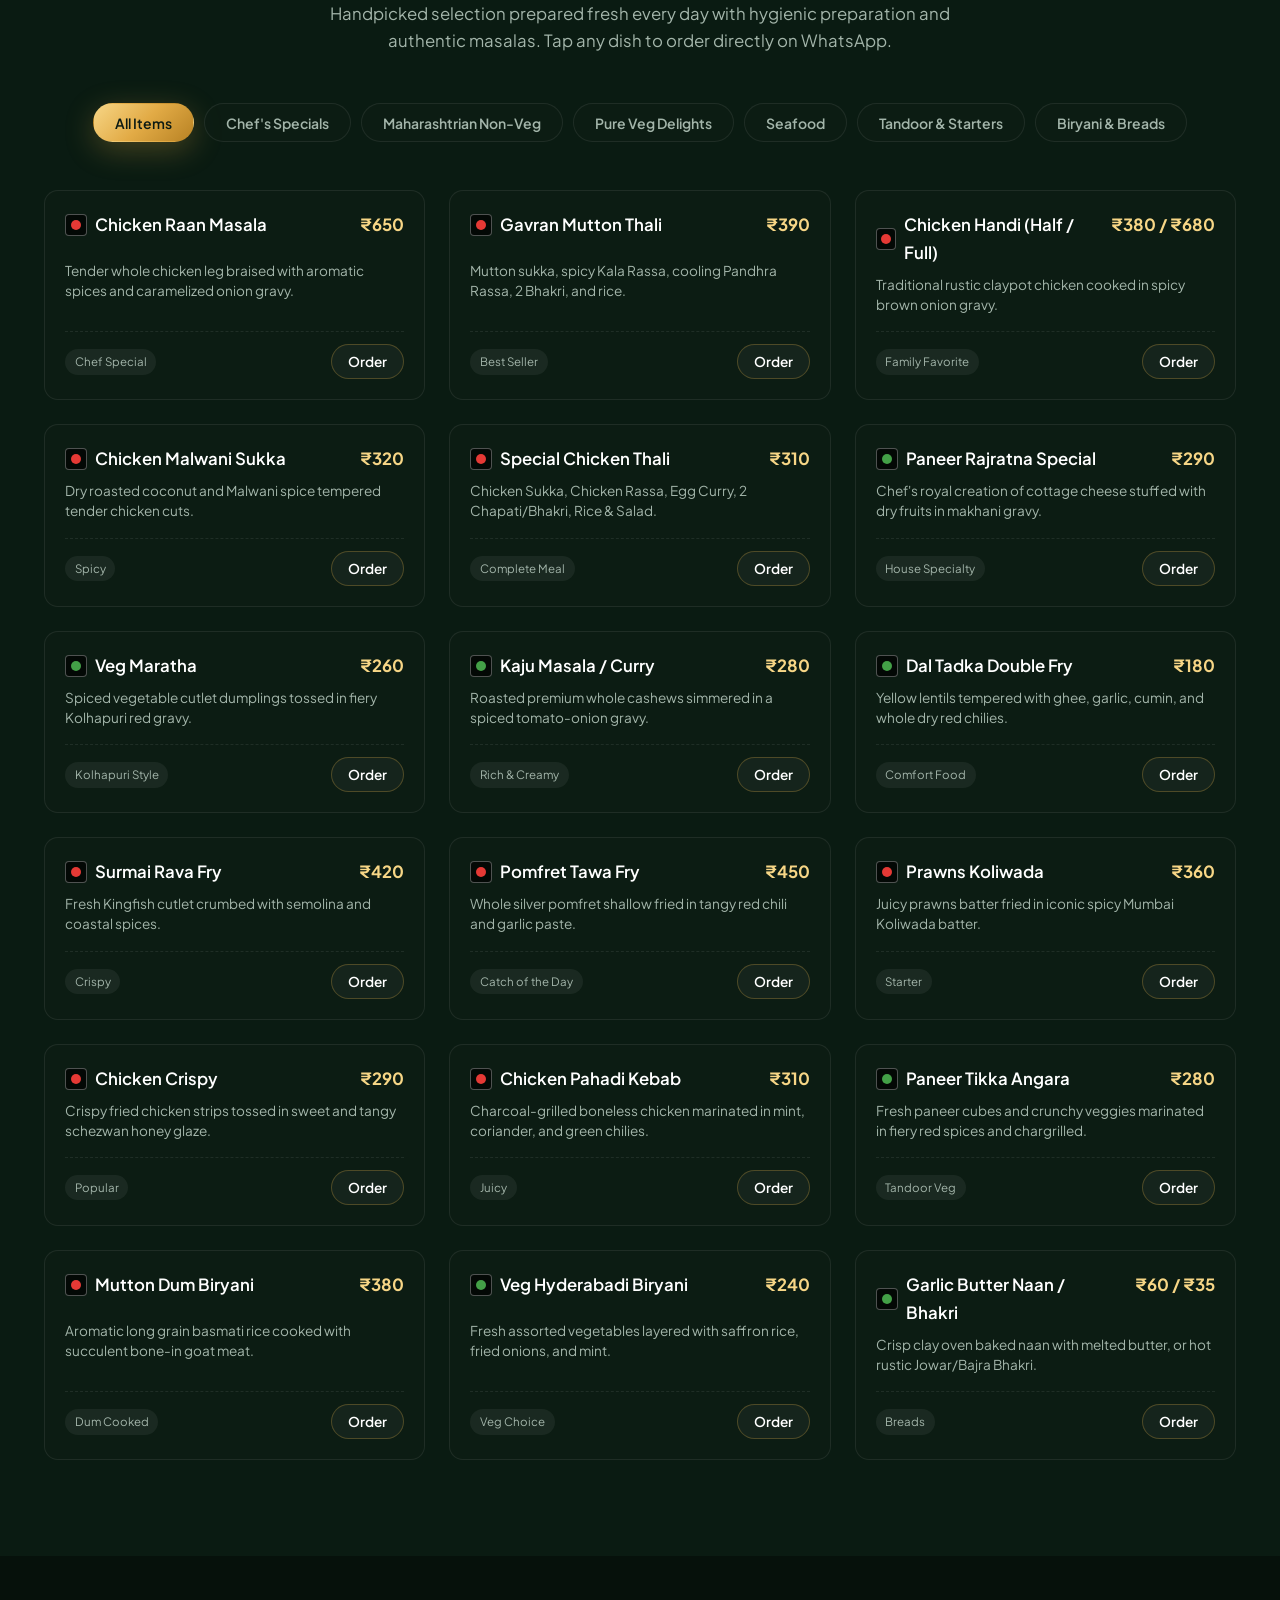
==== commit ac31ac10: "feat: complete digital menu with authentic dishes from physical card, live search, diet filters, and" ====
--- a/index.html
+++ b/index.html
@@ -76,6 +76,10 @@
           <svg width="15" height="15" viewBox="0 0 24 24" fill="none" stroke="currentColor" stroke-width="2"><path d="M22 16.92v3a2 2 0 0 1-2.18 2 19.79 19.79 0 0 1-8.63-3.07 19.5 19.5 0 0 1-6-6 19.79 19.79 0 0 1-3.07-8.67A2 2 0 0 1 4.11 2h3a2 2 0 0 1 2 1.72 12.84 12.84 0 0 0 .7 2.81 2 2 0 0 1-.45 2.11L8.09 9.91a16 16 0 0 0 6 6l1.27-1.27a2 2 0 0 1 2.11-.45 12.84 12.84 0 0 0 2.81.7A2 2 0 0 1 22 16.92z"></path></svg>
           <a href="tel:+919607667961" class="top-bar-link">+91 9607667961</a> / <a href="tel:+918698601010" class="top-bar-link">+91 8698601010</a>
         </div>
+        <a href="table-qr-stand.html" target="_blank" class="top-bar-link" style="display:flex; align-items:center; gap:5px; background: rgba(217, 159, 54, 0.18); border: 1px solid rgba(217, 159, 54, 0.45); padding: 2px 9px; border-radius: 6px; color: var(--gold-light); font-weight: 600;">
+          <svg width="13" height="13" viewBox="0 0 24 24" fill="none" stroke="currentColor" stroke-width="2"><rect x="3" y="3" width="7" height="7"></rect><rect x="14" y="3" width="7" height="7"></rect><rect x="14" y="14" width="7" height="7"></rect><rect x="3" y="14" width="7" height="7"></rect></svg>
+          <span>Table QR Stand</span>
+        </a>
         <a href="https://www.instagram.com/rajratna.familygarden.resto" target="_blank" class="top-bar-link" style="display:flex; align-items:center; gap:4px;">
           <svg width="14" height="14" viewBox="0 0 24 24" fill="none" stroke="currentColor" stroke-width="2"><rect x="2" y="2" width="20" height="20" rx="5" ry="5"></rect><path d="M16 11.37A4 4 0 1 1 12.63 8 4 4 0 0 1 16 11.37z"></path><line x1="17.5" y1="6.5" x2="17.51" y2="6.5"></line></svg>
           <span>@rajratna.familygarden.resto</span>
@@ -118,6 +122,7 @@
         <li><a href="#menu" class="nav-link" data-en="Digital Menu" data-mr="डिजिटल मेनू">Digital Menu</a></li>
         <li><a href="#banquet" class="nav-link" data-en="Party Lawn" data-mr="पार्टी लॉन">Party Lawn</a></li>
         <li><a href="#reviews" class="nav-link" data-en="Reviews" data-mr="प्रतिक्रिया">Reviews</a></li>
+        <li><a href="table-qr-stand.html" class="nav-link" style="color:var(--gold-light);" data-en="Table QR Stand" data-mr="टेबल क्यूआर">Table QR Stand</a></li>
         <li><a href="#contact" class="nav-link" data-en="Contact" data-mr="संपर्क">Contact</a></li>
       </ul>
 
@@ -205,6 +210,1826 @@
         <div class="float-stat-badge">
           <div class="float-stat-number">10+</div>
           <div class="float-stat-label">Years of<br>Culinary Heritage</div>
+        </div>
+      </div>
+    </div>
+  </section>
+
+  <!-- Features Strip -->
+  <section class="features-section reveal" id="about">
+    <div class="container">
+      <div class="features-grid">
+        <div class="feature-card">
+          <div class="feature-icon-box">
+            <svg width="28" height="28" viewBox="0 0 24 24" fill="none" stroke="currentColor" stroke-width="2"><path d="M18 8h1a4 4 0 0 1 0 8h-1"></path><path d="M2 8h16v9a4 4 0 0 1-4 4H6a4 4 0 0 1-4-4V8z"></path><line x1="6" y1="1" x2="6" y2="4"></line><line x1="10" y1="1" x2="10" y2="4"></line><line x1="14" y1="1" x2="14" y2="4"></line></svg>
+          </div>
+          <h3 class="feature-title">Open Lawn & Garden Cabins</h3>
+          <p class="feature-desc">Enjoy your meal under the cool Pune evening breeze with illuminated garden seating and cozy private family gazebos.</p>
+        </div>
+
+        <div class="feature-card">
+          <div class="feature-icon-box">
+            <svg width="28" height="28" viewBox="0 0 24 24" fill="none" stroke="currentColor" stroke-width="2"><path d="M12 2l3.09 6.26L22 9.27l-5 4.87 1.18 6.88L12 17.77l-6.18 3.25L7 14.14 2 9.27l6.91-1.01L12 2z"></path></svg>
+          </div>
+          <h3 class="feature-title">Signature Gavran Recipes</h3>
+          <p class="feature-desc">Our secret hand-ground spices create unforgettable Gavran Mutton, Chicken Raan, and spicy Kala-Tambda Rassa with fresh Bhakri.</p>
+        </div>
+
+        <div class="feature-card">
+          <div class="feature-icon-box">
+            <svg width="28" height="28" viewBox="0 0 24 24" fill="none" stroke="currentColor" stroke-width="2"><path d="M20.84 4.61a5.5 5.5 0 0 0-7.78 0L12 5.67l-1.06-1.06a5.5 5.5 0 0 0-7.78 7.78l1.06 1.06L12 21.23l7.78-7.78 1.06-1.06a5.5 5.5 0 0 0 0-7.78z"></path></svg>
+          </div>
+          <h3 class="feature-title">Pure Veg Excellence</h3>
+          <p class="feature-desc">Separate culinary care for our vegetarian patrons with house-special Paneer Rajratna, Veg Maratha, and aromatic Biryanis.</p>
+        </div>
+
+        <div class="feature-card">
+          <div class="feature-icon-box">
+            <svg width="28" height="28" viewBox="0 0 24 24" fill="none" stroke="currentColor" stroke-width="2"><rect x="2" y="7" width="20" height="14" rx="2" ry="2"></rect><path d="M16 21V5a2 2 0 0 0-2-2h-4a2 2 0 0 0-2 2v16"></path></svg>
+          </div>
+          <h3 class="feature-title">Grand Banquet & Lawn Events</h3>
+          <p class="feature-desc">The ideal celebration venue near DY Patil College for birthdays, anniversaries, corporate parties, and family gatherings.</p>
+        </div>
+      </div>
+    </div>
+  </section>
+
+  <!-- Sliding Signature Dishes in Motion (Qissa Inspired) -->
+  <section class="dishes-slide-section reveal" id="dishes-slide">
+    <div class="container">
+      <div class="dishes-slide-header">
+        <div>
+          <span class="section-tag" data-en="Culinary Motion" data-mr="स्वादांचा प्रवास">Culinary Motion</span>
+          <h2 class="section-title" style="margin-bottom: 0.4rem;" data-en="Signature Delights in Motion" data-mr="राजरत्नचे प्रसिद्ध पदार्थ">Signature Delights in Motion</h2>
+          <p style="color: var(--text-muted); font-size: 0.95rem; margin-bottom: 0;" data-en="Swipe or watch our daily customer favorites glide by. Tap any dish for instant WhatsApp ordering." data-mr="आमचे सर्वाधिक पसंतीचे खास पदार्थ. थेट व्हॉट्सॲपवर ऑर्डर करण्यासाठी कोणत्याही पदार्थावर टॅप करा.">Swipe or watch our daily customer favorites glide by. Tap any dish for instant WhatsApp ordering.</p>
+        </div>
+        <div class="slider-controls">
+          <button class="slider-btn" id="dishPrevBtn" aria-label="Previous Dishes">
+            <svg width="20" height="20" viewBox="0 0 24 24" fill="none" stroke="currentColor" stroke-width="2.5"><polyline points="15 18 9 12 15 6"></polyline></svg>
+          </button>
+          <button class="slider-btn" id="dishNextBtn" aria-label="Next Dishes">
+            <svg width="20" height="20" viewBox="0 0 24 24" fill="none" stroke="currentColor" stroke-width="2.5"><polyline points="9 18 15 12 9 6"></polyline></svg>
+          </button>
+        </div>
+      </div>
+    </div>
+
+    <div class="dishes-track-container" id="dishesTrackContainer">
+      <div class="dishes-track">
+        <!-- Dish 1 -->
+        <div class="sliding-dish-card">
+          <div class="sliding-dish-img-wrap">
+            <img src="https://images.unsplash.com/photo-1544025162-d76694265947?auto=format&fit=crop&w=600&q=80" alt="Royal Chicken Raan">
+            <span class="sliding-dish-badge">🔥 12h Marinated</span>
+          </div>
+          <div class="sliding-dish-body">
+            <div>
+              <h3 class="sliding-dish-title" data-en="Royal Chicken Raan" data-mr="रॉयल चिकन रान">Royal Chicken Raan</h3>
+              <div class="sliding-dish-meta">
+                <span class="sliding-dish-price">₹650</span>
+                <span style="font-size: 0.75rem; color: var(--gold-light);">Serves 2-3</span>
+              </div>
+              <p class="sliding-dish-desc" data-en="Whole slow-cooked chicken leg braised with rich brown onion gravy and aromatic spices." data-mr="मंद आचेवर शिजवलेले चिकन रान, जाड मसालेदार ग्रेव्हीसह.">Whole slow-cooked chicken leg braised with rich brown onion gravy and aromatic spices.</p>
+            </div>
+            <button class="btn btn-gold btn-sm order-dish-btn" data-dish="Royal Chicken Raan" data-price="₹650">Order on WhatsApp</button>
+          </div>
+        </div>
+
+        <!-- Dish 2 -->
+        <div class="sliding-dish-card">
+          <div class="sliding-dish-img-wrap">
+            <img src="https://images.unsplash.com/photo-1603894584373-5ac82b2ae398?auto=format&fit=crop&w=600&q=80" alt="Gavran Mutton Thali">
+            <span class="sliding-dish-badge">🌶️ Rustic Kolhapuri</span>
+          </div>
+          <div class="sliding-dish-body">
+            <div>
+              <h3 class="sliding-dish-title" data-en="Gavran Mutton Thali" data-mr="गावरान मटण थाळी">Gavran Mutton Thali</h3>
+              <div class="sliding-dish-meta">
+                <span class="sliding-dish-price">₹390</span>
+                <span style="font-size: 0.75rem; color: var(--gold-light);">Authentic Recipe</span>
+              </div>
+              <p class="sliding-dish-desc" data-en="Tender country mutton, fiery Kala Rassa, soothing Pandhra Rassa, and hot Bhakri." data-mr="अस्सल गावरान मटण सुक्का, काळा-पांढरा रस्सा आणि बाजरी भाकरी.">Tender country mutton, fiery Kala Rassa, soothing Pandhra Rassa, and hot Bhakri.</p>
+            </div>
+            <button class="btn btn-gold btn-sm order-dish-btn" data-dish="Gavran Mutton Thali" data-price="₹390">Order on WhatsApp</button>
+          </div>
+        </div>
+
+        <!-- Dish 3 -->
+        <div class="sliding-dish-card">
+          <div class="sliding-dish-img-wrap">
+            <img src="https://images.unsplash.com/photo-1519708227418-c8fd9a32b7a2?auto=format&fit=crop&w=600&q=80" alt="Surmai Rava Tawa Fry">
+            <span class="sliding-dish-badge">🐟 Fresh Coastal Catch</span>
+          </div>
+          <div class="sliding-dish-body">
+            <div>
+              <h3 class="sliding-dish-title" data-en="Surmai Rava Tawa Fry" data-mr="सुरमई रवा तवा फ्राय">Surmai Rava Tawa Fry</h3>
+              <div class="sliding-dish-meta">
+                <span class="sliding-dish-price">₹420</span>
+                <span style="font-size: 0.75rem; color: var(--gold-light);">Golden Crisp</span>
+              </div>
+              <p class="sliding-dish-desc" data-en="Kingfish steak shallow-fried in Malvani kokum chili marinade with semolina crust." data-mr="मालवणी मसाल्यात रवा कोट करून कुरकुरीत तळलेली सुरमई.">Kingfish steak shallow-fried in Malvani kokum chili marinade with semolina crust.</p>
+            </div>
+            <button class="btn btn-gold btn-sm order-dish-btn" data-dish="Surmai Rava Tawa Fry" data-price="₹420">Order on WhatsApp</button>
+          </div>
+        </div>
+
+        <!-- Dish 4 -->
+        <div class="sliding-dish-card">
+          <div class="sliding-dish-img-wrap">
+            <img src="https://images.unsplash.com/photo-1631452180519-c014fe946bc7?auto=format&fit=crop&w=600&q=80" alt="Paneer Rajratna Handi">
+            <span class="sliding-dish-badge">🧀 Royal Vegetarian</span>
+          </div>
+          <div class="sliding-dish-body">
+            <div>
+              <h3 class="sliding-dish-title" data-en="Paneer Rajratna Handi" data-mr="पनीर राजरत्न हांडी">Paneer Rajratna Handi</h3>
+              <div class="sliding-dish-meta">
+                <span class="sliding-dish-price">₹290</span>
+                <span style="font-size: 0.75rem; color: var(--gold-light);">Chef Signature</span>
+              </div>
+              <p class="sliding-dish-desc" data-en="Creamy malai paneer simmered in rich golden cashew nut gravy with roasted fenugreek." data-mr="शाही काजू ग्रेव्हीमध्ये मलाई पनीर आणि भाजलेली कसुरी मेथी.">Creamy malai paneer simmered in rich golden cashew nut gravy with roasted fenugreek.</p>
+            </div>
+            <button class="btn btn-gold btn-sm order-dish-btn" data-dish="Paneer Rajratna Handi" data-price="₹290">Order on WhatsApp</button>
+          </div>
+        </div>
+
+        <!-- Dish 5 -->
+        <div class="sliding-dish-card">
+          <div class="sliding-dish-img-wrap">
+            <img src="https://images.unsplash.com/photo-1599488615731-7e5c2823ff28?auto=format&fit=crop&w=600&q=80" alt="Special Tandoori Chicken">
+            <span class="sliding-dish-badge">🍢 Charcoal Fire</span>
+          </div>
+          <div class="sliding-dish-body">
+            <div>
+              <h3 class="sliding-dish-title" data-en="Special Tandoori Chicken" data-mr="स्पेशल तंदुरी चिकन">Special Tandoori Chicken</h3>
+              <div class="sliding-dish-meta">
+                <span class="sliding-dish-price">₹360</span>
+                <span style="font-size: 0.75rem; color: var(--gold-light);">Clay Oven Grilled</span>
+              </div>
+              <p class="sliding-dish-desc" data-en="Smoky charcoal-roasted chicken bathed in mustard oil, hung curd, and Punjabi spices." data-mr="तंदूरच्या धुरकट भट्टीत भाजलेले रसरशीत चिकन.">Smoky charcoal-roasted chicken bathed in mustard oil, hung curd, and Punjabi spices.</p>
+            </div>
+            <button class="btn btn-gold btn-sm order-dish-btn" data-dish="Special Tandoori Chicken" data-price="₹360">Order on WhatsApp</button>
+          </div>
+        </div>
+
+        <!-- Dish 6 -->
+        <div class="sliding-dish-card">
+          <div class="sliding-dish-img-wrap">
+            <img src="https://images.unsplash.com/photo-1589302168068-964664d93dc0?auto=format&fit=crop&w=600&q=80" alt="Rajratna Dum Biryani">
+            <span class="sliding-dish-badge">🍚 Earthen Claypot</span>
+          </div>
+          <div class="sliding-dish-body">
+            <div>
+              <h3 class="sliding-dish-title" data-en="Rajratna Dum Biryani" data-mr="राजरत्न दम बिर्याणी">Rajratna Dum Biryani</h3>
+              <div class="sliding-dish-meta">
+                <span class="sliding-dish-price">₹320</span>
+                <span style="font-size: 0.75rem; color: var(--gold-light);">Pure Ghee Dum</span>
+              </div>
+              <p class="sliding-dish-desc" data-en="Aromatic aged basmati rice dum-cooked with caramelized onions, saffron, and fresh mint." data-mr="दम पद्धतीने शिजवलेली सुगंधी बिर्याणी, रायत्यासह.">Aromatic aged basmati rice dum-cooked with caramelized onions, saffron, and fresh mint.</p>
+            </div>
+            <button class="btn btn-gold btn-sm order-dish-btn" data-dish="Rajratna Dum Biryani" data-price="₹320">Order on WhatsApp</button>
+          </div>
+        </div>
+      </div>
+    </div>
+  </section>
+
+  <!-- Signature Specialties Showcase -->
+  <section class="specialties-section reveal" id="specialties">
+    <div class="container">
+      <div class="text-center">
+        <span class="section-tag" data-en="Taste The Mastery" data-mr="अस्सल चव">Taste The Mastery</span>
+        <h2 class="section-title" data-en="Rajratna Chef's Specialties" data-mr="राजरत्न शेफचे खास पदार्थ">Rajratna Chef's Specialties</h2>
+        <p class="section-subtitle" data-en="Crafted with authentic village-style firewood techniques and heritage spices, each plate is a tribute to Pune's rich food culture." data-mr="पारंपारिक गावरान मसाले आणि खास रेसिपीने बनवलेला प्रत्येक पदार्थ तुमच्या जिभेवर रेंगाळेल.">Crafted with authentic village-style firewood techniques and heritage spices, each plate is a tribute to Pune's rich food culture.</p>
+      </div>
+
+      <div class="specialties-grid">
+        <!-- Dish 1 -->
+        <div class="specialty-card">
+          <div class="specialty-img-wrap">
+            <img src="https://images.unsplash.com/photo-1544025162-d76694265947?auto=format&fit=crop&w=700&q=80" alt="Special Chicken Raan Masala">
+            <span class="dish-badge">Signature Special</span>
+            <div class="dish-diet-indicator"><span class="diet-dot non-veg"></span></div>
+          </div>
+          <div class="specialty-body">
+            <div class="specialty-header">
+              <h3 class="specialty-name" data-en="Royal Chicken Raan" data-mr="रॉयल चिकन रान">Royal Chicken Raan</h3>
+              <span class="specialty-price">₹650</span>
+            </div>
+            <p class="specialty-desc" data-en="Whole slow-cooked chicken leg marinated for 12 hours in traditional Maharashtrian spices, roasted to fall-apart tenderness in rich thick masala." data-mr="१२ तास अस्सल मसाल्यात मॅरिनेट केलेले आणि मंद आचेवर शिजवलेले संपूर्ण चिकन रान लेग पीस.">Whole slow-cooked chicken leg marinated for 12 hours in traditional Maharashtrian spices, roasted to fall-apart tenderness in rich thick masala.</p>
+            <div class="specialty-footer">
+              <span class="prep-time">🔥 Serves 2-3 Persons</span>
+              <button class="btn btn-gold btn-sm order-dish-btn" data-dish="Royal Chicken Raan" data-price="₹650" data-en="Order on WhatsApp" data-mr="व्हॉट्सॲपवर ऑर्डर करा">Order on WhatsApp</button>
+            </div>
+          </div>
+        </div>
+
+        <!-- Dish 2 -->
+        <div class="specialty-card">
+          <div class="specialty-img-wrap">
+            <img src="https://images.unsplash.com/photo-1603894584373-5ac82b2ae398?auto=format&fit=crop&w=700&q=80" alt="Gavran Mutton Thali">
+            <span class="dish-badge">Chef's Pride</span>
+            <div class="dish-diet-indicator"><span class="diet-dot non-veg"></span></div>
+          </div>
+          <div class="specialty-body">
+            <div class="specialty-header">
+              <h3 class="specialty-name" data-en="Gavran Mutton Thali" data-mr="गावरान मटण थाळी">Gavran Mutton Thali</h3>
+              <span class="specialty-price">₹390</span>
+            </div>
+            <p class="specialty-desc" data-en="Tender pasture-fed country goat curry served with traditional spicy Kala Rassa, soothing Pandhra Rassa, Jowar/Bajra Bhakri, and fragrant Indrayani rice." data-mr="गावरान मटण सुक्का, झणझणीत काळा रस्सा, तांबडा-पांढरा रस्सा, गरमागरम बाजरी/ज्वारी भाकरी आणि इंद्रायणी भात.">Tender pasture-fed country goat curry served with traditional spicy Kala Rassa, soothing Pandhra Rassa, Jowar/Bajra Bhakri, and fragrant Indrayani rice.</p>
+            <div class="specialty-footer">
+              <span class="prep-time">🍲 Authentic Maharashtrian</span>
+              <button class="btn btn-gold btn-sm order-dish-btn" data-dish="Gavran Mutton Thali" data-price="₹390" data-en="Order on WhatsApp" data-mr="व्हॉट्सॲपवर ऑर्डर करा">Order on WhatsApp</button>
+            </div>
+          </div>
+        </div>
+
+        <!-- Dish 3 -->
+        <div class="specialty-card">
+          <div class="specialty-img-wrap">
+            <img src="https://images.unsplash.com/photo-1631452180519-c014fe946bc7?auto=format&fit=crop&w=700&q=80" alt="Paneer Rajratna Special">
+            <span class="dish-badge">Veg Delight</span>
+            <div class="dish-diet-indicator"><span class="diet-dot veg"></span></div>
+          </div>
+          <div class="specialty-body">
+            <div class="specialty-header">
+              <h3 class="specialty-name" data-en="Paneer Rajratna Handi" data-mr="पनीर राजरत्न हांडी">Paneer Rajratna Handi</h3>
+              <span class="specialty-price">₹290</span>
+            </div>
+            <p class="specialty-desc" data-en="Fresh malai paneer cubes simmered in a royal golden cashew gravy with bell peppers, topped with grated cheese and aromatic roasted kasuri methi." data-mr="मलाई पनीर, काजूची शाही ग्रेव्ही, शिमला मिरची आणि भाजलेली कसुरी मेथी यांचा अप्रतिम मेळ.">Fresh malai paneer cubes simmered in a royal golden cashew gravy with bell peppers, topped with grated cheese and aromatic roasted kasuri methi.</p>
+            <div class="specialty-footer">
+              <span class="prep-time">🧀 Mild & Rich Gravy</span>
+              <button class="btn btn-gold btn-sm order-dish-btn" data-dish="Paneer Rajratna Handi" data-price="₹290" data-en="Order on WhatsApp" data-mr="व्हॉट्सॲपवर ऑर्डर करा">Order on WhatsApp</button>
+            </div>
+          </div>
+        </div>
+
+        <!-- Dish 4 -->
+        <div class="specialty-card">
+          <div class="specialty-img-wrap">
+            <img src="https://images.unsplash.com/photo-1519708227418-c8fd9a32b7a2?auto=format&fit=crop&w=700&q=80" alt="Surmai Rava Tawa Fry">
+            <span class="dish-badge">Fresh Catch</span>
+            <div class="dish-diet-indicator"><span class="diet-dot non-veg"></span></div>
+          </div>
+          <div class="specialty-body">
+            <div class="specialty-header">
+              <h3 class="specialty-name" data-en="Surmai Rava Tawa Fry" data-mr="सुरमई रवा तवा फ्राय">Surmai Rava Tawa Fry</h3>
+              <span class="specialty-price">₹420</span>
+            </div>
+            <p class="specialty-desc" data-en="Kingfish steak coated in zesty Malvani red chili kokum masala and semolina crust, shallow-fried to golden crispy perfection with lemon & onion." data-mr="मालवणी कोकणी मसाल्यात घोळवून रवा कोट करून तव्यावर कुरकुरीत तळलेली ताजी सुरमई.">Kingfish steak coated in zesty Malvani red chili kokum masala and semolina crust, shallow-fried to golden crispy perfection with lemon & onion.</p>
+            <div class="specialty-footer">
+              <span class="prep-time">🐟 Coastal Delicacy</span>
+              <button class="btn btn-gold btn-sm order-dish-btn" data-dish="Surmai Rava Tawa Fry" data-price="₹420" data-en="Order on WhatsApp" data-mr="व्हॉट्सॲपवर ऑर्डर करा">Order on WhatsApp</button>
+            </div>
+          </div>
+        </div>
+
+        <!-- Dish 5 -->
+        <div class="specialty-card">
+          <div class="specialty-img-wrap">
+            <img src="https://images.unsplash.com/photo-1599488615731-7e5c2823ff28?auto=format&fit=crop&w=700&q=80" alt="Tandoori Murgh Feast">
+            <span class="dish-badge">Tandoor Best</span>
+            <div class="dish-diet-indicator"><span class="diet-dot non-veg"></span></div>
+          </div>
+          <div class="specialty-body">
+            <div class="specialty-header">
+              <h3 class="specialty-name" data-en="Special Tandoori Chicken" data-mr="स्पेशल तंदुरी चिकन">Special Tandoori Chicken</h3>
+              <span class="specialty-price">₹360</span>
+            </div>
+            <p class="specialty-desc" data-en="Succulent chicken chunks on the bone bathed in mustard oil, hung curd, and smoky tandoor heat. Served with mint chutney and pickled onions." data-mr="पारंपारिक भट्टीतील धुरकट चव, घट्ट दही व मसाल्यांत भाजलेले रसरशीत तंदुरी चिकन.">Succulent chicken chunks on the bone bathed in mustard oil, hung curd, and smoky tandoor heat. Served with mint chutney and pickled onions.</p>
+            <div class="specialty-footer">
+              <span class="prep-time">🍢 Charcoal Grilled</span>
+              <button class="btn btn-gold btn-sm order-dish-btn" data-dish="Special Tandoori Chicken" data-price="₹360" data-en="Order on WhatsApp" data-mr="व्हॉट्सॲपवर ऑर्डर करा">Order on WhatsApp</button>
+            </div>
+          </div>
+        </div>
+
+        <!-- Dish 6 -->
+        <div class="specialty-card">
+          <div class="specialty-img-wrap">
+            <img src="https://images.unsplash.com/photo-1589302168068-964664d93dc0?auto=format&fit=crop&w=700&q=80" alt="Dum Biryani">
+            <span class="dish-badge">All-Time Favorite</span>
+            <div class="dish-diet-indicator"><span class="diet-dot non-veg"></span></div>
+          </div>
+          <div class="specialty-body">
+            <div class="specialty-header">
+              <h3 class="specialty-name" data-en="Rajratna Dum Biryani" data-mr="राजरत्न दम बिर्याणी">Rajratna Dum Biryani</h3>
+              <span class="specialty-price">₹320</span>
+            </div>
+            <p class="specialty-desc" data-en="Fragrant aged basmati rice layered with spiced chicken/mutton, caramelized onions, fresh mint, and pure ghee, dum-cooked in sealed earthen handis." data-mr="सुगंधी बासमती तांदूळ, अस्सल साजूक तूप, तळलेला कांदा आणि दम पद्धतीने मातीच्या हांडीत शिजवलेली बिर्याणी.">Fragrant aged basmati rice layered with spiced chicken/mutton, caramelized onions, fresh mint, and pure ghee, dum-cooked in sealed earthen handis.</p>
+            <div class="specialty-footer">
+              <span class="prep-time">🍚 Served with Raita & Gravy</span>
+              <button class="btn btn-gold btn-sm order-dish-btn" data-dish="Rajratna Dum Biryani" data-price="₹320" data-en="Order on WhatsApp" data-mr="व्हॉट्सॲपवर ऑर्डर करा">Order on WhatsApp</button>
+            </div>
+          </div>
+        </div>
+      </div>
+    </div>
+  </section>
+
+  <!-- Interactive Digital Menu Section -->
+  <section class="menu-section reveal" id="menu">
+    <div class="container">
+      <div class="text-center">
+        <span class="section-tag" data-en="Curated Offerings" data-mr="खास मेनू">Curated Offerings</span>
+        <h2 class="section-title" data-en="Explore Our Full Menu" data-mr="आमचा संपूर्ण मेनू पहा">Explore Our Full Menu</h2>
+        <p class="section-subtitle" data-en="Handpicked selection prepared fresh every day with hygienic preparation and authentic masalas. Tap any dish to order directly on WhatsApp." data-mr="दररोज ताज्या घटकांपासून आणि अस्सल मसाल्यांनी बनवलेली रुचकर मेजवानी. थेट व्हॉट्सॲपवर ऑर्डर करण्यासाठी कोणत्याही पदार्थावर क्लिक करा.">Handpicked selection prepared fresh every day with hygienic preparation and authentic masalas. Tap any dish to order directly on WhatsApp.</p>
+      </div>
+
+      <!-- Search and Diet Filter Controls -->
+      <div class="menu-controls">
+        <div class="menu-search-box">
+          <svg width="20" height="20" viewBox="0 0 24 24" fill="none" stroke="currentColor" stroke-width="2">
+            <circle cx="11" cy="11" r="8"></circle>
+            <line x1="21" y1="21" x2="16.65" y2="16.65"></line>
+          </svg>
+          <input type="text" id="menuSearchInput" placeholder="Search dishes (e.g. Handi, Alfredo, Manchurian, Kolhapuri, Soup...)" autocomplete="off">
+          <button type="button" id="clearSearchBtn" class="clear-search-btn" style="display:none;" aria-label="Clear Search">&times;</button>
+        </div>
+        <div class="menu-diet-toggles">
+          <button class="diet-pill-btn active" data-diet="all">All Dishes</button>
+          <button class="diet-pill-btn" data-diet="veg"><span class="diet-dot veg" style="width:8px;height:8px;display:inline-block;border-radius:50%;"></span> Pure Veg</button>
+          <button class="diet-pill-btn" data-diet="non-veg"><span class="diet-dot non-veg" style="width:8px;height:8px;display:inline-block;border-radius:50%;"></span> Non-Veg</button>
+        </div>
+      </div>
+
+      <!-- Menu Category Filters -->
+      <div class="menu-filter-nav">
+        <button class="filter-btn active" data-filter="all" data-en="All Items" data-mr="सर्व मेनू">All Items</button>
+        <button class="filter-btn" data-filter="specials" data-en="Chef's Specials" data-mr="शेफ स्पेशल">Chef's Specials</button>
+        <button class="filter-btn" data-filter="nonveg" data-en="Indian Non-Veg" data-mr="नॉन-व्हेज ग्रेव्हीज">Indian Non-Veg</button>
+        <button class="filter-btn" data-filter="veg" data-en="Pure Veg Delights" data-mr="व्हेज स्पेशल">Pure Veg Delights</button>
+        <button class="filter-btn" data-filter="chinese-starters" data-en="Chinese Starters" data-mr="चायनीज स्टार्टर्स">Chinese Starters</button>
+        <button class="filter-btn" data-filter="chinese-main" data-en="Chinese Rice & Noodles" data-mr="चायनीज राईस व नूडल्स">Chinese Rice & Noodles</button>
+        <button class="filter-btn" data-filter="soups" data-en="Soups & Salads" data-mr="सूप व सॅलड">Soups & Salads</button>
+        <button class="filter-btn" data-filter="continental" data-en="Continental & Pasta" data-mr="पास्ता व कॉन्टिनेंटल">Continental & Pasta</button>
+        <button class="filter-btn" data-filter="seafood" data-en="Seafood" data-mr="सीफूड">Seafood</button>
+        <button class="filter-btn" data-filter="tandoor" data-en="Tandoor" data-mr="तंदूर कबाब">Tandoor</button>
+        <button class="filter-btn" data-filter="biryani" data-en="Biryani & Roti" data-mr="बिर्याणी व भाकरी">Biryani & Roti</button>
+      </div>
+
+      <!-- Menu Items Grid -->
+      <div class="menu-items-grid">
+        <!-- Item 1: Chicken Raan Masala -->
+        <div class="menu-item-card" data-category="specials nonveg" data-diet="non-veg">
+          <div class="item-top">
+            <div class="item-title-wrap">
+              <div class="dish-diet-indicator" style="position:static;"><span class="diet-dot non-veg"></span></div>
+              <h4 class="item-title">Chicken Raan Masala</h4>
+            </div>
+            <span class="item-price">₹650</span>
+          </div>
+          <p class="item-desc">Tender whole chicken leg slow-braised with aromatic hand-ground spices and caramelized onion gravy.</p>
+          <div class="item-bottom">
+            <span class="item-tag-pill">Chef Special</span>
+            <button class="btn btn-outline btn-sm order-dish-btn" data-dish="Chicken Raan Masala" data-price="₹650">Order</button>
+          </div>
+        </div>
+
+        <!-- Item 2: Gavran Mutton Thali -->
+        <div class="menu-item-card" data-category="specials nonveg" data-diet="non-veg">
+          <div class="item-top">
+            <div class="item-title-wrap">
+              <div class="dish-diet-indicator" style="position:static;"><span class="diet-dot non-veg"></span></div>
+              <h4 class="item-title">Gavran Mutton Thali</h4>
+            </div>
+            <span class="item-price">₹390</span>
+          </div>
+          <p class="item-desc">Authentic village-style mutton sukka, spicy Kala Rassa, cooling Pandhra Rassa, 2 hot Bhakris, and Indrayani rice.</p>
+          <div class="item-bottom">
+            <span class="item-tag-pill">Best Seller</span>
+            <button class="btn btn-outline btn-sm order-dish-btn" data-dish="Gavran Mutton Thali" data-price="₹390">Order</button>
+          </div>
+        </div>
+
+        <!-- Item 3: Special Chicken Thali -->
+        <div class="menu-item-card" data-category="specials nonveg" data-diet="non-veg">
+          <div class="item-top">
+            <div class="item-title-wrap">
+              <div class="dish-diet-indicator" style="position:static;"><span class="diet-dot non-veg"></span></div>
+              <h4 class="item-title">Special Chicken Thali</h4>
+            </div>
+            <span class="item-price">₹310</span>
+          </div>
+          <p class="item-desc">Chicken Sukka, flavorful Chicken Rassa, Egg Curry, 2 Chapati/Bhakri, aromatic Rice & fresh koshimbir.</p>
+          <div class="item-bottom">
+            <span class="item-tag-pill">Complete Meal</span>
+            <button class="btn btn-outline btn-sm order-dish-btn" data-dish="Special Chicken Thali" data-price="₹310">Order</button>
+          </div>
+        </div>
+
+        <!-- Item 4: Paneer Rajratna Special -->
+        <div class="menu-item-card" data-category="specials veg" data-diet="veg">
+          <div class="item-top">
+            <div class="item-title-wrap">
+              <div class="dish-diet-indicator" style="position:static;"><span class="diet-dot veg"></span></div>
+              <h4 class="item-title">Paneer Rajratna Special</h4>
+            </div>
+            <span class="item-price">₹290</span>
+          </div>
+          <p class="item-desc">Chef's royal stuffed cottage cheese creation layered with dry fruits in a rich golden makhani gravy.</p>
+          <div class="item-bottom">
+            <span class="item-tag-pill">House Specialty</span>
+            <button class="btn btn-outline btn-sm order-dish-btn" data-dish="Paneer Rajratna Special" data-price="₹290">Order</button>
+          </div>
+        </div>
+
+        <!-- Item 5: Chicken Handi (Half / Full) -->
+        <div class="menu-item-card" data-category="specials nonveg" data-diet="non-veg">
+          <div class="item-top">
+            <div class="item-title-wrap">
+              <div class="dish-diet-indicator" style="position:static;"><span class="diet-dot non-veg"></span></div>
+              <h4 class="item-title">Chicken Handi (Half / Full)</h4>
+            </div>
+            <span class="item-price">₹449 / ₹799</span>
+          </div>
+          <p class="item-desc">Signature claypot chicken slow-simmered in rustic Maharashtrian spiced brown onion gravy.</p>
+          <div class="item-bottom">
+            <span class="item-tag-pill">Family Favorite</span>
+            <button class="btn btn-outline btn-sm order-dish-btn" data-dish="Chicken Handi" data-price="₹449">Order</button>
+          </div>
+        </div>
+
+        <!-- Item 6: Chicken Malwani Handi (Half / Full) -->
+        <div class="menu-item-card" data-category="specials nonveg" data-diet="non-veg">
+          <div class="item-top">
+            <div class="item-title-wrap">
+              <div class="dish-diet-indicator" style="position:static;"><span class="diet-dot non-veg"></span></div>
+              <h4 class="item-title">Chicken Malwani Handi (Half / Full)</h4>
+            </div>
+            <span class="item-price">₹499 / ₹849</span>
+          </div>
+          <p class="item-desc">Konkani coastal handi simmered with fresh roasted coconut paste, triphala, and authentic Malwani masala.</p>
+          <div class="item-bottom">
+            <span class="item-tag-pill">Malwani Special</span>
+            <button class="btn btn-outline btn-sm order-dish-btn" data-dish="Chicken Malwani Handi" data-price="₹499">Order</button>
+          </div>
+        </div>
+
+        <!-- Item 7: Chinese Veg Platter (Half / Full) -->
+        <div class="menu-item-card" data-category="specials chinese-starters veg" data-diet="veg">
+          <div class="item-top">
+            <div class="item-title-wrap">
+              <div class="dish-diet-indicator" style="position:static;"><span class="diet-dot veg"></span></div>
+              <h4 class="item-title">Chinese Veg Platter (Half / Full)</h4>
+            </div>
+            <span class="item-price">₹699 / ₹1099</span>
+          </div>
+          <p class="item-desc">Grand sizzling assortment of Veg Manchurian, Paneer Chilly, Veg Crispy, and Golden Spring Rolls.</p>
+          <div class="item-bottom">
+            <span class="item-tag-pill">Grand Platter</span>
+            <button class="btn btn-outline btn-sm order-dish-btn" data-dish="Chinese Veg Platter" data-price="₹699">Order</button>
+          </div>
+        </div>
+
+        <!-- Item 8: Chicken Kolhapuri -->
+        <div class="menu-item-card" data-category="nonveg" data-diet="non-veg">
+          <div class="item-top">
+            <div class="item-title-wrap">
+              <div class="dish-diet-indicator" style="position:static;"><span class="diet-dot non-veg"></span></div>
+              <h4 class="item-title">Chicken Kolhapuri</h4>
+            </div>
+            <span class="item-price">₹349</span>
+          </div>
+          <p class="item-desc">Fiery tender chicken cuts simmered in authentic Kolhapuri red lavangi chili and poppy seed gravy.</p>
+          <div class="item-bottom">
+            <span class="item-tag-pill">Kolhapuri Fiery</span>
+            <button class="btn btn-outline btn-sm order-dish-btn" data-dish="Chicken Kolhapuri" data-price="₹349">Order</button>
+          </div>
+        </div>
+
+        <!-- Item 9: Chicken Bhuna -->
+        <div class="menu-item-card" data-category="nonveg" data-diet="non-veg">
+          <div class="item-top">
+            <div class="item-title-wrap">
+              <div class="dish-diet-indicator" style="position:static;"><span class="diet-dot non-veg"></span></div>
+              <h4 class="item-title">Chicken Bhuna</h4>
+            </div>
+            <span class="item-price">₹379</span>
+          </div>
+          <p class="item-desc">Boneless chicken slow-roasted in an iron kadai with thick caramelized onion, tomato, and whole roasted spices.</p>
+          <div class="item-bottom">
+            <span class="item-tag-pill">Pan Roasted</span>
+            <button class="btn btn-outline btn-sm order-dish-btn" data-dish="Chicken Bhuna" data-price="₹379">Order</button>
+          </div>
+        </div>
+
+        <!-- Item 10: Chicken Maharaja -->
+        <div class="menu-item-card" data-category="nonveg" data-diet="non-veg">
+          <div class="item-top">
+            <div class="item-title-wrap">
+              <div class="dish-diet-indicator" style="position:static;"><span class="diet-dot non-veg"></span></div>
+              <h4 class="item-title">Chicken Maharaja</h4>
+            </div>
+            <span class="item-price">₹399</span>
+          </div>
+          <p class="item-desc">Rich Mughlai-style chicken cooked in a luxurious cashew-nut, cream, and saffron spiced velvety golden gravy.</p>
+          <div class="item-bottom">
+            <span class="item-tag-pill">Royal Mughlai</span>
+            <button class="btn btn-outline btn-sm order-dish-btn" data-dish="Chicken Maharaja" data-price="₹399">Order</button>
+          </div>
+        </div>
+
+        <!-- Item 11: Chicken Tikka Masala -->
+        <div class="menu-item-card" data-category="nonveg" data-diet="non-veg">
+          <div class="item-top">
+            <div class="item-title-wrap">
+              <div class="dish-diet-indicator" style="position:static;"><span class="diet-dot non-veg"></span></div>
+              <h4 class="item-title">Chicken Tikka Masala</h4>
+            </div>
+            <span class="item-price">₹379</span>
+          </div>
+          <p class="item-desc">Charcoal-grilled tandoori chicken tikka pieces finished in an aromatic spiced buttery tomato-fenugreek gravy.</p>
+          <div class="item-bottom">
+            <span class="item-tag-pill">Tandoor Classic</span>
+            <button class="btn btn-outline btn-sm order-dish-btn" data-dish="Chicken Tikka Masala" data-price="₹379">Order</button>
+          </div>
+        </div>
+
+        <!-- Item 12: Chicken Rara Masala -->
+        <div class="menu-item-card" data-category="nonveg" data-diet="non-veg">
+          <div class="item-top">
+            <div class="item-title-wrap">
+              <div class="dish-diet-indicator" style="position:static;"><span class="diet-dot non-veg"></span></div>
+              <h4 class="item-title">Chicken Rara Masala</h4>
+            </div>
+            <span class="item-price">₹399</span>
+          </div>
+          <p class="item-desc">Succulent bone-in chicken cuts simmered together with spiced minced chicken (keema) in a hearty rich gravy.</p>
+          <div class="item-bottom">
+            <span class="item-tag-pill">Double Chicken</span>
+            <button class="btn btn-outline btn-sm order-dish-btn" data-dish="Chicken Rara Masala" data-price="₹399">Order</button>
+          </div>
+        </div>
+
+        <!-- Item 13: Chicken Angara Masala -->
+        <div class="menu-item-card" data-category="nonveg" data-diet="non-veg">
+          <div class="item-top">
+            <div class="item-title-wrap">
+              <div class="dish-diet-indicator" style="position:static;"><span class="diet-dot non-veg"></span></div>
+              <h4 class="item-title">Chicken Angara Masala</h4>
+            </div>
+            <span class="item-price">₹429</span>
+          </div>
+          <p class="item-desc">Spicy chicken curry finished with live charcoal 'dhungar' smoke and aromatic crushed cloves.</p>
+          <div class="item-bottom">
+            <span class="item-tag-pill">Smoked Charcoal</span>
+            <button class="btn btn-outline btn-sm order-dish-btn" data-dish="Chicken Angara Masala" data-price="₹429">Order</button>
+          </div>
+        </div>
+
+        <!-- Item 14: Chicken Lajawab -->
+        <div class="menu-item-card" data-category="nonveg" data-diet="non-veg">
+          <div class="item-top">
+            <div class="item-title-wrap">
+              <div class="dish-diet-indicator" style="position:static;"><span class="diet-dot non-veg"></span></div>
+              <h4 class="item-title">Chicken Lajawab</h4>
+            </div>
+            <span class="item-price">₹429</span>
+          </div>
+          <p class="item-desc">Exquisite chicken preparation cooked in a rich onion-cashew reduction with chef secret spices and egg garnish.</p>
+          <div class="item-bottom">
+            <span class="item-tag-pill">Chef Recipe</span>
+            <button class="btn btn-outline btn-sm order-dish-btn" data-dish="Chicken Lajawab" data-price="₹429">Order</button>
+          </div>
+        </div>
+
+        <!-- Item 15: Chicken Amritsari -->
+        <div class="menu-item-card" data-category="nonveg" data-diet="non-veg">
+          <div class="item-top">
+            <div class="item-title-wrap">
+              <div class="dish-diet-indicator" style="position:static;"><span class="diet-dot non-veg"></span></div>
+              <h4 class="item-title">Chicken Amritsari</h4>
+            </div>
+            <span class="item-price">₹449</span>
+          </div>
+          <p class="item-desc">Punjabi dhaba-style chicken simmered in generous white butter, crushed whole coriander, and kasuri methi.</p>
+          <div class="item-bottom">
+            <span class="item-tag-pill">Punjabi Style</span>
+            <button class="btn btn-outline btn-sm order-dish-btn" data-dish="Chicken Amritsari" data-price="₹449">Order</button>
+          </div>
+        </div>
+
+        <!-- Item 16: Chicken Patiyala -->
+        <div class="menu-item-card" data-category="nonveg" data-diet="non-veg">
+          <div class="item-top">
+            <div class="item-title-wrap">
+              <div class="dish-diet-indicator" style="position:static;"><span class="diet-dot non-veg"></span></div>
+              <h4 class="item-title">Chicken Patiyala</h4>
+            </div>
+            <span class="item-price">₹399</span>
+          </div>
+          <p class="item-desc">Juicy spiced chicken roll blanketed inside a delicate egg omelette, drenched in aromatic makhani gravy.</p>
+          <div class="item-bottom">
+            <span class="item-tag-pill">Egg Blanket</span>
+            <button class="btn btn-outline btn-sm order-dish-btn" data-dish="Chicken Patiyala" data-price="₹399">Order</button>
+          </div>
+        </div>
+
+        <!-- Item 17: Chicken Lapeta -->
+        <div class="menu-item-card" data-category="nonveg" data-diet="non-veg">
+          <div class="item-top">
+            <div class="item-title-wrap">
+              <div class="dish-diet-indicator" style="position:static;"><span class="diet-dot non-veg"></span></div>
+              <h4 class="item-title">Chicken Lapeta</h4>
+            </div>
+            <span class="item-price">₹399</span>
+          </div>
+          <p class="item-desc">Thick spicy caramelized onion masala clinging tightly onto succulent bone-in chicken cuts with fresh coriander.</p>
+          <div class="item-bottom">
+            <span class="item-tag-pill">Thick Masala</span>
+            <button class="btn btn-outline btn-sm order-dish-btn" data-dish="Chicken Lapeta" data-price="₹399">Order</button>
+          </div>
+        </div>
+
+        <!-- Item 18: Chicken Lahori -->
+        <div class="menu-item-card" data-category="nonveg" data-diet="non-veg">
+          <div class="item-top">
+            <div class="item-title-wrap">
+              <div class="dish-diet-indicator" style="position:static;"><span class="diet-dot non-veg"></span></div>
+              <h4 class="item-title">Chicken Lahori</h4>
+            </div>
+            <span class="item-price">₹369</span>
+          </div>
+          <p class="item-desc">Fragrant Lahori-style chicken stewed with coarse cracked black pepper, fresh ginger juliennes, and tomatoes.</p>
+          <div class="item-bottom">
+            <span class="item-tag-pill">Black Pepper</span>
+            <button class="btn btn-outline btn-sm order-dish-btn" data-dish="Chicken Lahori" data-price="₹369">Order</button>
+          </div>
+        </div>
+
+        <!-- Item 19: Chicken BBQ Masala -->
+        <div class="menu-item-card" data-category="nonveg" data-diet="non-veg">
+          <div class="item-top">
+            <div class="item-title-wrap">
+              <div class="dish-diet-indicator" style="position:static;"><span class="diet-dot non-veg"></span></div>
+              <h4 class="item-title">Chicken BBQ Masala</h4>
+            </div>
+            <span class="item-price">₹449</span>
+          </div>
+          <p class="item-desc">Smoky charred barbecue chicken chunks simmered in a bold, sweet-and-smoky spiced tomato barbecue gravy.</p>
+          <div class="item-bottom">
+            <span class="item-tag-pill">Smoky BBQ</span>
+            <button class="btn btn-outline btn-sm order-dish-btn" data-dish="Chicken BBQ Masala" data-price="₹449">Order</button>
+          </div>
+        </div>
+
+        <!-- Item 20: Chicken Malwani Sukka -->
+        <div class="menu-item-card" data-category="nonveg" data-diet="non-veg">
+          <div class="item-top">
+            <div class="item-title-wrap">
+              <div class="dish-diet-indicator" style="position:static;"><span class="diet-dot non-veg"></span></div>
+              <h4 class="item-title">Chicken Malwani Sukka</h4>
+            </div>
+            <span class="item-price">₹320</span>
+          </div>
+          <p class="item-desc">Dry roasted grated coconut, curry leaves, and Malwani spice tempered tender chicken cuts.</p>
+          <div class="item-bottom">
+            <span class="item-tag-pill">Coastal Dry</span>
+            <button class="btn btn-outline btn-sm order-dish-btn" data-dish="Chicken Malwani Sukka" data-price="₹320">Order</button>
+          </div>
+        </div>
+
+        <!-- Item 21: Veg Maratha -->
+        <div class="menu-item-card" data-category="veg" data-diet="veg">
+          <div class="item-top">
+            <div class="item-title-wrap">
+              <div class="dish-diet-indicator" style="position:static;"><span class="diet-dot veg"></span></div>
+              <h4 class="item-title">Veg Maratha</h4>
+            </div>
+            <span class="item-price">₹260</span>
+          </div>
+          <p class="item-desc">Spiced vegetable cutlet dumplings tossed in fiery Kolhapuri red gravy with fresh coriander.</p>
+          <div class="item-bottom">
+            <span class="item-tag-pill">Kolhapuri Style</span>
+            <button class="btn btn-outline btn-sm order-dish-btn" data-dish="Veg Maratha" data-price="₹260">Order</button>
+          </div>
+        </div>
+
+        <!-- Item 22: Kaju Masala / Curry -->
+        <div class="menu-item-card" data-category="veg" data-diet="veg">
+          <div class="item-top">
+            <div class="item-title-wrap">
+              <div class="dish-diet-indicator" style="position:static;"><span class="diet-dot veg"></span></div>
+              <h4 class="item-title">Kaju Masala / Curry</h4>
+            </div>
+            <span class="item-price">₹280</span>
+          </div>
+          <p class="item-desc">Roasted premium whole cashew nuts simmered in a rich spiced golden onion-tomato and melon seed gravy.</p>
+          <div class="item-bottom">
+            <span class="item-tag-pill">Rich & Nutty</span>
+            <button class="btn btn-outline btn-sm order-dish-btn" data-dish="Kaju Masala" data-price="₹280">Order</button>
+          </div>
+        </div>
+
+        <!-- Item 23: Dal Tadka Double Fry -->
+        <div class="menu-item-card" data-category="veg" data-diet="veg">
+          <div class="item-top">
+            <div class="item-title-wrap">
+              <div class="dish-diet-indicator" style="position:static;"><span class="diet-dot veg"></span></div>
+              <h4 class="item-title">Dal Tadka Double Fry</h4>
+            </div>
+            <span class="item-price">₹180</span>
+          </div>
+          <p class="item-desc">Yellow toor dal tempered twice with pure desi ghee, burnt garlic, cumin seeds, and whole dry red chilies.</p>
+          <div class="item-bottom">
+            <span class="item-tag-pill">Comfort Food</span>
+            <button class="btn btn-outline btn-sm order-dish-btn" data-dish="Dal Tadka Double Fry" data-price="₹180">Order</button>
+          </div>
+        </div>
+
+        <!-- Item 24: Paneer Handi -->
+        <div class="menu-item-card" data-category="veg" data-diet="veg">
+          <div class="item-top">
+            <div class="item-title-wrap">
+              <div class="dish-diet-indicator" style="position:static;"><span class="diet-dot veg"></span></div>
+              <h4 class="item-title">Paneer Handi</h4>
+            </div>
+            <span class="item-price">₹290</span>
+          </div>
+          <p class="item-desc">Soft cottage cheese cubes cooked in traditional rustic earthenware handi with rich spiced tomato-onion gravy.</p>
+          <div class="item-bottom">
+            <span class="item-tag-pill">Family Favorite</span>
+            <button class="btn btn-outline btn-sm order-dish-btn" data-dish="Paneer Handi" data-price="₹290">Order</button>
+          </div>
+        </div>
+
+        <!-- Item 25: Veg Manchurian (Dry / Gravy) -->
+        <div class="menu-item-card" data-category="chinese-starters veg" data-diet="veg">
+          <div class="item-top">
+            <div class="item-title-wrap">
+              <div class="dish-diet-indicator" style="position:static;"><span class="diet-dot veg"></span></div>
+              <h4 class="item-title">Veg Manchurian (Dry / Gravy)</h4>
+            </div>
+            <span class="item-price">₹249 / ₹259</span>
+          </div>
+          <p class="item-desc">Crisp minced vegetable dumplings tossed with ginger, garlic, green chilies, scallions, and dark soy.</p>
+          <div class="item-bottom">
+            <span class="item-tag-pill">Popular</span>
+            <button class="btn btn-outline btn-sm order-dish-btn" data-dish="Veg Manchurian" data-price="₹249">Order</button>
+          </div>
+        </div>
+
+        <!-- Item 26: Veg 65 -->
+        <div class="menu-item-card" data-category="chinese-starters veg" data-diet="veg">
+          <div class="item-top">
+            <div class="item-title-wrap">
+              <div class="dish-diet-indicator" style="position:static;"><span class="diet-dot veg"></span></div>
+              <h4 class="item-title">Veg 65</h4>
+            </div>
+            <span class="item-price">₹249</span>
+          </div>
+          <p class="item-desc">Crunchy spiced vegetable florets tempered with fresh curry leaves, mustard seeds, and curd glaze.</p>
+          <div class="item-bottom">
+            <span class="item-tag-pill">Crispy & Spicy</span>
+            <button class="btn btn-outline btn-sm order-dish-btn" data-dish="Veg 65" data-price="₹249">Order</button>
+          </div>
+        </div>
+
+        <!-- Item 27: Veg Schezwan Dry -->
+        <div class="menu-item-card" data-category="chinese-starters veg" data-diet="veg">
+          <div class="item-top">
+            <div class="item-title-wrap">
+              <div class="dish-diet-indicator" style="position:static;"><span class="diet-dot veg"></span></div>
+              <h4 class="item-title">Veg Schezwan Dry</h4>
+            </div>
+            <span class="item-price">₹259</span>
+          </div>
+          <p class="item-desc">Crispy garden vegetables stir-fried in authentic Sichuan pepper and spicy garlic chili sauce.</p>
+          <div class="item-bottom">
+            <span class="item-tag-pill">Sichuan Heat</span>
+            <button class="btn btn-outline btn-sm order-dish-btn" data-dish="Veg Schezwan Dry" data-price="₹259">Order</button>
+          </div>
+        </div>
+
+        <!-- Item 28: Veg Crispy -->
+        <div class="menu-item-card" data-category="chinese-starters veg" data-diet="veg">
+          <div class="item-top">
+            <div class="item-title-wrap">
+              <div class="dish-diet-indicator" style="position:static;"><span class="diet-dot veg"></span></div>
+              <h4 class="item-title">Veg Crispy</h4>
+            </div>
+            <span class="item-price">₹289</span>
+          </div>
+          <p class="item-desc">Shredded mixed vegetables fried to golden crispness and tossed in sweet, tangy, and spicy chili glaze.</p>
+          <div class="item-bottom">
+            <span class="item-tag-pill">Best Seller</span>
+            <button class="btn btn-outline btn-sm order-dish-btn" data-dish="Veg Crispy" data-price="₹289">Order</button>
+          </div>
+        </div>
+
+        <!-- Item 29: Veg Spring Roll -->
+        <div class="menu-item-card" data-category="chinese-starters veg" data-diet="veg">
+          <div class="item-top">
+            <div class="item-title-wrap">
+              <div class="dish-diet-indicator" style="position:static;"><span class="diet-dot veg"></span></div>
+              <h4 class="item-title">Veg Spring Roll</h4>
+            </div>
+            <span class="item-price">₹299</span>
+          </div>
+          <p class="item-desc">Crispy delicate pastry wraps packed with seasoned wok-tossed cabbage, carrots, bell peppers, and scallions.</p>
+          <div class="item-bottom">
+            <span class="item-tag-pill">Golden Crisp</span>
+            <button class="btn btn-outline btn-sm order-dish-btn" data-dish="Veg Spring Roll" data-price="₹299">Order</button>
+          </div>
+        </div>
+
+        <!-- Item 30: Paneer Chilly (Dry / Gravy) -->
+        <div class="menu-item-card" data-category="chinese-starters veg" data-diet="veg">
+          <div class="item-top">
+            <div class="item-title-wrap">
+              <div class="dish-diet-indicator" style="position:static;"><span class="diet-dot veg"></span></div>
+              <h4 class="item-title">Paneer Chilly (Dry / Gravy)</h4>
+            </div>
+            <span class="item-price">₹289 / ₹299</span>
+          </div>
+          <p class="item-desc">Soft paneer cubes wok-tossed with crisp bell peppers, diced onions, green chilies, and light soy.</p>
+          <div class="item-bottom">
+            <span class="item-tag-pill">All-Time Favorite</span>
+            <button class="btn btn-outline btn-sm order-dish-btn" data-dish="Paneer Chilly" data-price="₹289">Order</button>
+          </div>
+        </div>
+
+        <!-- Item 31: Paneer Manchurian (Dry / Gravy) -->
+        <div class="menu-item-card" data-category="chinese-starters veg" data-diet="veg">
+          <div class="item-top">
+            <div class="item-title-wrap">
+              <div class="dish-diet-indicator" style="position:static;"><span class="diet-dot veg"></span></div>
+              <h4 class="item-title">Paneer Manchurian (Dry / Gravy)</h4>
+            </div>
+            <span class="item-price">₹289 / ₹299</span>
+          </div>
+          <p class="item-desc">Golden batter-fried paneer cubes in savory Manchurian sauce with chopped spring onion greens.</p>
+          <div class="item-bottom">
+            <span class="item-tag-pill">Indo-Chinese</span>
+            <button class="btn btn-outline btn-sm order-dish-btn" data-dish="Paneer Manchurian" data-price="₹289">Order</button>
+          </div>
+        </div>
+
+        <!-- Item 32: Paneer 65 -->
+        <div class="menu-item-card" data-category="chinese-starters veg" data-diet="veg">
+          <div class="item-top">
+            <div class="item-title-wrap">
+              <div class="dish-diet-indicator" style="position:static;"><span class="diet-dot veg"></span></div>
+              <h4 class="item-title">Paneer 65</h4>
+            </div>
+            <span class="item-price">₹299</span>
+          </div>
+          <p class="item-desc">Paneer batons coated in spicy batter, fried crisp and tossed with yogurt, curry leaves, and green chilies.</p>
+          <div class="item-bottom">
+            <span class="item-tag-pill">Spicy Starter</span>
+            <button class="btn btn-outline btn-sm order-dish-btn" data-dish="Paneer 65" data-price="₹299">Order</button>
+          </div>
+        </div>
+
+        <!-- Item 33: Paneer Satay Sauce -->
+        <div class="menu-item-card" data-category="chinese-starters veg" data-diet="veg">
+          <div class="item-top">
+            <div class="item-title-wrap">
+              <div class="dish-diet-indicator" style="position:static;"><span class="diet-dot veg"></span></div>
+              <h4 class="item-title">Paneer Satay Sauce</h4>
+            </div>
+            <span class="item-price">₹349</span>
+          </div>
+          <p class="item-desc">Grilled cottage cheese skewers coated in rich, nutty Indonesian-style peanut satay sauce.</p>
+          <div class="item-bottom">
+            <span class="item-tag-pill">Oriental Satay</span>
+            <button class="btn btn-outline btn-sm order-dish-btn" data-dish="Paneer Satay Sauce" data-price="₹349">Order</button>
+          </div>
+        </div>
+
+        <!-- Item 34: Paneer Hot Pan -->
+        <div class="menu-item-card" data-category="chinese-starters veg" data-diet="veg">
+          <div class="item-top">
+            <div class="item-title-wrap">
+              <div class="dish-diet-indicator" style="position:static;"><span class="diet-dot veg"></span></div>
+              <h4 class="item-title">Paneer Hot Pan</h4>
+            </div>
+            <span class="item-price">₹349</span>
+          </div>
+          <p class="item-desc">Paneer chunks sizzling on a smoking hot iron platter with fiery bell pepper chili reduction.</p>
+          <div class="item-bottom">
+            <span class="item-tag-pill">Sizzling Platter</span>
+            <button class="btn btn-outline btn-sm order-dish-btn" data-dish="Paneer Hot Pan" data-price="₹349">Order</button>
+          </div>
+        </div>
+
+        <!-- Item 35: Paneer Crispy -->
+        <div class="menu-item-card" data-category="chinese-starters veg" data-diet="veg">
+          <div class="item-top">
+            <div class="item-title-wrap">
+              <div class="dish-diet-indicator" style="position:static;"><span class="diet-dot veg"></span></div>
+              <h4 class="item-title">Paneer Crispy</h4>
+            </div>
+            <span class="item-price">₹299</span>
+          </div>
+          <p class="item-desc">Finger-cut paneer fried extra crispy and tossed in sweet & spicy red schezwan chili sauce.</p>
+          <div class="item-bottom">
+            <span class="item-tag-pill">Crunchy Paneer</span>
+            <button class="btn btn-outline btn-sm order-dish-btn" data-dish="Paneer Crispy" data-price="₹299">Order</button>
+          </div>
+        </div>
+
+        <!-- Item 36: Mushroom Chilly (Dry / Gravy) -->
+        <div class="menu-item-card" data-category="chinese-starters veg" data-diet="veg">
+          <div class="item-top">
+            <div class="item-title-wrap">
+              <div class="dish-diet-indicator" style="position:static;"><span class="diet-dot veg"></span></div>
+              <h4 class="item-title">Mushroom Chilly (Dry / Gravy)</h4>
+            </div>
+            <span class="item-price">₹279 / ₹289</span>
+          </div>
+          <p class="item-desc">Fresh button mushrooms tossed with crunchy capsicum, sliced onions, garlic, and dark soy.</p>
+          <div class="item-bottom">
+            <span class="item-tag-pill">Mushroom Starter</span>
+            <button class="btn btn-outline btn-sm order-dish-btn" data-dish="Mushroom Chilly" data-price="₹279">Order</button>
+          </div>
+        </div>
+
+        <!-- Item 37: Mushroom Manchurian -->
+        <div class="menu-item-card" data-category="chinese-starters veg" data-diet="veg">
+          <div class="item-top">
+            <div class="item-title-wrap">
+              <div class="dish-diet-indicator" style="position:static;"><span class="diet-dot veg"></span></div>
+              <h4 class="item-title">Mushroom Manchurian</h4>
+            </div>
+            <span class="item-price">₹279</span>
+          </div>
+          <p class="item-desc">Crisp fried whole button mushrooms tossed in aromatic garlic-coriander Manchurian reduction.</p>
+          <div class="item-bottom">
+            <span class="item-tag-pill">Savory Garlic</span>
+            <button class="btn btn-outline btn-sm order-dish-btn" data-dish="Mushroom Manchurian" data-price="₹279">Order</button>
+          </div>
+        </div>
+
+        <!-- Item 38: Mushroom 65 -->
+        <div class="menu-item-card" data-category="chinese-starters veg" data-diet="veg">
+          <div class="item-top">
+            <div class="item-title-wrap">
+              <div class="dish-diet-indicator" style="position:static;"><span class="diet-dot veg"></span></div>
+              <h4 class="item-title">Mushroom 65</h4>
+            </div>
+            <span class="item-price">₹289</span>
+          </div>
+          <p class="item-desc">Spiced button mushrooms fried to perfection and tossed in South Indian street-style tempering.</p>
+          <div class="item-bottom">
+            <span class="item-tag-pill">Crispy Bites</span>
+            <button class="btn btn-outline btn-sm order-dish-btn" data-dish="Mushroom 65" data-price="₹289">Order</button>
+          </div>
+        </div>
+
+        <!-- Item 39: Gobi Manchurian (Dry) -->
+        <div class="menu-item-card" data-category="chinese-starters veg" data-diet="veg">
+          <div class="item-top">
+            <div class="item-title-wrap">
+              <div class="dish-diet-indicator" style="position:static;"><span class="diet-dot veg"></span></div>
+              <h4 class="item-title">Gobi Manchurian (Dry)</h4>
+            </div>
+            <span class="item-price">₹249</span>
+          </div>
+          <p class="item-desc">Crisp cauliflower florets coated in seasoned batter, fried crunchy and tossed in soy-garlic glaze.</p>
+          <div class="item-bottom">
+            <span class="item-tag-pill">Classic Gobi</span>
+            <button class="btn btn-outline btn-sm order-dish-btn" data-dish="Gobi Manchurian" data-price="₹249">Order</button>
+          </div>
+        </div>
+
+        <!-- Item 40: Baby Corn Chilly -->
+        <div class="menu-item-card" data-category="chinese-starters veg" data-diet="veg">
+          <div class="item-top">
+            <div class="item-title-wrap">
+              <div class="dish-diet-indicator" style="position:static;"><span class="diet-dot veg"></span></div>
+              <h4 class="item-title">Baby Corn Chilly</h4>
+            </div>
+            <span class="item-price">₹269</span>
+          </div>
+          <p class="item-desc">Tender young baby corn spears batter-fried and tossed with fresh peppers, onions, and red chili sauce.</p>
+          <div class="item-bottom">
+            <span class="item-tag-pill">Crunchy Corn</span>
+            <button class="btn btn-outline btn-sm order-dish-btn" data-dish="Baby Corn Chilly" data-price="₹269">Order</button>
+          </div>
+        </div>
+
+        <!-- Item 41: Chicken Fried Rice -->
+        <div class="menu-item-card" data-category="chinese-main nonveg" data-diet="non-veg">
+          <div class="item-top">
+            <div class="item-title-wrap">
+              <div class="dish-diet-indicator" style="position:static;"><span class="diet-dot non-veg"></span></div>
+              <h4 class="item-title">Chicken Fried Rice</h4>
+            </div>
+            <span class="item-price">₹289</span>
+          </div>
+          <p class="item-desc">Aromatic long-grain basmati wok-tossed with shredded chicken, scrambled eggs, and spring onion greens.</p>
+          <div class="item-bottom">
+            <span class="item-tag-pill">Classic Wok</span>
+            <button class="btn btn-outline btn-sm order-dish-btn" data-dish="Chicken Fried Rice" data-price="₹289">Order</button>
+          </div>
+        </div>
+
+        <!-- Item 42: Chicken Schezwan Fried Rice -->
+        <div class="menu-item-card" data-category="chinese-main nonveg" data-diet="non-veg">
+          <div class="item-top">
+            <div class="item-title-wrap">
+              <div class="dish-diet-indicator" style="position:static;"><span class="diet-dot non-veg"></span></div>
+              <h4 class="item-title">Chicken Schezwan Fried Rice</h4>
+            </div>
+            <span class="item-price">₹299</span>
+          </div>
+          <p class="item-desc">Fiery wok-fried rice tossed with tender chicken, eggs, and authentic spicy Sichuan pepper paste.</p>
+          <div class="item-bottom">
+            <span class="item-tag-pill">Fiery Schezwan</span>
+            <button class="btn btn-outline btn-sm order-dish-btn" data-dish="Chicken Schezwan Fried Rice" data-price="₹299">Order</button>
+          </div>
+        </div>
+
+        <!-- Item 43: Chicken Singapore Rice -->
+        <div class="menu-item-card" data-category="chinese-main nonveg" data-diet="non-veg">
+          <div class="item-top">
+            <div class="item-title-wrap">
+              <div class="dish-diet-indicator" style="position:static;"><span class="diet-dot non-veg"></span></div>
+              <h4 class="item-title">Chicken Singapore Rice</h4>
+            </div>
+            <span class="item-price">₹299</span>
+          </div>
+          <p class="item-desc">Fragrant yellow fried rice tossed with chicken, seasonal vegetables, cashew bits, and mild curry spices.</p>
+          <div class="item-bottom">
+            <span class="item-tag-pill">Golden Curried</span>
+            <button class="btn btn-outline btn-sm order-dish-btn" data-dish="Chicken Singapore Rice" data-price="₹299">Order</button>
+          </div>
+        </div>
+
+        <!-- Item 44: Chicken Hong Kong Rice -->
+        <div class="menu-item-card" data-category="chinese-main nonveg" data-diet="non-veg">
+          <div class="item-top">
+            <div class="item-title-wrap">
+              <div class="dish-diet-indicator" style="position:static;"><span class="diet-dot non-veg"></span></div>
+              <h4 class="item-title">Chicken Hong Kong Rice</h4>
+            </div>
+            <span class="item-price">₹299</span>
+          </div>
+          <p class="item-desc">Savory Hong Kong street-style wok rice with shredded chicken, dried chilies, and light oyster soy.</p>
+          <div class="item-bottom">
+            <span class="item-tag-pill">Hong Kong Soy</span>
+            <button class="btn btn-outline btn-sm order-dish-btn" data-dish="Chicken Hong Kong Rice" data-price="₹299">Order</button>
+          </div>
+        </div>
+
+        <!-- Item 45: Chicken Burnt Garlic Fried Rice -->
+        <div class="menu-item-card" data-category="chinese-main nonveg" data-diet="non-veg">
+          <div class="item-top">
+            <div class="item-title-wrap">
+              <div class="dish-diet-indicator" style="position:static;"><span class="diet-dot non-veg"></span></div>
+              <h4 class="item-title">Chicken Burnt Garlic Fried Rice</h4>
+            </div>
+            <span class="item-price">₹299</span>
+          </div>
+          <p class="item-desc">Aromatic wok rice deeply infused with golden toasted burnt garlic crisps, chicken, and spring onions.</p>
+          <div class="item-bottom">
+            <span class="item-tag-pill">Burnt Garlic</span>
+            <button class="btn btn-outline btn-sm order-dish-btn" data-dish="Chicken Burnt Garlic Fried Rice" data-price="₹299">Order</button>
+          </div>
+        </div>
+
+        <!-- Item 46: Chicken Triple Schezwan Rice -->
+        <div class="menu-item-card" data-category="chinese-main nonveg" data-diet="non-veg">
+          <div class="item-top">
+            <div class="item-title-wrap">
+              <div class="dish-diet-indicator" style="position:static;"><span class="diet-dot non-veg"></span></div>
+              <h4 class="item-title">Chicken Triple Schezwan Rice</h4>
+            </div>
+            <span class="item-price">₹399</span>
+          </div>
+          <p class="item-desc">Legendary combo of chicken fried rice, hakka noodles, loaded schezwan chicken gravy, and fried egg.</p>
+          <div class="item-bottom">
+            <span class="item-tag-pill">Triple Feast</span>
+            <button class="btn btn-outline btn-sm order-dish-btn" data-dish="Chicken Triple Schezwan Rice" data-price="₹399">Order</button>
+          </div>
+        </div>
+
+        <!-- Item 47: Prawns Fried Rice -->
+        <div class="menu-item-card" data-category="chinese-main seafood nonveg" data-diet="non-veg">
+          <div class="item-top">
+            <div class="item-title-wrap">
+              <div class="dish-diet-indicator" style="position:static;"><span class="diet-dot non-veg"></span></div>
+              <h4 class="item-title">Prawns Fried Rice</h4>
+            </div>
+            <span class="item-price">₹449</span>
+          </div>
+          <p class="item-desc">Fresh juicy prawns wok-tossed with fragrant basmati rice, farm eggs, scallions, and light seasoning.</p>
+          <div class="item-bottom">
+            <span class="item-tag-pill">Fresh Prawns</span>
+            <button class="btn btn-outline btn-sm order-dish-btn" data-dish="Prawns Fried Rice" data-price="₹449">Order</button>
+          </div>
+        </div>
+
+        <!-- Item 48: Prawns Schezwan Fried Rice -->
+        <div class="menu-item-card" data-category="chinese-main seafood nonveg" data-diet="non-veg">
+          <div class="item-top">
+            <div class="item-title-wrap">
+              <div class="dish-diet-indicator" style="position:static;"><span class="diet-dot non-veg"></span></div>
+              <h4 class="item-title">Prawns Schezwan Fried Rice</h4>
+            </div>
+            <span class="item-price">₹449</span>
+          </div>
+          <p class="item-desc">Tender ocean prawns and wok-tossed basmati rice tossed in fiery chili-garlic schezwan sauce.</p>
+          <div class="item-bottom">
+            <span class="item-tag-pill">Spicy Seafood</span>
+            <button class="btn btn-outline btn-sm order-dish-btn" data-dish="Prawns Schezwan Fried Rice" data-price="₹449">Order</button>
+          </div>
+        </div>
+
+        <!-- Item 49: Non-Veg Mix Fried Rice -->
+        <div class="menu-item-card" data-category="chinese-main seafood nonveg" data-diet="non-veg">
+          <div class="item-top">
+            <div class="item-title-wrap">
+              <div class="dish-diet-indicator" style="position:static;"><span class="diet-dot non-veg"></span></div>
+              <h4 class="item-title">Non-Veg Mix Fried Rice</h4>
+            </div>
+            <span class="item-price">₹499</span>
+          </div>
+          <p class="item-desc">Grand three-in-one feast loaded with juicy sea prawns, tender chicken chunks, and farm eggs in basmati rice.</p>
+          <div class="item-bottom">
+            <span class="item-tag-pill">Chef Special Mix</span>
+            <button class="btn btn-outline btn-sm order-dish-btn" data-dish="Non-Veg Mix Fried Rice" data-price="₹499">Order</button>
+          </div>
+        </div>
+
+        <!-- Item 50: Chicken Hakka Noodles -->
+        <div class="menu-item-card" data-category="chinese-main nonveg" data-diet="non-veg">
+          <div class="item-top">
+            <div class="item-title-wrap">
+              <div class="dish-diet-indicator" style="position:static;"><span class="diet-dot non-veg"></span></div>
+              <h4 class="item-title">Chicken Hakka Noodles</h4>
+            </div>
+            <span class="item-price">₹289</span>
+          </div>
+          <p class="item-desc">Thin wheat noodles stir-fried in a roaring wok with shredded chicken, crisp cabbage, carrots, and light soy.</p>
+          <div class="item-bottom">
+            <span class="item-tag-pill">Classic Noodles</span>
+            <button class="btn btn-outline btn-sm order-dish-btn" data-dish="Chicken Hakka Noodles" data-price="₹289">Order</button>
+          </div>
+        </div>
+
+        <!-- Item 51: Chicken Schezwan Noodles -->
+        <div class="menu-item-card" data-category="chinese-main nonveg" data-diet="non-veg">
+          <div class="item-top">
+            <div class="item-title-wrap">
+              <div class="dish-diet-indicator" style="position:static;"><span class="diet-dot non-veg"></span></div>
+              <h4 class="item-title">Chicken Schezwan Noodles</h4>
+            </div>
+            <span class="item-price">₹299</span>
+          </div>
+          <p class="item-desc">Spicy wok noodles tossed with chicken strips, crunchy bell peppers, and zesty house-made schezwan sauce.</p>
+          <div class="item-bottom">
+            <span class="item-tag-pill">Spicy Sichuan</span>
+            <button class="btn btn-outline btn-sm order-dish-btn" data-dish="Chicken Schezwan Noodles" data-price="₹299">Order</button>
+          </div>
+        </div>
+
+        <!-- Item 52: Chicken Singapore Noodles -->
+        <div class="menu-item-card" data-category="chinese-main nonveg" data-diet="non-veg">
+          <div class="item-top">
+            <div class="item-title-wrap">
+              <div class="dish-diet-indicator" style="position:static;"><span class="diet-dot non-veg"></span></div>
+              <h4 class="item-title">Chicken Singapore Noodles</h4>
+            </div>
+            <span class="item-price">₹299</span>
+          </div>
+          <p class="item-desc">Thin noodles tossed with tender chicken, spring veggies, and mild turmeric-coriander curry seasoning.</p>
+          <div class="item-bottom">
+            <span class="item-tag-pill">Curried Flavor</span>
+            <button class="btn btn-outline btn-sm order-dish-btn" data-dish="Chicken Singapore Noodles" data-price="₹299">Order</button>
+          </div>
+        </div>
+
+        <!-- Item 53: Chicken Hong Kong Noodles -->
+        <div class="menu-item-card" data-category="chinese-main nonveg" data-diet="non-veg">
+          <div class="item-top">
+            <div class="item-title-wrap">
+              <div class="dish-diet-indicator" style="position:static;"><span class="diet-dot non-veg"></span></div>
+              <h4 class="item-title">Chicken Hong Kong Noodles</h4>
+            </div>
+            <span class="item-price">₹299</span>
+          </div>
+          <p class="item-desc">Stir-fried noodles with chicken slivers in savory dark sauce with toasted sesame hints.</p>
+          <div class="item-bottom">
+            <span class="item-tag-pill">Hong Kong Soy</span>
+            <button class="btn btn-outline btn-sm order-dish-btn" data-dish="Chicken Hong Kong Noodles" data-price="₹299">Order</button>
+          </div>
+        </div>
+
+        <!-- Item 54: Chicken Triple Schezwan Noodles -->
+        <div class="menu-item-card" data-category="chinese-main nonveg" data-diet="non-veg">
+          <div class="item-top">
+            <div class="item-title-wrap">
+              <div class="dish-diet-indicator" style="position:static;"><span class="diet-dot non-veg"></span></div>
+              <h4 class="item-title">Chicken Triple Schezwan Noodles</h4>
+            </div>
+            <span class="item-price">₹399</span>
+          </div>
+          <p class="item-desc">Ultimate platter of stir-fried noodles and rice served with a bowl of piping hot chicken schezwan gravy.</p>
+          <div class="item-bottom">
+            <span class="item-tag-pill">Supreme Combo</span>
+            <button class="btn btn-outline btn-sm order-dish-btn" data-dish="Chicken Triple Schezwan Noodles" data-price="₹399">Order</button>
+          </div>
+        </div>
+
+        <!-- Item 55: Prawns Hakka Noodles -->
+        <div class="menu-item-card" data-category="chinese-main seafood nonveg" data-diet="non-veg">
+          <div class="item-top">
+            <div class="item-title-wrap">
+              <div class="dish-diet-indicator" style="position:static;"><span class="diet-dot non-veg"></span></div>
+              <h4 class="item-title">Prawns Hakka Noodles</h4>
+            </div>
+            <span class="item-price">₹449</span>
+          </div>
+          <p class="item-desc">Wok-tossed noodles generously tossed with pan-seared juicy prawns, spring greens, and light soy.</p>
+          <div class="item-bottom">
+            <span class="item-tag-pill">Fresh Prawns</span>
+            <button class="btn btn-outline btn-sm order-dish-btn" data-dish="Prawns Hakka Noodles" data-price="₹449">Order</button>
+          </div>
+        </div>
+
+        <!-- Item 56: Prawns Schezwan Noodles -->
+        <div class="menu-item-card" data-category="chinese-main seafood nonveg" data-diet="non-veg">
+          <div class="item-top">
+            <div class="item-title-wrap">
+              <div class="dish-diet-indicator" style="position:static;"><span class="diet-dot non-veg"></span></div>
+              <h4 class="item-title">Prawns Schezwan Noodles</h4>
+            </div>
+            <span class="item-price">₹449</span>
+          </div>
+          <p class="item-desc">Fresh prawns and noodles tossed in high-flame wok with fiery red chili, garlic, and Sichuan pepper.</p>
+          <div class="item-bottom">
+            <span class="item-tag-pill">Spicy Prawns</span>
+            <button class="btn btn-outline btn-sm order-dish-btn" data-dish="Prawns Schezwan Noodles" data-price="₹449">Order</button>
+          </div>
+        </div>
+
+        <!-- Item 57: Veg Manchow Soup -->
+        <div class="menu-item-card" data-category="soups veg" data-diet="veg">
+          <div class="item-top">
+            <div class="item-title-wrap">
+              <div class="dish-diet-indicator" style="position:static;"><span class="diet-dot veg"></span></div>
+              <h4 class="item-title">Veg Manchow Soup</h4>
+            </div>
+            <span class="item-price">₹139</span>
+          </div>
+          <p class="item-desc">Dark spicy soy broth packed with finely diced garden veggies, ginger, and crispy fried noodle garnish.</p>
+          <div class="item-bottom">
+            <span class="item-tag-pill">Fried Noodles</span>
+            <button class="btn btn-outline btn-sm order-dish-btn" data-dish="Veg Manchow Soup" data-price="₹139">Order</button>
+          </div>
+        </div>
+
+        <!-- Item 58: Veg Hot & Sour Soup -->
+        <div class="menu-item-card" data-category="soups veg" data-diet="veg">
+          <div class="item-top">
+            <div class="item-title-wrap">
+              <div class="dish-diet-indicator" style="position:static;"><span class="diet-dot veg"></span></div>
+              <h4 class="item-title">Veg Hot & Sour Soup</h4>
+            </div>
+            <span class="item-price">₹139</span>
+          </div>
+          <p class="item-desc">Tangy, spicy vegetable broth with diced tofu, button mushrooms, bamboo shoots, and crushed black pepper.</p>
+          <div class="item-bottom">
+            <span class="item-tag-pill">Tangy & Spicy</span>
+            <button class="btn btn-outline btn-sm order-dish-btn" data-dish="Veg Hot & Sour Soup" data-price="₹139">Order</button>
+          </div>
+        </div>
+
+        <!-- Item 59: Veg Sweet Corn Soup -->
+        <div class="menu-item-card" data-category="soups veg" data-diet="veg">
+          <div class="item-top">
+            <div class="item-title-wrap">
+              <div class="dish-diet-indicator" style="position:static;"><span class="diet-dot veg"></span></div>
+              <h4 class="item-title">Veg Sweet Corn Soup</h4>
+            </div>
+            <span class="item-price">₹139</span>
+          </div>
+          <p class="item-desc">Soothing creamy soup made from golden crushed sweet corn kernels and delicate garden vegetables.</p>
+          <div class="item-bottom">
+            <span class="item-tag-pill">Sweet Golden Corn</span>
+            <button class="btn btn-outline btn-sm order-dish-btn" data-dish="Veg Sweet Corn Soup" data-price="₹139">Order</button>
+          </div>
+        </div>
+
+        <!-- Item 60: Veg Lemon Coriander Soup -->
+        <div class="menu-item-card" data-category="soups veg" data-diet="veg">
+          <div class="item-top">
+            <div class="item-title-wrap">
+              <div class="dish-diet-indicator" style="position:static;"><span class="diet-dot veg"></span></div>
+              <h4 class="item-title">Veg Lemon Coriander Soup</h4>
+            </div>
+            <span class="item-price">₹139</span>
+          </div>
+          <p class="item-desc">Clear refreshing broth elevated with freshly squeezed lemon juice, crushed garlic, and fresh coriander.</p>
+          <div class="item-bottom">
+            <span class="item-tag-pill">Zesty Lemon</span>
+            <button class="btn btn-outline btn-sm order-dish-btn" data-dish="Veg Lemon Coriander Soup" data-price="₹139">Order</button>
+          </div>
+        </div>
+
+        <!-- Item 61: Veg Clear Soup -->
+        <div class="menu-item-card" data-category="soups veg" data-diet="veg">
+          <div class="item-top">
+            <div class="item-title-wrap">
+              <div class="dish-diet-indicator" style="position:static;"><span class="diet-dot veg"></span></div>
+              <h4 class="item-title">Veg Clear Soup</h4>
+            </div>
+            <span class="item-price">₹139</span>
+          </div>
+          <p class="item-desc">Light delicate vegetable broth with crunchy broccoli florets, carrots, and spring onions.</p>
+          <div class="item-bottom">
+            <span class="item-tag-pill">Light Broth</span>
+            <button class="btn btn-outline btn-sm order-dish-btn" data-dish="Veg Clear Soup" data-price="₹139">Order</button>
+          </div>
+        </div>
+
+        <!-- Item 62: Minestrone Soup -->
+        <div class="menu-item-card" data-category="soups veg" data-diet="veg">
+          <div class="item-top">
+            <div class="item-title-wrap">
+              <div class="dish-diet-indicator" style="position:static;"><span class="diet-dot veg"></span></div>
+              <h4 class="item-title">Minestrone Soup</h4>
+            </div>
+            <span class="item-price">₹139</span>
+          </div>
+          <p class="item-desc">Traditional hearty soup made with slow-simmered ripe tomatoes, garden vegetables, beans, and herbs.</p>
+          <div class="item-bottom">
+            <span class="item-tag-pill">Classic Italian</span>
+            <button class="btn btn-outline btn-sm order-dish-btn" data-dish="Minestrone Soup" data-price="₹139">Order</button>
+          </div>
+        </div>
+
+        <!-- Item 63: Chicken Manchow Soup -->
+        <div class="menu-item-card" data-category="soups nonveg" data-diet="non-veg">
+          <div class="item-top">
+            <div class="item-title-wrap">
+              <div class="dish-diet-indicator" style="position:static;"><span class="diet-dot non-veg"></span></div>
+              <h4 class="item-title">Chicken Manchow Soup</h4>
+            </div>
+            <span class="item-price">₹149</span>
+          </div>
+          <p class="item-desc">Fiery dark chicken broth with minced chicken, garlic, and coriander, served with crunchy fried noodles.</p>
+          <div class="item-bottom">
+            <span class="item-tag-pill">Best Seller</span>
+            <button class="btn btn-outline btn-sm order-dish-btn" data-dish="Chicken Manchow Soup" data-price="₹149">Order</button>
+          </div>
+        </div>
+
+        <!-- Item 64: Chicken Hot & Sour Soup -->
+        <div class="menu-item-card" data-category="soups nonveg" data-diet="non-veg">
+          <div class="item-top">
+            <div class="item-title-wrap">
+              <div class="dish-diet-indicator" style="position:static;"><span class="diet-dot non-veg"></span></div>
+              <h4 class="item-title">Chicken Hot & Sour Soup</h4>
+            </div>
+            <span class="item-price">₹149</span>
+          </div>
+          <p class="item-desc">Shredded chicken in a bold, peppery broth balanced with dark Chinese vinegar and red chilies.</p>
+          <div class="item-bottom">
+            <span class="item-tag-pill">Tangy Heat</span>
+            <button class="btn btn-outline btn-sm order-dish-btn" data-dish="Chicken Hot & Sour Soup" data-price="₹149">Order</button>
+          </div>
+        </div>
+
+        <!-- Item 65: Chicken Sweet Corn Soup -->
+        <div class="menu-item-card" data-category="soups nonveg" data-diet="non-veg">
+          <div class="item-top">
+            <div class="item-title-wrap">
+              <div class="dish-diet-indicator" style="position:static;"><span class="diet-dot non-veg"></span></div>
+              <h4 class="item-title">Chicken Sweet Corn Soup</h4>
+            </div>
+            <span class="item-price">₹149</span>
+          </div>
+          <p class="item-desc">Tender shredded chicken gently simmered with sweet golden corn and beaten egg drop swirls.</p>
+          <div class="item-bottom">
+            <span class="item-tag-pill">Comfort Warmth</span>
+            <button class="btn btn-outline btn-sm order-dish-btn" data-dish="Chicken Sweet Corn Soup" data-price="₹149">Order</button>
+          </div>
+        </div>
+
+        <!-- Item 66: Chicken Lemon Coriander Soup -->
+        <div class="menu-item-card" data-category="soups nonveg" data-diet="non-veg">
+          <div class="item-top">
+            <div class="item-title-wrap">
+              <div class="dish-diet-indicator" style="position:static;"><span class="diet-dot non-veg"></span></div>
+              <h4 class="item-title">Chicken Lemon Coriander Soup</h4>
+            </div>
+            <span class="item-price">₹149</span>
+          </div>
+          <p class="item-desc">Nutritious clear chicken broth invigorated with zesty lemon, aromatic coriander, and light pepper.</p>
+          <div class="item-bottom">
+            <span class="item-tag-pill">Zesty Broth</span>
+            <button class="btn btn-outline btn-sm order-dish-btn" data-dish="Chicken Lemon Coriander Soup" data-price="₹149">Order</button>
+          </div>
+        </div>
+
+        <!-- Item 67: Chicken Clear Soup -->
+        <div class="menu-item-card" data-category="soups nonveg" data-diet="non-veg">
+          <div class="item-top">
+            <div class="item-title-wrap">
+              <div class="dish-diet-indicator" style="position:static;"><span class="diet-dot non-veg"></span></div>
+              <h4 class="item-title">Chicken Clear Soup</h4>
+            </div>
+            <span class="item-price">₹149</span>
+          </div>
+          <p class="item-desc">Steaming hot aromatic clear chicken broth with tender chicken pieces and scallions.</p>
+          <div class="item-bottom">
+            <span class="item-tag-pill">Delicate Broth</span>
+            <button class="btn btn-outline btn-sm order-dish-btn" data-dish="Chicken Clear Soup" data-price="₹149">Order</button>
+          </div>
+        </div>
+
+        <!-- Item 68: Chicken Lung Fung Soup -->
+        <div class="menu-item-card" data-category="soups nonveg" data-diet="non-veg">
+          <div class="item-top">
+            <div class="item-title-wrap">
+              <div class="dish-diet-indicator" style="position:static;"><span class="diet-dot non-veg"></span></div>
+              <h4 class="item-title">Chicken Lung Fung Soup</h4>
+            </div>
+            <span class="item-price">₹169</span>
+          </div>
+          <p class="item-desc">Royal Cantonese thick chicken soup enriched with egg ribbons, oriental mushrooms, and herbs.</p>
+          <div class="item-bottom">
+            <span class="item-tag-pill">Cantonese Deluxe</span>
+            <button class="btn btn-outline btn-sm order-dish-btn" data-dish="Chicken Lung Fung Soup" data-price="₹169">Order</button>
+          </div>
+        </div>
+
+        <!-- Item 69: Seafood Manchow Soup -->
+        <div class="menu-item-card" data-category="soups seafood nonveg" data-diet="non-veg">
+          <div class="item-top">
+            <div class="item-title-wrap">
+              <div class="dish-diet-indicator" style="position:static;"><span class="diet-dot non-veg"></span></div>
+              <h4 class="item-title">Seafood Manchow Soup</h4>
+            </div>
+            <span class="item-price">₹209</span>
+          </div>
+          <p class="item-desc">Flavor-packed dark soup simmered with fresh sea prawns, fish fillets, and crisp fried noodle topping.</p>
+          <div class="item-bottom">
+            <span class="item-tag-pill">Coastal Special</span>
+            <button class="btn btn-outline btn-sm order-dish-btn" data-dish="Seafood Manchow Soup" data-price="₹209">Order</button>
+          </div>
+        </div>
+
+        <!-- Item 70: Cream of Mushroom Soup -->
+        <div class="menu-item-card" data-category="continental soups veg" data-diet="veg">
+          <div class="item-top">
+            <div class="item-title-wrap">
+              <div class="dish-diet-indicator" style="position:static;"><span class="diet-dot veg"></span></div>
+              <h4 class="item-title">Cream of Mushroom Soup</h4>
+            </div>
+            <span class="item-price">₹179</span>
+          </div>
+          <p class="item-desc">Velvety puree of fresh button mushrooms simmered with herbs, butter, and fresh cooking cream.</p>
+          <div class="item-bottom">
+            <span class="item-tag-pill">Rich Velouté</span>
+            <button class="btn btn-outline btn-sm order-dish-btn" data-dish="Cream of Mushroom Soup" data-price="₹179">Order</button>
+          </div>
+        </div>
+
+        <!-- Item 71: Cream of Tomato Soup -->
+        <div class="menu-item-card" data-category="continental soups veg" data-diet="veg">
+          <div class="item-top">
+            <div class="item-title-wrap">
+              <div class="dish-diet-indicator" style="position:static;"><span class="diet-dot veg"></span></div>
+              <h4 class="item-title">Cream of Tomato Soup</h4>
+            </div>
+            <span class="item-price">₹179</span>
+          </div>
+          <p class="item-desc">Silky smooth sun-ripened tomato velouté served with buttered golden herb croutons.</p>
+          <div class="item-bottom">
+            <span class="item-tag-pill">Classic Soup</span>
+            <button class="btn btn-outline btn-sm order-dish-btn" data-dish="Cream of Tomato Soup" data-price="₹179">Order</button>
+          </div>
+        </div>
+
+        <!-- Item 72: Cream of Veg Soup -->
+        <div class="menu-item-card" data-category="continental soups veg" data-diet="veg">
+          <div class="item-top">
+            <div class="item-title-wrap">
+              <div class="dish-diet-indicator" style="position:static;"><span class="diet-dot veg"></span></div>
+              <h4 class="item-title">Cream of Veg Soup</h4>
+            </div>
+            <span class="item-price">₹179</span>
+          </div>
+          <p class="item-desc">Delicately pureed seasonal garden vegetables finished with rich cream and white pepper.</p>
+          <div class="item-bottom">
+            <span class="item-tag-pill">Garden Fresh</span>
+            <button class="btn btn-outline btn-sm order-dish-btn" data-dish="Cream of Veg Soup" data-price="₹179">Order</button>
+          </div>
+        </div>
+
+        <!-- Item 73: Cream of Broccoli Soup -->
+        <div class="menu-item-card" data-category="continental soups veg" data-diet="veg">
+          <div class="item-top">
+            <div class="item-title-wrap">
+              <div class="dish-diet-indicator" style="position:static;"><span class="diet-dot veg"></span></div>
+              <h4 class="item-title">Cream of Broccoli Soup</h4>
+            </div>
+            <span class="item-price">₹179</span>
+          </div>
+          <p class="item-desc">Fresh farm broccoli florets blended with cream and mild European seasonings.</p>
+          <div class="item-bottom">
+            <span class="item-tag-pill">Nutrient Rich</span>
+            <button class="btn btn-outline btn-sm order-dish-btn" data-dish="Cream of Broccoli Soup" data-price="₹179">Order</button>
+          </div>
+        </div>
+
+        <!-- Item 74: Cream of Spinach Soup -->
+        <div class="menu-item-card" data-category="continental soups veg" data-diet="veg">
+          <div class="item-top">
+            <div class="item-title-wrap">
+              <div class="dish-diet-indicator" style="position:static;"><span class="diet-dot veg"></span></div>
+              <h4 class="item-title">Cream of Spinach Soup</h4>
+            </div>
+            <span class="item-price">₹179</span>
+          </div>
+          <p class="item-desc">Vibrant fresh green spinach puree tempered with roasted garlic and topped with fresh cream.</p>
+          <div class="item-bottom">
+            <span class="item-tag-pill">Wholesome Greens</span>
+            <button class="btn btn-outline btn-sm order-dish-btn" data-dish="Cream of Spinach Soup" data-price="₹179">Order</button>
+          </div>
+        </div>
+
+        <!-- Item 75: Cream of Chicken Soup -->
+        <div class="menu-item-card" data-category="continental soups nonveg" data-diet="non-veg">
+          <div class="item-top">
+            <div class="item-title-wrap">
+              <div class="dish-diet-indicator" style="position:static;"><span class="diet-dot non-veg"></span></div>
+              <h4 class="item-title">Cream of Chicken Soup</h4>
+            </div>
+            <span class="item-price">₹199</span>
+          </div>
+          <p class="item-desc">Slow-poached tender chicken shreds in a velvety, rich white chicken cream broth.</p>
+          <div class="item-bottom">
+            <span class="item-tag-pill">French Velouté</span>
+            <button class="btn btn-outline btn-sm order-dish-btn" data-dish="Cream of Chicken Soup" data-price="₹199">Order</button>
+          </div>
+        </div>
+
+        <!-- Item 76: Caesar Salad -->
+        <div class="menu-item-card" data-category="continental soups veg" data-diet="veg">
+          <div class="item-top">
+            <div class="item-title-wrap">
+              <div class="dish-diet-indicator" style="position:static;"><span class="diet-dot veg"></span></div>
+              <h4 class="item-title">Caesar Salad</h4>
+            </div>
+            <span class="item-price">₹199</span>
+          </div>
+          <p class="item-desc">Crisp romaine & iceberg lettuce, herb garlic croutons, parmesan cheese shavings, and house Caesar dressing.</p>
+          <div class="item-bottom">
+            <span class="item-tag-pill">Crisp Greens</span>
+            <button class="btn btn-outline btn-sm order-dish-btn" data-dish="Caesar Salad" data-price="₹199">Order</button>
+          </div>
+        </div>
+
+        <!-- Item 77: Caesar Chicken Salad -->
+        <div class="menu-item-card" data-category="continental soups nonveg" data-diet="non-veg">
+          <div class="item-top">
+            <div class="item-title-wrap">
+              <div class="dish-diet-indicator" style="position:static;"><span class="diet-dot non-veg"></span></div>
+              <h4 class="item-title">Caesar Chicken Salad</h4>
+            </div>
+            <span class="item-price">₹219</span>
+          </div>
+          <p class="item-desc">Grilled herb chicken breast strips layered over crisp lettuce greens, croutons, parmesan, and creamy dressing.</p>
+          <div class="item-bottom">
+            <span class="item-tag-pill">Protein Salad</span>
+            <button class="btn btn-outline btn-sm order-dish-btn" data-dish="Caesar Chicken Salad" data-price="₹219">Order</button>
+          </div>
+        </div>
+
+        <!-- Item 78: Alfredo Pasta (Veg / Non-Veg) -->
+        <div class="menu-item-card" data-category="continental veg" data-diet="veg">
+          <div class="item-top">
+            <div class="item-title-wrap">
+              <div class="dish-diet-indicator" style="position:static;"><span class="diet-dot veg"></span></div>
+              <h4 class="item-title">Alfredo Pasta (Veg / Non-Veg)</h4>
+            </div>
+            <span class="item-price">₹299 / ₹349</span>
+          </div>
+          <p class="item-desc">Penne pasta enveloped in a rich, buttery parmesan garlic cream sauce with fresh European herbs.</p>
+          <div class="item-bottom">
+            <span class="item-tag-pill">White Cream Sauce</span>
+            <button class="btn btn-outline btn-sm order-dish-btn" data-dish="Alfredo Pasta" data-price="₹299">Order</button>
+          </div>
+        </div>
+
+        <!-- Item 79: Pink Tango Pasta (Veg / Non-Veg) -->
+        <div class="menu-item-card" data-category="continental veg" data-diet="veg">
+          <div class="item-top">
+            <div class="item-title-wrap">
+              <div class="dish-diet-indicator" style="position:static;"><span class="diet-dot veg"></span></div>
+              <h4 class="item-title">Pink Tango Pasta (Veg / Non-Veg)</h4>
+            </div>
+            <span class="item-price">₹299 / ₹349</span>
+          </div>
+          <p class="item-desc">The best of both worlds — penne tossed in a creamy fusion of tangy tomato marinara and rich alfredo cream.</p>
+          <div class="item-bottom">
+            <span class="item-tag-pill">Rosé Sauce Blend</span>
+            <button class="btn btn-outline btn-sm order-dish-btn" data-dish="Pink Tango Pasta" data-price="₹299">Order</button>
+          </div>
+        </div>
+
+        <!-- Item 80: Arbiata Pasta (Veg / Non-Veg) -->
+        <div class="menu-item-card" data-category="continental veg" data-diet="veg">
+          <div class="item-top">
+            <div class="item-title-wrap">
+              <div class="dish-diet-indicator" style="position:static;"><span class="diet-dot veg"></span></div>
+              <h4 class="item-title">Arbiata Pasta (Veg / Non-Veg)</h4>
+            </div>
+            <span class="item-price">₹299 / ₹349</span>
+          </div>
+          <p class="item-desc">Penne pasta tossed in fiery Italian tomato sauce simmered with garlic, dried chili flakes, and basil.</p>
+          <div class="item-bottom">
+            <span class="item-tag-pill">Fiery Red Marinara</span>
+            <button class="btn btn-outline btn-sm order-dish-btn" data-dish="Arbiata Pasta" data-price="₹299">Order</button>
+          </div>
+        </div>
+
+        <!-- Item 81: Mac & Cheese Pasta (Veg / Non-Veg) -->
+        <div class="menu-item-card" data-category="continental veg" data-diet="veg">
+          <div class="item-top">
+            <div class="item-title-wrap">
+              <div class="dish-diet-indicator" style="position:static;"><span class="diet-dot veg"></span></div>
+              <h4 class="item-title">Mac & Cheese Pasta (Veg / Non-Veg)</h4>
+            </div>
+            <span class="item-price">₹299 / ₹349</span>
+          </div>
+          <p class="item-desc">Gooey macaroni pasta baked in a decadent three-cheese cheddar and mozzarella molten cheese sauce.</p>
+          <div class="item-bottom">
+            <span class="item-tag-pill">3-Cheese Baked</span>
+            <button class="btn btn-outline btn-sm order-dish-btn" data-dish="Mac & Cheese Pasta" data-price="₹299">Order</button>
+          </div>
+        </div>
+
+        <!-- Item 82: Spaghetti Aglio Olio -->
+        <div class="menu-item-card" data-category="continental veg" data-diet="veg">
+          <div class="item-top">
+            <div class="item-title-wrap">
+              <div class="dish-diet-indicator" style="position:static;"><span class="diet-dot veg"></span></div>
+              <h4 class="item-title">Spaghetti Aglio Olio</h4>
+            </div>
+            <span class="item-price">₹349</span>
+          </div>
+          <p class="item-desc">Classic spaghetti gently tossed in extra virgin olive oil, sliced golden garlic cloves, chili flakes, and parsley.</p>
+          <div class="item-bottom">
+            <span class="item-tag-pill">Italian Classic</span>
+            <button class="btn btn-outline btn-sm order-dish-btn" data-dish="Spaghetti Aglio Olio" data-price="₹349">Order</button>
+          </div>
+        </div>
+
+        <!-- Item 83: Surmai Rava Fry -->
+        <div class="menu-item-card" data-category="seafood nonveg" data-diet="non-veg">
+          <div class="item-top">
+            <div class="item-title-wrap">
+              <div class="dish-diet-indicator" style="position:static;"><span class="diet-dot non-veg"></span></div>
+              <h4 class="item-title">Surmai Rava Fry</h4>
+            </div>
+            <span class="item-price">₹420</span>
+          </div>
+          <p class="item-desc">Fresh slice of Kingfish marinated in kokum and coastal spices, coated with crunchy rava and shallow-fried.</p>
+          <div class="item-bottom">
+            <span class="item-tag-pill">Coastal Kingfish</span>
+            <button class="btn btn-outline btn-sm order-dish-btn" data-dish="Surmai Rava Fry" data-price="₹420">Order</button>
+          </div>
+        </div>
+
+        <!-- Item 84: Pomfret Tawa Fry -->
+        <div class="menu-item-card" data-category="seafood nonveg" data-diet="non-veg">
+          <div class="item-top">
+            <div class="item-title-wrap">
+              <div class="dish-diet-indicator" style="position:static;"><span class="diet-dot non-veg"></span></div>
+              <h4 class="item-title">Pomfret Tawa Fry</h4>
+            </div>
+            <span class="item-price">₹450</span>
+          </div>
+          <p class="item-desc">Whole fresh silver pomfret fish shallow-fried on cast-iron tawa with fiery Malwani red chili garlic paste.</p>
+          <div class="item-bottom">
+            <span class="item-tag-pill">Catch Of The Day</span>
+            <button class="btn btn-outline btn-sm order-dish-btn" data-dish="Pomfret Tawa Fry" data-price="₹450">Order</button>
+          </div>
+        </div>
+
+        <!-- Item 85: Prawns Koliwada -->
+        <div class="menu-item-card" data-category="seafood nonveg" data-diet="non-veg">
+          <div class="item-top">
+            <div class="item-title-wrap">
+              <div class="dish-diet-indicator" style="position:static;"><span class="diet-dot non-veg"></span></div>
+              <h4 class="item-title">Prawns Koliwada</h4>
+            </div>
+            <span class="item-price">₹360</span>
+          </div>
+          <p class="item-desc">Fresh succulent prawns batter-fried in Mumbai's legendary spicy, crunchy red Koliwada batter.</p>
+          <div class="item-bottom">
+            <span class="item-tag-pill">Mumbai Iconic</span>
+            <button class="btn btn-outline btn-sm order-dish-btn" data-dish="Prawns Koliwada" data-price="₹360">Order</button>
+          </div>
+        </div>
+
+        <!-- Item 86: Chicken Crispy -->
+        <div class="menu-item-card" data-category="tandoor nonveg" data-diet="non-veg">
+          <div class="item-top">
+            <div class="item-title-wrap">
+              <div class="dish-diet-indicator" style="position:static;"><span class="diet-dot non-veg"></span></div>
+              <h4 class="item-title">Chicken Crispy</h4>
+            </div>
+            <span class="item-price">₹290</span>
+          </div>
+          <p class="item-desc">Crisp shredded chicken tossed in wok with bell peppers, honey glaze, and spicy schezwan sauce.</p>
+          <div class="item-bottom">
+            <span class="item-tag-pill">Popular Starter</span>
+            <button class="btn btn-outline btn-sm order-dish-btn" data-dish="Chicken Crispy" data-price="₹290">Order</button>
+          </div>
+        </div>
+
+        <!-- Item 87: Chicken Pahadi Kebab -->
+        <div class="menu-item-card" data-category="tandoor nonveg" data-diet="non-veg">
+          <div class="item-top">
+            <div class="item-title-wrap">
+              <div class="dish-diet-indicator" style="position:static;"><span class="diet-dot non-veg"></span></div>
+              <h4 class="item-title">Chicken Pahadi Kebab</h4>
+            </div>
+            <span class="item-price">₹310</span>
+          </div>
+          <p class="item-desc">Succulent boneless chicken cubes marinated in fresh mint, coriander, and green chilies, chargrilled on charcoal.</p>
+          <div class="item-bottom">
+            <span class="item-tag-pill">Charcoal Grilled</span>
+            <button class="btn btn-outline btn-sm order-dish-btn" data-dish="Chicken Pahadi Kebab" data-price="₹310">Order</button>
+          </div>
+        </div>
+
+        <!-- Item 88: Paneer Tikka Angara -->
+        <div class="menu-item-card" data-category="tandoor veg" data-diet="veg">
+          <div class="item-top">
+            <div class="item-title-wrap">
+              <div class="dish-diet-indicator" style="position:static;"><span class="diet-dot veg"></span></div>
+              <h4 class="item-title">Paneer Tikka Angara</h4>
+            </div>
+            <span class="item-price">₹280</span>
+          </div>
+          <p class="item-desc">Fresh soft cottage cheese cubes and bell peppers marinated in fiery spiced hung curd and roasted over hot embers.</p>
+          <div class="item-bottom">
+            <span class="item-tag-pill">Tandoor Veg</span>
+            <button class="btn btn-outline btn-sm order-dish-btn" data-dish="Paneer Tikka Angara" data-price="₹280">Order</button>
+          </div>
+        </div>
+
+        <!-- Item 89: Mutton Dum Biryani -->
+        <div class="menu-item-card" data-category="biryani nonveg" data-diet="non-veg">
+          <div class="item-top">
+            <div class="item-title-wrap">
+              <div class="dish-diet-indicator" style="position:static;"><span class="diet-dot non-veg"></span></div>
+              <h4 class="item-title">Mutton Dum Biryani</h4>
+            </div>
+            <span class="item-price">₹380</span>
+          </div>
+          <p class="item-desc">Aromatic long-grain basmati rice layered with tender bone-in goat meat and fragrant saffron in sealed handi.</p>
+          <div class="item-bottom">
+            <span class="item-tag-pill">Handi Dum</span>
+            <button class="btn btn-outline btn-sm order-dish-btn" data-dish="Mutton Dum Biryani" data-price="₹380">Order</button>
+          </div>
+        </div>
+
+        <!-- Item 90: Veg Hyderabadi Biryani -->
+        <div class="menu-item-card" data-category="biryani veg" data-diet="veg">
+          <div class="item-top">
+            <div class="item-title-wrap">
+              <div class="dish-diet-indicator" style="position:static;"><span class="diet-dot veg"></span></div>
+              <h4 class="item-title">Veg Hyderabadi Biryani</h4>
+            </div>
+            <span class="item-price">₹240</span>
+          </div>
+          <p class="item-desc">Assorted garden vegetables and paneer layered with saffron basmati rice, fried caramelized onions, and mint.</p>
+          <div class="item-bottom">
+            <span class="item-tag-pill">Dum Cooked</span>
+            <button class="btn btn-outline btn-sm order-dish-btn" data-dish="Veg Hyderabadi Biryani" data-price="₹240">Order</button>
+          </div>
+        </div>
+
+        <!-- Item 91: Garlic Butter Naan / Bhakri -->
+        <div class="menu-item-card" data-category="biryani veg" data-diet="veg">
+          <div class="item-top">
+            <div class="item-title-wrap">
+              <div class="dish-diet-indicator" style="position:static;"><span class="diet-dot veg"></span></div>
+              <h4 class="item-title">Garlic Butter Naan / Bhakri</h4>
+            </div>
+            <span class="item-price">₹60 / ₹35</span>
+          </div>
+          <p class="item-desc">Piping hot tandoori naan brushed with roasted garlic and melted butter, or rustic Jowar/Bajra Bhakri.</p>
+          <div class="item-bottom">
+            <span class="item-tag-pill">Fresh Breads</span>
+            <button class="btn btn-outline btn-sm order-dish-btn" data-dish="Garlic Butter Naan" data-price="₹60">Order</button>
+          </div>
+        </div>
+        <!-- Empty State for Live Search -->
+        <div id="menuEmptyState" style="display: none; grid-column: 1 / -1; text-align: center; padding: 3rem 1rem; color: var(--text-muted);">
+          <div style="font-size: 2.5rem; margin-bottom: 0.5rem;">🍽️</div>
+          <p style="font-size: 1.25rem; font-weight: 600; color: #fff; margin-bottom: 0.35rem;">No dishes found matching your search</p>
+          <p style="font-size: 0.9rem; margin-bottom: 1.25rem;">Try searching for another favorite dish or reset filters to browse the full menu.</p>
+          <button id="resetMenuBtn" class="btn btn-gold btn-sm">Show All Dishes</button>
         </div>
       </div>
     </div>
@@ -1294,6 +3119,7 @@
             <li><a href="#about">About Our Garden</a></li>
             <li><a href="#specialties">Chef's Specialties</a></li>
             <li><a href="#menu">Digital Menu</a></li>
+            <li><a href="table-qr-stand.html" target="_blank" style="color:var(--gold-light); font-weight:600;">📱 Table QR Stand</a></li>
             <li><a href="#banquet">Party Lawn & Banquet</a></li>
             <li><a href="#reviews">Customer Reviews</a></li>
           </ul>
@@ -1326,7 +3152,10 @@
 
       <div class="footer-bottom">
         <div>© 2026 Hotel Rajratna Family Garden Restaurant. All Rights Reserved.</div>
-        <div style="color: var(--gold-light);">Sr. No. 299/1A, DY Patil Road, Lohegaon, Pune</div>
+        <div>
+          <a href="table-qr-stand.html" target="_blank" style="color: var(--gold-light); text-decoration: underline; margin-right: 15px;">Table QR Stand</a>
+          <span style="color: var(--gold-light);">Sr. No. 299/1A, DY Patil Road, Lohegaon, Pune</span>
+        </div>
       </div>
     </div>
   </footer>
--- a/css/styles.css
+++ b/css/styles.css
@@ -750,6 +750,100 @@
   padding: 6rem 0;
   background: var(--bg-surface);
   border-top: 1px solid var(--border-light);
+}
+
+/* Menu Controls & Live Search */
+.menu-controls {
+  max-width: 650px;
+  margin: 0 auto 2rem;
+  display: flex;
+  flex-direction: column;
+  gap: 1rem;
+}
+
+.menu-search-box {
+  position: relative;
+  display: flex;
+  align-items: center;
+  background: var(--bg-card);
+  border: 1px solid var(--border-light);
+  border-radius: var(--radius-full);
+  padding: 0.65rem 1.25rem;
+  box-shadow: 0 4px 20px rgba(0, 0, 0, 0.25);
+  transition: var(--transition);
+}
+
+.menu-search-box:focus-within {
+  border-color: var(--gold-light);
+  box-shadow: 0 4px 25px rgba(217, 159, 54, 0.25);
+}
+
+.menu-search-box svg {
+  color: var(--gold-light);
+  margin-right: 0.75rem;
+  flex-shrink: 0;
+}
+
+.menu-search-box input {
+  width: 100%;
+  background: transparent;
+  border: none;
+  outline: none;
+  color: #fff;
+  font-size: 0.95rem;
+  font-family: inherit;
+}
+
+.menu-search-box input::placeholder {
+  color: var(--text-muted);
+}
+
+.clear-search-btn {
+  background: transparent;
+  border: none;
+  color: var(--text-muted);
+  font-size: 1.35rem;
+  line-height: 1;
+  cursor: pointer;
+  padding: 0 0.5rem;
+  transition: color 0.2s ease;
+}
+
+.clear-search-btn:hover {
+  color: #fff;
+}
+
+.menu-diet-toggles {
+  display: flex;
+  justify-content: center;
+  gap: 0.75rem;
+}
+
+.diet-pill-btn {
+  padding: 0.4rem 1.1rem;
+  border-radius: var(--radius-full);
+  font-size: 0.85rem;
+  font-weight: 600;
+  color: var(--text-muted);
+  background: var(--bg-card);
+  border: 1px solid var(--border-light);
+  cursor: pointer;
+  display: inline-flex;
+  align-items: center;
+  gap: 0.45rem;
+  transition: var(--transition);
+}
+
+.diet-pill-btn:hover {
+  border-color: var(--border-color);
+  color: #fff;
+}
+
+.diet-pill-btn.active {
+  background: rgba(217, 159, 54, 0.15);
+  color: var(--gold-light);
+  border-color: var(--gold-light);
+  box-shadow: 0 0 12px rgba(217, 159, 54, 0.2);
 }
 
 .menu-filter-nav {
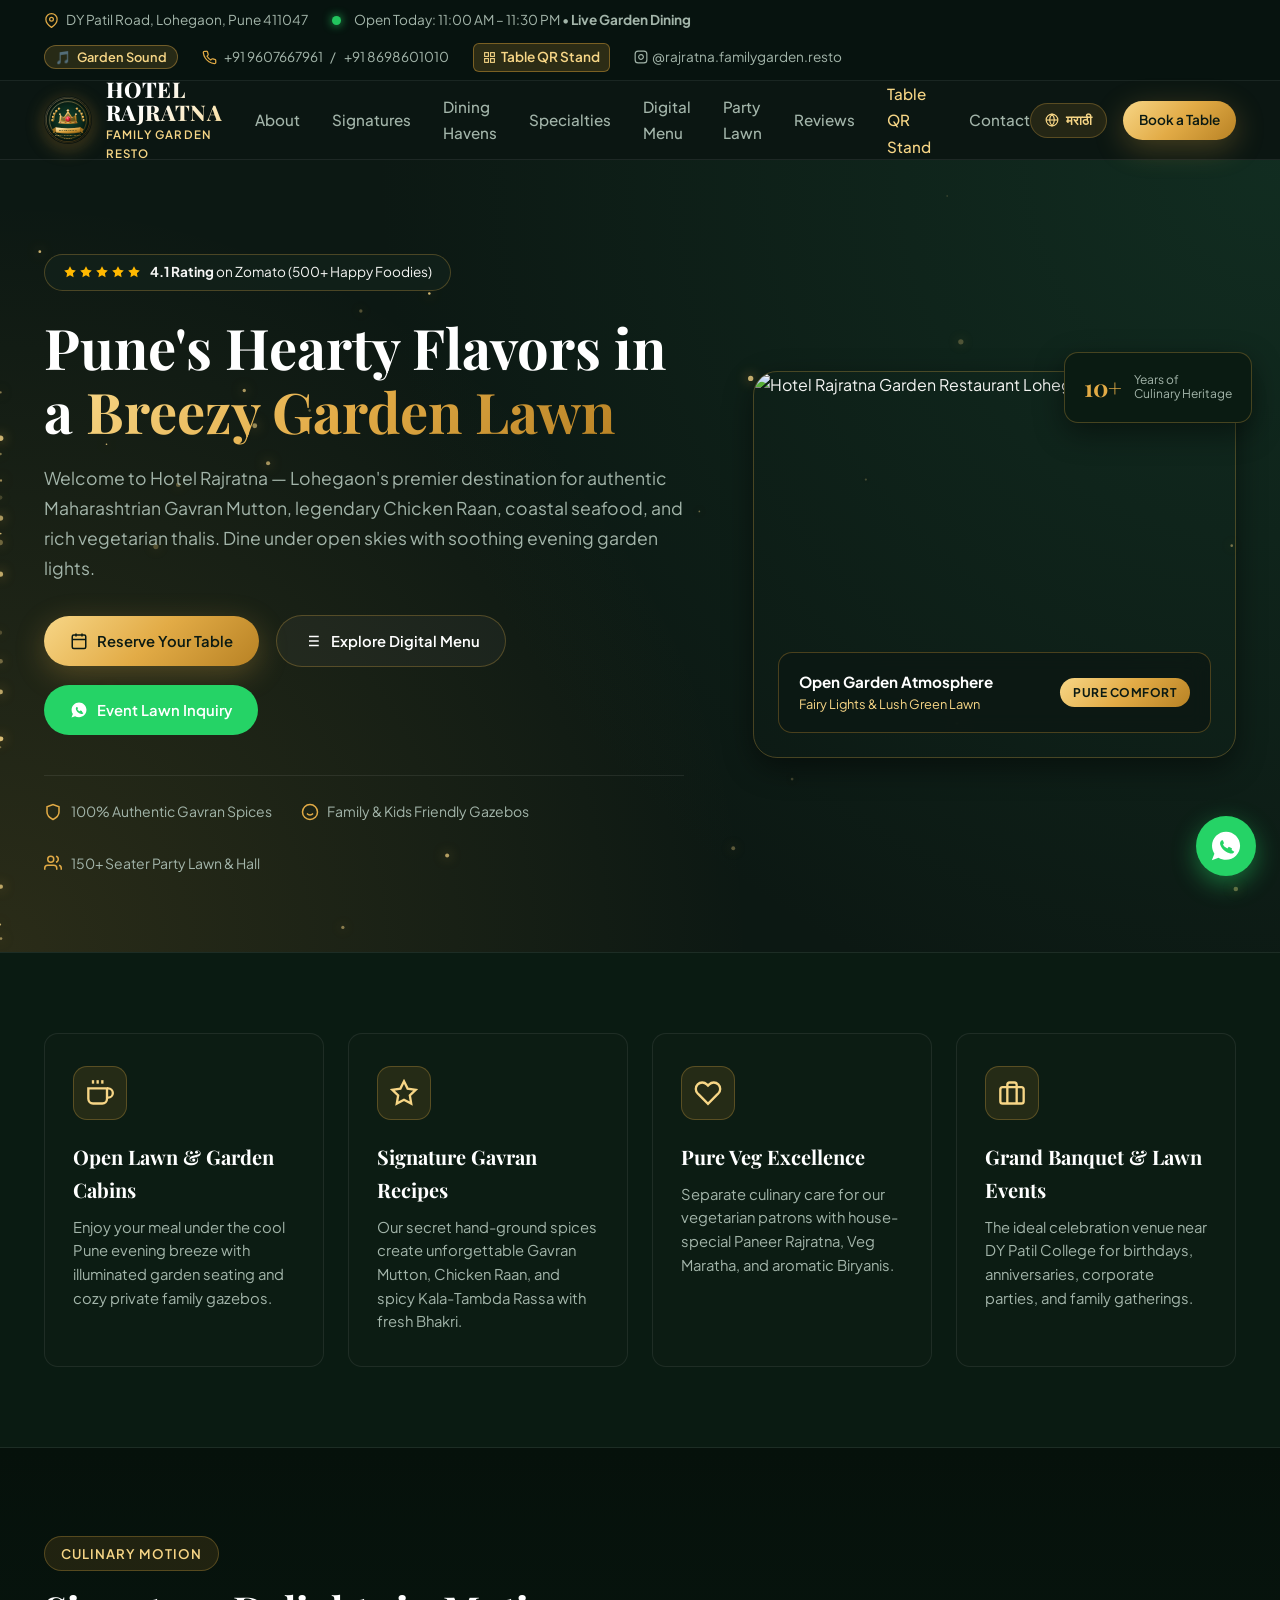
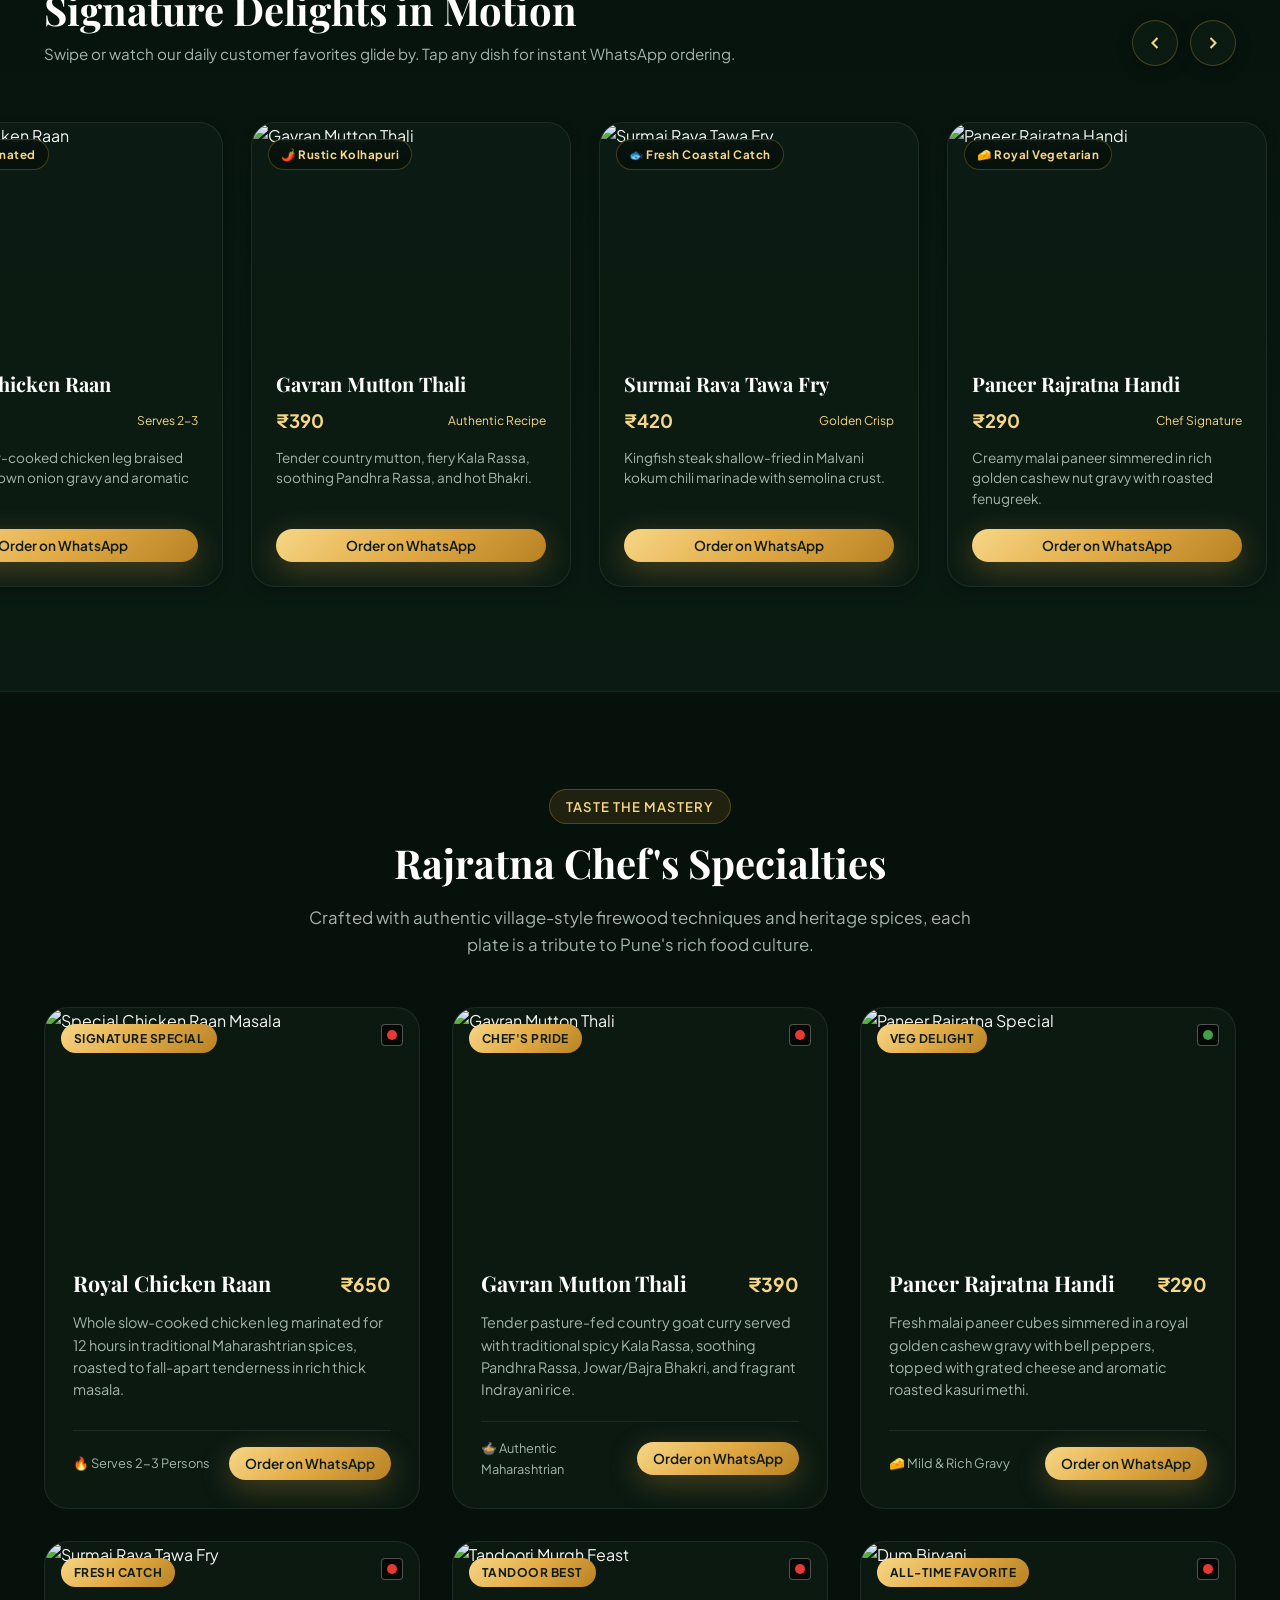
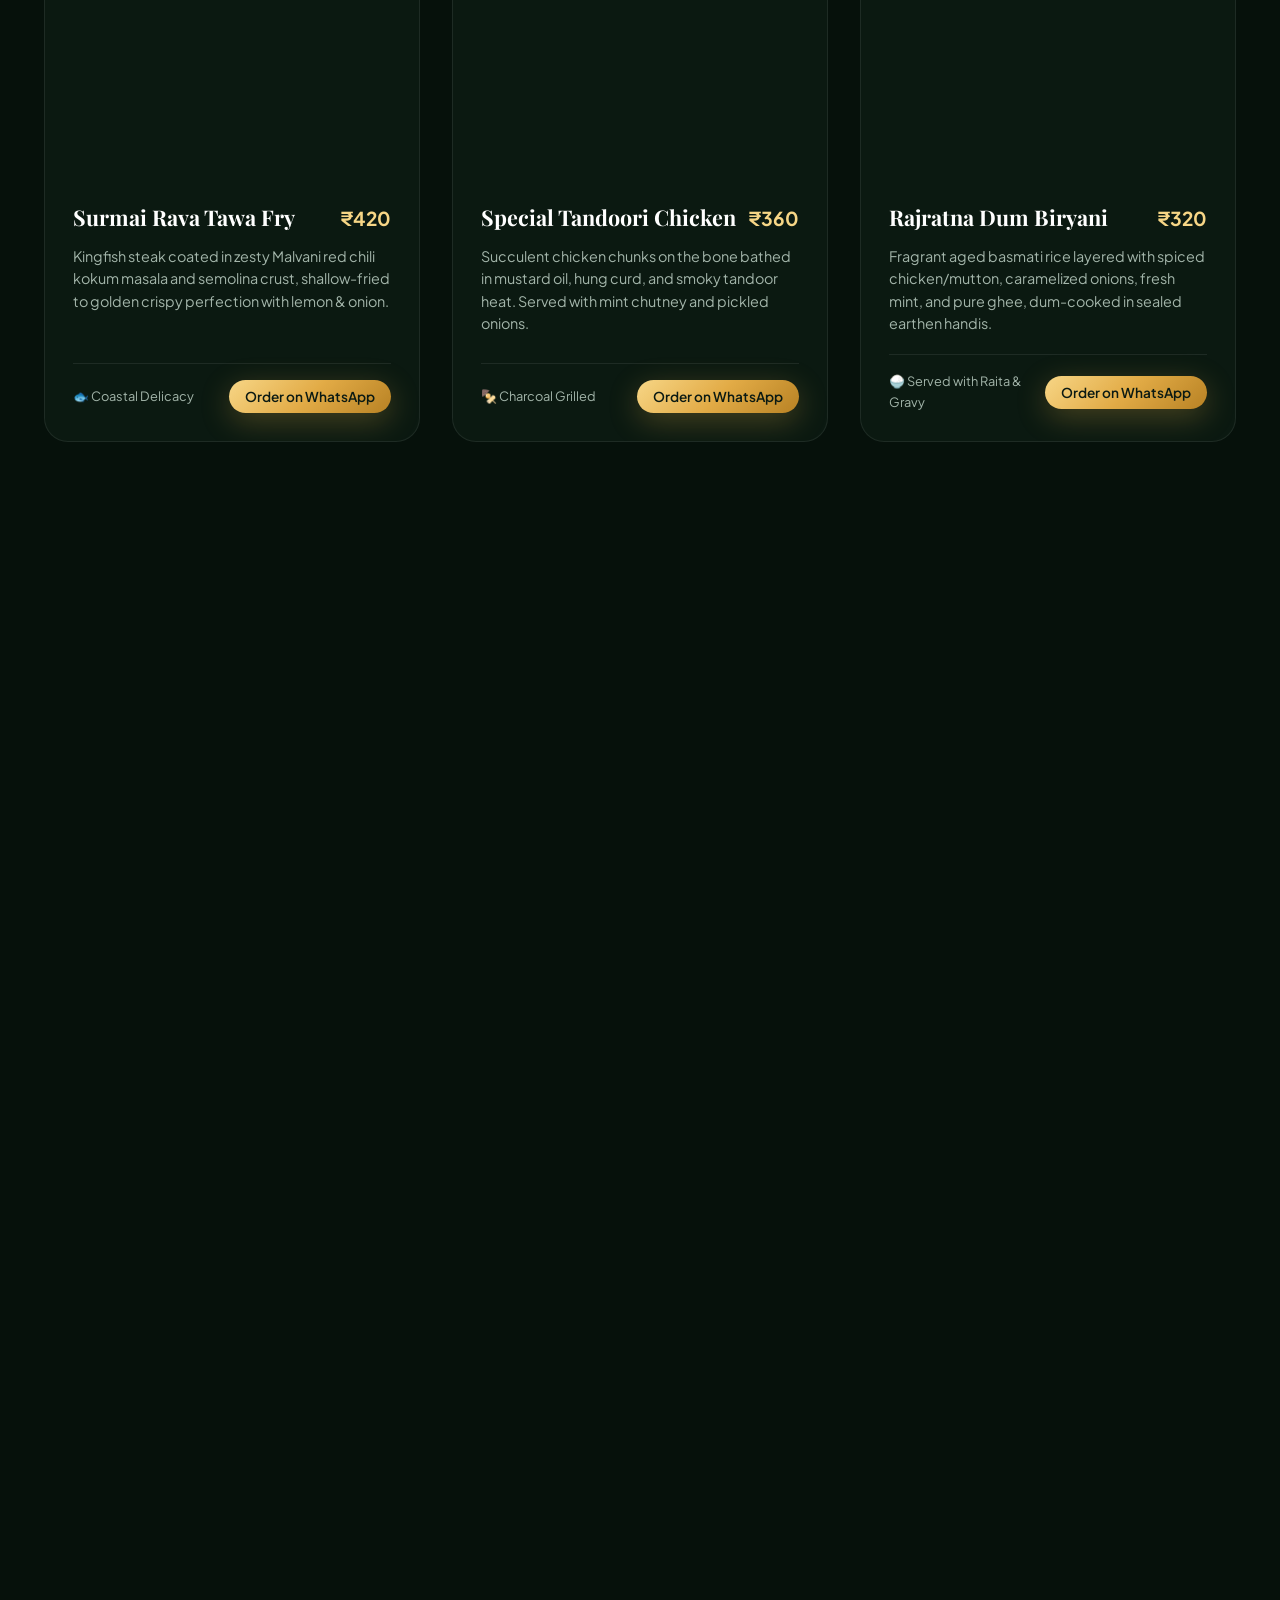
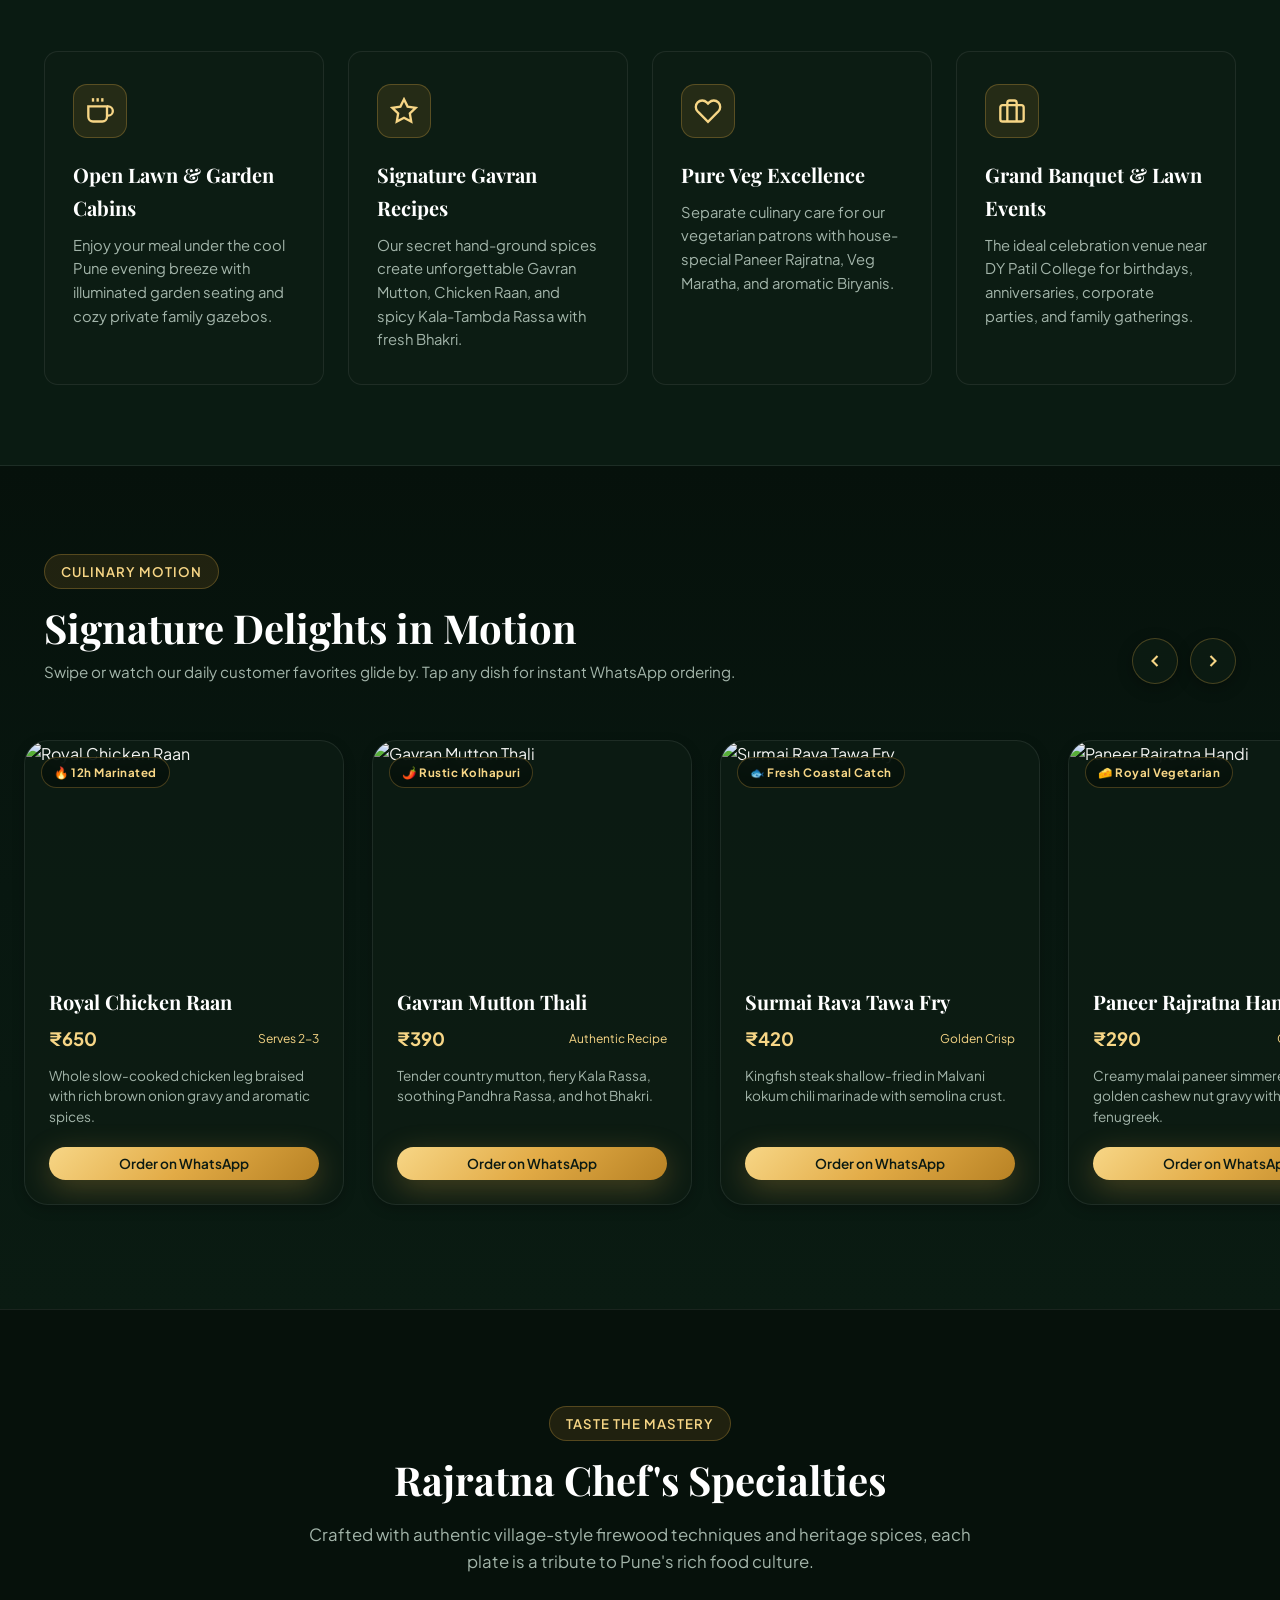
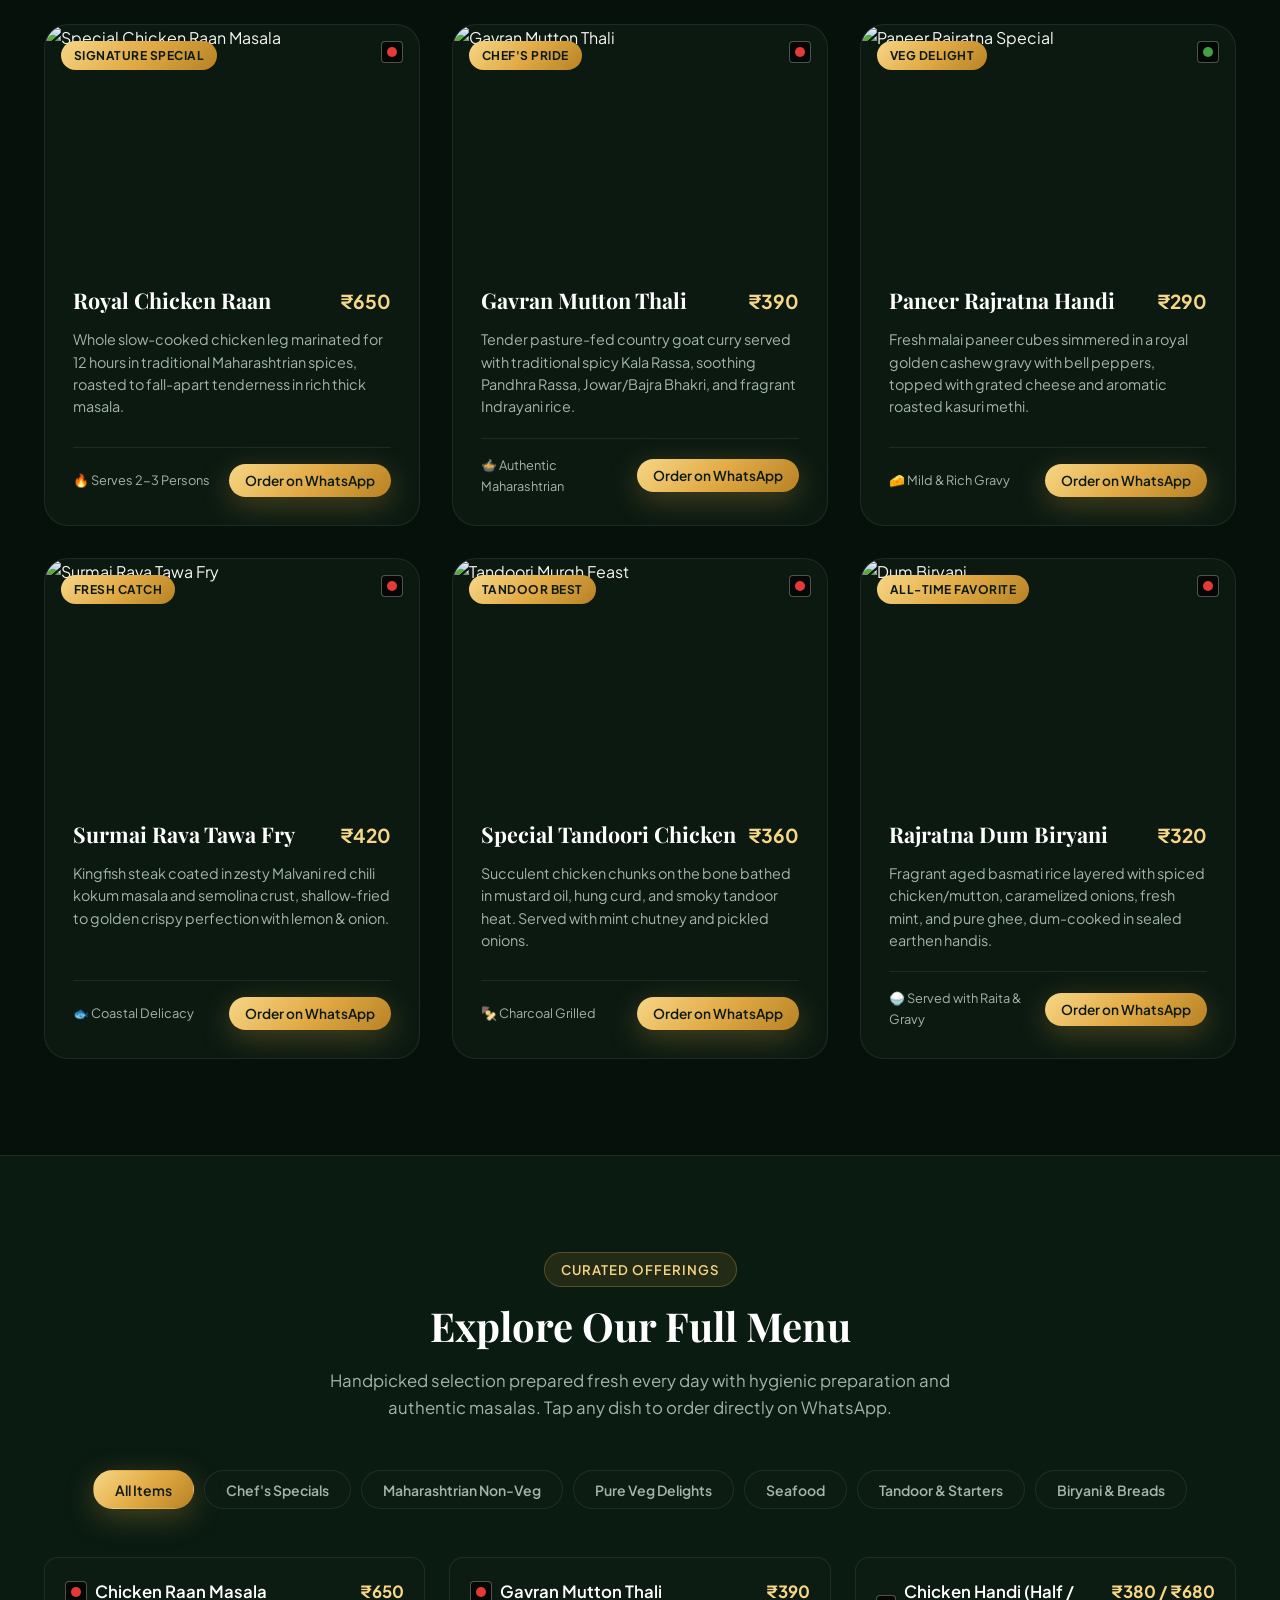
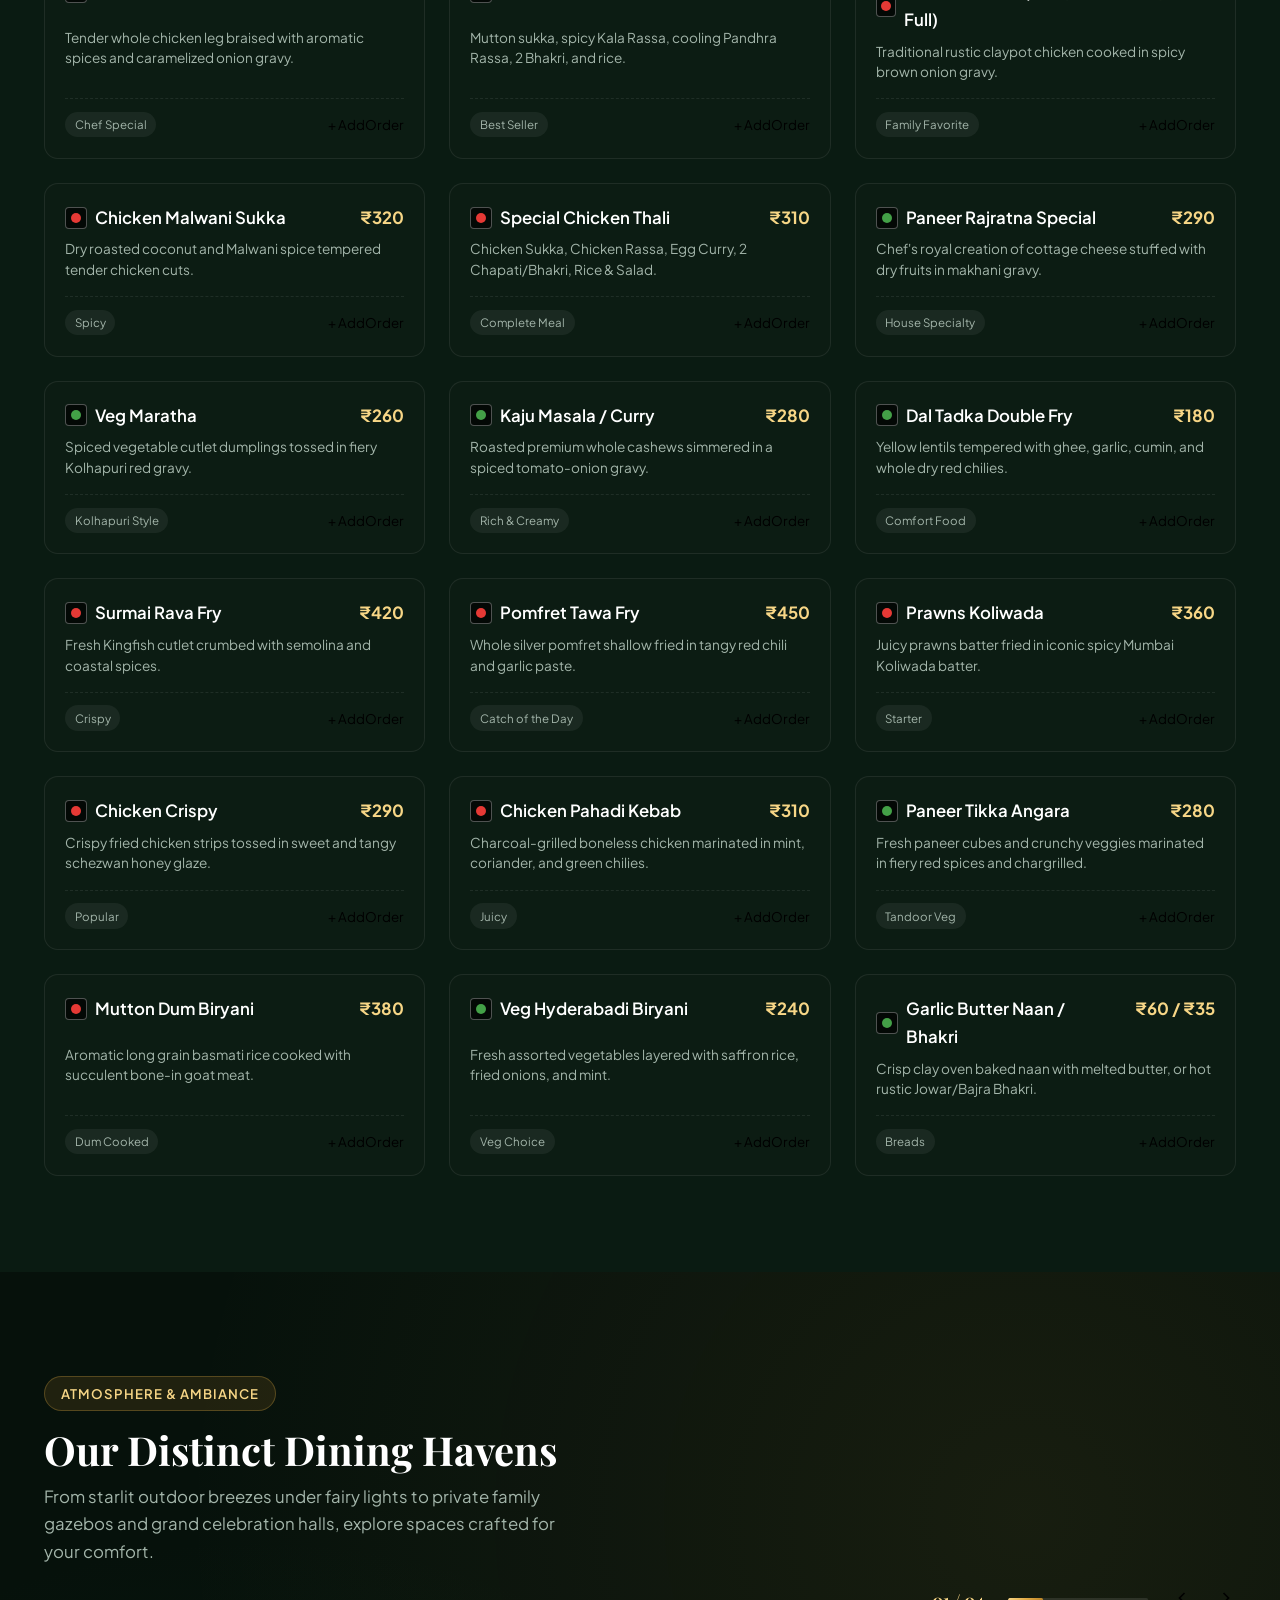
==== commit 4412eac4: "feat: enhance restaurant ambiance, brand crest logo, multi-dish table order tray, web audio garden s" ====
--- a/index.html
+++ b/index.html
@@ -67,11 +67,14 @@
           <span>DY Patil Road, Lohegaon, Pune 411047</span>
         </div>
         <div class="top-bar-item">
-          <svg width="15" height="15" viewBox="0 0 24 24" fill="none" stroke="currentColor" stroke-width="2"><circle cx="12" cy="12" r="10"></circle><polyline points="12 6 12 12 16 14"></polyline></svg>
-          <span>Open Daily: 11:00 AM – 11:30 PM</span>
+          <span class="status-pulse-dot"></span>
+          <span>Open Today: 11:00 AM – 11:30 PM • <strong>Live Garden Dining</strong></span>
         </div>
       </div>
       <div class="top-bar-right">
+        <button id="ambianceAudioBtn" class="ambiance-btn" aria-label="Toggle Garden Evening Ambiance" title="Click to play relaxing garden ambiance sound">
+          <span class="music-icon">🎵</span> <span class="ambiance-text">Garden Sound</span>
+        </button>
         <div class="top-bar-item">
           <svg width="15" height="15" viewBox="0 0 24 24" fill="none" stroke="currentColor" stroke-width="2"><path d="M22 16.92v3a2 2 0 0 1-2.18 2 19.79 19.79 0 0 1-8.63-3.07 19.5 19.5 0 0 1-6-6 19.79 19.79 0 0 1-3.07-8.67A2 2 0 0 1 4.11 2h3a2 2 0 0 1 2 1.72 12.84 12.84 0 0 0 .7 2.81 2 2 0 0 1-.45 2.11L8.09 9.91a16 16 0 0 0 6 6l1.27-1.27a2 2 0 0 1 2.11-.45 12.84 12.84 0 0 0 2.81.7A2 2 0 0 1 22 16.92z"></path></svg>
           <a href="tel:+919607667961" class="top-bar-link">+91 9607667961</a> / <a href="tel:+918698601010" class="top-bar-link">+91 8698601010</a>
@@ -94,19 +97,7 @@
       <a href="#" class="brand-logo">
         <div class="brand-icon">
           <!-- Royal Rajratna Crown & Gem Crest -->
-          <svg width="28" height="28" viewBox="0 0 40 40" fill="none" xmlns="http://www.w3.org/2000/svg">
-            <circle cx="20" cy="20" r="18.5" stroke="#092418" stroke-width="1.5" stroke-dasharray="2 2"/>
-            <circle cx="20" cy="20" r="16.5" stroke="#092418" stroke-width="1.2"/>
-            <path d="M10 24L12.5 14L16.5 19L20 11L23.5 19L27.5 14L30 24H10Z" fill="#092418"/>
-            <rect x="9.5" y="25" width="21" height="3" rx="1.5" fill="#092418"/>
-            <polygon points="20,14 22,18 20,22 18,18" fill="#d99f36"/>
-            <circle cx="12.5" cy="13" r="1.5" fill="#092418"/>
-            <circle cx="20" cy="10" r="1.8" fill="#092418"/>
-            <circle cx="27.5" cy="13" r="1.5" fill="#092418"/>
-            <circle cx="13" cy="26.5" r="0.9" fill="#f3c775"/>
-            <circle cx="20" cy="26.5" r="0.9" fill="#f3c775"/>
-            <circle cx="27" cy="26.5" r="0.9" fill="#f3c775"/>
-          </svg>
+          <img src="images/rajratna-logo.svg" alt="Hotel Rajratna Crest" width="46" height="46">
         </div>
         <div class="brand-info">
           <span class="brand-name">HOTEL RAJRATNA</span>
@@ -581,7 +572,7 @@
           <p class="item-desc">Tender whole chicken leg slow-braised with aromatic hand-ground spices and caramelized onion gravy.</p>
           <div class="item-bottom">
             <span class="item-tag-pill">Chef Special</span>
-            <button class="btn btn-outline btn-sm order-dish-btn" data-dish="Chicken Raan Masala" data-price="₹650">Order</button>
+            <div class=\"item-actions-group\"><button class=\"btn-tray-add add-tray-btn\" data-dish=\"Chicken Raan Masala\" data-price=\"₹650\">+ Add</button><button class=\"btn btn-outline btn-sm order-dish-btn\" data-dish=\"Chicken Raan Masala\" data-price=\"₹650\">Order</button></div>
           </div>
         </div>
 
@@ -597,7 +588,7 @@
           <p class="item-desc">Authentic village-style mutton sukka, spicy Kala Rassa, cooling Pandhra Rassa, 2 hot Bhakris, and Indrayani rice.</p>
           <div class="item-bottom">
             <span class="item-tag-pill">Best Seller</span>
-            <button class="btn btn-outline btn-sm order-dish-btn" data-dish="Gavran Mutton Thali" data-price="₹390">Order</button>
+            <div class=\"item-actions-group\"><button class=\"btn-tray-add add-tray-btn\" data-dish=\"Gavran Mutton Thali\" data-price=\"₹390\">+ Add</button><button class=\"btn btn-outline btn-sm order-dish-btn\" data-dish=\"Gavran Mutton Thali\" data-price=\"₹390\">Order</button></div>
           </div>
         </div>
 
@@ -613,7 +604,7 @@
           <p class="item-desc">Chicken Sukka, flavorful Chicken Rassa, Egg Curry, 2 Chapati/Bhakri, aromatic Rice & fresh koshimbir.</p>
           <div class="item-bottom">
             <span class="item-tag-pill">Complete Meal</span>
-            <button class="btn btn-outline btn-sm order-dish-btn" data-dish="Special Chicken Thali" data-price="₹310">Order</button>
+            <div class=\"item-actions-group\"><button class=\"btn-tray-add add-tray-btn\" data-dish=\"Special Chicken Thali\" data-price=\"₹310\">+ Add</button><button class=\"btn btn-outline btn-sm order-dish-btn\" data-dish=\"Special Chicken Thali\" data-price=\"₹310\">Order</button></div>
           </div>
         </div>
 
@@ -629,7 +620,7 @@
           <p class="item-desc">Chef's royal stuffed cottage cheese creation layered with dry fruits in a rich golden makhani gravy.</p>
           <div class="item-bottom">
             <span class="item-tag-pill">House Specialty</span>
-            <button class="btn btn-outline btn-sm order-dish-btn" data-dish="Paneer Rajratna Special" data-price="₹290">Order</button>
+            <div class=\"item-actions-group\"><button class=\"btn-tray-add add-tray-btn\" data-dish=\"Paneer Rajratna Special\" data-price=\"₹290\">+ Add</button><button class=\"btn btn-outline btn-sm order-dish-btn\" data-dish=\"Paneer Rajratna Special\" data-price=\"₹290\">Order</button></div>
           </div>
         </div>
 
@@ -645,7 +636,7 @@
           <p class="item-desc">Signature claypot chicken slow-simmered in rustic Maharashtrian spiced brown onion gravy.</p>
           <div class="item-bottom">
             <span class="item-tag-pill">Family Favorite</span>
-            <button class="btn btn-outline btn-sm order-dish-btn" data-dish="Chicken Handi" data-price="₹449">Order</button>
+            <div class=\"item-actions-group\"><button class=\"btn-tray-add add-tray-btn\" data-dish=\"Chicken Handi\" data-price=\"₹449\">+ Add</button><button class=\"btn btn-outline btn-sm order-dish-btn\" data-dish=\"Chicken Handi\" data-price=\"₹449\">Order</button></div>
           </div>
         </div>
 
@@ -661,7 +652,7 @@
           <p class="item-desc">Konkani coastal handi simmered with fresh roasted coconut paste, triphala, and authentic Malwani masala.</p>
           <div class="item-bottom">
             <span class="item-tag-pill">Malwani Special</span>
-            <button class="btn btn-outline btn-sm order-dish-btn" data-dish="Chicken Malwani Handi" data-price="₹499">Order</button>
+            <div class=\"item-actions-group\"><button class=\"btn-tray-add add-tray-btn\" data-dish=\"Chicken Malwani Handi\" data-price=\"₹499\">+ Add</button><button class=\"btn btn-outline btn-sm order-dish-btn\" data-dish=\"Chicken Malwani Handi\" data-price=\"₹499\">Order</button></div>
           </div>
         </div>
 
@@ -677,7 +668,7 @@
           <p class="item-desc">Grand sizzling assortment of Veg Manchurian, Paneer Chilly, Veg Crispy, and Golden Spring Rolls.</p>
           <div class="item-bottom">
             <span class="item-tag-pill">Grand Platter</span>
-            <button class="btn btn-outline btn-sm order-dish-btn" data-dish="Chinese Veg Platter" data-price="₹699">Order</button>
+            <div class=\"item-actions-group\"><button class=\"btn-tray-add add-tray-btn\" data-dish=\"Chinese Veg Platter\" data-price=\"₹699\">+ Add</button><button class=\"btn btn-outline btn-sm order-dish-btn\" data-dish=\"Chinese Veg Platter\" data-price=\"₹699\">Order</button></div>
           </div>
         </div>
 
@@ -693,7 +684,7 @@
           <p class="item-desc">Fiery tender chicken cuts simmered in authentic Kolhapuri red lavangi chili and poppy seed gravy.</p>
           <div class="item-bottom">
             <span class="item-tag-pill">Kolhapuri Fiery</span>
-            <button class="btn btn-outline btn-sm order-dish-btn" data-dish="Chicken Kolhapuri" data-price="₹349">Order</button>
+            <div class=\"item-actions-group\"><button class=\"btn-tray-add add-tray-btn\" data-dish=\"Chicken Kolhapuri\" data-price=\"₹349\">+ Add</button><button class=\"btn btn-outline btn-sm order-dish-btn\" data-dish=\"Chicken Kolhapuri\" data-price=\"₹349\">Order</button></div>
           </div>
         </div>
 
@@ -709,7 +700,7 @@
           <p class="item-desc">Boneless chicken slow-roasted in an iron kadai with thick caramelized onion, tomato, and whole roasted spices.</p>
           <div class="item-bottom">
             <span class="item-tag-pill">Pan Roasted</span>
-            <button class="btn btn-outline btn-sm order-dish-btn" data-dish="Chicken Bhuna" data-price="₹379">Order</button>
+            <div class=\"item-actions-group\"><button class=\"btn-tray-add add-tray-btn\" data-dish=\"Chicken Bhuna\" data-price=\"₹379\">+ Add</button><button class=\"btn btn-outline btn-sm order-dish-btn\" data-dish=\"Chicken Bhuna\" data-price=\"₹379\">Order</button></div>
           </div>
         </div>
 
@@ -725,7 +716,7 @@
           <p class="item-desc">Rich Mughlai-style chicken cooked in a luxurious cashew-nut, cream, and saffron spiced velvety golden gravy.</p>
           <div class="item-bottom">
             <span class="item-tag-pill">Royal Mughlai</span>
-            <button class="btn btn-outline btn-sm order-dish-btn" data-dish="Chicken Maharaja" data-price="₹399">Order</button>
+            <div class=\"item-actions-group\"><button class=\"btn-tray-add add-tray-btn\" data-dish=\"Chicken Maharaja\" data-price=\"₹399\">+ Add</button><button class=\"btn btn-outline btn-sm order-dish-btn\" data-dish=\"Chicken Maharaja\" data-price=\"₹399\">Order</button></div>
           </div>
         </div>
 
@@ -741,7 +732,7 @@
           <p class="item-desc">Charcoal-grilled tandoori chicken tikka pieces finished in an aromatic spiced buttery tomato-fenugreek gravy.</p>
           <div class="item-bottom">
             <span class="item-tag-pill">Tandoor Classic</span>
-            <button class="btn btn-outline btn-sm order-dish-btn" data-dish="Chicken Tikka Masala" data-price="₹379">Order</button>
+            <div class=\"item-actions-group\"><button class=\"btn-tray-add add-tray-btn\" data-dish=\"Chicken Tikka Masala\" data-price=\"₹379\">+ Add</button><button class=\"btn btn-outline btn-sm order-dish-btn\" data-dish=\"Chicken Tikka Masala\" data-price=\"₹379\">Order</button></div>
           </div>
         </div>
 
@@ -757,7 +748,7 @@
           <p class="item-desc">Succulent bone-in chicken cuts simmered together with spiced minced chicken (keema) in a hearty rich gravy.</p>
           <div class="item-bottom">
             <span class="item-tag-pill">Double Chicken</span>
-            <button class="btn btn-outline btn-sm order-dish-btn" data-dish="Chicken Rara Masala" data-price="₹399">Order</button>
+            <div class=\"item-actions-group\"><button class=\"btn-tray-add add-tray-btn\" data-dish=\"Chicken Rara Masala\" data-price=\"₹399\">+ Add</button><button class=\"btn btn-outline btn-sm order-dish-btn\" data-dish=\"Chicken Rara Masala\" data-price=\"₹399\">Order</button></div>
           </div>
         </div>
 
@@ -773,7 +764,7 @@
           <p class="item-desc">Spicy chicken curry finished with live charcoal 'dhungar' smoke and aromatic crushed cloves.</p>
           <div class="item-bottom">
             <span class="item-tag-pill">Smoked Charcoal</span>
-            <button class="btn btn-outline btn-sm order-dish-btn" data-dish="Chicken Angara Masala" data-price="₹429">Order</button>
+            <div class=\"item-actions-group\"><button class=\"btn-tray-add add-tray-btn\" data-dish=\"Chicken Angara Masala\" data-price=\"₹429\">+ Add</button><button class=\"btn btn-outline btn-sm order-dish-btn\" data-dish=\"Chicken Angara Masala\" data-price=\"₹429\">Order</button></div>
           </div>
         </div>
 
@@ -789,7 +780,7 @@
           <p class="item-desc">Exquisite chicken preparation cooked in a rich onion-cashew reduction with chef secret spices and egg garnish.</p>
           <div class="item-bottom">
             <span class="item-tag-pill">Chef Recipe</span>
-            <button class="btn btn-outline btn-sm order-dish-btn" data-dish="Chicken Lajawab" data-price="₹429">Order</button>
+            <div class=\"item-actions-group\"><button class=\"btn-tray-add add-tray-btn\" data-dish=\"Chicken Lajawab\" data-price=\"₹429\">+ Add</button><button class=\"btn btn-outline btn-sm order-dish-btn\" data-dish=\"Chicken Lajawab\" data-price=\"₹429\">Order</button></div>
           </div>
         </div>
 
@@ -805,7 +796,7 @@
           <p class="item-desc">Punjabi dhaba-style chicken simmered in generous white butter, crushed whole coriander, and kasuri methi.</p>
           <div class="item-bottom">
             <span class="item-tag-pill">Punjabi Style</span>
-            <button class="btn btn-outline btn-sm order-dish-btn" data-dish="Chicken Amritsari" data-price="₹449">Order</button>
+            <div class=\"item-actions-group\"><button class=\"btn-tray-add add-tray-btn\" data-dish=\"Chicken Amritsari\" data-price=\"₹449\">+ Add</button><button class=\"btn btn-outline btn-sm order-dish-btn\" data-dish=\"Chicken Amritsari\" data-price=\"₹449\">Order</button></div>
           </div>
         </div>
 
@@ -821,7 +812,7 @@
           <p class="item-desc">Juicy spiced chicken roll blanketed inside a delicate egg omelette, drenched in aromatic makhani gravy.</p>
           <div class="item-bottom">
             <span class="item-tag-pill">Egg Blanket</span>
-            <button class="btn btn-outline btn-sm order-dish-btn" data-dish="Chicken Patiyala" data-price="₹399">Order</button>
+            <div class=\"item-actions-group\"><button class=\"btn-tray-add add-tray-btn\" data-dish=\"Chicken Patiyala\" data-price=\"₹399\">+ Add</button><button class=\"btn btn-outline btn-sm order-dish-btn\" data-dish=\"Chicken Patiyala\" data-price=\"₹399\">Order</button></div>
           </div>
         </div>
 
@@ -837,7 +828,7 @@
           <p class="item-desc">Thick spicy caramelized onion masala clinging tightly onto succulent bone-in chicken cuts with fresh coriander.</p>
           <div class="item-bottom">
             <span class="item-tag-pill">Thick Masala</span>
-            <button class="btn btn-outline btn-sm order-dish-btn" data-dish="Chicken Lapeta" data-price="₹399">Order</button>
+            <div class=\"item-actions-group\"><button class=\"btn-tray-add add-tray-btn\" data-dish=\"Chicken Lapeta\" data-price=\"₹399\">+ Add</button><button class=\"btn btn-outline btn-sm order-dish-btn\" data-dish=\"Chicken Lapeta\" data-price=\"₹399\">Order</button></div>
           </div>
         </div>
 
@@ -853,7 +844,7 @@
           <p class="item-desc">Fragrant Lahori-style chicken stewed with coarse cracked black pepper, fresh ginger juliennes, and tomatoes.</p>
           <div class="item-bottom">
             <span class="item-tag-pill">Black Pepper</span>
-            <button class="btn btn-outline btn-sm order-dish-btn" data-dish="Chicken Lahori" data-price="₹369">Order</button>
+            <div class=\"item-actions-group\"><button class=\"btn-tray-add add-tray-btn\" data-dish=\"Chicken Lahori\" data-price=\"₹369\">+ Add</button><button class=\"btn btn-outline btn-sm order-dish-btn\" data-dish=\"Chicken Lahori\" data-price=\"₹369\">Order</button></div>
           </div>
         </div>
 
@@ -869,7 +860,7 @@
           <p class="item-desc">Smoky charred barbecue chicken chunks simmered in a bold, sweet-and-smoky spiced tomato barbecue gravy.</p>
           <div class="item-bottom">
             <span class="item-tag-pill">Smoky BBQ</span>
-            <button class="btn btn-outline btn-sm order-dish-btn" data-dish="Chicken BBQ Masala" data-price="₹449">Order</button>
+            <div class=\"item-actions-group\"><button class=\"btn-tray-add add-tray-btn\" data-dish=\"Chicken BBQ Masala\" data-price=\"₹449\">+ Add</button><button class=\"btn btn-outline btn-sm order-dish-btn\" data-dish=\"Chicken BBQ Masala\" data-price=\"₹449\">Order</button></div>
           </div>
         </div>
 
@@ -885,7 +876,7 @@
           <p class="item-desc">Dry roasted grated coconut, curry leaves, and Malwani spice tempered tender chicken cuts.</p>
           <div class="item-bottom">
             <span class="item-tag-pill">Coastal Dry</span>
-            <button class="btn btn-outline btn-sm order-dish-btn" data-dish="Chicken Malwani Sukka" data-price="₹320">Order</button>
+            <div class=\"item-actions-group\"><button class=\"btn-tray-add add-tray-btn\" data-dish=\"Chicken Malwani Sukka\" data-price=\"₹320\">+ Add</button><button class=\"btn btn-outline btn-sm order-dish-btn\" data-dish=\"Chicken Malwani Sukka\" data-price=\"₹320\">Order</button></div>
           </div>
         </div>
 
@@ -901,7 +892,7 @@
           <p class="item-desc">Spiced vegetable cutlet dumplings tossed in fiery Kolhapuri red gravy with fresh coriander.</p>
           <div class="item-bottom">
             <span class="item-tag-pill">Kolhapuri Style</span>
-            <button class="btn btn-outline btn-sm order-dish-btn" data-dish="Veg Maratha" data-price="₹260">Order</button>
+            <div class=\"item-actions-group\"><button class=\"btn-tray-add add-tray-btn\" data-dish=\"Veg Maratha\" data-price=\"₹260\">+ Add</button><button class=\"btn btn-outline btn-sm order-dish-btn\" data-dish=\"Veg Maratha\" data-price=\"₹260\">Order</button></div>
           </div>
         </div>
 
@@ -917,7 +908,7 @@
           <p class="item-desc">Roasted premium whole cashew nuts simmered in a rich spiced golden onion-tomato and melon seed gravy.</p>
           <div class="item-bottom">
             <span class="item-tag-pill">Rich & Nutty</span>
-            <button class="btn btn-outline btn-sm order-dish-btn" data-dish="Kaju Masala" data-price="₹280">Order</button>
+            <div class=\"item-actions-group\"><button class=\"btn-tray-add add-tray-btn\" data-dish=\"Kaju Masala\" data-price=\"₹280\">+ Add</button><button class=\"btn btn-outline btn-sm order-dish-btn\" data-dish=\"Kaju Masala\" data-price=\"₹280\">Order</button></div>
           </div>
         </div>
 
@@ -933,7 +924,7 @@
           <p class="item-desc">Yellow toor dal tempered twice with pure desi ghee, burnt garlic, cumin seeds, and whole dry red chilies.</p>
           <div class="item-bottom">
             <span class="item-tag-pill">Comfort Food</span>
-            <button class="btn btn-outline btn-sm order-dish-btn" data-dish="Dal Tadka Double Fry" data-price="₹180">Order</button>
+            <div class=\"item-actions-group\"><button class=\"btn-tray-add add-tray-btn\" data-dish=\"Dal Tadka Double Fry\" data-price=\"₹180\">+ Add</button><button class=\"btn btn-outline btn-sm order-dish-btn\" data-dish=\"Dal Tadka Double Fry\" data-price=\"₹180\">Order</button></div>
           </div>
         </div>
 
@@ -949,7 +940,7 @@
           <p class="item-desc">Soft cottage cheese cubes cooked in traditional rustic earthenware handi with rich spiced tomato-onion gravy.</p>
           <div class="item-bottom">
             <span class="item-tag-pill">Family Favorite</span>
-            <button class="btn btn-outline btn-sm order-dish-btn" data-dish="Paneer Handi" data-price="₹290">Order</button>
+            <div class=\"item-actions-group\"><button class=\"btn-tray-add add-tray-btn\" data-dish=\"Paneer Handi\" data-price=\"₹290\">+ Add</button><button class=\"btn btn-outline btn-sm order-dish-btn\" data-dish=\"Paneer Handi\" data-price=\"₹290\">Order</button></div>
           </div>
         </div>
 
@@ -965,7 +956,7 @@
           <p class="item-desc">Crisp minced vegetable dumplings tossed with ginger, garlic, green chilies, scallions, and dark soy.</p>
           <div class="item-bottom">
             <span class="item-tag-pill">Popular</span>
-            <button class="btn btn-outline btn-sm order-dish-btn" data-dish="Veg Manchurian" data-price="₹249">Order</button>
+            <div class=\"item-actions-group\"><button class=\"btn-tray-add add-tray-btn\" data-dish=\"Veg Manchurian\" data-price=\"₹249\">+ Add</button><button class=\"btn btn-outline btn-sm order-dish-btn\" data-dish=\"Veg Manchurian\" data-price=\"₹249\">Order</button></div>
           </div>
         </div>
 
@@ -981,7 +972,7 @@
           <p class="item-desc">Crunchy spiced vegetable florets tempered with fresh curry leaves, mustard seeds, and curd glaze.</p>
           <div class="item-bottom">
             <span class="item-tag-pill">Crispy & Spicy</span>
-            <button class="btn btn-outline btn-sm order-dish-btn" data-dish="Veg 65" data-price="₹249">Order</button>
+            <div class=\"item-actions-group\"><button class=\"btn-tray-add add-tray-btn\" data-dish=\"Veg 65\" data-price=\"₹249\">+ Add</button><button class=\"btn btn-outline btn-sm order-dish-btn\" data-dish=\"Veg 65\" data-price=\"₹249\">Order</button></div>
           </div>
         </div>
 
@@ -997,7 +988,7 @@
           <p class="item-desc">Crispy garden vegetables stir-fried in authentic Sichuan pepper and spicy garlic chili sauce.</p>
           <div class="item-bottom">
             <span class="item-tag-pill">Sichuan Heat</span>
-            <button class="btn btn-outline btn-sm order-dish-btn" data-dish="Veg Schezwan Dry" data-price="₹259">Order</button>
+            <div class=\"item-actions-group\"><button class=\"btn-tray-add add-tray-btn\" data-dish=\"Veg Schezwan Dry\" data-price=\"₹259\">+ Add</button><button class=\"btn btn-outline btn-sm order-dish-btn\" data-dish=\"Veg Schezwan Dry\" data-price=\"₹259\">Order</button></div>
           </div>
         </div>
 
@@ -1013,7 +1004,7 @@
           <p class="item-desc">Shredded mixed vegetables fried to golden crispness and tossed in sweet, tangy, and spicy chili glaze.</p>
           <div class="item-bottom">
             <span class="item-tag-pill">Best Seller</span>
-            <button class="btn btn-outline btn-sm order-dish-btn" data-dish="Veg Crispy" data-price="₹289">Order</button>
+            <div class=\"item-actions-group\"><button class=\"btn-tray-add add-tray-btn\" data-dish=\"Veg Crispy\" data-price=\"₹289\">+ Add</button><button class=\"btn btn-outline btn-sm order-dish-btn\" data-dish=\"Veg Crispy\" data-price=\"₹289\">Order</button></div>
           </div>
         </div>
 
@@ -1029,7 +1020,7 @@
           <p class="item-desc">Crispy delicate pastry wraps packed with seasoned wok-tossed cabbage, carrots, bell peppers, and scallions.</p>
           <div class="item-bottom">
             <span class="item-tag-pill">Golden Crisp</span>
-            <button class="btn btn-outline btn-sm order-dish-btn" data-dish="Veg Spring Roll" data-price="₹299">Order</button>
+            <div class=\"item-actions-group\"><button class=\"btn-tray-add add-tray-btn\" data-dish=\"Veg Spring Roll\" data-price=\"₹299\">+ Add</button><button class=\"btn btn-outline btn-sm order-dish-btn\" data-dish=\"Veg Spring Roll\" data-price=\"₹299\">Order</button></div>
           </div>
         </div>
 
@@ -1045,7 +1036,7 @@
           <p class="item-desc">Soft paneer cubes wok-tossed with crisp bell peppers, diced onions, green chilies, and light soy.</p>
           <div class="item-bottom">
             <span class="item-tag-pill">All-Time Favorite</span>
-            <button class="btn btn-outline btn-sm order-dish-btn" data-dish="Paneer Chilly" data-price="₹289">Order</button>
+            <div class=\"item-actions-group\"><button class=\"btn-tray-add add-tray-btn\" data-dish=\"Paneer Chilly\" data-price=\"₹289\">+ Add</button><button class=\"btn btn-outline btn-sm order-dish-btn\" data-dish=\"Paneer Chilly\" data-price=\"₹289\">Order</button></div>
           </div>
         </div>
 
@@ -1061,7 +1052,7 @@
           <p class="item-desc">Golden batter-fried paneer cubes in savory Manchurian sauce with chopped spring onion greens.</p>
           <div class="item-bottom">
             <span class="item-tag-pill">Indo-Chinese</span>
-            <button class="btn btn-outline btn-sm order-dish-btn" data-dish="Paneer Manchurian" data-price="₹289">Order</button>
+            <div class=\"item-actions-group\"><button class=\"btn-tray-add add-tray-btn\" data-dish=\"Paneer Manchurian\" data-price=\"₹289\">+ Add</button><button class=\"btn btn-outline btn-sm order-dish-btn\" data-dish=\"Paneer Manchurian\" data-price=\"₹289\">Order</button></div>
           </div>
         </div>
 
@@ -1077,7 +1068,7 @@
           <p class="item-desc">Paneer batons coated in spicy batter, fried crisp and tossed with yogurt, curry leaves, and green chilies.</p>
           <div class="item-bottom">
             <span class="item-tag-pill">Spicy Starter</span>
-            <button class="btn btn-outline btn-sm order-dish-btn" data-dish="Paneer 65" data-price="₹299">Order</button>
+            <div class=\"item-actions-group\"><button class=\"btn-tray-add add-tray-btn\" data-dish=\"Paneer 65\" data-price=\"₹299\">+ Add</button><button class=\"btn btn-outline btn-sm order-dish-btn\" data-dish=\"Paneer 65\" data-price=\"₹299\">Order</button></div>
           </div>
         </div>
 
@@ -1093,7 +1084,7 @@
           <p class="item-desc">Grilled cottage cheese skewers coated in rich, nutty Indonesian-style peanut satay sauce.</p>
           <div class="item-bottom">
             <span class="item-tag-pill">Oriental Satay</span>
-            <button class="btn btn-outline btn-sm order-dish-btn" data-dish="Paneer Satay Sauce" data-price="₹349">Order</button>
+            <div class=\"item-actions-group\"><button class=\"btn-tray-add add-tray-btn\" data-dish=\"Paneer Satay Sauce\" data-price=\"₹349\">+ Add</button><button class=\"btn btn-outline btn-sm order-dish-btn\" data-dish=\"Paneer Satay Sauce\" data-price=\"₹349\">Order</button></div>
           </div>
         </div>
 
@@ -1109,7 +1100,7 @@
           <p class="item-desc">Paneer chunks sizzling on a smoking hot iron platter with fiery bell pepper chili reduction.</p>
           <div class="item-bottom">
             <span class="item-tag-pill">Sizzling Platter</span>
-            <button class="btn btn-outline btn-sm order-dish-btn" data-dish="Paneer Hot Pan" data-price="₹349">Order</button>
+            <div class=\"item-actions-group\"><button class=\"btn-tray-add add-tray-btn\" data-dish=\"Paneer Hot Pan\" data-price=\"₹349\">+ Add</button><button class=\"btn btn-outline btn-sm order-dish-btn\" data-dish=\"Paneer Hot Pan\" data-price=\"₹349\">Order</button></div>
           </div>
         </div>
 
@@ -1125,7 +1116,7 @@
           <p class="item-desc">Finger-cut paneer fried extra crispy and tossed in sweet & spicy red schezwan chili sauce.</p>
           <div class="item-bottom">
             <span class="item-tag-pill">Crunchy Paneer</span>
-            <button class="btn btn-outline btn-sm order-dish-btn" data-dish="Paneer Crispy" data-price="₹299">Order</button>
+            <div class=\"item-actions-group\"><button class=\"btn-tray-add add-tray-btn\" data-dish=\"Paneer Crispy\" data-price=\"₹299\">+ Add</button><button class=\"btn btn-outline btn-sm order-dish-btn\" data-dish=\"Paneer Crispy\" data-price=\"₹299\">Order</button></div>
           </div>
         </div>
 
@@ -1141,7 +1132,7 @@
           <p class="item-desc">Fresh button mushrooms tossed with crunchy capsicum, sliced onions, garlic, and dark soy.</p>
           <div class="item-bottom">
             <span class="item-tag-pill">Mushroom Starter</span>
-            <button class="btn btn-outline btn-sm order-dish-btn" data-dish="Mushroom Chilly" data-price="₹279">Order</button>
+            <div class=\"item-actions-group\"><button class=\"btn-tray-add add-tray-btn\" data-dish=\"Mushroom Chilly\" data-price=\"₹279\">+ Add</button><button class=\"btn btn-outline btn-sm order-dish-btn\" data-dish=\"Mushroom Chilly\" data-price=\"₹279\">Order</button></div>
           </div>
         </div>
 
@@ -1157,7 +1148,7 @@
           <p class="item-desc">Crisp fried whole button mushrooms tossed in aromatic garlic-coriander Manchurian reduction.</p>
           <div class="item-bottom">
             <span class="item-tag-pill">Savory Garlic</span>
-            <button class="btn btn-outline btn-sm order-dish-btn" data-dish="Mushroom Manchurian" data-price="₹279">Order</button>
+            <div class=\"item-actions-group\"><button class=\"btn-tray-add add-tray-btn\" data-dish=\"Mushroom Manchurian\" data-price=\"₹279\">+ Add</button><button class=\"btn btn-outline btn-sm order-dish-btn\" data-dish=\"Mushroom Manchurian\" data-price=\"₹279\">Order</button></div>
           </div>
         </div>
 
@@ -1173,7 +1164,7 @@
           <p class="item-desc">Spiced button mushrooms fried to perfection and tossed in South Indian street-style tempering.</p>
           <div class="item-bottom">
             <span class="item-tag-pill">Crispy Bites</span>
-            <button class="btn btn-outline btn-sm order-dish-btn" data-dish="Mushroom 65" data-price="₹289">Order</button>
+            <div class=\"item-actions-group\"><button class=\"btn-tray-add add-tray-btn\" data-dish=\"Mushroom 65\" data-price=\"₹289\">+ Add</button><button class=\"btn btn-outline btn-sm order-dish-btn\" data-dish=\"Mushroom 65\" data-price=\"₹289\">Order</button></div>
           </div>
         </div>
 
@@ -1189,7 +1180,7 @@
           <p class="item-desc">Crisp cauliflower florets coated in seasoned batter, fried crunchy and tossed in soy-garlic glaze.</p>
           <div class="item-bottom">
             <span class="item-tag-pill">Classic Gobi</span>
-            <button class="btn btn-outline btn-sm order-dish-btn" data-dish="Gobi Manchurian" data-price="₹249">Order</button>
+            <div class=\"item-actions-group\"><button class=\"btn-tray-add add-tray-btn\" data-dish=\"Gobi Manchurian\" data-price=\"₹249\">+ Add</button><button class=\"btn btn-outline btn-sm order-dish-btn\" data-dish=\"Gobi Manchurian\" data-price=\"₹249\">Order</button></div>
           </div>
         </div>
 
@@ -1205,7 +1196,7 @@
           <p class="item-desc">Tender young baby corn spears batter-fried and tossed with fresh peppers, onions, and red chili sauce.</p>
           <div class="item-bottom">
             <span class="item-tag-pill">Crunchy Corn</span>
-            <button class="btn btn-outline btn-sm order-dish-btn" data-dish="Baby Corn Chilly" data-price="₹269">Order</button>
+            <div class=\"item-actions-group\"><button class=\"btn-tray-add add-tray-btn\" data-dish=\"Baby Corn Chilly\" data-price=\"₹269\">+ Add</button><button class=\"btn btn-outline btn-sm order-dish-btn\" data-dish=\"Baby Corn Chilly\" data-price=\"₹269\">Order</button></div>
           </div>
         </div>
 
@@ -1221,7 +1212,7 @@
           <p class="item-desc">Aromatic long-grain basmati wok-tossed with shredded chicken, scrambled eggs, and spring onion greens.</p>
           <div class="item-bottom">
             <span class="item-tag-pill">Classic Wok</span>
-            <button class="btn btn-outline btn-sm order-dish-btn" data-dish="Chicken Fried Rice" data-price="₹289">Order</button>
+            <div class=\"item-actions-group\"><button class=\"btn-tray-add add-tray-btn\" data-dish=\"Chicken Fried Rice\" data-price=\"₹289\">+ Add</button><button class=\"btn btn-outline btn-sm order-dish-btn\" data-dish=\"Chicken Fried Rice\" data-price=\"₹289\">Order</button></div>
           </div>
         </div>
 
@@ -1237,7 +1228,7 @@
           <p class="item-desc">Fiery wok-fried rice tossed with tender chicken, eggs, and authentic spicy Sichuan pepper paste.</p>
           <div class="item-bottom">
             <span class="item-tag-pill">Fiery Schezwan</span>
-            <button class="btn btn-outline btn-sm order-dish-btn" data-dish="Chicken Schezwan Fried Rice" data-price="₹299">Order</button>
+            <div class=\"item-actions-group\"><button class=\"btn-tray-add add-tray-btn\" data-dish=\"Chicken Schezwan Fried Rice\" data-price=\"₹299\">+ Add</button><button class=\"btn btn-outline btn-sm order-dish-btn\" data-dish=\"Chicken Schezwan Fried Rice\" data-price=\"₹299\">Order</button></div>
           </div>
         </div>
 
@@ -1253,7 +1244,7 @@
           <p class="item-desc">Fragrant yellow fried rice tossed with chicken, seasonal vegetables, cashew bits, and mild curry spices.</p>
           <div class="item-bottom">
             <span class="item-tag-pill">Golden Curried</span>
-            <button class="btn btn-outline btn-sm order-dish-btn" data-dish="Chicken Singapore Rice" data-price="₹299">Order</button>
+            <div class=\"item-actions-group\"><button class=\"btn-tray-add add-tray-btn\" data-dish=\"Chicken Singapore Rice\" data-price=\"₹299\">+ Add</button><button class=\"btn btn-outline btn-sm order-dish-btn\" data-dish=\"Chicken Singapore Rice\" data-price=\"₹299\">Order</button></div>
           </div>
         </div>
 
@@ -1269,7 +1260,7 @@
           <p class="item-desc">Savory Hong Kong street-style wok rice with shredded chicken, dried chilies, and light oyster soy.</p>
           <div class="item-bottom">
             <span class="item-tag-pill">Hong Kong Soy</span>
-            <button class="btn btn-outline btn-sm order-dish-btn" data-dish="Chicken Hong Kong Rice" data-price="₹299">Order</button>
+            <div class=\"item-actions-group\"><button class=\"btn-tray-add add-tray-btn\" data-dish=\"Chicken Hong Kong Rice\" data-price=\"₹299\">+ Add</button><button class=\"btn btn-outline btn-sm order-dish-btn\" data-dish=\"Chicken Hong Kong Rice\" data-price=\"₹299\">Order</button></div>
           </div>
         </div>
 
@@ -1285,7 +1276,7 @@
           <p class="item-desc">Aromatic wok rice deeply infused with golden toasted burnt garlic crisps, chicken, and spring onions.</p>
           <div class="item-bottom">
             <span class="item-tag-pill">Burnt Garlic</span>
-            <button class="btn btn-outline btn-sm order-dish-btn" data-dish="Chicken Burnt Garlic Fried Rice" data-price="₹299">Order</button>
+            <div class=\"item-actions-group\"><button class=\"btn-tray-add add-tray-btn\" data-dish=\"Chicken Burnt Garlic Fried Rice\" data-price=\"₹299\">+ Add</button><button class=\"btn btn-outline btn-sm order-dish-btn\" data-dish=\"Chicken Burnt Garlic Fried Rice\" data-price=\"₹299\">Order</button></div>
           </div>
         </div>
 
@@ -1301,7 +1292,7 @@
           <p class="item-desc">Legendary combo of chicken fried rice, hakka noodles, loaded schezwan chicken gravy, and fried egg.</p>
           <div class="item-bottom">
             <span class="item-tag-pill">Triple Feast</span>
-            <button class="btn btn-outline btn-sm order-dish-btn" data-dish="Chicken Triple Schezwan Rice" data-price="₹399">Order</button>
+            <div class=\"item-actions-group\"><button class=\"btn-tray-add add-tray-btn\" data-dish=\"Chicken Triple Schezwan Rice\" data-price=\"₹399\">+ Add</button><button class=\"btn btn-outline btn-sm order-dish-btn\" data-dish=\"Chicken Triple Schezwan Rice\" data-price=\"₹399\">Order</button></div>
           </div>
         </div>
 
@@ -1317,7 +1308,7 @@
           <p class="item-desc">Fresh juicy prawns wok-tossed with fragrant basmati rice, farm eggs, scallions, and light seasoning.</p>
           <div class="item-bottom">
             <span class="item-tag-pill">Fresh Prawns</span>
-            <button class="btn btn-outline btn-sm order-dish-btn" data-dish="Prawns Fried Rice" data-price="₹449">Order</button>
+            <div class=\"item-actions-group\"><button class=\"btn-tray-add add-tray-btn\" data-dish=\"Prawns Fried Rice\" data-price=\"₹449\">+ Add</button><button class=\"btn btn-outline btn-sm order-dish-btn\" data-dish=\"Prawns Fried Rice\" data-price=\"₹449\">Order</button></div>
           </div>
         </div>
 
@@ -1333,7 +1324,7 @@
           <p class="item-desc">Tender ocean prawns and wok-tossed basmati rice tossed in fiery chili-garlic schezwan sauce.</p>
           <div class="item-bottom">
             <span class="item-tag-pill">Spicy Seafood</span>
-            <button class="btn btn-outline btn-sm order-dish-btn" data-dish="Prawns Schezwan Fried Rice" data-price="₹449">Order</button>
+            <div class=\"item-actions-group\"><button class=\"btn-tray-add add-tray-btn\" data-dish=\"Prawns Schezwan Fried Rice\" data-price=\"₹449\">+ Add</button><button class=\"btn btn-outline btn-sm order-dish-btn\" data-dish=\"Prawns Schezwan Fried Rice\" data-price=\"₹449\">Order</button></div>
           </div>
         </div>
 
@@ -1349,7 +1340,7 @@
           <p class="item-desc">Grand three-in-one feast loaded with juicy sea prawns, tender chicken chunks, and farm eggs in basmati rice.</p>
           <div class="item-bottom">
             <span class="item-tag-pill">Chef Special Mix</span>
-            <button class="btn btn-outline btn-sm order-dish-btn" data-dish="Non-Veg Mix Fried Rice" data-price="₹499">Order</button>
+            <div class=\"item-actions-group\"><button class=\"btn-tray-add add-tray-btn\" data-dish=\"Non-Veg Mix Fried Rice\" data-price=\"₹499\">+ Add</button><button class=\"btn btn-outline btn-sm order-dish-btn\" data-dish=\"Non-Veg Mix Fried Rice\" data-price=\"₹499\">Order</button></div>
           </div>
         </div>
 
@@ -1365,7 +1356,7 @@
           <p class="item-desc">Thin wheat noodles stir-fried in a roaring wok with shredded chicken, crisp cabbage, carrots, and light soy.</p>
           <div class="item-bottom">
             <span class="item-tag-pill">Classic Noodles</span>
-            <button class="btn btn-outline btn-sm order-dish-btn" data-dish="Chicken Hakka Noodles" data-price="₹289">Order</button>
+            <div class=\"item-actions-group\"><button class=\"btn-tray-add add-tray-btn\" data-dish=\"Chicken Hakka Noodles\" data-price=\"₹289\">+ Add</button><button class=\"btn btn-outline btn-sm order-dish-btn\" data-dish=\"Chicken Hakka Noodles\" data-price=\"₹289\">Order</button></div>
           </div>
         </div>
 
@@ -1381,7 +1372,7 @@
           <p class="item-desc">Spicy wok noodles tossed with chicken strips, crunchy bell peppers, and zesty house-made schezwan sauce.</p>
           <div class="item-bottom">
             <span class="item-tag-pill">Spicy Sichuan</span>
-            <button class="btn btn-outline btn-sm order-dish-btn" data-dish="Chicken Schezwan Noodles" data-price="₹299">Order</button>
+            <div class=\"item-actions-group\"><button class=\"btn-tray-add add-tray-btn\" data-dish=\"Chicken Schezwan Noodles\" data-price=\"₹299\">+ Add</button><button class=\"btn btn-outline btn-sm order-dish-btn\" data-dish=\"Chicken Schezwan Noodles\" data-price=\"₹299\">Order</button></div>
           </div>
         </div>
 
@@ -1397,7 +1388,7 @@
           <p class="item-desc">Thin noodles tossed with tender chicken, spring veggies, and mild turmeric-coriander curry seasoning.</p>
           <div class="item-bottom">
             <span class="item-tag-pill">Curried Flavor</span>
-            <button class="btn btn-outline btn-sm order-dish-btn" data-dish="Chicken Singapore Noodles" data-price="₹299">Order</button>
+            <div class=\"item-actions-group\"><button class=\"btn-tray-add add-tray-btn\" data-dish=\"Chicken Singapore Noodles\" data-price=\"₹299\">+ Add</button><button class=\"btn btn-outline btn-sm order-dish-btn\" data-dish=\"Chicken Singapore Noodles\" data-price=\"₹299\">Order</button></div>
           </div>
         </div>
 
@@ -1413,7 +1404,7 @@
           <p class="item-desc">Stir-fried noodles with chicken slivers in savory dark sauce with toasted sesame hints.</p>
           <div class="item-bottom">
             <span class="item-tag-pill">Hong Kong Soy</span>
-            <button class="btn btn-outline btn-sm order-dish-btn" data-dish="Chicken Hong Kong Noodles" data-price="₹299">Order</button>
+            <div class=\"item-actions-group\"><button class=\"btn-tray-add add-tray-btn\" data-dish=\"Chicken Hong Kong Noodles\" data-price=\"₹299\">+ Add</button><button class=\"btn btn-outline btn-sm order-dish-btn\" data-dish=\"Chicken Hong Kong Noodles\" data-price=\"₹299\">Order</button></div>
           </div>
         </div>
 
@@ -1429,7 +1420,7 @@
           <p class="item-desc">Ultimate platter of stir-fried noodles and rice served with a bowl of piping hot chicken schezwan gravy.</p>
           <div class="item-bottom">
             <span class="item-tag-pill">Supreme Combo</span>
-            <button class="btn btn-outline btn-sm order-dish-btn" data-dish="Chicken Triple Schezwan Noodles" data-price="₹399">Order</button>
+            <div class=\"item-actions-group\"><button class=\"btn-tray-add add-tray-btn\" data-dish=\"Chicken Triple Schezwan Noodles\" data-price=\"₹399\">+ Add</button><button class=\"btn btn-outline btn-sm order-dish-btn\" data-dish=\"Chicken Triple Schezwan Noodles\" data-price=\"₹399\">Order</button></div>
           </div>
         </div>
 
@@ -1445,7 +1436,7 @@
           <p class="item-desc">Wok-tossed noodles generously tossed with pan-seared juicy prawns, spring greens, and light soy.</p>
           <div class="item-bottom">
             <span class="item-tag-pill">Fresh Prawns</span>
-            <button class="btn btn-outline btn-sm order-dish-btn" data-dish="Prawns Hakka Noodles" data-price="₹449">Order</button>
+            <div class=\"item-actions-group\"><button class=\"btn-tray-add add-tray-btn\" data-dish=\"Prawns Hakka Noodles\" data-price=\"₹449\">+ Add</button><button class=\"btn btn-outline btn-sm order-dish-btn\" data-dish=\"Prawns Hakka Noodles\" data-price=\"₹449\">Order</button></div>
           </div>
         </div>
 
@@ -1461,7 +1452,7 @@
           <p class="item-desc">Fresh prawns and noodles tossed in high-flame wok with fiery red chili, garlic, and Sichuan pepper.</p>
           <div class="item-bottom">
             <span class="item-tag-pill">Spicy Prawns</span>
-            <button class="btn btn-outline btn-sm order-dish-btn" data-dish="Prawns Schezwan Noodles" data-price="₹449">Order</button>
+            <div class=\"item-actions-group\"><button class=\"btn-tray-add add-tray-btn\" data-dish=\"Prawns Schezwan Noodles\" data-price=\"₹449\">+ Add</button><button class=\"btn btn-outline btn-sm order-dish-btn\" data-dish=\"Prawns Schezwan Noodles\" data-price=\"₹449\">Order</button></div>
           </div>
         </div>
 
@@ -1477,7 +1468,7 @@
           <p class="item-desc">Dark spicy soy broth packed with finely diced garden veggies, ginger, and crispy fried noodle garnish.</p>
           <div class="item-bottom">
             <span class="item-tag-pill">Fried Noodles</span>
-            <button class="btn btn-outline btn-sm order-dish-btn" data-dish="Veg Manchow Soup" data-price="₹139">Order</button>
+            <div class=\"item-actions-group\"><button class=\"btn-tray-add add-tray-btn\" data-dish=\"Veg Manchow Soup\" data-price=\"₹139\">+ Add</button><button class=\"btn btn-outline btn-sm order-dish-btn\" data-dish=\"Veg Manchow Soup\" data-price=\"₹139\">Order</button></div>
           </div>
         </div>
 
@@ -1493,7 +1484,7 @@
           <p class="item-desc">Tangy, spicy vegetable broth with diced tofu, button mushrooms, bamboo shoots, and crushed black pepper.</p>
           <div class="item-bottom">
             <span class="item-tag-pill">Tangy & Spicy</span>
-            <button class="btn btn-outline btn-sm order-dish-btn" data-dish="Veg Hot & Sour Soup" data-price="₹139">Order</button>
+            <div class=\"item-actions-group\"><button class=\"btn-tray-add add-tray-btn\" data-dish=\"Veg Hot & Sour Soup\" data-price=\"₹139\">+ Add</button><button class=\"btn btn-outline btn-sm order-dish-btn\" data-dish=\"Veg Hot & Sour Soup\" data-price=\"₹139\">Order</button></div>
           </div>
         </div>
 
@@ -1509,7 +1500,7 @@
           <p class="item-desc">Soothing creamy soup made from golden crushed sweet corn kernels and delicate garden vegetables.</p>
           <div class="item-bottom">
             <span class="item-tag-pill">Sweet Golden Corn</span>
-            <button class="btn btn-outline btn-sm order-dish-btn" data-dish="Veg Sweet Corn Soup" data-price="₹139">Order</button>
+            <div class=\"item-actions-group\"><button class=\"btn-tray-add add-tray-btn\" data-dish=\"Veg Sweet Corn Soup\" data-price=\"₹139\">+ Add</button><button class=\"btn btn-outline btn-sm order-dish-btn\" data-dish=\"Veg Sweet Corn Soup\" data-price=\"₹139\">Order</button></div>
           </div>
         </div>
 
@@ -1525,7 +1516,7 @@
           <p class="item-desc">Clear refreshing broth elevated with freshly squeezed lemon juice, crushed garlic, and fresh coriander.</p>
           <div class="item-bottom">
             <span class="item-tag-pill">Zesty Lemon</span>
-            <button class="btn btn-outline btn-sm order-dish-btn" data-dish="Veg Lemon Coriander Soup" data-price="₹139">Order</button>
+            <div class=\"item-actions-group\"><button class=\"btn-tray-add add-tray-btn\" data-dish=\"Veg Lemon Coriander Soup\" data-price=\"₹139\">+ Add</button><button class=\"btn btn-outline btn-sm order-dish-btn\" data-dish=\"Veg Lemon Coriander Soup\" data-price=\"₹139\">Order</button></div>
           </div>
         </div>
 
@@ -1541,7 +1532,7 @@
           <p class="item-desc">Light delicate vegetable broth with crunchy broccoli florets, carrots, and spring onions.</p>
           <div class="item-bottom">
             <span class="item-tag-pill">Light Broth</span>
-            <button class="btn btn-outline btn-sm order-dish-btn" data-dish="Veg Clear Soup" data-price="₹139">Order</button>
+            <div class=\"item-actions-group\"><button class=\"btn-tray-add add-tray-btn\" data-dish=\"Veg Clear Soup\" data-price=\"₹139\">+ Add</button><button class=\"btn btn-outline btn-sm order-dish-btn\" data-dish=\"Veg Clear Soup\" data-price=\"₹139\">Order</button></div>
           </div>
         </div>
 
@@ -1557,7 +1548,7 @@
           <p class="item-desc">Traditional hearty soup made with slow-simmered ripe tomatoes, garden vegetables, beans, and herbs.</p>
           <div class="item-bottom">
             <span class="item-tag-pill">Classic Italian</span>
-            <button class="btn btn-outline btn-sm order-dish-btn" data-dish="Minestrone Soup" data-price="₹139">Order</button>
+            <div class=\"item-actions-group\"><button class=\"btn-tray-add add-tray-btn\" data-dish=\"Minestrone Soup\" data-price=\"₹139\">+ Add</button><button class=\"btn btn-outline btn-sm order-dish-btn\" data-dish=\"Minestrone Soup\" data-price=\"₹139\">Order</button></div>
           </div>
         </div>
 
@@ -1573,7 +1564,7 @@
           <p class="item-desc">Fiery dark chicken broth with minced chicken, garlic, and coriander, served with crunchy fried noodles.</p>
           <div class="item-bottom">
             <span class="item-tag-pill">Best Seller</span>
-            <button class="btn btn-outline btn-sm order-dish-btn" data-dish="Chicken Manchow Soup" data-price="₹149">Order</button>
+            <div class=\"item-actions-group\"><button class=\"btn-tray-add add-tray-btn\" data-dish=\"Chicken Manchow Soup\" data-price=\"₹149\">+ Add</button><button class=\"btn btn-outline btn-sm order-dish-btn\" data-dish=\"Chicken Manchow Soup\" data-price=\"₹149\">Order</button></div>
           </div>
         </div>
 
@@ -1589,7 +1580,7 @@
           <p class="item-desc">Shredded chicken in a bold, peppery broth balanced with dark Chinese vinegar and red chilies.</p>
           <div class="item-bottom">
             <span class="item-tag-pill">Tangy Heat</span>
-            <button class="btn btn-outline btn-sm order-dish-btn" data-dish="Chicken Hot & Sour Soup" data-price="₹149">Order</button>
+            <div class=\"item-actions-group\"><button class=\"btn-tray-add add-tray-btn\" data-dish=\"Chicken Hot & Sour Soup\" data-price=\"₹149\">+ Add</button><button class=\"btn btn-outline btn-sm order-dish-btn\" data-dish=\"Chicken Hot & Sour Soup\" data-price=\"₹149\">Order</button></div>
           </div>
         </div>
 
@@ -1605,7 +1596,7 @@
           <p class="item-desc">Tender shredded chicken gently simmered with sweet golden corn and beaten egg drop swirls.</p>
           <div class="item-bottom">
             <span class="item-tag-pill">Comfort Warmth</span>
-            <button class="btn btn-outline btn-sm order-dish-btn" data-dish="Chicken Sweet Corn Soup" data-price="₹149">Order</button>
+            <div class=\"item-actions-group\"><button class=\"btn-tray-add add-tray-btn\" data-dish=\"Chicken Sweet Corn Soup\" data-price=\"₹149\">+ Add</button><button class=\"btn btn-outline btn-sm order-dish-btn\" data-dish=\"Chicken Sweet Corn Soup\" data-price=\"₹149\">Order</button></div>
           </div>
         </div>
 
@@ -1621,7 +1612,7 @@
           <p class="item-desc">Nutritious clear chicken broth invigorated with zesty lemon, aromatic coriander, and light pepper.</p>
           <div class="item-bottom">
             <span class="item-tag-pill">Zesty Broth</span>
-            <button class="btn btn-outline btn-sm order-dish-btn" data-dish="Chicken Lemon Coriander Soup" data-price="₹149">Order</button>
+            <div class=\"item-actions-group\"><button class=\"btn-tray-add add-tray-btn\" data-dish=\"Chicken Lemon Coriander Soup\" data-price=\"₹149\">+ Add</button><button class=\"btn btn-outline btn-sm order-dish-btn\" data-dish=\"Chicken Lemon Coriander Soup\" data-price=\"₹149\">Order</button></div>
           </div>
         </div>
 
@@ -1637,7 +1628,7 @@
           <p class="item-desc">Steaming hot aromatic clear chicken broth with tender chicken pieces and scallions.</p>
           <div class="item-bottom">
             <span class="item-tag-pill">Delicate Broth</span>
-            <button class="btn btn-outline btn-sm order-dish-btn" data-dish="Chicken Clear Soup" data-price="₹149">Order</button>
+            <div class=\"item-actions-group\"><button class=\"btn-tray-add add-tray-btn\" data-dish=\"Chicken Clear Soup\" data-price=\"₹149\">+ Add</button><button class=\"btn btn-outline btn-sm order-dish-btn\" data-dish=\"Chicken Clear Soup\" data-price=\"₹149\">Order</button></div>
           </div>
         </div>
 
@@ -1653,7 +1644,7 @@
           <p class="item-desc">Royal Cantonese thick chicken soup enriched with egg ribbons, oriental mushrooms, and herbs.</p>
           <div class="item-bottom">
             <span class="item-tag-pill">Cantonese Deluxe</span>
-            <button class="btn btn-outline btn-sm order-dish-btn" data-dish="Chicken Lung Fung Soup" data-price="₹169">Order</button>
+            <div class=\"item-actions-group\"><button class=\"btn-tray-add add-tray-btn\" data-dish=\"Chicken Lung Fung Soup\" data-price=\"₹169\">+ Add</button><button class=\"btn btn-outline btn-sm order-dish-btn\" data-dish=\"Chicken Lung Fung Soup\" data-price=\"₹169\">Order</button></div>
           </div>
         </div>
 
@@ -1669,7 +1660,7 @@
           <p class="item-desc">Flavor-packed dark soup simmered with fresh sea prawns, fish fillets, and crisp fried noodle topping.</p>
           <div class="item-bottom">
             <span class="item-tag-pill">Coastal Special</span>
-            <button class="btn btn-outline btn-sm order-dish-btn" data-dish="Seafood Manchow Soup" data-price="₹209">Order</button>
+            <div class=\"item-actions-group\"><button class=\"btn-tray-add add-tray-btn\" data-dish=\"Seafood Manchow Soup\" data-price=\"₹209\">+ Add</button><button class=\"btn btn-outline btn-sm order-dish-btn\" data-dish=\"Seafood Manchow Soup\" data-price=\"₹209\">Order</button></div>
           </div>
         </div>
 
@@ -1685,7 +1676,7 @@
           <p class="item-desc">Velvety puree of fresh button mushrooms simmered with herbs, butter, and fresh cooking cream.</p>
           <div class="item-bottom">
             <span class="item-tag-pill">Rich Velouté</span>
-            <button class="btn btn-outline btn-sm order-dish-btn" data-dish="Cream of Mushroom Soup" data-price="₹179">Order</button>
+            <div class=\"item-actions-group\"><button class=\"btn-tray-add add-tray-btn\" data-dish=\"Cream of Mushroom Soup\" data-price=\"₹179\">+ Add</button><button class=\"btn btn-outline btn-sm order-dish-btn\" data-dish=\"Cream of Mushroom Soup\" data-price=\"₹179\">Order</button></div>
           </div>
         </div>
 
@@ -1701,7 +1692,7 @@
           <p class="item-desc">Silky smooth sun-ripened tomato velouté served with buttered golden herb croutons.</p>
           <div class="item-bottom">
             <span class="item-tag-pill">Classic Soup</span>
-            <button class="btn btn-outline btn-sm order-dish-btn" data-dish="Cream of Tomato Soup" data-price="₹179">Order</button>
+            <div class=\"item-actions-group\"><button class=\"btn-tray-add add-tray-btn\" data-dish=\"Cream of Tomato Soup\" data-price=\"₹179\">+ Add</button><button class=\"btn btn-outline btn-sm order-dish-btn\" data-dish=\"Cream of Tomato Soup\" data-price=\"₹179\">Order</button></div>
           </div>
         </div>
 
@@ -1717,7 +1708,7 @@
           <p class="item-desc">Delicately pureed seasonal garden vegetables finished with rich cream and white pepper.</p>
           <div class="item-bottom">
             <span class="item-tag-pill">Garden Fresh</span>
-            <button class="btn btn-outline btn-sm order-dish-btn" data-dish="Cream of Veg Soup" data-price="₹179">Order</button>
+            <div class=\"item-actions-group\"><button class=\"btn-tray-add add-tray-btn\" data-dish=\"Cream of Veg Soup\" data-price=\"₹179\">+ Add</button><button class=\"btn btn-outline btn-sm order-dish-btn\" data-dish=\"Cream of Veg Soup\" data-price=\"₹179\">Order</button></div>
           </div>
         </div>
 
@@ -1733,7 +1724,7 @@
           <p class="item-desc">Fresh farm broccoli florets blended with cream and mild European seasonings.</p>
           <div class="item-bottom">
             <span class="item-tag-pill">Nutrient Rich</span>
-            <button class="btn btn-outline btn-sm order-dish-btn" data-dish="Cream of Broccoli Soup" data-price="₹179">Order</button>
+            <div class=\"item-actions-group\"><button class=\"btn-tray-add add-tray-btn\" data-dish=\"Cream of Broccoli Soup\" data-price=\"₹179\">+ Add</button><button class=\"btn btn-outline btn-sm order-dish-btn\" data-dish=\"Cream of Broccoli Soup\" data-price=\"₹179\">Order</button></div>
           </div>
         </div>
 
@@ -1749,7 +1740,7 @@
           <p class="item-desc">Vibrant fresh green spinach puree tempered with roasted garlic and topped with fresh cream.</p>
           <div class="item-bottom">
             <span class="item-tag-pill">Wholesome Greens</span>
-            <button class="btn btn-outline btn-sm order-dish-btn" data-dish="Cream of Spinach Soup" data-price="₹179">Order</button>
+            <div class=\"item-actions-group\"><button class=\"btn-tray-add add-tray-btn\" data-dish=\"Cream of Spinach Soup\" data-price=\"₹179\">+ Add</button><button class=\"btn btn-outline btn-sm order-dish-btn\" data-dish=\"Cream of Spinach Soup\" data-price=\"₹179\">Order</button></div>
           </div>
         </div>
 
@@ -1765,7 +1756,7 @@
           <p class="item-desc">Slow-poached tender chicken shreds in a velvety, rich white chicken cream broth.</p>
           <div class="item-bottom">
             <span class="item-tag-pill">French Velouté</span>
-            <button class="btn btn-outline btn-sm order-dish-btn" data-dish="Cream of Chicken Soup" data-price="₹199">Order</button>
+            <div class=\"item-actions-group\"><button class=\"btn-tray-add add-tray-btn\" data-dish=\"Cream of Chicken Soup\" data-price=\"₹199\">+ Add</button><button class=\"btn btn-outline btn-sm order-dish-btn\" data-dish=\"Cream of Chicken Soup\" data-price=\"₹199\">Order</button></div>
           </div>
         </div>
 
@@ -1781,7 +1772,7 @@
           <p class="item-desc">Crisp romaine & iceberg lettuce, herb garlic croutons, parmesan cheese shavings, and house Caesar dressing.</p>
           <div class="item-bottom">
             <span class="item-tag-pill">Crisp Greens</span>
-            <button class="btn btn-outline btn-sm order-dish-btn" data-dish="Caesar Salad" data-price="₹199">Order</button>
+            <div class=\"item-actions-group\"><button class=\"btn-tray-add add-tray-btn\" data-dish=\"Caesar Salad\" data-price=\"₹199\">+ Add</button><button class=\"btn btn-outline btn-sm order-dish-btn\" data-dish=\"Caesar Salad\" data-price=\"₹199\">Order</button></div>
           </div>
         </div>
 
@@ -1797,7 +1788,7 @@
           <p class="item-desc">Grilled herb chicken breast strips layered over crisp lettuce greens, croutons, parmesan, and creamy dressing.</p>
           <div class="item-bottom">
             <span class="item-tag-pill">Protein Salad</span>
-            <button class="btn btn-outline btn-sm order-dish-btn" data-dish="Caesar Chicken Salad" data-price="₹219">Order</button>
+            <div class=\"item-actions-group\"><button class=\"btn-tray-add add-tray-btn\" data-dish=\"Caesar Chicken Salad\" data-price=\"₹219\">+ Add</button><button class=\"btn btn-outline btn-sm order-dish-btn\" data-dish=\"Caesar Chicken Salad\" data-price=\"₹219\">Order</button></div>
           </div>
         </div>
 
@@ -1813,7 +1804,7 @@
           <p class="item-desc">Penne pasta enveloped in a rich, buttery parmesan garlic cream sauce with fresh European herbs.</p>
           <div class="item-bottom">
             <span class="item-tag-pill">White Cream Sauce</span>
-            <button class="btn btn-outline btn-sm order-dish-btn" data-dish="Alfredo Pasta" data-price="₹299">Order</button>
+            <div class=\"item-actions-group\"><button class=\"btn-tray-add add-tray-btn\" data-dish=\"Alfredo Pasta\" data-price=\"₹299\">+ Add</button><button class=\"btn btn-outline btn-sm order-dish-btn\" data-dish=\"Alfredo Pasta\" data-price=\"₹299\">Order</button></div>
           </div>
         </div>
 
@@ -1829,7 +1820,7 @@
           <p class="item-desc">The best of both worlds — penne tossed in a creamy fusion of tangy tomato marinara and rich alfredo cream.</p>
           <div class="item-bottom">
             <span class="item-tag-pill">Rosé Sauce Blend</span>
-            <button class="btn btn-outline btn-sm order-dish-btn" data-dish="Pink Tango Pasta" data-price="₹299">Order</button>
+            <div class=\"item-actions-group\"><button class=\"btn-tray-add add-tray-btn\" data-dish=\"Pink Tango Pasta\" data-price=\"₹299\">+ Add</button><button class=\"btn btn-outline btn-sm order-dish-btn\" data-dish=\"Pink Tango Pasta\" data-price=\"₹299\">Order</button></div>
           </div>
         </div>
 
@@ -1845,7 +1836,7 @@
           <p class="item-desc">Penne pasta tossed in fiery Italian tomato sauce simmered with garlic, dried chili flakes, and basil.</p>
           <div class="item-bottom">
             <span class="item-tag-pill">Fiery Red Marinara</span>
-            <button class="btn btn-outline btn-sm order-dish-btn" data-dish="Arbiata Pasta" data-price="₹299">Order</button>
+            <div class=\"item-actions-group\"><button class=\"btn-tray-add add-tray-btn\" data-dish=\"Arbiata Pasta\" data-price=\"₹299\">+ Add</button><button class=\"btn btn-outline btn-sm order-dish-btn\" data-dish=\"Arbiata Pasta\" data-price=\"₹299\">Order</button></div>
           </div>
         </div>
 
@@ -1861,7 +1852,7 @@
           <p class="item-desc">Gooey macaroni pasta baked in a decadent three-cheese cheddar and mozzarella molten cheese sauce.</p>
           <div class="item-bottom">
             <span class="item-tag-pill">3-Cheese Baked</span>
-            <button class="btn btn-outline btn-sm order-dish-btn" data-dish="Mac & Cheese Pasta" data-price="₹299">Order</button>
+            <div class=\"item-actions-group\"><button class=\"btn-tray-add add-tray-btn\" data-dish=\"Mac & Cheese Pasta\" data-price=\"₹299\">+ Add</button><button class=\"btn btn-outline btn-sm order-dish-btn\" data-dish=\"Mac & Cheese Pasta\" data-price=\"₹299\">Order</button></div>
           </div>
         </div>
 
@@ -1877,7 +1868,7 @@
           <p class="item-desc">Classic spaghetti gently tossed in extra virgin olive oil, sliced golden garlic cloves, chili flakes, and parsley.</p>
           <div class="item-bottom">
             <span class="item-tag-pill">Italian Classic</span>
-            <button class="btn btn-outline btn-sm order-dish-btn" data-dish="Spaghetti Aglio Olio" data-price="₹349">Order</button>
+            <div class=\"item-actions-group\"><button class=\"btn-tray-add add-tray-btn\" data-dish=\"Spaghetti Aglio Olio\" data-price=\"₹349\">+ Add</button><button class=\"btn btn-outline btn-sm order-dish-btn\" data-dish=\"Spaghetti Aglio Olio\" data-price=\"₹349\">Order</button></div>
           </div>
         </div>
 
@@ -1893,7 +1884,7 @@
           <p class="item-desc">Fresh slice of Kingfish marinated in kokum and coastal spices, coated with crunchy rava and shallow-fried.</p>
           <div class="item-bottom">
             <span class="item-tag-pill">Coastal Kingfish</span>
-            <button class="btn btn-outline btn-sm order-dish-btn" data-dish="Surmai Rava Fry" data-price="₹420">Order</button>
+            <div class=\"item-actions-group\"><button class=\"btn-tray-add add-tray-btn\" data-dish=\"Surmai Rava Fry\" data-price=\"₹420\">+ Add</button><button class=\"btn btn-outline btn-sm order-dish-btn\" data-dish=\"Surmai Rava Fry\" data-price=\"₹420\">Order</button></div>
           </div>
         </div>
 
@@ -1909,7 +1900,7 @@
           <p class="item-desc">Whole fresh silver pomfret fish shallow-fried on cast-iron tawa with fiery Malwani red chili garlic paste.</p>
           <div class="item-bottom">
             <span class="item-tag-pill">Catch Of The Day</span>
-            <button class="btn btn-outline btn-sm order-dish-btn" data-dish="Pomfret Tawa Fry" data-price="₹450">Order</button>
+            <div class=\"item-actions-group\"><button class=\"btn-tray-add add-tray-btn\" data-dish=\"Pomfret Tawa Fry\" data-price=\"₹450\">+ Add</button><button class=\"btn btn-outline btn-sm order-dish-btn\" data-dish=\"Pomfret Tawa Fry\" data-price=\"₹450\">Order</button></div>
           </div>
         </div>
 
@@ -1925,7 +1916,7 @@
           <p class="item-desc">Fresh succulent prawns batter-fried in Mumbai's legendary spicy, crunchy red Koliwada batter.</p>
           <div class="item-bottom">
             <span class="item-tag-pill">Mumbai Iconic</span>
-            <button class="btn btn-outline btn-sm order-dish-btn" data-dish="Prawns Koliwada" data-price="₹360">Order</button>
+            <div class=\"item-actions-group\"><button class=\"btn-tray-add add-tray-btn\" data-dish=\"Prawns Koliwada\" data-price=\"₹360\">+ Add</button><button class=\"btn btn-outline btn-sm order-dish-btn\" data-dish=\"Prawns Koliwada\" data-price=\"₹360\">Order</button></div>
           </div>
         </div>
 
@@ -1941,7 +1932,7 @@
           <p class="item-desc">Crisp shredded chicken tossed in wok with bell peppers, honey glaze, and spicy schezwan sauce.</p>
           <div class="item-bottom">
             <span class="item-tag-pill">Popular Starter</span>
-            <button class="btn btn-outline btn-sm order-dish-btn" data-dish="Chicken Crispy" data-price="₹290">Order</button>
+            <div class=\"item-actions-group\"><button class=\"btn-tray-add add-tray-btn\" data-dish=\"Chicken Crispy\" data-price=\"₹290\">+ Add</button><button class=\"btn btn-outline btn-sm order-dish-btn\" data-dish=\"Chicken Crispy\" data-price=\"₹290\">Order</button></div>
           </div>
         </div>
 
@@ -1957,7 +1948,7 @@
           <p class="item-desc">Succulent boneless chicken cubes marinated in fresh mint, coriander, and green chilies, chargrilled on charcoal.</p>
           <div class="item-bottom">
             <span class="item-tag-pill">Charcoal Grilled</span>
-            <button class="btn btn-outline btn-sm order-dish-btn" data-dish="Chicken Pahadi Kebab" data-price="₹310">Order</button>
+            <div class=\"item-actions-group\"><button class=\"btn-tray-add add-tray-btn\" data-dish=\"Chicken Pahadi Kebab\" data-price=\"₹310\">+ Add</button><button class=\"btn btn-outline btn-sm order-dish-btn\" data-dish=\"Chicken Pahadi Kebab\" data-price=\"₹310\">Order</button></div>
           </div>
         </div>
 
@@ -1973,7 +1964,7 @@
           <p class="item-desc">Fresh soft cottage cheese cubes and bell peppers marinated in fiery spiced hung curd and roasted over hot embers.</p>
           <div class="item-bottom">
             <span class="item-tag-pill">Tandoor Veg</span>
-            <button class="btn btn-outline btn-sm order-dish-btn" data-dish="Paneer Tikka Angara" data-price="₹280">Order</button>
+            <div class=\"item-actions-group\"><button class=\"btn-tray-add add-tray-btn\" data-dish=\"Paneer Tikka Angara\" data-price=\"₹280\">+ Add</button><button class=\"btn btn-outline btn-sm order-dish-btn\" data-dish=\"Paneer Tikka Angara\" data-price=\"₹280\">Order</button></div>
           </div>
         </div>
 
@@ -1989,7 +1980,7 @@
           <p class="item-desc">Aromatic long-grain basmati rice layered with tender bone-in goat meat and fragrant saffron in sealed handi.</p>
           <div class="item-bottom">
             <span class="item-tag-pill">Handi Dum</span>
-            <button class="btn btn-outline btn-sm order-dish-btn" data-dish="Mutton Dum Biryani" data-price="₹380">Order</button>
+            <div class=\"item-actions-group\"><button class=\"btn-tray-add add-tray-btn\" data-dish=\"Mutton Dum Biryani\" data-price=\"₹380\">+ Add</button><button class=\"btn btn-outline btn-sm order-dish-btn\" data-dish=\"Mutton Dum Biryani\" data-price=\"₹380\">Order</button></div>
           </div>
         </div>
 
@@ -2005,7 +1996,7 @@
           <p class="item-desc">Assorted garden vegetables and paneer layered with saffron basmati rice, fried caramelized onions, and mint.</p>
           <div class="item-bottom">
             <span class="item-tag-pill">Dum Cooked</span>
-            <button class="btn btn-outline btn-sm order-dish-btn" data-dish="Veg Hyderabadi Biryani" data-price="₹240">Order</button>
+            <div class=\"item-actions-group\"><button class=\"btn-tray-add add-tray-btn\" data-dish=\"Veg Hyderabadi Biryani\" data-price=\"₹240\">+ Add</button><button class=\"btn btn-outline btn-sm order-dish-btn\" data-dish=\"Veg Hyderabadi Biryani\" data-price=\"₹240\">Order</button></div>
           </div>
         </div>
 
@@ -2021,7 +2012,7 @@
           <p class="item-desc">Piping hot tandoori naan brushed with roasted garlic and melted butter, or rustic Jowar/Bajra Bhakri.</p>
           <div class="item-bottom">
             <span class="item-tag-pill">Fresh Breads</span>
-            <button class="btn btn-outline btn-sm order-dish-btn" data-dish="Garlic Butter Naan" data-price="₹60">Order</button>
+            <div class=\"item-actions-group\"><button class=\"btn-tray-add add-tray-btn\" data-dish=\"Garlic Butter Naan\" data-price=\"₹60\">+ Add</button><button class=\"btn btn-outline btn-sm order-dish-btn\" data-dish=\"Garlic Butter Naan\" data-price=\"₹60\">Order</button></div>
           </div>
         </div>
         <!-- Empty State for Live Search -->
@@ -2380,7 +2371,7 @@
           <p class="item-desc">Tender whole chicken leg braised with aromatic spices and caramelized onion gravy.</p>
           <div class="item-bottom">
             <span class="item-tag-pill">Chef Special</span>
-            <button class="btn btn-outline btn-sm order-dish-btn" data-dish="Chicken Raan Masala" data-price="₹650">Order</button>
+            <div class=\"item-actions-group\"><button class=\"btn-tray-add add-tray-btn\" data-dish=\"Chicken Raan Masala\" data-price=\"₹650\">+ Add</button><button class=\"btn btn-outline btn-sm order-dish-btn\" data-dish=\"Chicken Raan Masala\" data-price=\"₹650\">Order</button></div>
           </div>
         </div>
 
@@ -2396,7 +2387,7 @@
           <p class="item-desc">Mutton sukka, spicy Kala Rassa, cooling Pandhra Rassa, 2 Bhakri, and rice.</p>
           <div class="item-bottom">
             <span class="item-tag-pill">Best Seller</span>
-            <button class="btn btn-outline btn-sm order-dish-btn" data-dish="Gavran Mutton Thali" data-price="₹390">Order</button>
+            <div class=\"item-actions-group\"><button class=\"btn-tray-add add-tray-btn\" data-dish=\"Gavran Mutton Thali\" data-price=\"₹390\">+ Add</button><button class=\"btn btn-outline btn-sm order-dish-btn\" data-dish=\"Gavran Mutton Thali\" data-price=\"₹390\">Order</button></div>
           </div>
         </div>
 
@@ -2412,7 +2403,7 @@
           <p class="item-desc">Traditional rustic claypot chicken cooked in spicy brown onion gravy.</p>
           <div class="item-bottom">
             <span class="item-tag-pill">Family Favorite</span>
-            <button class="btn btn-outline btn-sm order-dish-btn" data-dish="Chicken Handi" data-price="₹380">Order</button>
+            <div class=\"item-actions-group\"><button class=\"btn-tray-add add-tray-btn\" data-dish=\"Chicken Handi\" data-price=\"₹380\">+ Add</button><button class=\"btn btn-outline btn-sm order-dish-btn\" data-dish=\"Chicken Handi\" data-price=\"₹380\">Order</button></div>
           </div>
         </div>
 
@@ -2428,7 +2419,7 @@
           <p class="item-desc">Dry roasted coconut and Malwani spice tempered tender chicken cuts.</p>
           <div class="item-bottom">
             <span class="item-tag-pill">Spicy</span>
-            <button class="btn btn-outline btn-sm order-dish-btn" data-dish="Chicken Malwani Sukka" data-price="₹320">Order</button>
+            <div class=\"item-actions-group\"><button class=\"btn-tray-add add-tray-btn\" data-dish=\"Chicken Malwani Sukka\" data-price=\"₹320\">+ Add</button><button class=\"btn btn-outline btn-sm order-dish-btn\" data-dish=\"Chicken Malwani Sukka\" data-price=\"₹320\">Order</button></div>
           </div>
         </div>
 
@@ -2444,7 +2435,7 @@
           <p class="item-desc">Chicken Sukka, Chicken Rassa, Egg Curry, 2 Chapati/Bhakri, Rice & Salad.</p>
           <div class="item-bottom">
             <span class="item-tag-pill">Complete Meal</span>
-            <button class="btn btn-outline btn-sm order-dish-btn" data-dish="Special Chicken Thali" data-price="₹310">Order</button>
+            <div class=\"item-actions-group\"><button class=\"btn-tray-add add-tray-btn\" data-dish=\"Special Chicken Thali\" data-price=\"₹310\">+ Add</button><button class=\"btn btn-outline btn-sm order-dish-btn\" data-dish=\"Special Chicken Thali\" data-price=\"₹310\">Order</button></div>
           </div>
         </div>
 
@@ -2460,7 +2451,7 @@
           <p class="item-desc">Chef's royal creation of cottage cheese stuffed with dry fruits in makhani gravy.</p>
           <div class="item-bottom">
             <span class="item-tag-pill">House Specialty</span>
-            <button class="btn btn-outline btn-sm order-dish-btn" data-dish="Paneer Rajratna Special" data-price="₹290">Order</button>
+            <div class=\"item-actions-group\"><button class=\"btn-tray-add add-tray-btn\" data-dish=\"Paneer Rajratna Special\" data-price=\"₹290\">+ Add</button><button class=\"btn btn-outline btn-sm order-dish-btn\" data-dish=\"Paneer Rajratna Special\" data-price=\"₹290\">Order</button></div>
           </div>
         </div>
 
@@ -2476,7 +2467,7 @@
           <p class="item-desc">Spiced vegetable cutlet dumplings tossed in fiery Kolhapuri red gravy.</p>
           <div class="item-bottom">
             <span class="item-tag-pill">Kolhapuri Style</span>
-            <button class="btn btn-outline btn-sm order-dish-btn" data-dish="Veg Maratha" data-price="₹260">Order</button>
+            <div class=\"item-actions-group\"><button class=\"btn-tray-add add-tray-btn\" data-dish=\"Veg Maratha\" data-price=\"₹260\">+ Add</button><button class=\"btn btn-outline btn-sm order-dish-btn\" data-dish=\"Veg Maratha\" data-price=\"₹260\">Order</button></div>
           </div>
         </div>
 
@@ -2492,7 +2483,7 @@
           <p class="item-desc">Roasted premium whole cashews simmered in a spiced tomato-onion gravy.</p>
           <div class="item-bottom">
             <span class="item-tag-pill">Rich & Creamy</span>
-            <button class="btn btn-outline btn-sm order-dish-btn" data-dish="Kaju Masala" data-price="₹280">Order</button>
+            <div class=\"item-actions-group\"><button class=\"btn-tray-add add-tray-btn\" data-dish=\"Kaju Masala\" data-price=\"₹280\">+ Add</button><button class=\"btn btn-outline btn-sm order-dish-btn\" data-dish=\"Kaju Masala\" data-price=\"₹280\">Order</button></div>
           </div>
         </div>
 
@@ -2508,7 +2499,7 @@
           <p class="item-desc">Yellow lentils tempered with ghee, garlic, cumin, and whole dry red chilies.</p>
           <div class="item-bottom">
             <span class="item-tag-pill">Comfort Food</span>
-            <button class="btn btn-outline btn-sm order-dish-btn" data-dish="Dal Tadka Double Fry" data-price="₹180">Order</button>
+            <div class=\"item-actions-group\"><button class=\"btn-tray-add add-tray-btn\" data-dish=\"Dal Tadka Double Fry\" data-price=\"₹180\">+ Add</button><button class=\"btn btn-outline btn-sm order-dish-btn\" data-dish=\"Dal Tadka Double Fry\" data-price=\"₹180\">Order</button></div>
           </div>
         </div>
 
@@ -2524,7 +2515,7 @@
           <p class="item-desc">Fresh Kingfish cutlet crumbed with semolina and coastal spices.</p>
           <div class="item-bottom">
             <span class="item-tag-pill">Crispy</span>
-            <button class="btn btn-outline btn-sm order-dish-btn" data-dish="Surmai Rava Fry" data-price="₹420">Order</button>
+            <div class=\"item-actions-group\"><button class=\"btn-tray-add add-tray-btn\" data-dish=\"Surmai Rava Fry\" data-price=\"₹420\">+ Add</button><button class=\"btn btn-outline btn-sm order-dish-btn\" data-dish=\"Surmai Rava Fry\" data-price=\"₹420\">Order</button></div>
           </div>
         </div>
 
@@ -2540,7 +2531,7 @@
           <p class="item-desc">Whole silver pomfret shallow fried in tangy red chili and garlic paste.</p>
           <div class="item-bottom">
             <span class="item-tag-pill">Catch of the Day</span>
-            <button class="btn btn-outline btn-sm order-dish-btn" data-dish="Pomfret Tawa Fry" data-price="₹450">Order</button>
+            <div class=\"item-actions-group\"><button class=\"btn-tray-add add-tray-btn\" data-dish=\"Pomfret Tawa Fry\" data-price=\"₹450\">+ Add</button><button class=\"btn btn-outline btn-sm order-dish-btn\" data-dish=\"Pomfret Tawa Fry\" data-price=\"₹450\">Order</button></div>
           </div>
         </div>
 
@@ -2556,7 +2547,7 @@
           <p class="item-desc">Juicy prawns batter fried in iconic spicy Mumbai Koliwada batter.</p>
           <div class="item-bottom">
             <span class="item-tag-pill">Starter</span>
-            <button class="btn btn-outline btn-sm order-dish-btn" data-dish="Prawns Koliwada" data-price="₹360">Order</button>
+            <div class=\"item-actions-group\"><button class=\"btn-tray-add add-tray-btn\" data-dish=\"Prawns Koliwada\" data-price=\"₹360\">+ Add</button><button class=\"btn btn-outline btn-sm order-dish-btn\" data-dish=\"Prawns Koliwada\" data-price=\"₹360\">Order</button></div>
           </div>
         </div>
 
@@ -2572,7 +2563,7 @@
           <p class="item-desc">Crispy fried chicken strips tossed in sweet and tangy schezwan honey glaze.</p>
           <div class="item-bottom">
             <span class="item-tag-pill">Popular</span>
-            <button class="btn btn-outline btn-sm order-dish-btn" data-dish="Chicken Crispy" data-price="₹290">Order</button>
+            <div class=\"item-actions-group\"><button class=\"btn-tray-add add-tray-btn\" data-dish=\"Chicken Crispy\" data-price=\"₹290\">+ Add</button><button class=\"btn btn-outline btn-sm order-dish-btn\" data-dish=\"Chicken Crispy\" data-price=\"₹290\">Order</button></div>
           </div>
         </div>
 
@@ -2588,7 +2579,7 @@
           <p class="item-desc">Charcoal-grilled boneless chicken marinated in mint, coriander, and green chilies.</p>
           <div class="item-bottom">
             <span class="item-tag-pill">Juicy</span>
-            <button class="btn btn-outline btn-sm order-dish-btn" data-dish="Chicken Pahadi Kebab" data-price="₹310">Order</button>
+            <div class=\"item-actions-group\"><button class=\"btn-tray-add add-tray-btn\" data-dish=\"Chicken Pahadi Kebab\" data-price=\"₹310\">+ Add</button><button class=\"btn btn-outline btn-sm order-dish-btn\" data-dish=\"Chicken Pahadi Kebab\" data-price=\"₹310\">Order</button></div>
           </div>
         </div>
 
@@ -2604,7 +2595,7 @@
           <p class="item-desc">Fresh paneer cubes and crunchy veggies marinated in fiery red spices and chargrilled.</p>
           <div class="item-bottom">
             <span class="item-tag-pill">Tandoor Veg</span>
-            <button class="btn btn-outline btn-sm order-dish-btn" data-dish="Paneer Tikka Angara" data-price="₹280">Order</button>
+            <div class=\"item-actions-group\"><button class=\"btn-tray-add add-tray-btn\" data-dish=\"Paneer Tikka Angara\" data-price=\"₹280\">+ Add</button><button class=\"btn btn-outline btn-sm order-dish-btn\" data-dish=\"Paneer Tikka Angara\" data-price=\"₹280\">Order</button></div>
           </div>
         </div>
 
@@ -2620,7 +2611,7 @@
           <p class="item-desc">Aromatic long grain basmati rice cooked with succulent bone-in goat meat.</p>
           <div class="item-bottom">
             <span class="item-tag-pill">Dum Cooked</span>
-            <button class="btn btn-outline btn-sm order-dish-btn" data-dish="Mutton Dum Biryani" data-price="₹380">Order</button>
+            <div class=\"item-actions-group\"><button class=\"btn-tray-add add-tray-btn\" data-dish=\"Mutton Dum Biryani\" data-price=\"₹380\">+ Add</button><button class=\"btn btn-outline btn-sm order-dish-btn\" data-dish=\"Mutton Dum Biryani\" data-price=\"₹380\">Order</button></div>
           </div>
         </div>
 
@@ -2636,7 +2627,7 @@
           <p class="item-desc">Fresh assorted vegetables layered with saffron rice, fried onions, and mint.</p>
           <div class="item-bottom">
             <span class="item-tag-pill">Veg Choice</span>
-            <button class="btn btn-outline btn-sm order-dish-btn" data-dish="Veg Hyderabadi Biryani" data-price="₹240">Order</button>
+            <div class=\"item-actions-group\"><button class=\"btn-tray-add add-tray-btn\" data-dish=\"Veg Hyderabadi Biryani\" data-price=\"₹240\">+ Add</button><button class=\"btn btn-outline btn-sm order-dish-btn\" data-dish=\"Veg Hyderabadi Biryani\" data-price=\"₹240\">Order</button></div>
           </div>
         </div>
 
@@ -2652,7 +2643,7 @@
           <p class="item-desc">Crisp clay oven baked naan with melted butter, or hot rustic Jowar/Bajra Bhakri.</p>
           <div class="item-bottom">
             <span class="item-tag-pill">Breads</span>
-            <button class="btn btn-outline btn-sm order-dish-btn" data-dish="Garlic Butter Naan" data-price="₹60">Order</button>
+            <div class=\"item-actions-group\"><button class=\"btn-tray-add add-tray-btn\" data-dish=\"Garlic Butter Naan\" data-price=\"₹60\">+ Add</button><button class=\"btn btn-outline btn-sm order-dish-btn\" data-dish=\"Garlic Butter Naan\" data-price=\"₹60\">Order</button></div>
           </div>
         </div>
       </div>
@@ -3086,19 +3077,7 @@
           <div class="brand-logo" style="margin-bottom: 1rem;">
             <div class="brand-icon">
               <!-- Royal Rajratna Crown & Gem Crest -->
-              <svg width="26" height="26" viewBox="0 0 40 40" fill="none" xmlns="http://www.w3.org/2000/svg">
-                <circle cx="20" cy="20" r="18.5" stroke="#092418" stroke-width="1.5" stroke-dasharray="2 2"/>
-                <circle cx="20" cy="20" r="16.5" stroke="#092418" stroke-width="1.2"/>
-                <path d="M10 24L12.5 14L16.5 19L20 11L23.5 19L27.5 14L30 24H10Z" fill="#092418"/>
-                <rect x="9.5" y="25" width="21" height="3" rx="1.5" fill="#092418"/>
-                <polygon points="20,14 22,18 20,22 18,18" fill="#d99f36"/>
-                <circle cx="12.5" cy="13" r="1.5" fill="#092418"/>
-                <circle cx="20" cy="10" r="1.8" fill="#092418"/>
-                <circle cx="27.5" cy="13" r="1.5" fill="#092418"/>
-                <circle cx="13" cy="26.5" r="0.9" fill="#f3c775"/>
-                <circle cx="20" cy="26.5" r="0.9" fill="#f3c775"/>
-                <circle cx="27" cy="26.5" r="0.9" fill="#f3c775"/>
-              </svg>
+              <img src="images/rajratna-logo.svg" alt="Hotel Rajratna Crest" width="46" height="46">
             </div>
             <div class="brand-info">
               <span class="brand-name">HOTEL RAJRATNA</span>
@@ -3294,6 +3273,108 @@
     </div>
   </div>
 
+  <!-- Floating Table Order Tray Bar -->
+  <div id="tableOrderTray" class="table-order-tray">
+    <div class="tray-content">
+      <div class="tray-info">
+        <div class="tray-badge-icon">
+          <svg width="22" height="22" viewBox="0 0 24 24" fill="none" stroke="currentColor" stroke-width="2"><path d="M6 2L3 6v14a2 2 0 0 0 2 2h14a2 2 0 0 0 2-2V6l-3-4z"></path><line x1="3" y1="6" x2="21" y2="6"></line><path d="M16 10a4 4 0 0 1-8 0"></path></svg>
+        </div>
+        <div>
+          <div class="tray-title"><span id="trayItemCount">0</span> Dishes Selected</div>
+          <div class="tray-total">Est. Bill: <strong id="trayTotalPrice">₹0</strong></div>
+        </div>
+      </div>
+      <div class="tray-actions">
+        <button id="openTrayModalBtn" class="btn btn-gold btn-sm">
+          Review & Order ➔
+        </button>
+      </div>
+    </div>
+  </div>
+
+  <!-- Table Order Review Modal -->
+  <div class="modal-overlay" id="trayModal">
+    <div class="modal-box" style="max-width: 500px;">
+      <button class="modal-close" id="closeTrayModalBtn" aria-label="Close Order Modal">&times;</button>
+      <div style="display:flex; align-items:center; gap:0.75rem; margin-bottom:0.75rem;">
+        <img src="images/rajratna-logo.svg" alt="Hotel Rajratna Crest" width="40" height="40" style="border-radius:50%;">
+        <div>
+          <h3 class="modal-title" style="margin-bottom:0.2rem; font-size:1.3rem;">Review Table Order</h3>
+          <p class="modal-subtitle" style="margin-bottom:0;">Order directly to your table via WhatsApp</p>
+        </div>
+      </div>
+
+      <!-- Items List -->
+      <div id="trayModalList" class="tray-modal-items">
+        <!-- Dynamically rendered -->
+      </div>
+
+      <div style="background: rgba(226, 171, 70, 0.08); border: 1px dashed var(--gold); border-radius: 10px; padding: 0.75rem 1rem; margin-bottom: 1rem; display: flex; justify-content: space-between; align-items: center;">
+        <span style="font-weight: 600; font-size: 0.95rem;">Total Estimated:</span>
+        <strong id="trayModalTotal" style="font-size: 1.3rem; color: var(--gold-light);">₹0</strong>
+      </div>
+
+      <form id="trayOrderForm">
+        <div class="form-row">
+          <div class="form-group">
+            <label class="form-label" for="trayTable">Dine-in / Seating *</label>
+            <select id="trayTable" class="form-select" required>
+              <option value="Garden Lawn (Table)" selected>Garden Lawn (Table)</option>
+              <option value="Family Gazebo">Private Family Gazebo</option>
+              <option value="AC Banquet Hall">AC Banquet Hall</option>
+              <option value="Takeaway / Parcel Pickup">Takeaway / Parcel Pickup</option>
+            </select>
+          </div>
+          <div class="form-group">
+            <label class="form-label" for="trayTableNo">Table No. (if seated)</label>
+            <input type="text" id="trayTableNo" class="form-input" placeholder="e.g. Table 5">
+          </div>
+        </div>
+
+        <div class="form-row">
+          <div class="form-group">
+            <label class="form-label" for="trayGuestName">Your Name *</label>
+            <input type="text" id="trayGuestName" class="form-input" placeholder="e.g. Rahul" required>
+          </div>
+          <div class="form-group">
+            <label class="form-label" for="trayNotes">Special Kitchen Note</label>
+            <input type="text" id="trayNotes" class="form-input" placeholder="e.g. Less spicy, extra onions">
+          </div>
+        </div>
+
+        <button type="submit" class="btn btn-whatsapp" style="width: 100%; margin-top: 0.5rem; justify-content: center; font-size: 1.05rem; padding: 0.9rem;">
+          <svg width="20" height="20" viewBox="0 0 24 24" fill="currentColor"><path d="M12.04 2C6.58 2 2.13 6.45 2.13 11.91c0 1.97.58 3.89 1.68 5.53L2 22l4.73-1.74c1.58.97 3.4 1.48 5.31 1.48 5.46 0 9.91-4.45 9.91-9.91C21.95 6.45 17.5 2 12.04 2zm5.82 14.07c-.24.68-1.21 1.25-1.7 1.29-.45.04-.99.06-3.19-.83-2.45-.99-4.04-3.52-4.16-3.68-.12-.17-1-1.33-1-2.54s.64-1.8 1.02-2.19c.12-.13.26-.16.37-.16s.22 0 .32.01c.11.01.26-.04.4.3.16.38.54 1.33.59 1.43.05.1.08.22.01.35-.07.13-.1.21-.2.33-.1.12-.21.27-.3.36-.1.1-.21.21-.09.42.12.21.54.89 1.15 1.44.79.7 1.46.92 1.67 1.02.21.1.33.09.45-.05.12-.14.52-.6.66-.81.14-.21.28-.17.47-.1.19.07 1.22.58 1.43.68.21.1.35.15.4.24.05.09.05.53-.19 1.21z"></path></svg>
+          Send Table Order via WhatsApp
+        </button>
+      </form>
+    </div>
+  </div>
+
+  <!-- Mobile Sticky Quick Bar (Under 768px) -->
+  <nav class="mobile-bottom-bar" aria-label="Quick Mobile Navigation">
+    <a href="tel:+919607667961" class="mobile-bar-btn">
+      <svg width="20" height="20" viewBox="0 0 24 24" fill="none" stroke="currentColor" stroke-width="2"><path d="M22 16.92v3a2 2 0 0 1-2.18 2 19.79 19.79 0 0 1-8.63-3.07 19.5 19.5 0 0 1-6-6 19.79 19.79 0 0 1-3.07-8.67A2 2 0 0 1 4.11 2h3a2 2 0 0 1 2 1.72 12.84 12.84 0 0 0 .7 2.81 2 2 0 0 1-.45 2.11L8.09 9.91a16 16 0 0 0 6 6l1.27-1.27a2 2 0 0 1 2.11-.45 12.84 12.84 0 0 0 2.81.7A2 2 0 0 1 22 16.92z"></path></svg>
+      <span>Call</span>
+    </a>
+    <a href="#menu" class="mobile-bar-btn">
+      <svg width="20" height="20" viewBox="0 0 24 24" fill="none" stroke="currentColor" stroke-width="2"><circle cx="12" cy="12" r="10"></circle><line x1="12" y1="8" x2="12" y2="12"></line><line x1="12" y1="16" x2="12.01" y2="16"></line></svg>
+      <span>Menu</span>
+    </a>
+    <a href="#reservation" class="mobile-bar-btn open-reservation-modal">
+      <svg width="20" height="20" viewBox="0 0 24 24" fill="none" stroke="currentColor" stroke-width="2"><rect x="3" y="4" width="18" height="18" rx="2" ry="2"></rect><line x1="16" y1="2" x2="16" y2="6"></line><line x1="8" y1="2" x2="8" y2="6"></line><line x1="3" y1="10" x2="21" y2="10"></line></svg>
+      <span>Book Table</span>
+    </a>
+    <a href="table-qr-stand.html" class="mobile-bar-btn">
+      <svg width="20" height="20" viewBox="0 0 24 24" fill="none" stroke="currentColor" stroke-width="2"><rect x="3" y="3" width="7" height="7"></rect><rect x="14" y="3" width="7" height="7"></rect><rect x="14" y="14" width="7" height="7"></rect><rect x="3" y="14" width="7" height="7"></rect></svg>
+      <span>Table QR</span>
+    </a>
+    <a href="https://wa.me/919607667961?text=Hello%20Hotel%20Rajratna!%20I%20would%20like%20to%20place%20an%20order%20%2F%20reserve%20a%20table." target="_blank" class="mobile-bar-btn whatsapp-highlight">
+      <svg width="20" height="20" viewBox="0 0 24 24" fill="currentColor"><path d="M12.04 2C6.58 2 2.13 6.45 2.13 11.91c0 1.97.58 3.89 1.68 5.53L2 22l4.73-1.74c1.58.97 3.4 1.48 5.31 1.48 5.46 0 9.91-4.45 9.91-9.91C21.95 6.45 17.5 2 12.04 2zm5.82 14.07c-.24.68-1.21 1.25-1.7 1.29-.45.04-.99.06-3.19-.83-2.45-.99-4.04-3.52-4.16-3.68-.12-.17-1-1.33-1-2.54s.64-1.8 1.02-2.19c.12-.13.26-.16.37-.16s.22 0 .32.01c.11.01.26-.04.4.3.16.38.54 1.33.59 1.43.05.1.08.22.01.35-.07.13-.1.21-.2.33-.1.12-.21.27-.3.36-.1.1-.21.21-.09.42.12.21.54.89 1.15 1.44.79.7 1.46.92 1.67 1.02.21.1.33.09.45-.05.12-.14.52-.6.66-.81.14-.21.28-.17.47-.1.19.07 1.22.58 1.43.68.21.1.35.15.4.24.05.09.05.53-.19 1.21z"></path></svg>
+      <span>WhatsApp</span>
+    </a>
+  </nav>
+
   <!-- Scripts -->
   <script src="js/main.js"></script>
 </body>
--- a/css/styles.css
+++ b/css/styles.css
@@ -1853,3 +1853,368 @@
   }
 }
 
+/* ==========================================================
+   RESTAURANT AMBIANCE & ENHANCED INTERACTIVE ELEMENTS
+   ========================================================== */
+
+/* Live Kitchen & Seating Status Pulse Dot */
+.status-pulse-dot {
+  width: 9px;
+  height: 9px;
+  border-radius: 50%;
+  background: #22c55e;
+  display: inline-block;
+  margin-right: 6px;
+  box-shadow: 0 0 10px #22c55e;
+  animation: pulseDot 2s infinite ease-in-out;
+}
+
+@keyframes pulseDot {
+  0%, 100% { transform: scale(1); opacity: 1; box-shadow: 0 0 4px #22c55e; }
+  50% { transform: scale(1.35); opacity: 0.8; box-shadow: 0 0 14px #22c55e, 0 0 20px rgba(34, 197, 94, 0.4); }
+}
+
+/* Garden Ambiance Audio Button */
+.ambiance-btn {
+  background: rgba(226, 171, 70, 0.15) !important;
+  border: 1px solid rgba(226, 171, 70, 0.4) !important;
+  padding: 3px 10px !important;
+  border-radius: 20px !important;
+  display: inline-flex !important;
+  align-items: center !important;
+  gap: 6px !important;
+  color: var(--gold-light) !important;
+  font-size: 0.8rem !important;
+  font-weight: 600 !important;
+  cursor: pointer !important;
+  transition: all 0.3s ease !important;
+}
+
+.ambiance-btn:hover {
+  background: rgba(226, 171, 70, 0.28) !important;
+  border-color: var(--gold-light) !important;
+  box-shadow: 0 0 12px rgba(226, 171, 70, 0.3) !important;
+}
+
+.ambiance-btn.active {
+  background: var(--gold-gradient) !important;
+  color: #05140c !important;
+  box-shadow: 0 0 16px rgba(226, 171, 70, 0.5) !important;
+}
+
+.ambiance-btn.active .music-icon {
+  animation: soundBounce 1.2s infinite ease-in-out;
+}
+
+@keyframes soundBounce {
+  0%, 100% { transform: scale(1); }
+  50% { transform: scale(1.25) rotate(-5deg); }
+}
+
+/* Brand Crest Upgrade */
+.brand-icon {
+  width: 48px;
+  height: 48px;
+  border-radius: 50%;
+  display: flex;
+  align-items: center;
+  justify-content: center;
+  box-shadow: 0 4px 18px rgba(226, 171, 70, 0.35);
+  transition: transform 0.3s cubic-bezier(0.16, 1, 0.3, 1);
+  flex-shrink: 0;
+  background: transparent !important;
+}
+
+.brand-icon:hover {
+  transform: scale(1.08) rotate(3deg);
+}
+
+.brand-icon img {
+  width: 100%;
+  height: 100%;
+  border-radius: 50%;
+  object-fit: cover;
+  filter: drop-shadow(0 2px 6px rgba(0, 0, 0, 0.5));
+}
+
+.brand-name {
+  font-family: var(--font-serif);
+  font-size: 1.35rem;
+  font-weight: 800;
+  letter-spacing: 0.6px;
+  line-height: 1.1;
+  background: linear-gradient(135deg, #ffffff 30%, #f7d686 100%);
+  -webkit-background-clip: text;
+  -webkit-text-fill-color: transparent;
+}
+
+/* Item Action Buttons (Order Now + Add to Tray) */
+.item-actions-group {
+  display: flex;
+  align-items: center;
+  gap: 0.5rem;
+}
+
+.btn-tray-add {
+  background: rgba(226, 171, 70, 0.12);
+  border: 1px solid rgba(226, 171, 70, 0.35);
+  color: var(--gold-light);
+  font-size: 0.78rem;
+  font-weight: 700;
+  padding: 0.32rem 0.75rem;
+  border-radius: var(--radius-full);
+  display: inline-flex;
+  align-items: center;
+  gap: 0.25rem;
+  cursor: pointer;
+  transition: all 0.25s ease;
+}
+
+.btn-tray-add:hover {
+  background: var(--gold-gradient);
+  color: #05140c;
+  border-color: transparent;
+  transform: translateY(-2px);
+  box-shadow: 0 4px 12px rgba(226, 171, 70, 0.3);
+}
+
+.btn-tray-add.in-tray {
+  background: #16a34a;
+  border-color: #22c55e;
+  color: #fff;
+  box-shadow: 0 0 10px rgba(34, 197, 94, 0.35);
+}
+
+/* Floating Table Order Tray */
+.table-order-tray {
+  position: fixed;
+  bottom: 24px;
+  left: 50%;
+  transform: translateX(-50%) translateY(120px);
+  width: calc(100% - 32px);
+  max-width: 680px;
+  background: rgba(9, 36, 24, 0.94);
+  backdrop-filter: blur(16px);
+  -webkit-backdrop-filter: blur(16px);
+  border: 2px solid var(--gold);
+  border-radius: 20px;
+  padding: 0.9rem 1.4rem;
+  box-shadow: 0 12px 40px rgba(0, 0, 0, 0.6), 0 0 24px rgba(226, 171, 70, 0.25);
+  z-index: 999;
+  transition: transform 0.4s cubic-bezier(0.16, 1, 0.3, 1), opacity 0.4s ease;
+  opacity: 0;
+  pointer-events: none;
+}
+
+.table-order-tray.show {
+  transform: translateX(-50%) translateY(0);
+  opacity: 1;
+  pointer-events: auto;
+}
+
+.tray-content {
+  display: flex;
+  align-items: center;
+  justify-content: space-between;
+  gap: 1rem;
+}
+
+.tray-info {
+  display: flex;
+  align-items: center;
+  gap: 0.85rem;
+}
+
+.tray-badge-icon {
+  width: 42px;
+  height: 42px;
+  border-radius: 12px;
+  background: var(--gold-gradient);
+  color: #05140c;
+  display: flex;
+  align-items: center;
+  justify-content: center;
+  flex-shrink: 0;
+  box-shadow: 0 4px 12px rgba(226, 171, 70, 0.35);
+}
+
+.tray-title {
+  font-size: 0.95rem;
+  font-weight: 700;
+  color: #fff;
+  line-height: 1.2;
+}
+
+.tray-total {
+  font-size: 0.85rem;
+  color: var(--text-muted);
+}
+
+.tray-total strong {
+  color: var(--gold-light);
+  font-size: 1.05rem;
+}
+
+.tray-actions {
+  display: flex;
+  align-items: center;
+  gap: 0.6rem;
+}
+
+/* Order Tray Modal */
+.tray-modal-items {
+  max-height: 280px;
+  overflow-y: auto;
+  margin: 1rem 0;
+  display: flex;
+  flex-direction: column;
+  gap: 0.65rem;
+  padding-right: 4px;
+}
+
+.tray-modal-item {
+  display: flex;
+  align-items: center;
+  justify-content: space-between;
+  background: rgba(255, 255, 255, 0.04);
+  padding: 0.65rem 0.9rem;
+  border-radius: 10px;
+  border: 1px solid var(--border-light);
+}
+
+.tray-item-title {
+  font-weight: 600;
+  font-size: 0.9rem;
+  color: #fff;
+}
+
+.tray-item-price {
+  font-size: 0.825rem;
+  color: var(--gold-light);
+}
+
+.tray-qty-controls {
+  display: flex;
+  align-items: center;
+  gap: 0.45rem;
+}
+
+.tray-qty-btn {
+  width: 26px;
+  height: 26px;
+  border-radius: 6px;
+  background: rgba(255, 255, 255, 0.1);
+  color: #fff;
+  border: 1px solid var(--border-light);
+  font-weight: 700;
+  display: flex;
+  align-items: center;
+  justify-content: center;
+  cursor: pointer;
+  transition: all 0.2s;
+}
+
+.tray-qty-btn:hover {
+  background: var(--gold);
+  color: #05140c;
+}
+
+.tray-qty-num {
+  font-weight: 700;
+  font-size: 0.9rem;
+  min-width: 18px;
+  text-align: center;
+}
+
+.tray-remove-btn {
+  color: #ef4444;
+  cursor: pointer;
+  margin-left: 0.4rem;
+  font-size: 1.1rem;
+  background: none;
+  border: none;
+}
+
+/* Mobile Sticky Bottom Navigation */
+.mobile-bottom-bar {
+  display: none;
+  position: fixed;
+  bottom: 0;
+  left: 0;
+  right: 0;
+  height: 64px;
+  background: rgba(6, 17, 11, 0.96);
+  backdrop-filter: blur(14px);
+  -webkit-backdrop-filter: blur(14px);
+  border-top: 1px solid var(--border-color);
+  z-index: 990;
+  justify-content: space-around;
+  align-items: center;
+  padding: 0 0.5rem;
+}
+
+.mobile-bar-btn {
+  display: flex;
+  flex-direction: column;
+  align-items: center;
+  justify-content: center;
+  color: var(--text-muted);
+  font-size: 0.7rem;
+  font-weight: 600;
+  gap: 3px;
+  text-decoration: none;
+  transition: all 0.2s ease;
+  flex: 1;
+  height: 100%;
+}
+
+.mobile-bar-btn svg {
+  color: var(--gold-light);
+}
+
+.mobile-bar-btn:active, .mobile-bar-btn.active {
+  color: #fff;
+}
+
+.mobile-bar-btn.whatsapp-highlight {
+  color: #25d366;
+}
+
+.mobile-bar-btn.whatsapp-highlight svg {
+  color: #25d366;
+}
+
+@media (max-width: 768px) {
+  .mobile-bottom-bar {
+    display: flex;
+  }
+  
+  body {
+    padding-bottom: 64px; /* Space for bottom bar */
+  }
+
+  .table-order-tray {
+    bottom: 74px; /* Move above bottom bar */
+  }
+
+  .floating-whatsapp {
+    bottom: 78px;
+    right: 16px;
+    width: 50px;
+    height: 50px;
+  }
+}
+
+/* Shimmer & Glow Animations */
+@keyframes goldShimmer {
+  0% { border-color: rgba(226, 171, 70, 0.25); box-shadow: 0 4px 15px rgba(0,0,0,0.3); }
+  50% { border-color: rgba(226, 171, 70, 0.65); box-shadow: 0 4px 25px rgba(226, 171, 70, 0.2); }
+  100% { border-color: rgba(226, 171, 70, 0.25); box-shadow: 0 4px 15px rgba(0,0,0,0.3); }
+}
+
+.menu-item-card:hover {
+  animation: goldShimmer 2s infinite ease-in-out;
+  border-color: var(--gold-light);
+}
+
+
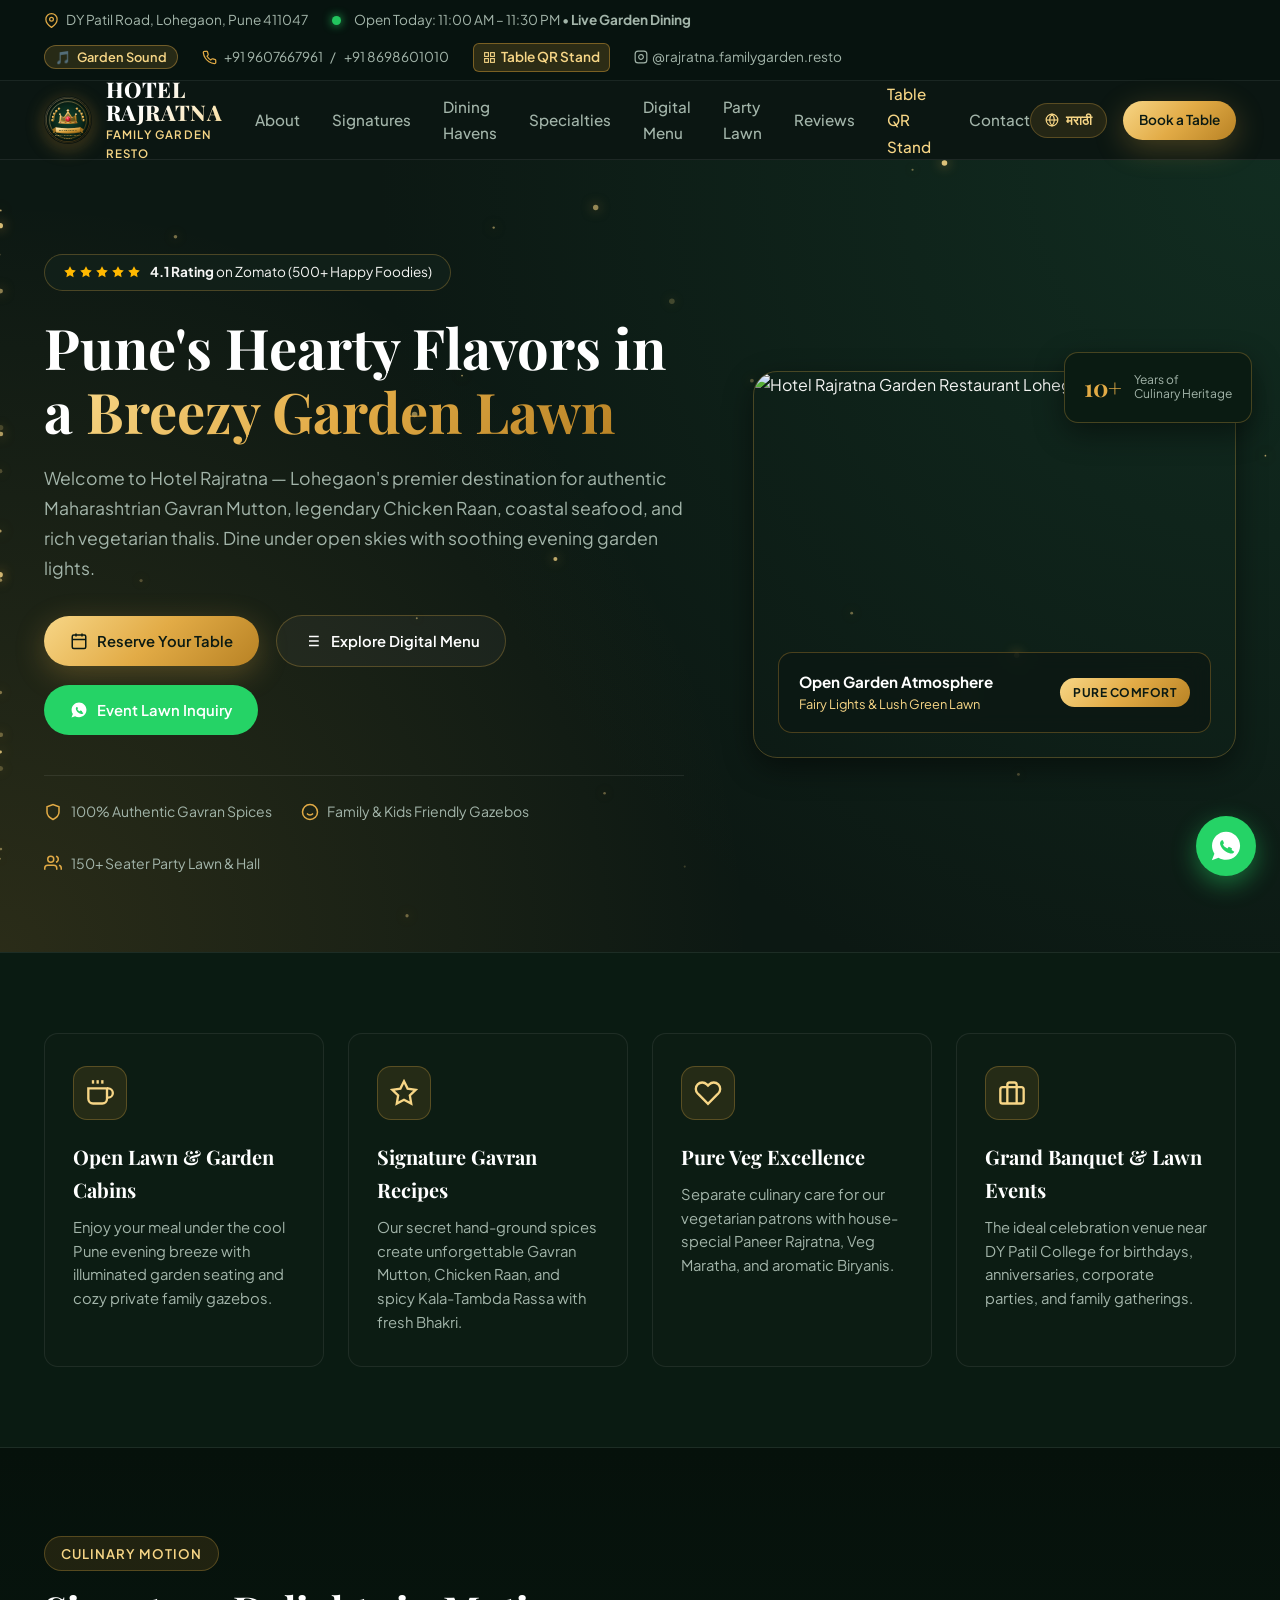
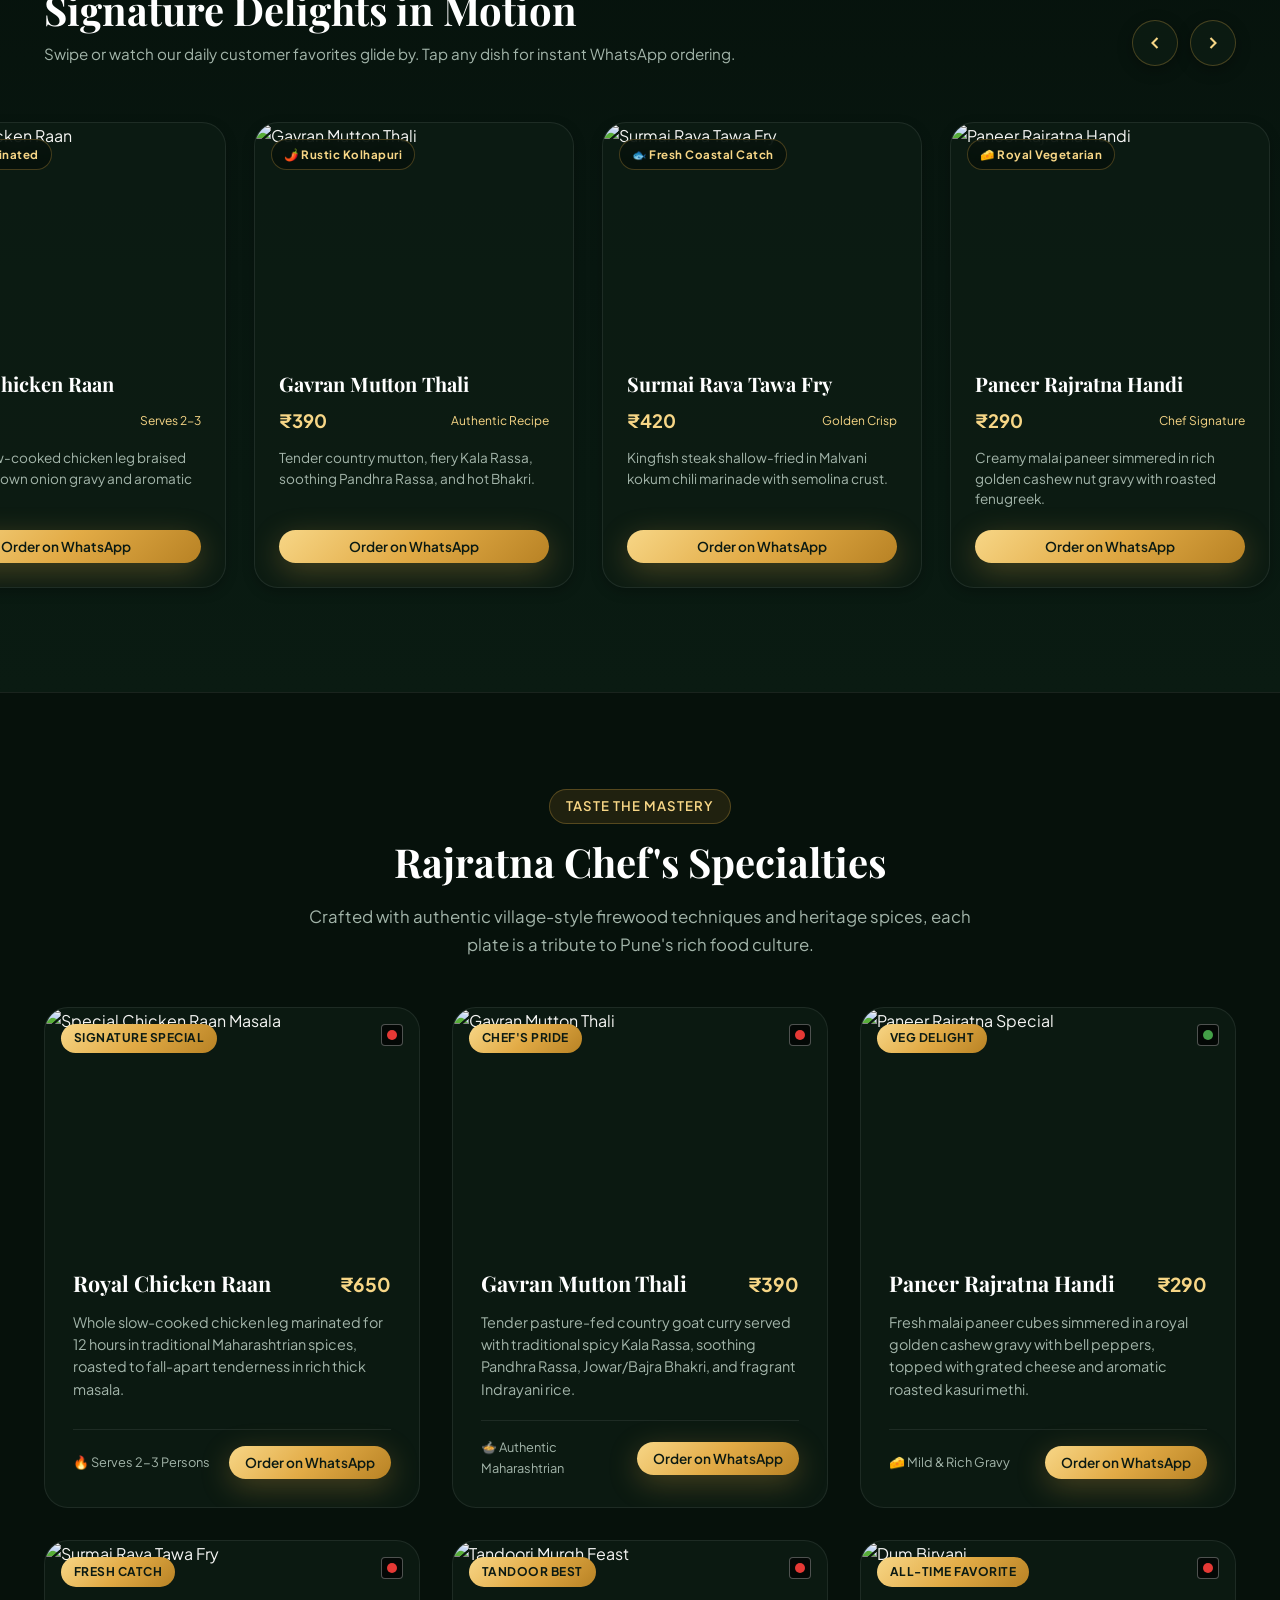
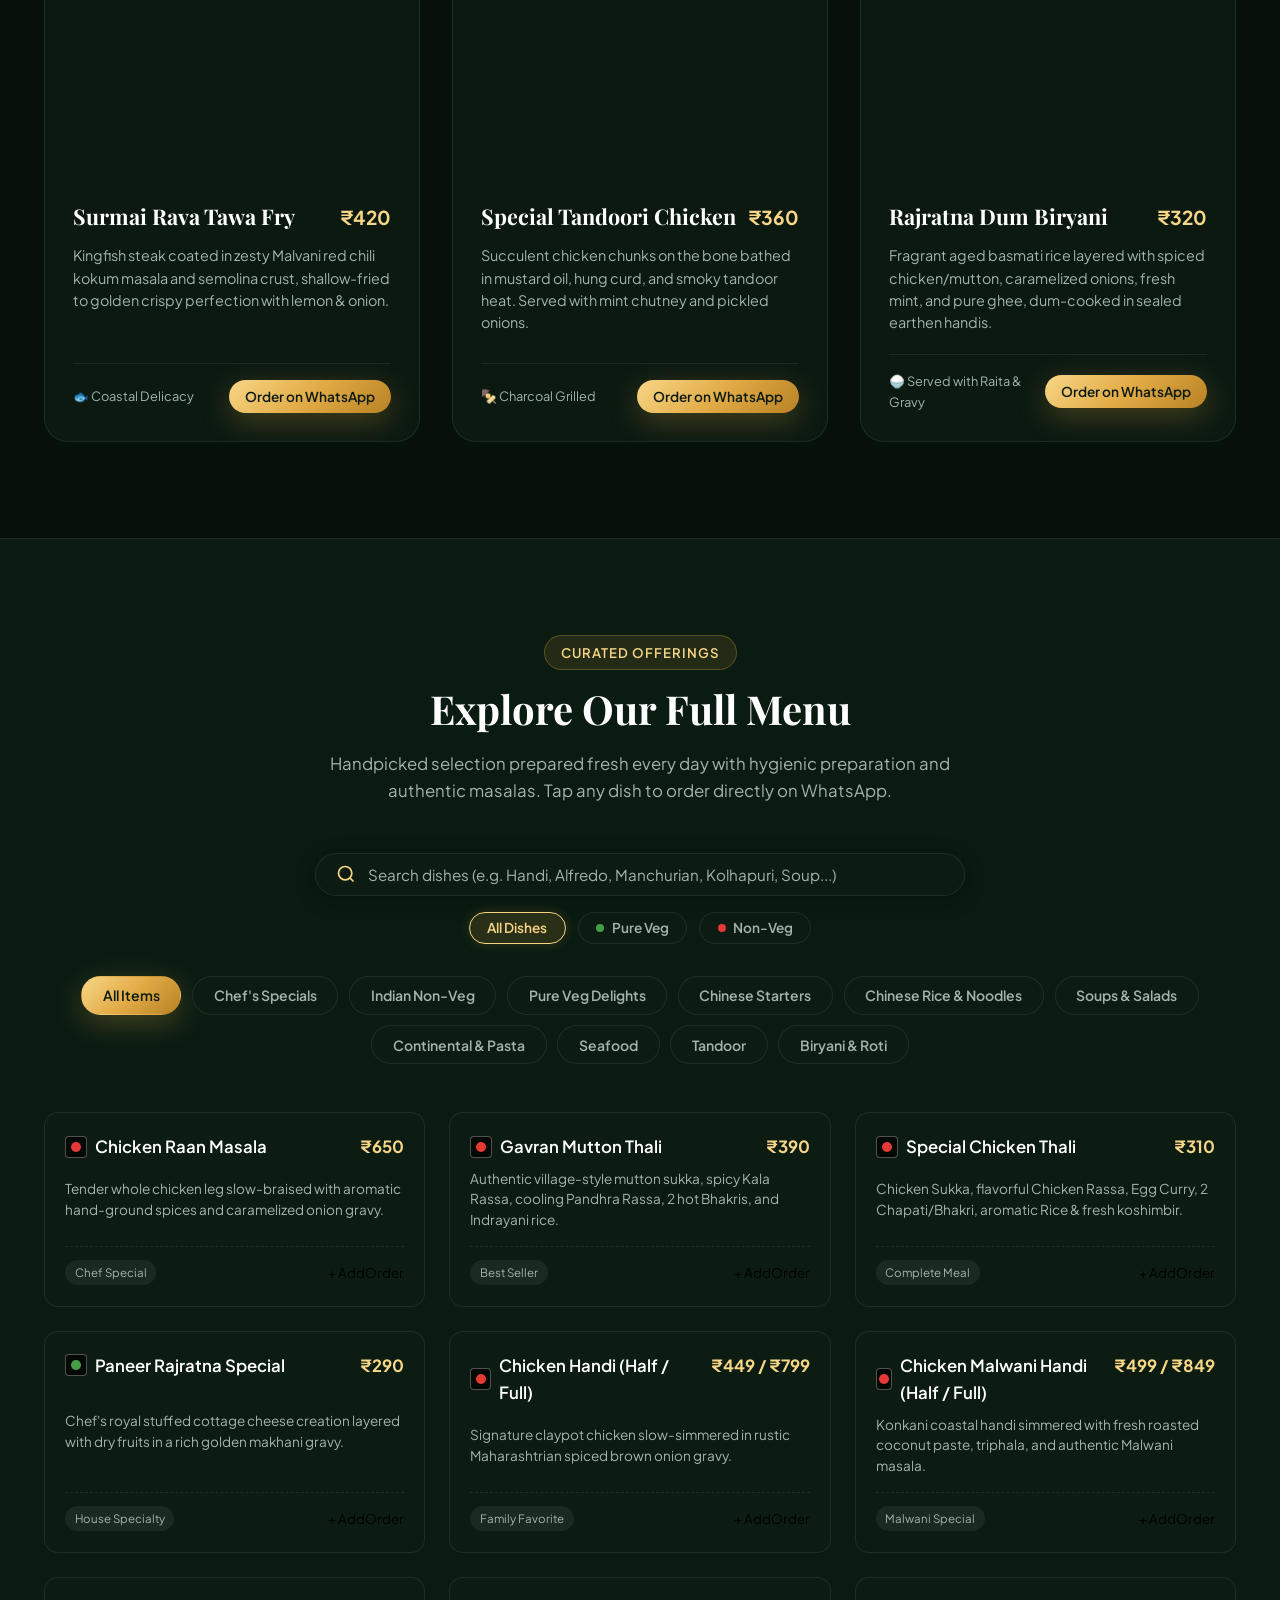
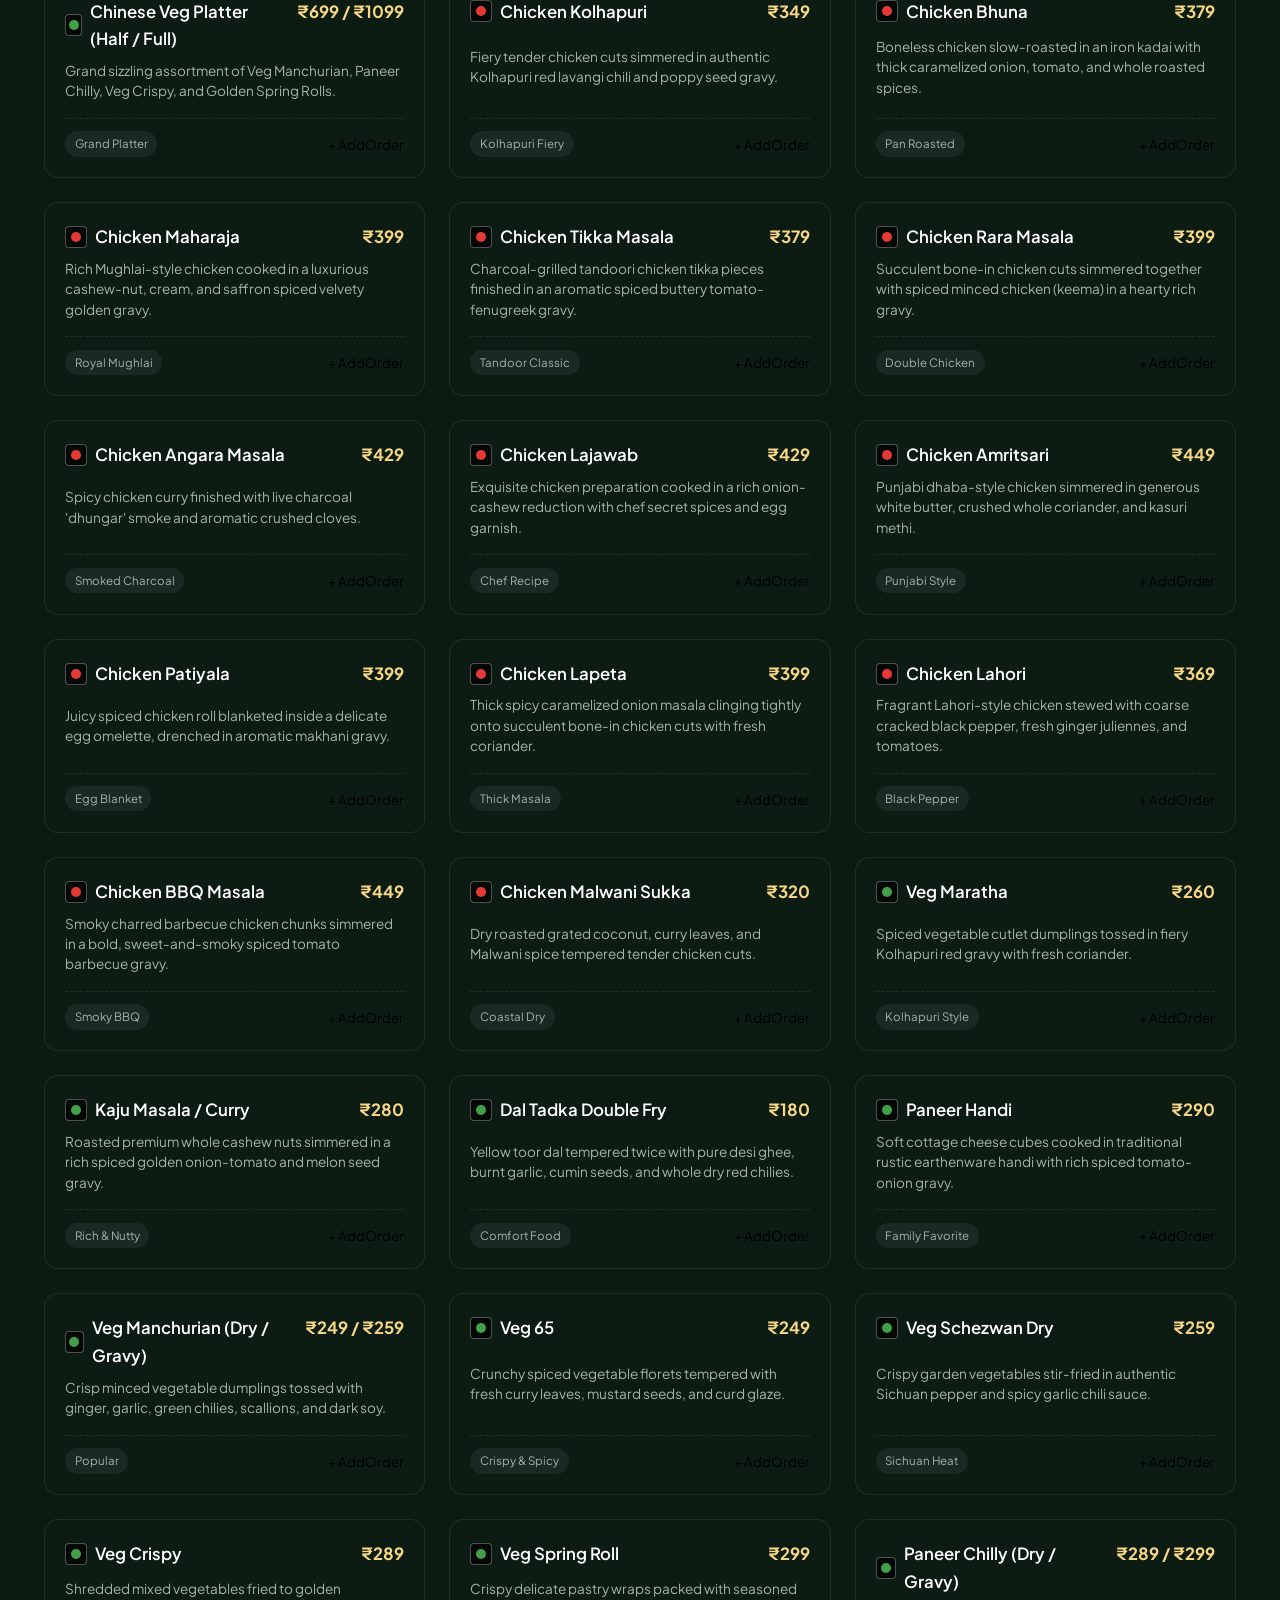
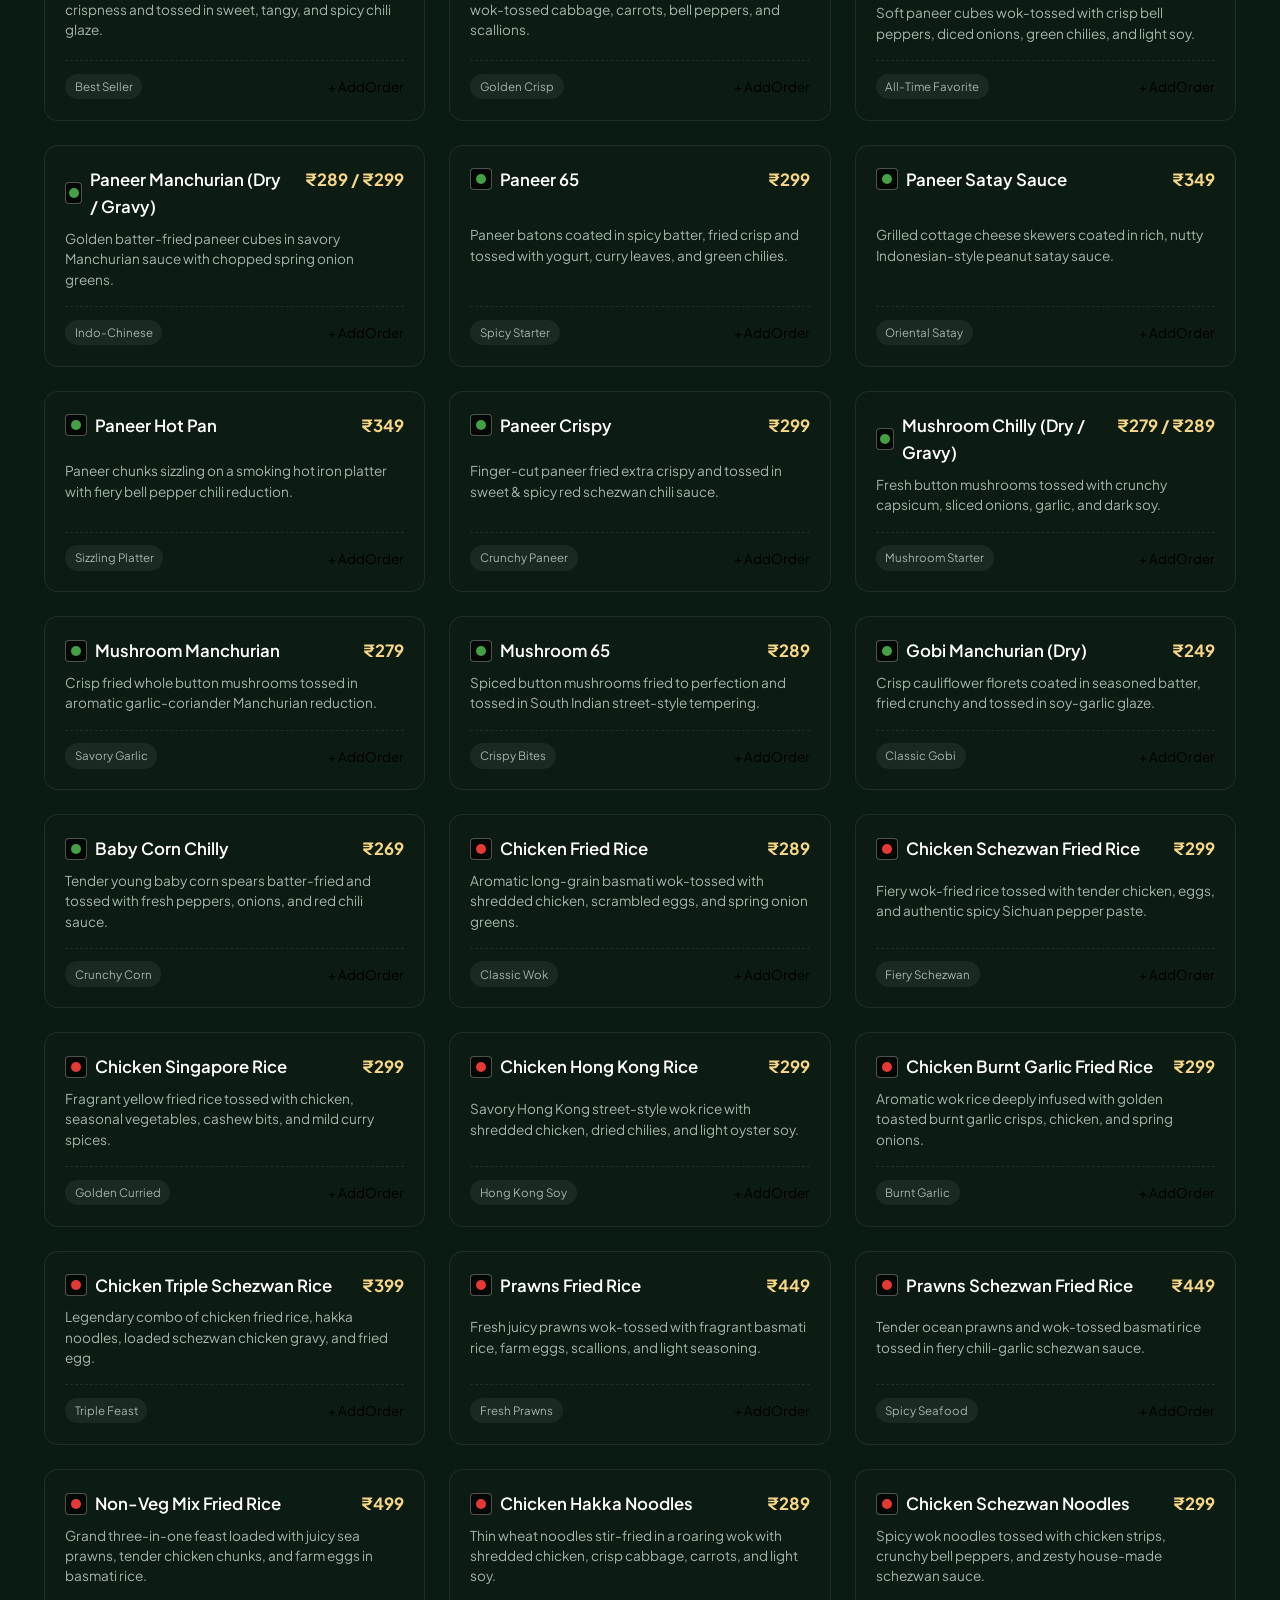
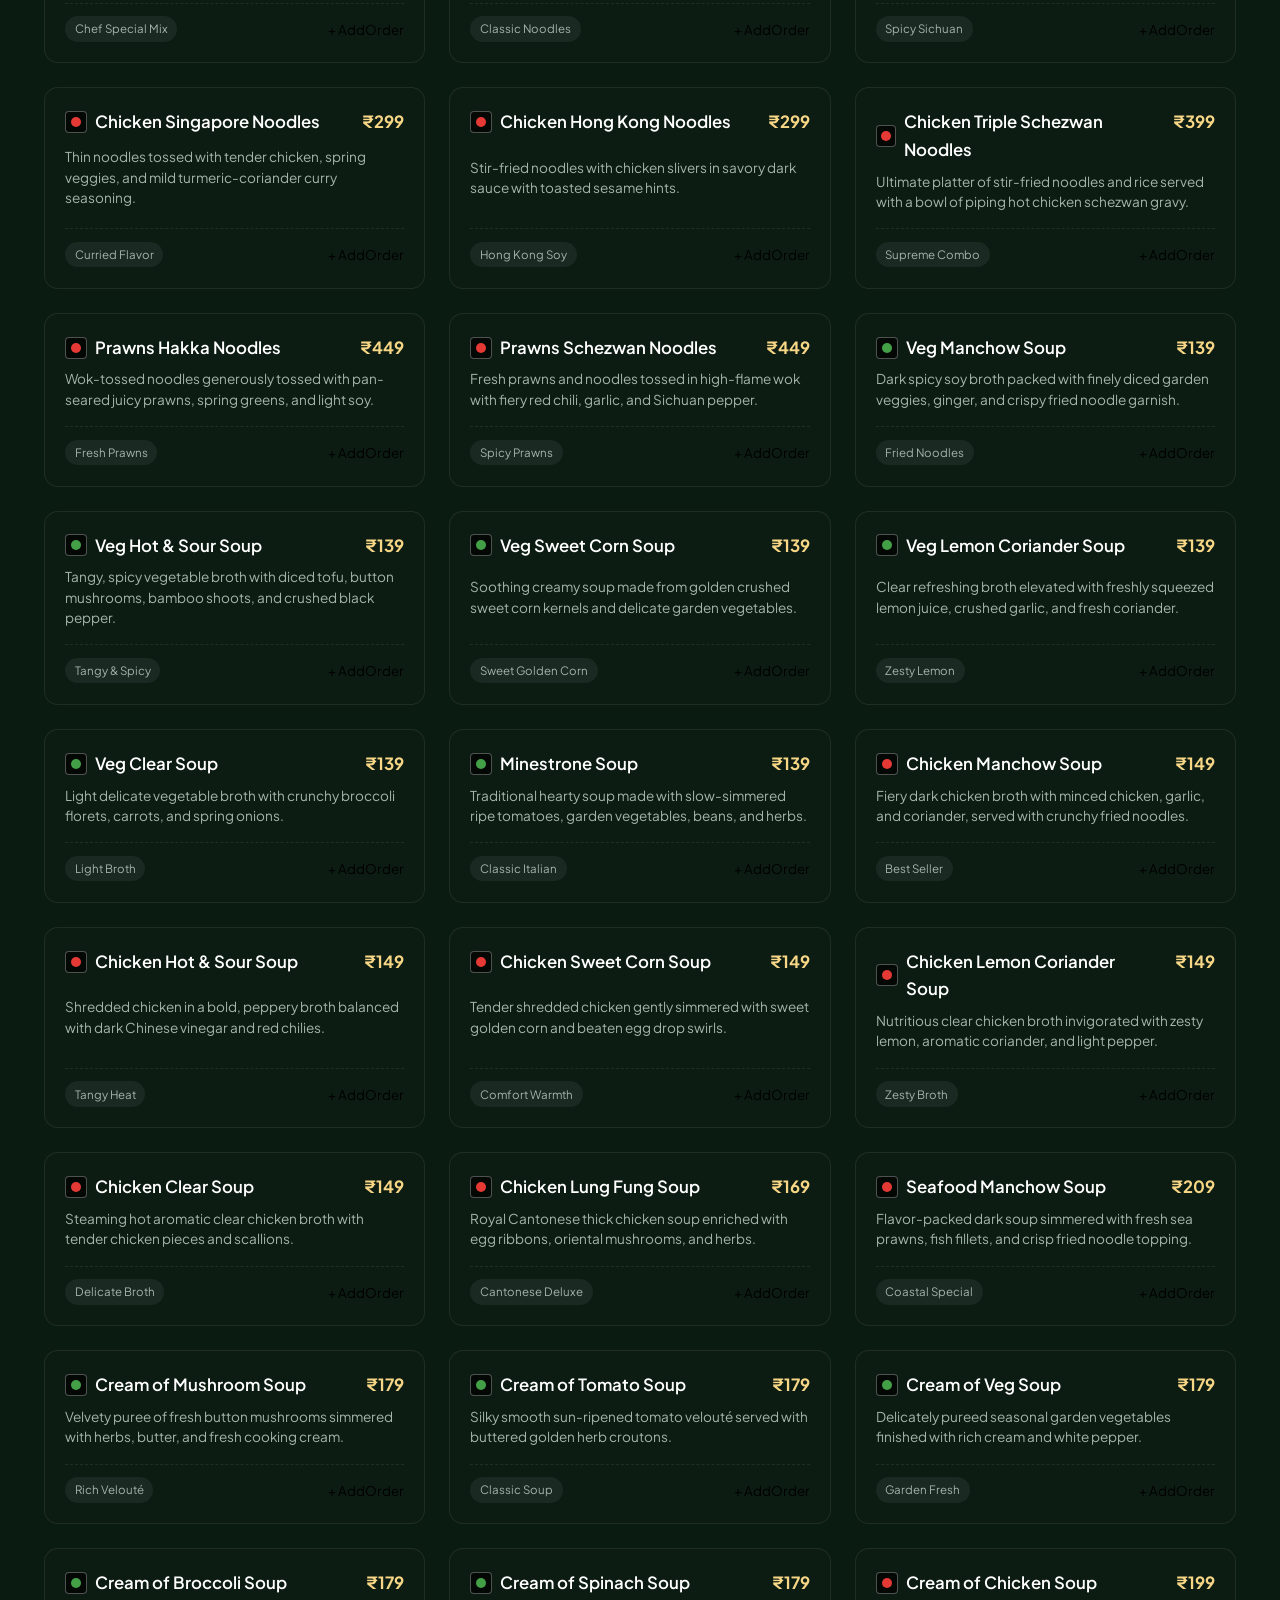
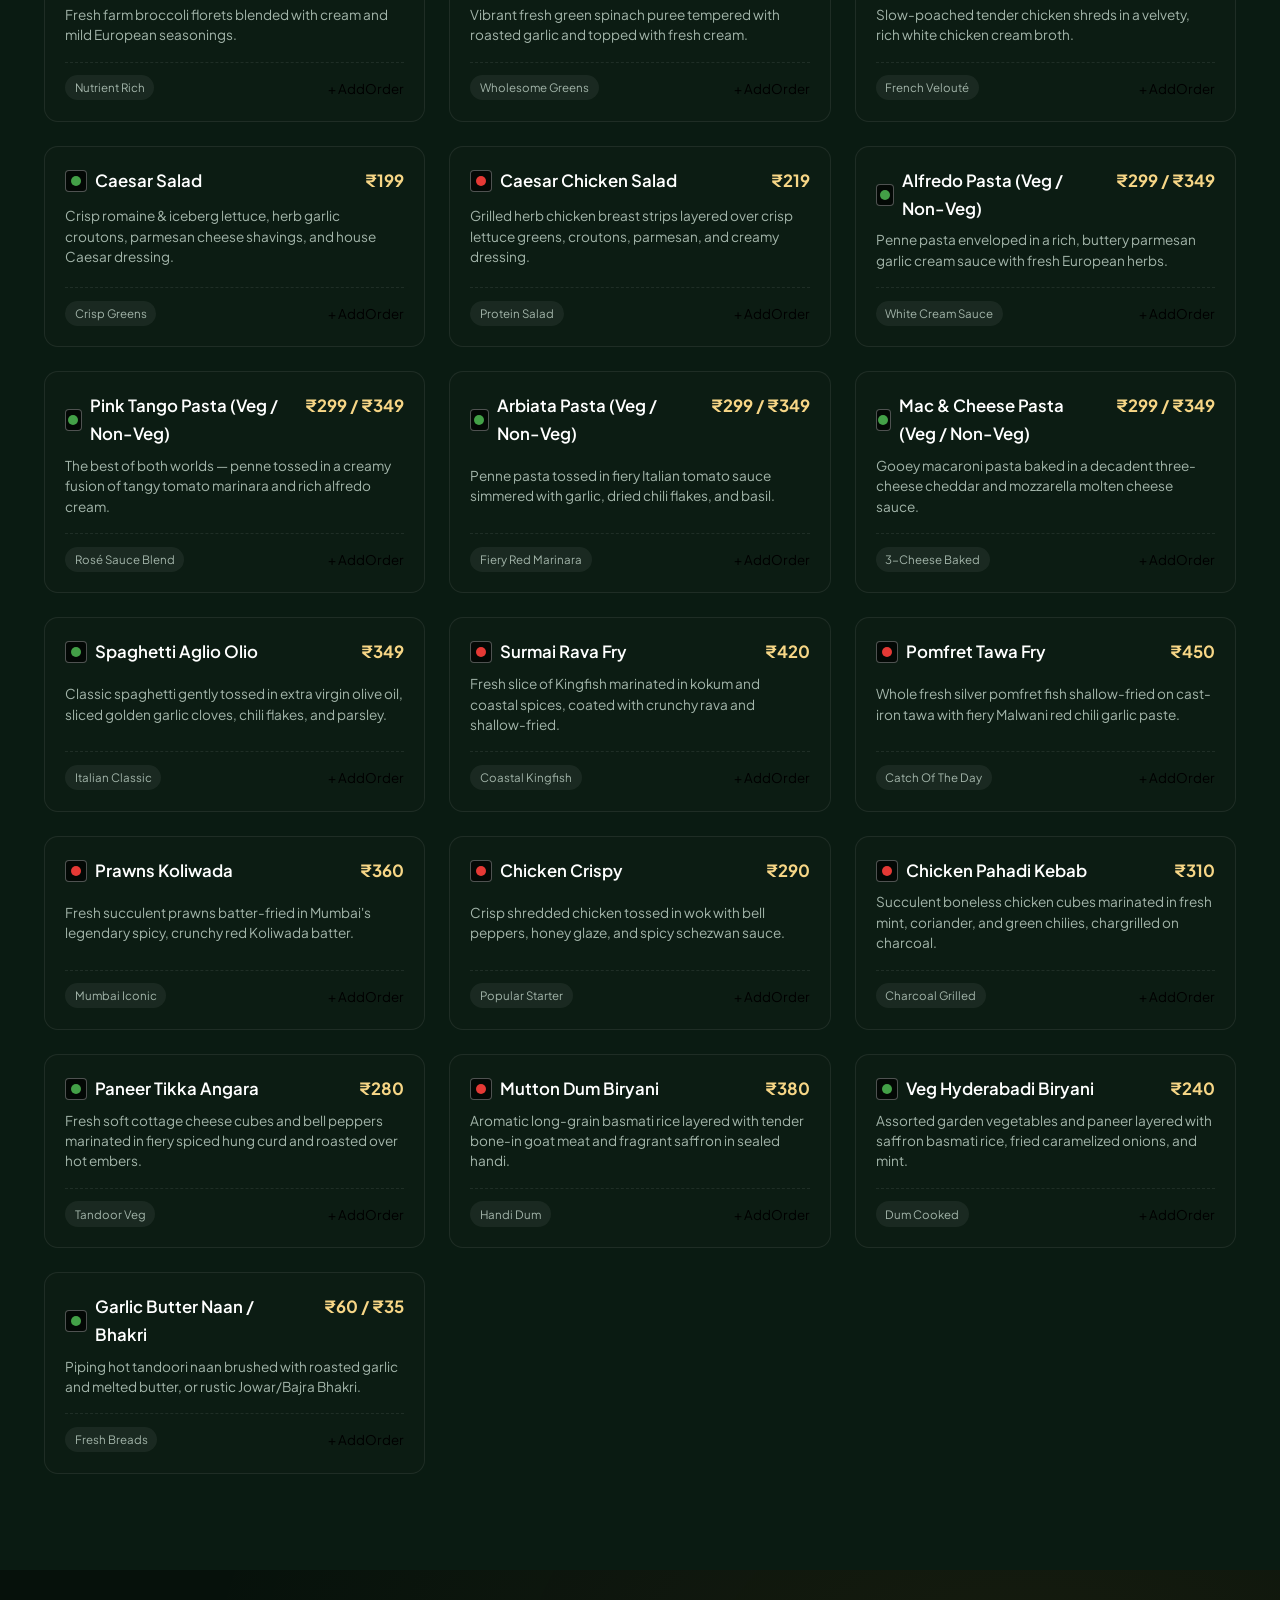
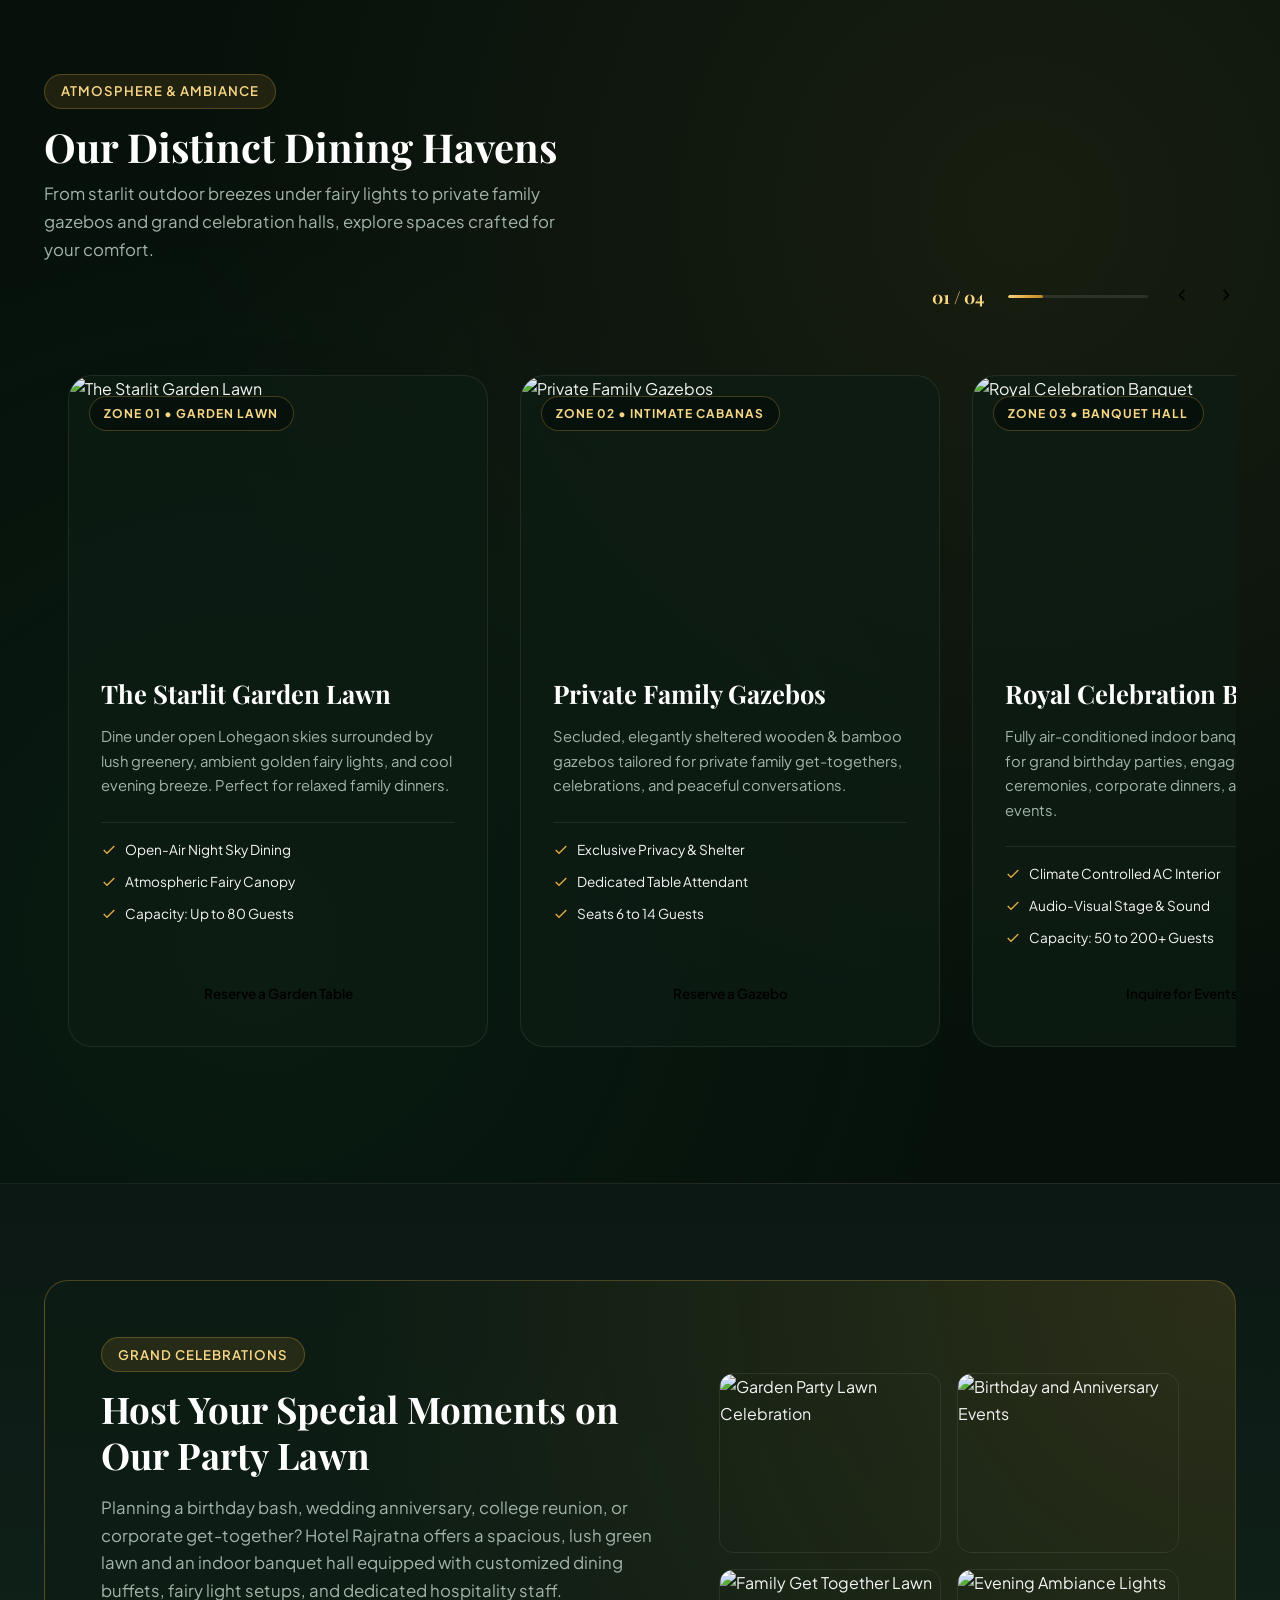
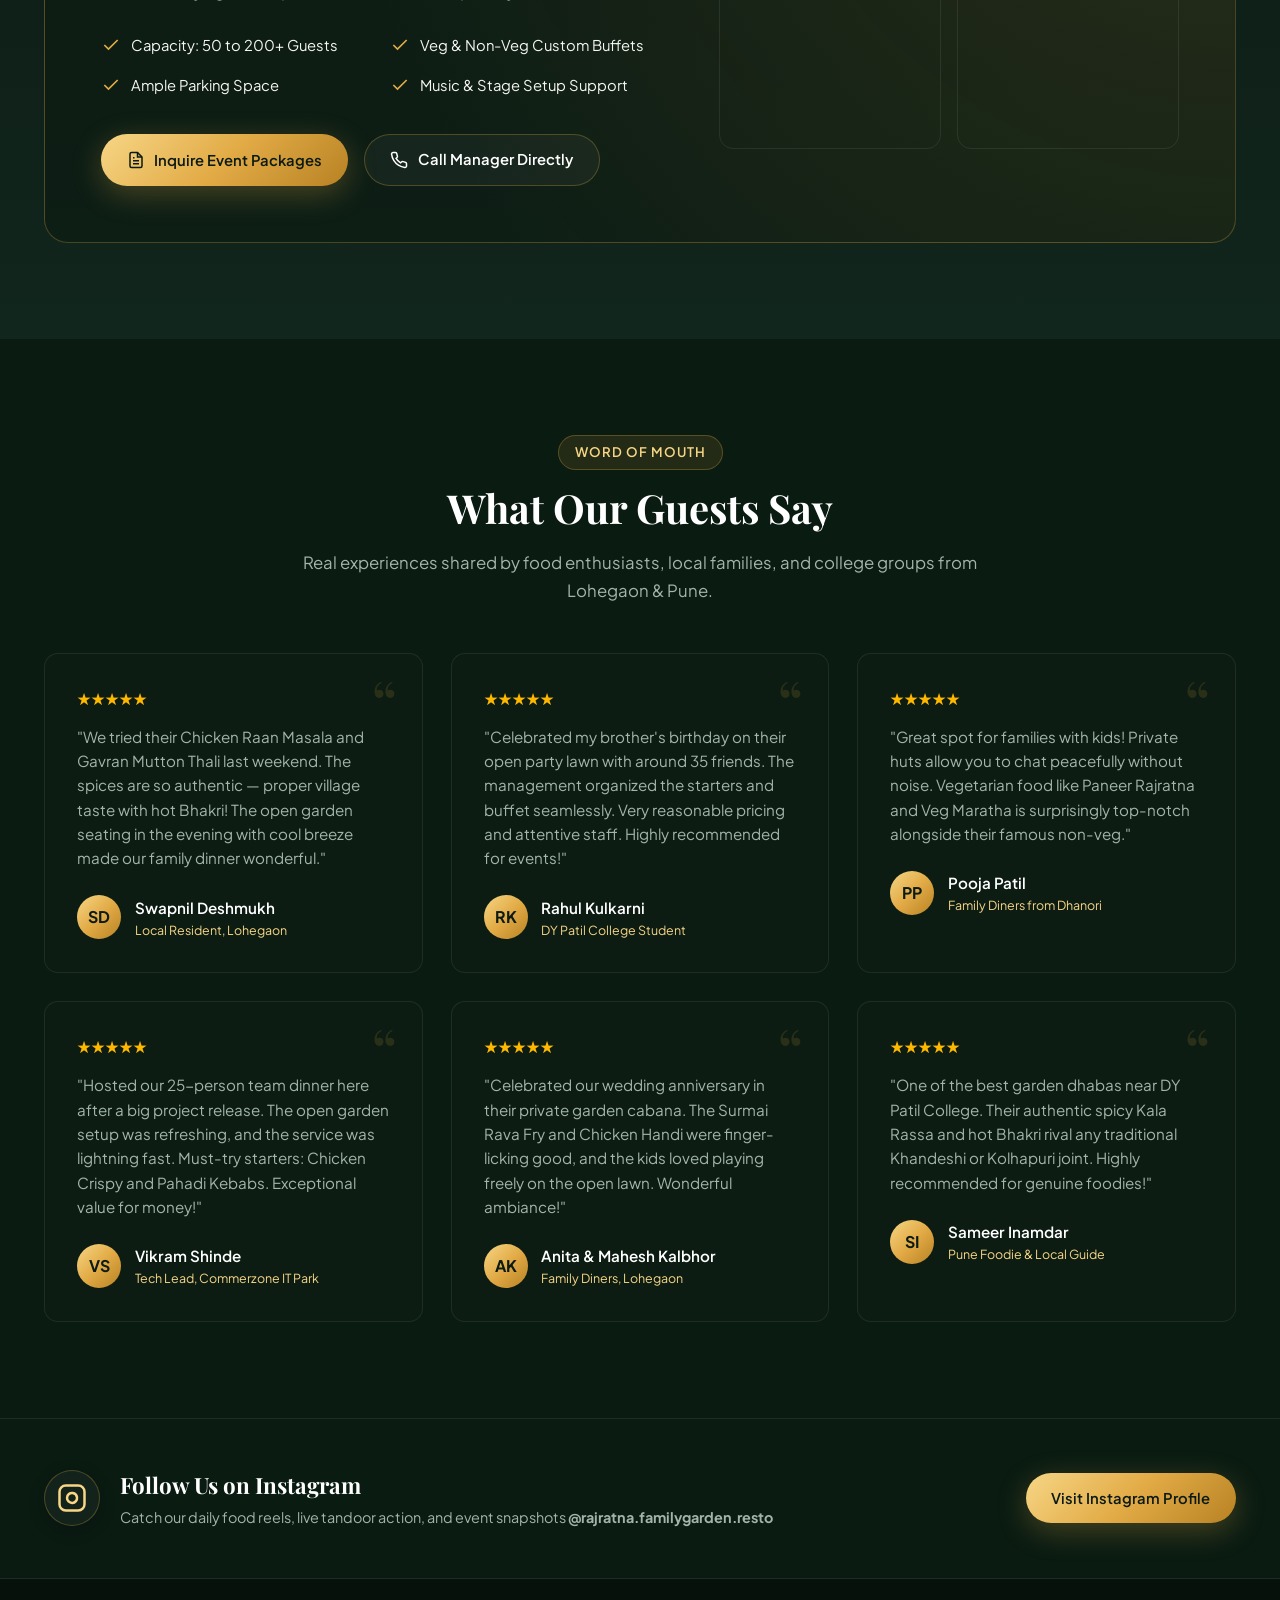
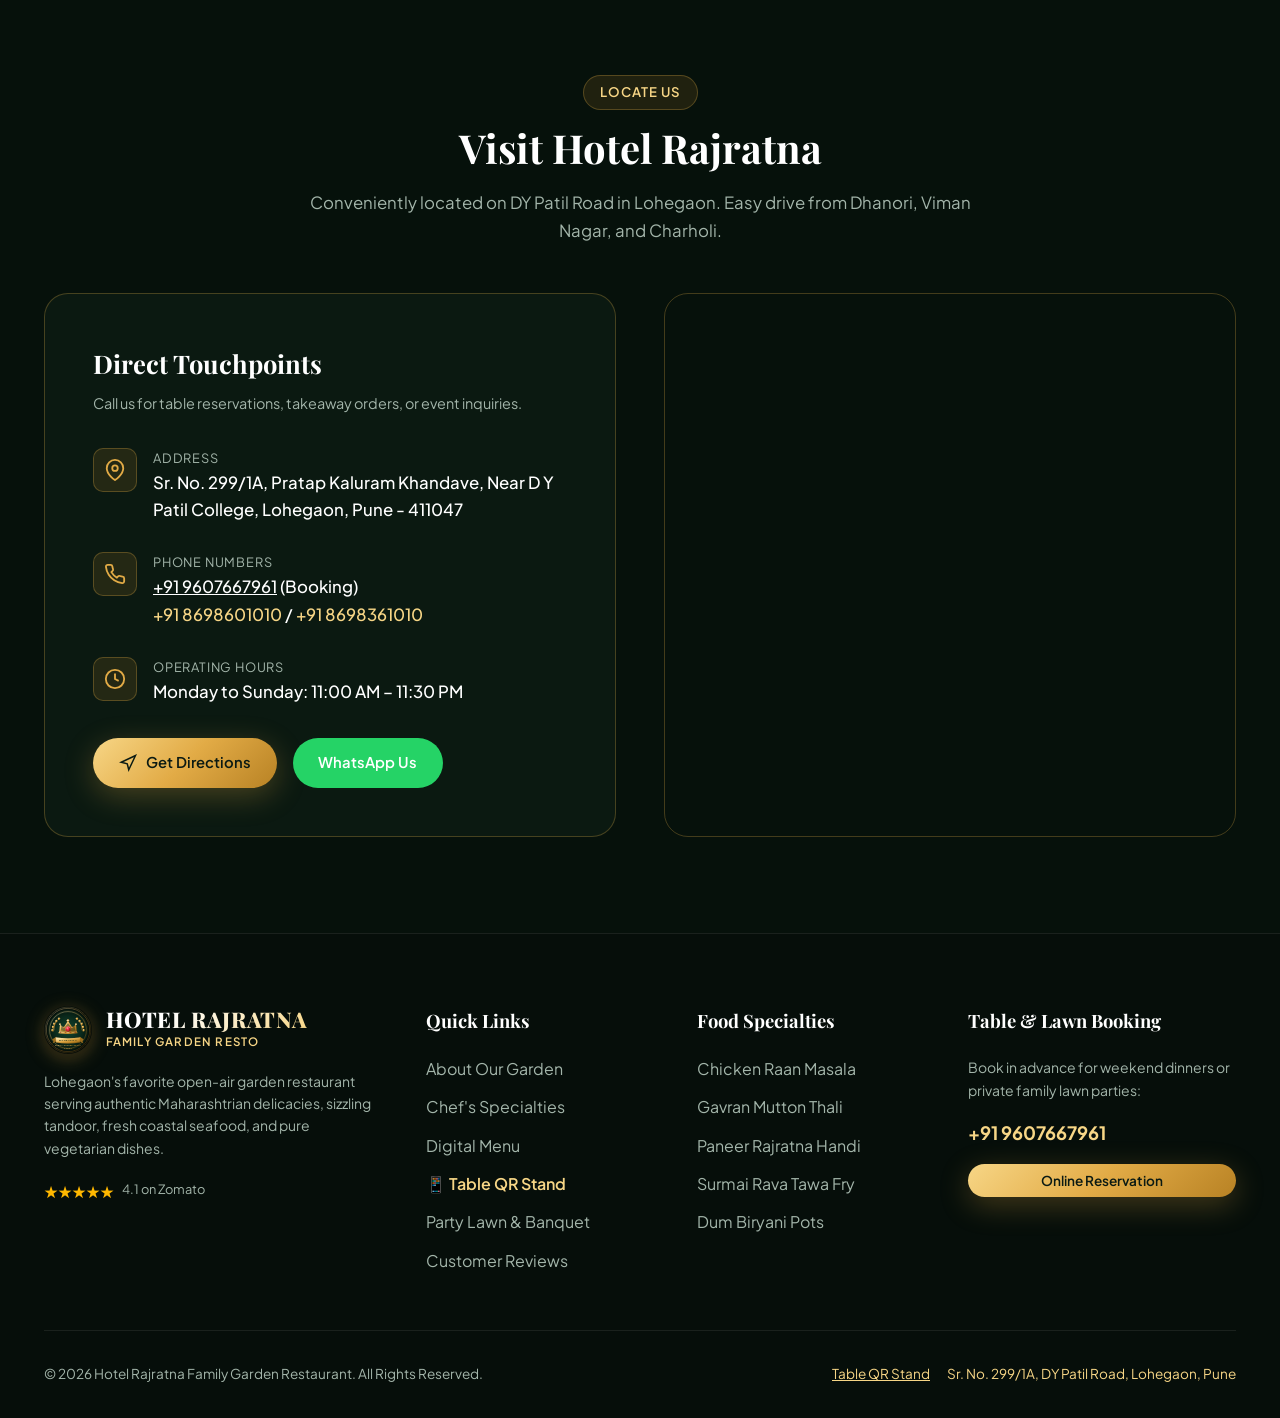
==== commit bf484092: "fix: resolve blank section visibility bug, eliminate duplicate DOM blocks, and fix root scrolling" ====
--- a/index.html
+++ b/index.html
@@ -2026,630 +2026,6 @@
     </div>
   </section>
 
-  <!-- Features Strip -->
-  <section class="features-section reveal" id="about">
-    <div class="container">
-      <div class="features-grid">
-        <div class="feature-card">
-          <div class="feature-icon-box">
-            <svg width="28" height="28" viewBox="0 0 24 24" fill="none" stroke="currentColor" stroke-width="2"><path d="M18 8h1a4 4 0 0 1 0 8h-1"></path><path d="M2 8h16v9a4 4 0 0 1-4 4H6a4 4 0 0 1-4-4V8z"></path><line x1="6" y1="1" x2="6" y2="4"></line><line x1="10" y1="1" x2="10" y2="4"></line><line x1="14" y1="1" x2="14" y2="4"></line></svg>
-          </div>
-          <h3 class="feature-title">Open Lawn & Garden Cabins</h3>
-          <p class="feature-desc">Enjoy your meal under the cool Pune evening breeze with illuminated garden seating and cozy private family gazebos.</p>
-        </div>
-
-        <div class="feature-card">
-          <div class="feature-icon-box">
-            <svg width="28" height="28" viewBox="0 0 24 24" fill="none" stroke="currentColor" stroke-width="2"><path d="M12 2l3.09 6.26L22 9.27l-5 4.87 1.18 6.88L12 17.77l-6.18 3.25L7 14.14 2 9.27l6.91-1.01L12 2z"></path></svg>
-          </div>
-          <h3 class="feature-title">Signature Gavran Recipes</h3>
-          <p class="feature-desc">Our secret hand-ground spices create unforgettable Gavran Mutton, Chicken Raan, and spicy Kala-Tambda Rassa with fresh Bhakri.</p>
-        </div>
-
-        <div class="feature-card">
-          <div class="feature-icon-box">
-            <svg width="28" height="28" viewBox="0 0 24 24" fill="none" stroke="currentColor" stroke-width="2"><path d="M20.84 4.61a5.5 5.5 0 0 0-7.78 0L12 5.67l-1.06-1.06a5.5 5.5 0 0 0-7.78 7.78l1.06 1.06L12 21.23l7.78-7.78 1.06-1.06a5.5 5.5 0 0 0 0-7.78z"></path></svg>
-          </div>
-          <h3 class="feature-title">Pure Veg Excellence</h3>
-          <p class="feature-desc">Separate culinary care for our vegetarian patrons with house-special Paneer Rajratna, Veg Maratha, and aromatic Biryanis.</p>
-        </div>
-
-        <div class="feature-card">
-          <div class="feature-icon-box">
-            <svg width="28" height="28" viewBox="0 0 24 24" fill="none" stroke="currentColor" stroke-width="2"><rect x="2" y="7" width="20" height="14" rx="2" ry="2"></rect><path d="M16 21V5a2 2 0 0 0-2-2h-4a2 2 0 0 0-2 2v16"></path></svg>
-          </div>
-          <h3 class="feature-title">Grand Banquet & Lawn Events</h3>
-          <p class="feature-desc">The ideal celebration venue near DY Patil College for birthdays, anniversaries, corporate parties, and family gatherings.</p>
-        </div>
-      </div>
-    </div>
-  </section>
-
-  <!-- Sliding Signature Dishes in Motion (Qissa Inspired) -->
-  <section class="dishes-slide-section reveal" id="dishes-slide">
-    <div class="container">
-      <div class="dishes-slide-header">
-        <div>
-          <span class="section-tag" data-en="Culinary Motion" data-mr="स्वादांचा प्रवास">Culinary Motion</span>
-          <h2 class="section-title" style="margin-bottom: 0.4rem;" data-en="Signature Delights in Motion" data-mr="राजरत्नचे प्रसिद्ध पदार्थ">Signature Delights in Motion</h2>
-          <p style="color: var(--text-muted); font-size: 0.95rem; margin-bottom: 0;" data-en="Swipe or watch our daily customer favorites glide by. Tap any dish for instant WhatsApp ordering." data-mr="आमचे सर्वाधिक पसंतीचे खास पदार्थ. थेट व्हॉट्सॲपवर ऑर्डर करण्यासाठी कोणत्याही पदार्थावर टॅप करा.">Swipe or watch our daily customer favorites glide by. Tap any dish for instant WhatsApp ordering.</p>
-        </div>
-        <div class="slider-controls">
-          <button class="slider-btn" id="dishPrevBtn" aria-label="Previous Dishes">
-            <svg width="20" height="20" viewBox="0 0 24 24" fill="none" stroke="currentColor" stroke-width="2.5"><polyline points="15 18 9 12 15 6"></polyline></svg>
-          </button>
-          <button class="slider-btn" id="dishNextBtn" aria-label="Next Dishes">
-            <svg width="20" height="20" viewBox="0 0 24 24" fill="none" stroke="currentColor" stroke-width="2.5"><polyline points="9 18 15 12 9 6"></polyline></svg>
-          </button>
-        </div>
-      </div>
-    </div>
-
-    <div class="dishes-track-container" id="dishesTrackContainer">
-      <div class="dishes-track">
-        <!-- Dish 1 -->
-        <div class="sliding-dish-card">
-          <div class="sliding-dish-img-wrap">
-            <img src="https://images.unsplash.com/photo-1544025162-d76694265947?auto=format&fit=crop&w=600&q=80" alt="Royal Chicken Raan">
-            <span class="sliding-dish-badge">🔥 12h Marinated</span>
-          </div>
-          <div class="sliding-dish-body">
-            <div>
-              <h3 class="sliding-dish-title" data-en="Royal Chicken Raan" data-mr="रॉयल चिकन रान">Royal Chicken Raan</h3>
-              <div class="sliding-dish-meta">
-                <span class="sliding-dish-price">₹650</span>
-                <span style="font-size: 0.75rem; color: var(--gold-light);">Serves 2-3</span>
-              </div>
-              <p class="sliding-dish-desc" data-en="Whole slow-cooked chicken leg braised with rich brown onion gravy and aromatic spices." data-mr="मंद आचेवर शिजवलेले चिकन रान, जाड मसालेदार ग्रेव्हीसह.">Whole slow-cooked chicken leg braised with rich brown onion gravy and aromatic spices.</p>
-            </div>
-            <button class="btn btn-gold btn-sm order-dish-btn" data-dish="Royal Chicken Raan" data-price="₹650">Order on WhatsApp</button>
-          </div>
-        </div>
-
-        <!-- Dish 2 -->
-        <div class="sliding-dish-card">
-          <div class="sliding-dish-img-wrap">
-            <img src="https://images.unsplash.com/photo-1603894584373-5ac82b2ae398?auto=format&fit=crop&w=600&q=80" alt="Gavran Mutton Thali">
-            <span class="sliding-dish-badge">🌶️ Rustic Kolhapuri</span>
-          </div>
-          <div class="sliding-dish-body">
-            <div>
-              <h3 class="sliding-dish-title" data-en="Gavran Mutton Thali" data-mr="गावरान मटण थाळी">Gavran Mutton Thali</h3>
-              <div class="sliding-dish-meta">
-                <span class="sliding-dish-price">₹390</span>
-                <span style="font-size: 0.75rem; color: var(--gold-light);">Authentic Recipe</span>
-              </div>
-              <p class="sliding-dish-desc" data-en="Tender country mutton, fiery Kala Rassa, soothing Pandhra Rassa, and hot Bhakri." data-mr="अस्सल गावरान मटण सुक्का, काळा-पांढरा रस्सा आणि बाजरी भाकरी.">Tender country mutton, fiery Kala Rassa, soothing Pandhra Rassa, and hot Bhakri.</p>
-            </div>
-            <button class="btn btn-gold btn-sm order-dish-btn" data-dish="Gavran Mutton Thali" data-price="₹390">Order on WhatsApp</button>
-          </div>
-        </div>
-
-        <!-- Dish 3 -->
-        <div class="sliding-dish-card">
-          <div class="sliding-dish-img-wrap">
-            <img src="https://images.unsplash.com/photo-1519708227418-c8fd9a32b7a2?auto=format&fit=crop&w=600&q=80" alt="Surmai Rava Tawa Fry">
-            <span class="sliding-dish-badge">🐟 Fresh Coastal Catch</span>
-          </div>
-          <div class="sliding-dish-body">
-            <div>
-              <h3 class="sliding-dish-title" data-en="Surmai Rava Tawa Fry" data-mr="सुरमई रवा तवा फ्राय">Surmai Rava Tawa Fry</h3>
-              <div class="sliding-dish-meta">
-                <span class="sliding-dish-price">₹420</span>
-                <span style="font-size: 0.75rem; color: var(--gold-light);">Golden Crisp</span>
-              </div>
-              <p class="sliding-dish-desc" data-en="Kingfish steak shallow-fried in Malvani kokum chili marinade with semolina crust." data-mr="मालवणी मसाल्यात रवा कोट करून कुरकुरीत तळलेली सुरमई.">Kingfish steak shallow-fried in Malvani kokum chili marinade with semolina crust.</p>
-            </div>
-            <button class="btn btn-gold btn-sm order-dish-btn" data-dish="Surmai Rava Tawa Fry" data-price="₹420">Order on WhatsApp</button>
-          </div>
-        </div>
-
-        <!-- Dish 4 -->
-        <div class="sliding-dish-card">
-          <div class="sliding-dish-img-wrap">
-            <img src="https://images.unsplash.com/photo-1631452180519-c014fe946bc7?auto=format&fit=crop&w=600&q=80" alt="Paneer Rajratna Handi">
-            <span class="sliding-dish-badge">🧀 Royal Vegetarian</span>
-          </div>
-          <div class="sliding-dish-body">
-            <div>
-              <h3 class="sliding-dish-title" data-en="Paneer Rajratna Handi" data-mr="पनीर राजरत्न हांडी">Paneer Rajratna Handi</h3>
-              <div class="sliding-dish-meta">
-                <span class="sliding-dish-price">₹290</span>
-                <span style="font-size: 0.75rem; color: var(--gold-light);">Chef Signature</span>
-              </div>
-              <p class="sliding-dish-desc" data-en="Creamy malai paneer simmered in rich golden cashew nut gravy with roasted fenugreek." data-mr="शाही काजू ग्रेव्हीमध्ये मलाई पनीर आणि भाजलेली कसुरी मेथी.">Creamy malai paneer simmered in rich golden cashew nut gravy with roasted fenugreek.</p>
-            </div>
-            <button class="btn btn-gold btn-sm order-dish-btn" data-dish="Paneer Rajratna Handi" data-price="₹290">Order on WhatsApp</button>
-          </div>
-        </div>
-
-        <!-- Dish 5 -->
-        <div class="sliding-dish-card">
-          <div class="sliding-dish-img-wrap">
-            <img src="https://images.unsplash.com/photo-1599488615731-7e5c2823ff28?auto=format&fit=crop&w=600&q=80" alt="Special Tandoori Chicken">
-            <span class="sliding-dish-badge">🍢 Charcoal Fire</span>
-          </div>
-          <div class="sliding-dish-body">
-            <div>
-              <h3 class="sliding-dish-title" data-en="Special Tandoori Chicken" data-mr="स्पेशल तंदुरी चिकन">Special Tandoori Chicken</h3>
-              <div class="sliding-dish-meta">
-                <span class="sliding-dish-price">₹360</span>
-                <span style="font-size: 0.75rem; color: var(--gold-light);">Clay Oven Grilled</span>
-              </div>
-              <p class="sliding-dish-desc" data-en="Smoky charcoal-roasted chicken bathed in mustard oil, hung curd, and Punjabi spices." data-mr="तंदूरच्या धुरकट भट्टीत भाजलेले रसरशीत चिकन.">Smoky charcoal-roasted chicken bathed in mustard oil, hung curd, and Punjabi spices.</p>
-            </div>
-            <button class="btn btn-gold btn-sm order-dish-btn" data-dish="Special Tandoori Chicken" data-price="₹360">Order on WhatsApp</button>
-          </div>
-        </div>
-
-        <!-- Dish 6 -->
-        <div class="sliding-dish-card">
-          <div class="sliding-dish-img-wrap">
-            <img src="https://images.unsplash.com/photo-1589302168068-964664d93dc0?auto=format&fit=crop&w=600&q=80" alt="Rajratna Dum Biryani">
-            <span class="sliding-dish-badge">🍚 Earthen Claypot</span>
-          </div>
-          <div class="sliding-dish-body">
-            <div>
-              <h3 class="sliding-dish-title" data-en="Rajratna Dum Biryani" data-mr="राजरत्न दम बिर्याणी">Rajratna Dum Biryani</h3>
-              <div class="sliding-dish-meta">
-                <span class="sliding-dish-price">₹320</span>
-                <span style="font-size: 0.75rem; color: var(--gold-light);">Pure Ghee Dum</span>
-              </div>
-              <p class="sliding-dish-desc" data-en="Aromatic aged basmati rice dum-cooked with caramelized onions, saffron, and fresh mint." data-mr="दम पद्धतीने शिजवलेली सुगंधी बिर्याणी, रायत्यासह.">Aromatic aged basmati rice dum-cooked with caramelized onions, saffron, and fresh mint.</p>
-            </div>
-            <button class="btn btn-gold btn-sm order-dish-btn" data-dish="Rajratna Dum Biryani" data-price="₹320">Order on WhatsApp</button>
-          </div>
-        </div>
-      </div>
-    </div>
-  </section>
-
-  <!-- Signature Specialties Showcase -->
-  <section class="specialties-section reveal" id="specialties">
-    <div class="container">
-      <div class="text-center">
-        <span class="section-tag" data-en="Taste The Mastery" data-mr="अस्सल चव">Taste The Mastery</span>
-        <h2 class="section-title" data-en="Rajratna Chef's Specialties" data-mr="राजरत्न शेफचे खास पदार्थ">Rajratna Chef's Specialties</h2>
-        <p class="section-subtitle" data-en="Crafted with authentic village-style firewood techniques and heritage spices, each plate is a tribute to Pune's rich food culture." data-mr="पारंपारिक गावरान मसाले आणि खास रेसिपीने बनवलेला प्रत्येक पदार्थ तुमच्या जिभेवर रेंगाळेल.">Crafted with authentic village-style firewood techniques and heritage spices, each plate is a tribute to Pune's rich food culture.</p>
-      </div>
-
-      <div class="specialties-grid">
-        <!-- Dish 1 -->
-        <div class="specialty-card">
-          <div class="specialty-img-wrap">
-            <img src="https://images.unsplash.com/photo-1544025162-d76694265947?auto=format&fit=crop&w=700&q=80" alt="Special Chicken Raan Masala">
-            <span class="dish-badge">Signature Special</span>
-            <div class="dish-diet-indicator"><span class="diet-dot non-veg"></span></div>
-          </div>
-          <div class="specialty-body">
-            <div class="specialty-header">
-              <h3 class="specialty-name" data-en="Royal Chicken Raan" data-mr="रॉयल चिकन रान">Royal Chicken Raan</h3>
-              <span class="specialty-price">₹650</span>
-            </div>
-            <p class="specialty-desc" data-en="Whole slow-cooked chicken leg marinated for 12 hours in traditional Maharashtrian spices, roasted to fall-apart tenderness in rich thick masala." data-mr="१२ तास अस्सल मसाल्यात मॅरिनेट केलेले आणि मंद आचेवर शिजवलेले संपूर्ण चिकन रान लेग पीस.">Whole slow-cooked chicken leg marinated for 12 hours in traditional Maharashtrian spices, roasted to fall-apart tenderness in rich thick masala.</p>
-            <div class="specialty-footer">
-              <span class="prep-time">🔥 Serves 2-3 Persons</span>
-              <button class="btn btn-gold btn-sm order-dish-btn" data-dish="Royal Chicken Raan" data-price="₹650" data-en="Order on WhatsApp" data-mr="व्हॉट्सॲपवर ऑर्डर करा">Order on WhatsApp</button>
-            </div>
-          </div>
-        </div>
-
-        <!-- Dish 2 -->
-        <div class="specialty-card">
-          <div class="specialty-img-wrap">
-            <img src="https://images.unsplash.com/photo-1603894584373-5ac82b2ae398?auto=format&fit=crop&w=700&q=80" alt="Gavran Mutton Thali">
-            <span class="dish-badge">Chef's Pride</span>
-            <div class="dish-diet-indicator"><span class="diet-dot non-veg"></span></div>
-          </div>
-          <div class="specialty-body">
-            <div class="specialty-header">
-              <h3 class="specialty-name" data-en="Gavran Mutton Thali" data-mr="गावरान मटण थाळी">Gavran Mutton Thali</h3>
-              <span class="specialty-price">₹390</span>
-            </div>
-            <p class="specialty-desc" data-en="Tender pasture-fed country goat curry served with traditional spicy Kala Rassa, soothing Pandhra Rassa, Jowar/Bajra Bhakri, and fragrant Indrayani rice." data-mr="गावरान मटण सुक्का, झणझणीत काळा रस्सा, तांबडा-पांढरा रस्सा, गरमागरम बाजरी/ज्वारी भाकरी आणि इंद्रायणी भात.">Tender pasture-fed country goat curry served with traditional spicy Kala Rassa, soothing Pandhra Rassa, Jowar/Bajra Bhakri, and fragrant Indrayani rice.</p>
-            <div class="specialty-footer">
-              <span class="prep-time">🍲 Authentic Maharashtrian</span>
-              <button class="btn btn-gold btn-sm order-dish-btn" data-dish="Gavran Mutton Thali" data-price="₹390" data-en="Order on WhatsApp" data-mr="व्हॉट्सॲपवर ऑर्डर करा">Order on WhatsApp</button>
-            </div>
-          </div>
-        </div>
-
-        <!-- Dish 3 -->
-        <div class="specialty-card">
-          <div class="specialty-img-wrap">
-            <img src="https://images.unsplash.com/photo-1631452180519-c014fe946bc7?auto=format&fit=crop&w=700&q=80" alt="Paneer Rajratna Special">
-            <span class="dish-badge">Veg Delight</span>
-            <div class="dish-diet-indicator"><span class="diet-dot veg"></span></div>
-          </div>
-          <div class="specialty-body">
-            <div class="specialty-header">
-              <h3 class="specialty-name" data-en="Paneer Rajratna Handi" data-mr="पनीर राजरत्न हांडी">Paneer Rajratna Handi</h3>
-              <span class="specialty-price">₹290</span>
-            </div>
-            <p class="specialty-desc" data-en="Fresh malai paneer cubes simmered in a royal golden cashew gravy with bell peppers, topped with grated cheese and aromatic roasted kasuri methi." data-mr="मलाई पनीर, काजूची शाही ग्रेव्ही, शिमला मिरची आणि भाजलेली कसुरी मेथी यांचा अप्रतिम मेळ.">Fresh malai paneer cubes simmered in a royal golden cashew gravy with bell peppers, topped with grated cheese and aromatic roasted kasuri methi.</p>
-            <div class="specialty-footer">
-              <span class="prep-time">🧀 Mild & Rich Gravy</span>
-              <button class="btn btn-gold btn-sm order-dish-btn" data-dish="Paneer Rajratna Handi" data-price="₹290" data-en="Order on WhatsApp" data-mr="व्हॉट्सॲपवर ऑर्डर करा">Order on WhatsApp</button>
-            </div>
-          </div>
-        </div>
-
-        <!-- Dish 4 -->
-        <div class="specialty-card">
-          <div class="specialty-img-wrap">
-            <img src="https://images.unsplash.com/photo-1519708227418-c8fd9a32b7a2?auto=format&fit=crop&w=700&q=80" alt="Surmai Rava Tawa Fry">
-            <span class="dish-badge">Fresh Catch</span>
-            <div class="dish-diet-indicator"><span class="diet-dot non-veg"></span></div>
-          </div>
-          <div class="specialty-body">
-            <div class="specialty-header">
-              <h3 class="specialty-name" data-en="Surmai Rava Tawa Fry" data-mr="सुरमई रवा तवा फ्राय">Surmai Rava Tawa Fry</h3>
-              <span class="specialty-price">₹420</span>
-            </div>
-            <p class="specialty-desc" data-en="Kingfish steak coated in zesty Malvani red chili kokum masala and semolina crust, shallow-fried to golden crispy perfection with lemon & onion." data-mr="मालवणी कोकणी मसाल्यात घोळवून रवा कोट करून तव्यावर कुरकुरीत तळलेली ताजी सुरमई.">Kingfish steak coated in zesty Malvani red chili kokum masala and semolina crust, shallow-fried to golden crispy perfection with lemon & onion.</p>
-            <div class="specialty-footer">
-              <span class="prep-time">🐟 Coastal Delicacy</span>
-              <button class="btn btn-gold btn-sm order-dish-btn" data-dish="Surmai Rava Tawa Fry" data-price="₹420" data-en="Order on WhatsApp" data-mr="व्हॉट्सॲपवर ऑर्डर करा">Order on WhatsApp</button>
-            </div>
-          </div>
-        </div>
-
-        <!-- Dish 5 -->
-        <div class="specialty-card">
-          <div class="specialty-img-wrap">
-            <img src="https://images.unsplash.com/photo-1599488615731-7e5c2823ff28?auto=format&fit=crop&w=700&q=80" alt="Tandoori Murgh Feast">
-            <span class="dish-badge">Tandoor Best</span>
-            <div class="dish-diet-indicator"><span class="diet-dot non-veg"></span></div>
-          </div>
-          <div class="specialty-body">
-            <div class="specialty-header">
-              <h3 class="specialty-name" data-en="Special Tandoori Chicken" data-mr="स्पेशल तंदुरी चिकन">Special Tandoori Chicken</h3>
-              <span class="specialty-price">₹360</span>
-            </div>
-            <p class="specialty-desc" data-en="Succulent chicken chunks on the bone bathed in mustard oil, hung curd, and smoky tandoor heat. Served with mint chutney and pickled onions." data-mr="पारंपारिक भट्टीतील धुरकट चव, घट्ट दही व मसाल्यांत भाजलेले रसरशीत तंदुरी चिकन.">Succulent chicken chunks on the bone bathed in mustard oil, hung curd, and smoky tandoor heat. Served with mint chutney and pickled onions.</p>
-            <div class="specialty-footer">
-              <span class="prep-time">🍢 Charcoal Grilled</span>
-              <button class="btn btn-gold btn-sm order-dish-btn" data-dish="Special Tandoori Chicken" data-price="₹360" data-en="Order on WhatsApp" data-mr="व्हॉट्सॲपवर ऑर्डर करा">Order on WhatsApp</button>
-            </div>
-          </div>
-        </div>
-
-        <!-- Dish 6 -->
-        <div class="specialty-card">
-          <div class="specialty-img-wrap">
-            <img src="https://images.unsplash.com/photo-1589302168068-964664d93dc0?auto=format&fit=crop&w=700&q=80" alt="Dum Biryani">
-            <span class="dish-badge">All-Time Favorite</span>
-            <div class="dish-diet-indicator"><span class="diet-dot non-veg"></span></div>
-          </div>
-          <div class="specialty-body">
-            <div class="specialty-header">
-              <h3 class="specialty-name" data-en="Rajratna Dum Biryani" data-mr="राजरत्न दम बिर्याणी">Rajratna Dum Biryani</h3>
-              <span class="specialty-price">₹320</span>
-            </div>
-            <p class="specialty-desc" data-en="Fragrant aged basmati rice layered with spiced chicken/mutton, caramelized onions, fresh mint, and pure ghee, dum-cooked in sealed earthen handis." data-mr="सुगंधी बासमती तांदूळ, अस्सल साजूक तूप, तळलेला कांदा आणि दम पद्धतीने मातीच्या हांडीत शिजवलेली बिर्याणी.">Fragrant aged basmati rice layered with spiced chicken/mutton, caramelized onions, fresh mint, and pure ghee, dum-cooked in sealed earthen handis.</p>
-            <div class="specialty-footer">
-              <span class="prep-time">🍚 Served with Raita & Gravy</span>
-              <button class="btn btn-gold btn-sm order-dish-btn" data-dish="Rajratna Dum Biryani" data-price="₹320" data-en="Order on WhatsApp" data-mr="व्हॉट्सॲपवर ऑर्डर करा">Order on WhatsApp</button>
-            </div>
-          </div>
-        </div>
-      </div>
-    </div>
-  </section>
-
-  <!-- Interactive Digital Menu Section -->
-  <section class="menu-section reveal" id="menu">
-    <div class="container">
-      <div class="text-center">
-        <span class="section-tag" data-en="Curated Offerings" data-mr="खास मेनू">Curated Offerings</span>
-        <h2 class="section-title" data-en="Explore Our Full Menu" data-mr="आमचा संपूर्ण मेनू पहा">Explore Our Full Menu</h2>
-        <p class="section-subtitle" data-en="Handpicked selection prepared fresh every day with hygienic preparation and authentic masalas. Tap any dish to order directly on WhatsApp." data-mr="दररोज ताज्या घटकांपासून आणि अस्सल मसाल्यांनी बनवलेली रुचकर मेजवानी. थेट व्हॉट्सॲपवर ऑर्डर करण्यासाठी कोणत्याही पदार्थावर क्लिक करा.">Handpicked selection prepared fresh every day with hygienic preparation and authentic masalas. Tap any dish to order directly on WhatsApp.</p>
-      </div>
-
-      <!-- Menu Category Filters -->
-      <div class="menu-filter-nav">
-        <button class="filter-btn active" data-filter="all">All Items</button>
-        <button class="filter-btn" data-filter="specials">Chef's Specials</button>
-        <button class="filter-btn" data-filter="nonveg">Maharashtrian Non-Veg</button>
-        <button class="filter-btn" data-filter="veg">Pure Veg Delights</button>
-        <button class="filter-btn" data-filter="seafood">Seafood</button>
-        <button class="filter-btn" data-filter="tandoor">Tandoor & Starters</button>
-        <button class="filter-btn" data-filter="biryani">Biryani & Breads</button>
-      </div>
-
-      <!-- Menu Items Grid -->
-      <div class="menu-items-grid">
-        <!-- Item 1 -->
-        <div class="menu-item-card" data-category="specials nonveg">
-          <div class="item-top">
-            <div class="item-title-wrap">
-              <div class="dish-diet-indicator" style="position:static;"><span class="diet-dot non-veg"></span></div>
-              <h4 class="item-title">Chicken Raan Masala</h4>
-            </div>
-            <span class="item-price">₹650</span>
-          </div>
-          <p class="item-desc">Tender whole chicken leg braised with aromatic spices and caramelized onion gravy.</p>
-          <div class="item-bottom">
-            <span class="item-tag-pill">Chef Special</span>
-            <div class=\"item-actions-group\"><button class=\"btn-tray-add add-tray-btn\" data-dish=\"Chicken Raan Masala\" data-price=\"₹650\">+ Add</button><button class=\"btn btn-outline btn-sm order-dish-btn\" data-dish=\"Chicken Raan Masala\" data-price=\"₹650\">Order</button></div>
-          </div>
-        </div>
-
-        <!-- Item 2 -->
-        <div class="menu-item-card" data-category="nonveg specials">
-          <div class="item-top">
-            <div class="item-title-wrap">
-              <div class="dish-diet-indicator" style="position:static;"><span class="diet-dot non-veg"></span></div>
-              <h4 class="item-title">Gavran Mutton Thali</h4>
-            </div>
-            <span class="item-price">₹390</span>
-          </div>
-          <p class="item-desc">Mutton sukka, spicy Kala Rassa, cooling Pandhra Rassa, 2 Bhakri, and rice.</p>
-          <div class="item-bottom">
-            <span class="item-tag-pill">Best Seller</span>
-            <div class=\"item-actions-group\"><button class=\"btn-tray-add add-tray-btn\" data-dish=\"Gavran Mutton Thali\" data-price=\"₹390\">+ Add</button><button class=\"btn btn-outline btn-sm order-dish-btn\" data-dish=\"Gavran Mutton Thali\" data-price=\"₹390\">Order</button></div>
-          </div>
-        </div>
-
-        <!-- Item 3 -->
-        <div class="menu-item-card" data-category="nonveg">
-          <div class="item-top">
-            <div class="item-title-wrap">
-              <div class="dish-diet-indicator" style="position:static;"><span class="diet-dot non-veg"></span></div>
-              <h4 class="item-title">Chicken Handi (Half / Full)</h4>
-            </div>
-            <span class="item-price">₹380 / ₹680</span>
-          </div>
-          <p class="item-desc">Traditional rustic claypot chicken cooked in spicy brown onion gravy.</p>
-          <div class="item-bottom">
-            <span class="item-tag-pill">Family Favorite</span>
-            <div class=\"item-actions-group\"><button class=\"btn-tray-add add-tray-btn\" data-dish=\"Chicken Handi\" data-price=\"₹380\">+ Add</button><button class=\"btn btn-outline btn-sm order-dish-btn\" data-dish=\"Chicken Handi\" data-price=\"₹380\">Order</button></div>
-          </div>
-        </div>
-
-        <!-- Item 4 -->
-        <div class="menu-item-card" data-category="nonveg">
-          <div class="item-top">
-            <div class="item-title-wrap">
-              <div class="dish-diet-indicator" style="position:static;"><span class="diet-dot non-veg"></span></div>
-              <h4 class="item-title">Chicken Malwani Sukka</h4>
-            </div>
-            <span class="item-price">₹320</span>
-          </div>
-          <p class="item-desc">Dry roasted coconut and Malwani spice tempered tender chicken cuts.</p>
-          <div class="item-bottom">
-            <span class="item-tag-pill">Spicy</span>
-            <div class=\"item-actions-group\"><button class=\"btn-tray-add add-tray-btn\" data-dish=\"Chicken Malwani Sukka\" data-price=\"₹320\">+ Add</button><button class=\"btn btn-outline btn-sm order-dish-btn\" data-dish=\"Chicken Malwani Sukka\" data-price=\"₹320\">Order</button></div>
-          </div>
-        </div>
-
-        <!-- Item 5 -->
-        <div class="menu-item-card" data-category="nonveg">
-          <div class="item-top">
-            <div class="item-title-wrap">
-              <div class="dish-diet-indicator" style="position:static;"><span class="diet-dot non-veg"></span></div>
-              <h4 class="item-title">Special Chicken Thali</h4>
-            </div>
-            <span class="item-price">₹310</span>
-          </div>
-          <p class="item-desc">Chicken Sukka, Chicken Rassa, Egg Curry, 2 Chapati/Bhakri, Rice & Salad.</p>
-          <div class="item-bottom">
-            <span class="item-tag-pill">Complete Meal</span>
-            <div class=\"item-actions-group\"><button class=\"btn-tray-add add-tray-btn\" data-dish=\"Special Chicken Thali\" data-price=\"₹310\">+ Add</button><button class=\"btn btn-outline btn-sm order-dish-btn\" data-dish=\"Special Chicken Thali\" data-price=\"₹310\">Order</button></div>
-          </div>
-        </div>
-
-        <!-- Item 6 -->
-        <div class="menu-item-card" data-category="veg specials">
-          <div class="item-top">
-            <div class="item-title-wrap">
-              <div class="dish-diet-indicator" style="position:static;"><span class="diet-dot veg"></span></div>
-              <h4 class="item-title">Paneer Rajratna Special</h4>
-            </div>
-            <span class="item-price">₹290</span>
-          </div>
-          <p class="item-desc">Chef's royal creation of cottage cheese stuffed with dry fruits in makhani gravy.</p>
-          <div class="item-bottom">
-            <span class="item-tag-pill">House Specialty</span>
-            <div class=\"item-actions-group\"><button class=\"btn-tray-add add-tray-btn\" data-dish=\"Paneer Rajratna Special\" data-price=\"₹290\">+ Add</button><button class=\"btn btn-outline btn-sm order-dish-btn\" data-dish=\"Paneer Rajratna Special\" data-price=\"₹290\">Order</button></div>
-          </div>
-        </div>
-
-        <!-- Item 7 -->
-        <div class="menu-item-card" data-category="veg">
-          <div class="item-top">
-            <div class="item-title-wrap">
-              <div class="dish-diet-indicator" style="position:static;"><span class="diet-dot veg"></span></div>
-              <h4 class="item-title">Veg Maratha</h4>
-            </div>
-            <span class="item-price">₹260</span>
-          </div>
-          <p class="item-desc">Spiced vegetable cutlet dumplings tossed in fiery Kolhapuri red gravy.</p>
-          <div class="item-bottom">
-            <span class="item-tag-pill">Kolhapuri Style</span>
-            <div class=\"item-actions-group\"><button class=\"btn-tray-add add-tray-btn\" data-dish=\"Veg Maratha\" data-price=\"₹260\">+ Add</button><button class=\"btn btn-outline btn-sm order-dish-btn\" data-dish=\"Veg Maratha\" data-price=\"₹260\">Order</button></div>
-          </div>
-        </div>
-
-        <!-- Item 8 -->
-        <div class="menu-item-card" data-category="veg">
-          <div class="item-top">
-            <div class="item-title-wrap">
-              <div class="dish-diet-indicator" style="position:static;"><span class="diet-dot veg"></span></div>
-              <h4 class="item-title">Kaju Masala / Curry</h4>
-            </div>
-            <span class="item-price">₹280</span>
-          </div>
-          <p class="item-desc">Roasted premium whole cashews simmered in a spiced tomato-onion gravy.</p>
-          <div class="item-bottom">
-            <span class="item-tag-pill">Rich & Creamy</span>
-            <div class=\"item-actions-group\"><button class=\"btn-tray-add add-tray-btn\" data-dish=\"Kaju Masala\" data-price=\"₹280\">+ Add</button><button class=\"btn btn-outline btn-sm order-dish-btn\" data-dish=\"Kaju Masala\" data-price=\"₹280\">Order</button></div>
-          </div>
-        </div>
-
-        <!-- Item 9 -->
-        <div class="menu-item-card" data-category="veg">
-          <div class="item-top">
-            <div class="item-title-wrap">
-              <div class="dish-diet-indicator" style="position:static;"><span class="diet-dot veg"></span></div>
-              <h4 class="item-title">Dal Tadka Double Fry</h4>
-            </div>
-            <span class="item-price">₹180</span>
-          </div>
-          <p class="item-desc">Yellow lentils tempered with ghee, garlic, cumin, and whole dry red chilies.</p>
-          <div class="item-bottom">
-            <span class="item-tag-pill">Comfort Food</span>
-            <div class=\"item-actions-group\"><button class=\"btn-tray-add add-tray-btn\" data-dish=\"Dal Tadka Double Fry\" data-price=\"₹180\">+ Add</button><button class=\"btn btn-outline btn-sm order-dish-btn\" data-dish=\"Dal Tadka Double Fry\" data-price=\"₹180\">Order</button></div>
-          </div>
-        </div>
-
-        <!-- Item 10 -->
-        <div class="menu-item-card" data-category="seafood">
-          <div class="item-top">
-            <div class="item-title-wrap">
-              <div class="dish-diet-indicator" style="position:static;"><span class="diet-dot non-veg"></span></div>
-              <h4 class="item-title">Surmai Rava Fry</h4>
-            </div>
-            <span class="item-price">₹420</span>
-          </div>
-          <p class="item-desc">Fresh Kingfish cutlet crumbed with semolina and coastal spices.</p>
-          <div class="item-bottom">
-            <span class="item-tag-pill">Crispy</span>
-            <div class=\"item-actions-group\"><button class=\"btn-tray-add add-tray-btn\" data-dish=\"Surmai Rava Fry\" data-price=\"₹420\">+ Add</button><button class=\"btn btn-outline btn-sm order-dish-btn\" data-dish=\"Surmai Rava Fry\" data-price=\"₹420\">Order</button></div>
-          </div>
-        </div>
-
-        <!-- Item 11 -->
-        <div class="menu-item-card" data-category="seafood">
-          <div class="item-top">
-            <div class="item-title-wrap">
-              <div class="dish-diet-indicator" style="position:static;"><span class="diet-dot non-veg"></span></div>
-              <h4 class="item-title">Pomfret Tawa Fry</h4>
-            </div>
-            <span class="item-price">₹450</span>
-          </div>
-          <p class="item-desc">Whole silver pomfret shallow fried in tangy red chili and garlic paste.</p>
-          <div class="item-bottom">
-            <span class="item-tag-pill">Catch of the Day</span>
-            <div class=\"item-actions-group\"><button class=\"btn-tray-add add-tray-btn\" data-dish=\"Pomfret Tawa Fry\" data-price=\"₹450\">+ Add</button><button class=\"btn btn-outline btn-sm order-dish-btn\" data-dish=\"Pomfret Tawa Fry\" data-price=\"₹450\">Order</button></div>
-          </div>
-        </div>
-
-        <!-- Item 12 -->
-        <div class="menu-item-card" data-category="seafood">
-          <div class="item-top">
-            <div class="item-title-wrap">
-              <div class="dish-diet-indicator" style="position:static;"><span class="diet-dot non-veg"></span></div>
-              <h4 class="item-title">Prawns Koliwada</h4>
-            </div>
-            <span class="item-price">₹360</span>
-          </div>
-          <p class="item-desc">Juicy prawns batter fried in iconic spicy Mumbai Koliwada batter.</p>
-          <div class="item-bottom">
-            <span class="item-tag-pill">Starter</span>
-            <div class=\"item-actions-group\"><button class=\"btn-tray-add add-tray-btn\" data-dish=\"Prawns Koliwada\" data-price=\"₹360\">+ Add</button><button class=\"btn btn-outline btn-sm order-dish-btn\" data-dish=\"Prawns Koliwada\" data-price=\"₹360\">Order</button></div>
-          </div>
-        </div>
-
-        <!-- Item 13 -->
-        <div class="menu-item-card" data-category="tandoor">
-          <div class="item-top">
-            <div class="item-title-wrap">
-              <div class="dish-diet-indicator" style="position:static;"><span class="diet-dot non-veg"></span></div>
-              <h4 class="item-title">Chicken Crispy</h4>
-            </div>
-            <span class="item-price">₹290</span>
-          </div>
-          <p class="item-desc">Crispy fried chicken strips tossed in sweet and tangy schezwan honey glaze.</p>
-          <div class="item-bottom">
-            <span class="item-tag-pill">Popular</span>
-            <div class=\"item-actions-group\"><button class=\"btn-tray-add add-tray-btn\" data-dish=\"Chicken Crispy\" data-price=\"₹290\">+ Add</button><button class=\"btn btn-outline btn-sm order-dish-btn\" data-dish=\"Chicken Crispy\" data-price=\"₹290\">Order</button></div>
-          </div>
-        </div>
-
-        <!-- Item 14 -->
-        <div class="menu-item-card" data-category="tandoor">
-          <div class="item-top">
-            <div class="item-title-wrap">
-              <div class="dish-diet-indicator" style="position:static;"><span class="diet-dot non-veg"></span></div>
-              <h4 class="item-title">Chicken Pahadi Kebab</h4>
-            </div>
-            <span class="item-price">₹310</span>
-          </div>
-          <p class="item-desc">Charcoal-grilled boneless chicken marinated in mint, coriander, and green chilies.</p>
-          <div class="item-bottom">
-            <span class="item-tag-pill">Juicy</span>
-            <div class=\"item-actions-group\"><button class=\"btn-tray-add add-tray-btn\" data-dish=\"Chicken Pahadi Kebab\" data-price=\"₹310\">+ Add</button><button class=\"btn btn-outline btn-sm order-dish-btn\" data-dish=\"Chicken Pahadi Kebab\" data-price=\"₹310\">Order</button></div>
-          </div>
-        </div>
-
-        <!-- Item 15 -->
-        <div class="menu-item-card" data-category="tandoor">
-          <div class="item-top">
-            <div class="item-title-wrap">
-              <div class="dish-diet-indicator" style="position:static;"><span class="diet-dot veg"></span></div>
-              <h4 class="item-title">Paneer Tikka Angara</h4>
-            </div>
-            <span class="item-price">₹280</span>
-          </div>
-          <p class="item-desc">Fresh paneer cubes and crunchy veggies marinated in fiery red spices and chargrilled.</p>
-          <div class="item-bottom">
-            <span class="item-tag-pill">Tandoor Veg</span>
-            <div class=\"item-actions-group\"><button class=\"btn-tray-add add-tray-btn\" data-dish=\"Paneer Tikka Angara\" data-price=\"₹280\">+ Add</button><button class=\"btn btn-outline btn-sm order-dish-btn\" data-dish=\"Paneer Tikka Angara\" data-price=\"₹280\">Order</button></div>
-          </div>
-        </div>
-
-        <!-- Item 16 -->
-        <div class="menu-item-card" data-category="biryani">
-          <div class="item-top">
-            <div class="item-title-wrap">
-              <div class="dish-diet-indicator" style="position:static;"><span class="diet-dot non-veg"></span></div>
-              <h4 class="item-title">Mutton Dum Biryani</h4>
-            </div>
-            <span class="item-price">₹380</span>
-          </div>
-          <p class="item-desc">Aromatic long grain basmati rice cooked with succulent bone-in goat meat.</p>
-          <div class="item-bottom">
-            <span class="item-tag-pill">Dum Cooked</span>
-            <div class=\"item-actions-group\"><button class=\"btn-tray-add add-tray-btn\" data-dish=\"Mutton Dum Biryani\" data-price=\"₹380\">+ Add</button><button class=\"btn btn-outline btn-sm order-dish-btn\" data-dish=\"Mutton Dum Biryani\" data-price=\"₹380\">Order</button></div>
-          </div>
-        </div>
-
-        <!-- Item 17 -->
-        <div class="menu-item-card" data-category="biryani">
-          <div class="item-top">
-            <div class="item-title-wrap">
-              <div class="dish-diet-indicator" style="position:static;"><span class="diet-dot veg"></span></div>
-              <h4 class="item-title">Veg Hyderabadi Biryani</h4>
-            </div>
-            <span class="item-price">₹240</span>
-          </div>
-          <p class="item-desc">Fresh assorted vegetables layered with saffron rice, fried onions, and mint.</p>
-          <div class="item-bottom">
-            <span class="item-tag-pill">Veg Choice</span>
-            <div class=\"item-actions-group\"><button class=\"btn-tray-add add-tray-btn\" data-dish=\"Veg Hyderabadi Biryani\" data-price=\"₹240\">+ Add</button><button class=\"btn btn-outline btn-sm order-dish-btn\" data-dish=\"Veg Hyderabadi Biryani\" data-price=\"₹240\">Order</button></div>
-          </div>
-        </div>
-
-        <!-- Item 18 -->
-        <div class="menu-item-card" data-category="biryani">
-          <div class="item-top">
-            <div class="item-title-wrap">
-              <div class="dish-diet-indicator" style="position:static;"><span class="diet-dot veg"></span></div>
-              <h4 class="item-title">Garlic Butter Naan / Bhakri</h4>
-            </div>
-            <span class="item-price">₹60 / ₹35</span>
-          </div>
-          <p class="item-desc">Crisp clay oven baked naan with melted butter, or hot rustic Jowar/Bajra Bhakri.</p>
-          <div class="item-bottom">
-            <span class="item-tag-pill">Breads</span>
-            <div class=\"item-actions-group\"><button class=\"btn-tray-add add-tray-btn\" data-dish=\"Garlic Butter Naan\" data-price=\"₹60\">+ Add</button><button class=\"btn btn-outline btn-sm order-dish-btn\" data-dish=\"Garlic Butter Naan\" data-price=\"₹60\">Order</button></div>
-          </div>
-        </div>
-      </div>
-    </div>
-  </section>
-
   <!-- Our Dining Havens Section (White Desert Inspired Zone Explorer) -->
   <section class="havens-section reveal" id="havens">
     <div class="container">
--- a/css/styles.css
+++ b/css/styles.css
@@ -49,12 +49,17 @@
   font-size: 16px;
 }
 
+html {
+  scroll-behavior: smooth;
+  overflow-x: clip;
+}
+
 body {
   font-family: var(--font-sans);
   background-color: var(--bg-main);
   color: var(--text-main);
   line-height: 1.65;
-  overflow-x: hidden;
+  overflow-x: clip;
   -webkit-font-smoothing: antialiased;
 }
 
@@ -1496,15 +1501,19 @@
   z-index: 1;
 }
 
-/* 2. Scroll Reveal Animations */
+/* 2. Scroll Reveal Animations - Visible by default for reliable pitch presentation */
 .reveal {
+  opacity: 1;
+  transform: none;
+  transition: opacity 0.7s cubic-bezier(0.16, 1, 0.3, 1), transform 0.7s cubic-bezier(0.16, 1, 0.3, 1);
+}
+
+.js-reveal .reveal.reveal-queued:not(.is-visible) {
   opacity: 0;
-  transform: translateY(35px);
-  transition: opacity 0.85s cubic-bezier(0.16, 1, 0.3, 1), transform 0.85s cubic-bezier(0.16, 1, 0.3, 1);
-  will-change: opacity, transform;
-}
-
-.reveal.is-visible {
+  transform: translateY(28px);
+}
+
+.js-reveal .reveal.is-visible {
   opacity: 1;
   transform: translateY(0);
 }
